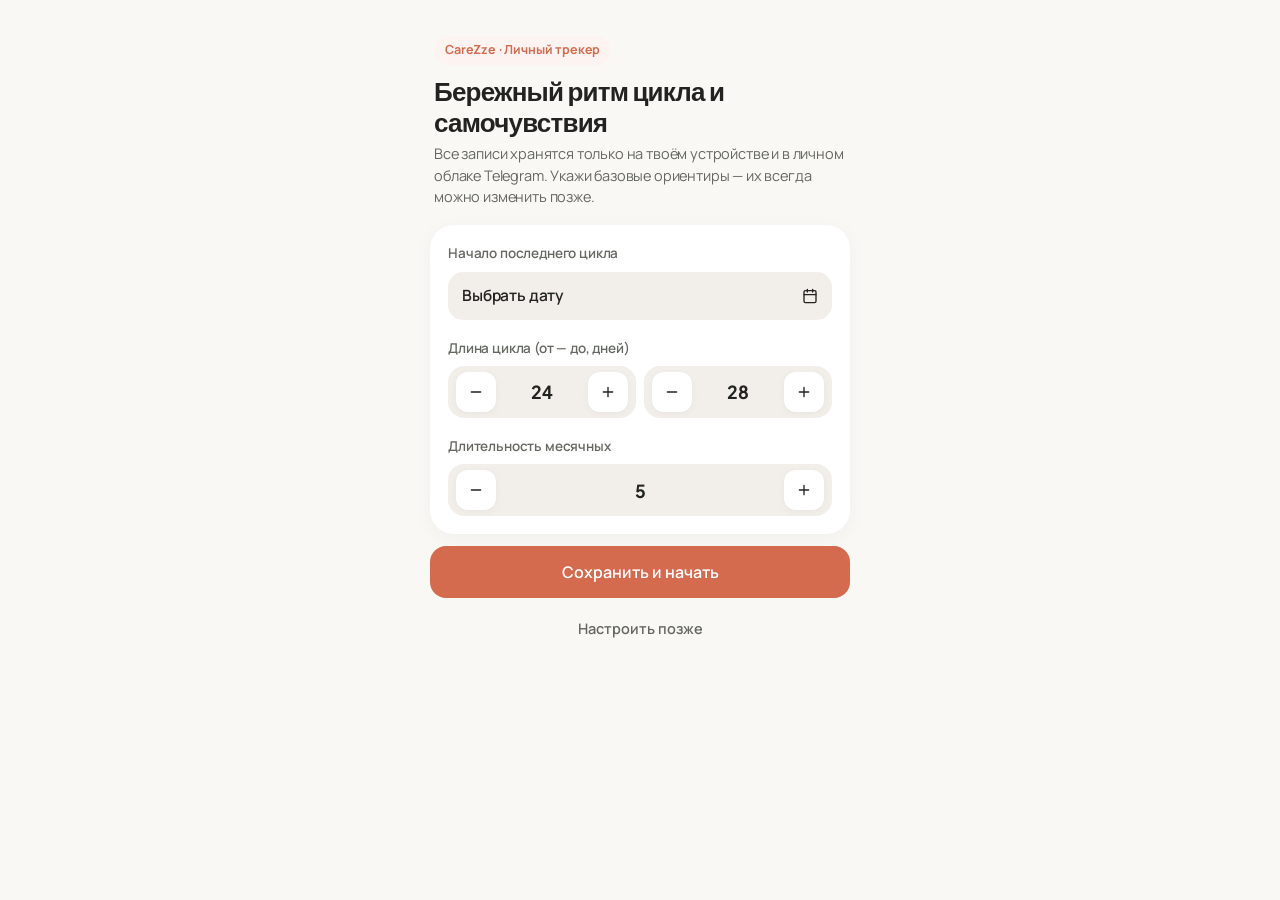
==== index.html @ 7e132bc5 "Add files via upload" ====
<!DOCTYPE html>
<html lang="ru">
<head>
  <meta charset="UTF-8" />
  <meta name="viewport" content="width=device-width, initial-scale=1.0, maximum-scale=1.0, user-scalable=no, viewport-fit=cover" />
  <title>CareZze</title>
  <link rel="preconnect" href="https://fonts.googleapis.com" />
  <link rel="preconnect" href="https://fonts.gstatic.com" crossorigin />
  <link href="https://fonts.googleapis.com/css2?family=Manrope:wght@400;500;600;700&family=Plus+Jakarta+Sans:wght@600;700&display=swap" rel="stylesheet" />
  <script src="https://telegram.org/js/telegram-web-app.js"></script>
  <script>
    (function bootstrapThemeEarly() {
      var BOOT_THEMES = {
        peach_sage: {
          light: {
            '--bg': '#FAF8F5', '--surface': '#FFFFFF', '--surface-2': '#F2EFEA',
            '--ink': '#222320', '--ink-2': '#646860', '--ink-3': '#9A9E96', '--border': '#E6E2DA',
            '--accent': '#D46A4E', '--accent-bg': '#F9E3DC', '--accent-tint': '#FDF4F1',
            '--ovul': '#5A7A68', '--ovul-bg': '#E2ECE6', '--ovul-tint': '#F3F8F5',
            '--rose': '#C8445E', '--rose-solid': '#D94865', '--rose-bg': '#FCE2E7', '--rose-tint': '#FFF3F5',
            '--indigo': '#5A7A68', '--indigo-bg': '#E2ECE6', '--indigo-tint': '#F3F8F5',
            '--amber': '#C98236', '--amber-bg': '#FBEBD8', '--amber-tint': '#FEF8F0',
            '--shadow': '0 4px 20px rgba(34, 35, 32, 0.04)'
          },
          dark: {
            '--bg': '#121316', '--surface': '#1A1C20', '--surface-2': '#24272D',
            '--ink': '#F5F6F8', '--ink-2': '#B2B6C0', '--ink-3': '#7A7F8C', '--border': '#2F333B',
            '--accent': '#F08C70', '--accent-bg': 'rgba(240, 140, 112, 0.18)', '--accent-tint': 'rgba(240, 140, 112, 0.11)',
            '--ovul': '#86B89C', '--ovul-bg': 'rgba(134, 184, 156, 0.18)', '--ovul-tint': 'rgba(134, 184, 156, 0.11)',
            '--rose': '#F4728C', '--rose-solid': '#D94865', '--rose-bg': 'rgba(244, 114, 140, 0.18)', '--rose-tint': 'rgba(244, 114, 140, 0.11)',
            '--indigo': '#86B89C', '--indigo-bg': 'rgba(134, 184, 156, 0.18)', '--indigo-tint': 'rgba(134, 184, 156, 0.11)',
            '--amber': '#ECA85E', '--amber-bg': 'rgba(236, 168, 94, 0.18)', '--amber-tint': 'rgba(236, 168, 94, 0.11)',
            '--shadow': '0 8px 28px rgba(0, 0, 0, 0.45)'
          }
        },
        dusty_rose: {
          light: {
            '--bg': '#FBF8F9', '--surface': '#FFFFFF', '--surface-2': '#F4EEF1',
            '--ink': '#221A1E', '--ink-2': '#6B5A62', '--ink-3': '#A3929A', '--border': '#ECE2E6',
            '--accent': '#BE4B66', '--accent-bg': '#F8DFE5', '--accent-tint': '#FDF3F5',
            '--ovul': '#C47D3B', '--ovul-bg': '#F9EAD8', '--ovul-tint': '#FEF8F0',
            '--rose': '#D13B5B', '--rose-solid': '#D94865', '--rose-bg': '#FCE0E6', '--rose-tint': '#FFF2F5',
            '--indigo': '#68598A', '--indigo-bg': '#E7E3F0', '--indigo-tint': '#F5F3FA',
            '--amber': '#C97742', '--amber-bg': '#FAE7DA', '--amber-tint': '#FEF7F2',
            '--shadow': '0 4px 20px rgba(34, 26, 30, 0.04)'
          },
          dark: {
            '--bg': '#141115', '--surface': '#1D191F', '--surface-2': '#27222A',
            '--ink': '#F8F4F7', '--ink-2': '#B8AEB8', '--ink-3': '#807580', '--border': '#332C36',
            '--accent': '#EC7A96', '--accent-bg': 'rgba(236, 122, 150, 0.18)', '--accent-tint': 'rgba(236, 122, 150, 0.11)',
            '--ovul': '#E8A864', '--ovul-bg': 'rgba(232, 168, 100, 0.18)', '--ovul-tint': 'rgba(232, 168, 100, 0.11)',
            '--rose': '#F66F8D', '--rose-solid': '#D94865', '--rose-bg': 'rgba(246, 111, 141, 0.18)', '--rose-tint': 'rgba(246, 111, 141, 0.11)',
            '--indigo': '#A596CC', '--indigo-bg': 'rgba(165, 150, 204, 0.18)', '--indigo-tint': 'rgba(165, 150, 204, 0.11)',
            '--amber': '#EA9D6C', '--amber-bg': 'rgba(234, 157, 108, 0.18)', '--amber-tint': 'rgba(234, 157, 108, 0.11)',
            '--shadow': '0 8px 28px rgba(0, 0, 0, 0.45)'
          }
        },
        blackberry_iris: {
          light: {
            '--bg': '#F8F7FA', '--surface': '#FFFFFF', '--surface-2': '#EFECEF',
            '--ink': '#1E1A24', '--ink-2': '#625A6E', '--ink-3': '#9A92A6', '--border': '#E5E0EC',
            '--accent': '#6D4C82', '--accent-bg': '#EAE1F0', '--accent-tint': '#F6F2F9',
            '--ovul': '#536895', '--ovul-bg': '#E2E7F2', '--ovul-tint': '#F3F5FA',
            '--rose': '#C94E72', '--rose-solid': '#D94865', '--rose-bg': '#FCE2EA', '--rose-tint': '#FFF3F7',
            '--indigo': '#536895', '--indigo-bg': '#E2E7F2', '--indigo-tint': '#F3F5FA',
            '--amber': '#B57B45', '--amber-bg': '#F5E7DA', '--amber-tint': '#FCF7F2',
            '--shadow': '0 4px 20px rgba(30, 26, 36, 0.04)'
          },
          dark: {
            '--bg': '#111117', '--surface': '#191922', '--surface-2': '#23232F',
            '--ink': '#F5F4FA', '--ink-2': '#B2B0C2', '--ink-3': '#7A788C', '--border': '#2E2E3D',
            '--accent': '#AD88C6', '--accent-bg': 'rgba(173, 136, 198, 0.18)', '--accent-tint': 'rgba(173, 136, 198, 0.11)',
            '--ovul': '#8BA2D4', '--ovul-bg': 'rgba(139, 162, 212, 0.18)', '--ovul-tint': 'rgba(139, 162, 212, 0.11)',
            '--rose': '#F2789C', '--rose-solid': '#D94865', '--rose-bg': 'rgba(242, 120, 156, 0.18)', '--rose-tint': 'rgba(242, 120, 156, 0.11)',
            '--indigo': '#8BA2D4', '--indigo-bg': 'rgba(139, 162, 212, 0.18)', '--indigo-tint': 'rgba(139, 162, 212, 0.11)',
            '--amber': '#E3A66E', '--amber-bg': 'rgba(227, 166, 110, 0.18)', '--amber-tint': 'rgba(227, 166, 110, 0.11)',
            '--shadow': '0 8px 28px rgba(0, 0, 0, 0.45)'
          }
        }
      };
      var savedSettings = null;
      try {
        var keys = ['carezze_v2', 'carezze_v1', 'ritm_clean_v9', 'ritm_clean_v8', 'ritm_clean_v7', 'ritm_clean_v6', 'ritm_clean_v5', 'ritm_clean_v4'];
        for (var i = 0; i < keys.length; i++) {
          var raw = localStorage.getItem(keys[i]);
          if (raw) {
            var parsed = JSON.parse(raw);
            if (parsed && parsed.settings) {
              savedSettings = parsed.settings;
              break;
            }
          }
        }
      } catch (e) {}

      var webApp = window.Telegram && window.Telegram.WebApp;
      var palKey = (savedSettings && BOOT_THEMES[savedSettings.palette]) ? savedSettings.palette : 'peach_sage';
      var isDark = (savedSettings && typeof savedSettings.darkMode === 'boolean')
        ? savedSettings.darkMode
        : Boolean(webApp && webApp.colorScheme === 'dark');

      window.__CAREZZE_BOOT_THEME__ = {
        hasSavedDarkMode: Boolean(savedSettings && typeof savedSettings.darkMode === 'boolean'),
        isDark: isDark,
        palKey: palKey
      };

      var colors = BOOT_THEMES[palKey][isDark ? 'dark' : 'light'];
      var root = document.documentElement;
      root.classList.toggle('dark-mode', isDark);
      root.style.colorScheme = isDark ? 'dark' : 'light';
      root.style.backgroundColor = colors['--bg'];
      Object.keys(colors).forEach(function (k) {
        root.style.setProperty(k, colors[k]);
      });

      if (webApp) {
        try {
          if (typeof webApp.setBackgroundColor === 'function') webApp.setBackgroundColor(colors['--bg']);
          if (typeof webApp.setHeaderColor === 'function') webApp.setHeaderColor(colors['--bg']);
        } catch (e) {}
      }
    })();
  </script>
  <style>
    :root {
      --bg: #FAF8F5;
      --surface: #FFFFFF;
      --surface-2: #F2EFEA;
      --ink: #222320;
      --ink-2: #646860;
      --ink-3: #9A9E96;
      --border: #E6E2DA;

      --accent: #D46A4E;
      --accent-bg: #F9E3DC;
      --accent-tint: #FDF4F1;

      --ovul: #5A7A68;
      --ovul-bg: #E2ECE6;
      --ovul-tint: #F3F8F5;

      --rose: #C8445E;
      --rose-solid: #D94865;
      --rose-bg: #FCE2E7;
      --rose-tint: #FFF3F5;

      --indigo: #5A7A68;
      --indigo-bg: #E2ECE6;
      --indigo-tint: #F3F8F5;

      --amber: #C98236;
      --amber-bg: #FBEBD8;
      --amber-tint: #FEF8F0;

      --ok: #2E8B57;

      --radius: 24px;
      --shadow: 0 6px 24px rgba(34, 35, 32, 0.045);
      --kb-offset: 0px;
    }

    * { box-sizing: border-box; -webkit-tap-highlight-color: transparent; margin: 0; padding: 0; }
    html, body {
      width: 100%;
      max-width: 100%;
      overflow-x: hidden;
      overscroll-behavior-y: none;
      touch-action: pan-y;
      background-color: var(--bg);
      color: var(--ink);
    }

    body.modal-open {
      position: fixed;
      left: 0;
      right: 0;
      width: 100%;
      overflow: hidden;
    }

    body {
      font-family: -apple-system, BlinkMacSystemFont, "SF Pro Text", "Manrope", sans-serif;
      background-color: var(--bg);
      color: var(--ink);
      font-size: 16.5px;
      line-height: 1.5;
      letter-spacing: -0.01em;
      word-wrap: break-word;
      overflow-wrap: break-word;
      -webkit-font-smoothing: antialiased;
    }
    body.theme-transitions-ready {
      transition: background-color 0.35s ease, color 0.25s ease;
      padding-top: max(10px, env(safe-area-inset-top));
      padding-bottom: calc(96px + env(safe-area-inset-bottom) + var(--kb-offset));
    }

    body.keyboard-open .tab-bar {
      transform: translateY(120%);
      opacity: 0;
      pointer-events: none;
    }

    /* Somatic Ambient Glow */
    .ambient-glow {
      position: fixed;
      top: -110px;
      left: 50%;
      transform: translateX(-50%);
      width: 130vw;
      max-width: 560px;
      height: 290px;
      border-radius: 50%;
      background: radial-gradient(circle at 50% 30%, var(--accent-bg) 0%, transparent 72%);
      opacity: 0.36;
      filter: blur(34px);
      pointer-events: none;
      z-index: 0;
      transition: background 0.6s ease, opacity 0.4s ease;
    }
    .ambient-glow.phase-menstrual {
      background: radial-gradient(circle at 50% 35%, var(--rose-bg) 0%, transparent 72%);
    }
    .ambient-glow.phase-ovulation {
      background: radial-gradient(circle at 50% 35%, var(--ovul-bg) 0%, transparent 72%);
    }
    .ambient-glow.phase-luteal,
    .ambient-glow.phase-delay {
      background: radial-gradient(circle at 50% 35%, var(--amber-bg) 0%, transparent 72%);
    }
    html.dark-mode .ambient-glow,
    body.dark-mode .ambient-glow {
      opacity: 0.14;
    }

    .ui-svg {
      width: 16px;
      height: 16px;
      stroke: currentColor;
      fill: none;
      stroke-width: 2;
      stroke-linecap: round;
      stroke-linejoin: round;
      flex-shrink: 0;
      vertical-align: middle;
    }
    .ui-svg-sm { width: 14px; height: 14px; }
    .ui-svg-fill { fill: currentColor; stroke: none; }

    .app {
      position: relative;
      z-index: 1;
      width: 100%;
      max-width: 440px;
      margin: 0 auto;
      padding: 6px 16px 28px;
    }

    .onboarding-overlay {
      position: fixed;
      inset: 0;
      background: var(--bg);
      z-index: 500;
      overflow-y: auto;
      padding: max(28px, env(safe-area-inset-top)) 20px max(28px, env(safe-area-inset-bottom));
      display: none;
    }
    .onboarding-overlay.active { display: block; }
    .onboarding-box { max-width: 420px; margin: 0 auto; }

    .stepper-row {
      display: flex;
      align-items: center;
      justify-content: space-between;
      width: 100%;
      min-width: 0;
      overflow: hidden;
      background: var(--surface-2);
      border-radius: 16px;
      padding: 6px 8px;
    }
    .stepper-btn {
      width: 40px;
      height: 40px;
      flex-shrink: 0;
      border-radius: 12px;
      border: none;
      background: var(--surface);
      color: var(--ink);
      font-size: 20px;
      font-weight: 600;
      cursor: pointer;
      box-shadow: 0 2px 8px rgba(0,0,0,0.04);
      display: inline-flex;
      align-items: center;
      justify-content: center;
      transition: transform 0.12s ease;
    }
    .stepper-btn:active { transform: scale(0.93); }
    .stepper-val {
      min-width: 0;
      text-align: center;
      font-family: -apple-system, BlinkMacSystemFont, "SF Pro Display", "Plus Jakarta Sans", sans-serif;
      font-size: 18px;
      font-weight: 700;
      font-variant-numeric: tabular-nums;
      color: var(--ink);
    }

    /* Native-feel Date Pill Wrapper */
    .date-pill-field {
      position: relative;
      width: 100%;
      min-width: 0;
      max-width: 100%;
      overflow: hidden;
      height: 48px;
      background: var(--surface-2);
      border-radius: 15px;
      padding: 0 14px;
      display: flex;
      align-items: center;
      justify-content: space-between;
      color: var(--ink);
      font-size: 15.5px;
      font-weight: 600;
    }
    .date-pill-field input[type="date"] {
      position: absolute;
      inset: 0;
      width: 100%;
      min-width: 0;
      max-width: 100%;
      height: 100%;
      opacity: 0;
      cursor: pointer;
    }

    /* Somatic Hero (No rigid box) */
    .hero-card {
      background: transparent;
      border: none;
      border-radius: 26px;
      padding: 4px 2px 16px;
      margin-bottom: 10px;
      box-shadow: none;
    }

    .date-bar {
      display: flex;
      justify-content: space-between;
      align-items: center;
      gap: 8px;
      margin-bottom: 16px;
    }
    .date-arrow {
      width: 38px;
      height: 38px;
      flex-shrink: 0;
      border-radius: 50%;
      border: none;
      background: rgba(255, 255, 255, 0.65);
      backdrop-filter: blur(12px);
      -webkit-backdrop-filter: blur(12px);
      color: var(--ink);
      cursor: pointer;
      display: flex;
      align-items: center;
      justify-content: center;
      box-shadow: 0 2px 10px rgba(0, 0, 0, 0.03);
    }
    html.dark-mode .date-arrow,
    html.dark-mode .date-center-btn,
    body.dark-mode .date-arrow,
    body.dark-mode .date-center-btn {
      background: rgba(255, 255, 255, 0.08);
    }
    .date-arrow:active { transform: scale(0.94); }

    .date-center-btn {
      flex: 1;
      height: 38px;
      background: rgba(255, 255, 255, 0.65);
      backdrop-filter: blur(12px);
      -webkit-backdrop-filter: blur(12px);
      border: none;
      border-radius: 999px;
      color: var(--ink);
      font-family: inherit;
      font-size: 14.5px;
      font-weight: 600;
      cursor: pointer;
      display: inline-flex;
      align-items: center;
      justify-content: center;
      gap: 6px;
      padding: 0 14px;
      white-space: nowrap;
      box-shadow: 0 2px 10px rgba(0, 0, 0, 0.03);
    }

    .hero-main {
      display: flex;
      justify-content: space-between;
      align-items: flex-end;
      gap: 12px;
      margin-bottom: 14px;
      min-height: 58px;
    }
    .hero-day {
      font-family: -apple-system, BlinkMacSystemFont, "SF Pro Display", "Plus Jakarta Sans", sans-serif;
      font-size: 36px;
      font-weight: 700;
      letter-spacing: -0.035em;
      line-height: 1.05;
      font-variant-numeric: tabular-nums;
      white-space: nowrap;
    }
    .hero-day span { font-size: 18px; font-weight: 600; color: var(--ink-2); }
    .hero-phase {
      display: inline-block;
      font-size: 14.5px;
      font-weight: 700;
      color: var(--accent);
      margin-top: 6px;
      line-height: 1.25;
    }
    .hero-phase.is-delay { color: var(--amber); }
    .hero-phase.is-period { color: var(--rose); }
    .hero-phase.is-ovul { color: var(--ovul); }
    .hero-meta {
      text-align: right;
      font-size: 13px;
      font-weight: 500;
      color: var(--ink-2);
      line-height: 1.35;
      flex-shrink: 0;
    }

    .cycle-track {
      height: 6px;
      background: rgba(128, 128, 128, 0.14);
      border-radius: 999px;
      overflow: hidden;
    }
    .cycle-fill {
      height: 100%;
      background: var(--accent);
      border-radius: 999px;
      transition: width 0.35s ease, background-color 0.35s ease;
    }

    .period-strip { display: flex; gap: 8px; margin-top: 14px; }
    .btn-period-apple {
      width: 100%;
      height: 46px;
      border-radius: 16px;
      border: none;
      background: var(--rose-tint);
      color: var(--rose);
      font-family: inherit;
      font-size: 15px;
      font-weight: 700;
      cursor: pointer;
      display: flex;
      align-items: center;
      justify-content: center;
      gap: 7px;
      white-space: nowrap;
      box-shadow: 0 2px 10px rgba(217, 72, 101, 0.08);
      transition: all 0.2s ease;
    }
    .btn-period-apple.active {
      background: var(--rose-solid);
      color: #FFFFFF;
      box-shadow: 0 6px 18px rgba(217, 72, 101, 0.30);
    }

    /* Soft Organic Surfaces (No harsh borders) */
    .card {
      background: var(--surface);
      border: none;
      border-radius: var(--radius);
      padding: 18px;
      margin-bottom: 12px;
      box-shadow: var(--shadow);
    }
    .card.ai-highlight {
      background: linear-gradient(180deg, var(--indigo-tint) 0%, var(--surface) 55%);
    }
    .card-top {
      display: flex;
      justify-content: space-between;
      align-items: center;
      gap: 8px;
      margin-bottom: 14px;
    }
    .card-title {
      font-family: -apple-system, BlinkMacSystemFont, "SF Pro Display", "Plus Jakarta Sans", sans-serif;
      font-size: 17.5px;
      font-weight: 700;
      letter-spacing: -0.02em;
      line-height: 1.25;
    }
    .card-sub { font-size: 13px; color: var(--ink-2); flex-shrink: 0; white-space: nowrap; }

    .autosave-pill {
      display: inline-flex;
      align-items: center;
      gap: 5px;
      font-size: 12px;
      font-weight: 600;
      color: var(--ink-3);
      background: var(--surface-2);
      padding: 4px 10px;
      border-radius: 999px;
    }
    .autosave-dot {
      width: 6px;
      height: 6px;
      border-radius: 50%;
      background: var(--ok);
    }

    .profile-summary-pills { display: flex; flex-wrap: wrap; gap: 6px; }
    .profile-pill {
      background: var(--surface-2);
      color: var(--ink);
      padding: 6px 12px;
      border-radius: 999px;
      font-size: 13.5px;
      font-weight: 600;
    }

    .theme-list { display: flex; flex-direction: column; gap: 8px; }
    .theme-option {
      width: 100%;
      background: var(--surface-2);
      border: 1.5px solid transparent;
      border-radius: 16px;
      padding: 13px 14px;
      display: flex;
      align-items: center;
      justify-content: space-between;
      gap: 12px;
      cursor: pointer;
      font-family: inherit;
      color: var(--ink);
      text-align: left;
      transition: border-color 0.18s ease, background-color 0.18s ease;
    }
    .theme-option.active { background: var(--accent-tint); border-color: var(--accent); }
    .theme-option-left { display: flex; align-items: center; gap: 12px; }
    .theme-dots { display: flex; gap: 4px; flex-shrink: 0; }
    .theme-dot { width: 14px; height: 14px; border-radius: 50%; border: 1px solid rgba(0, 0, 0, 0.08); }
    .theme-option-name { font-size: 15px; font-weight: 700; }
    .theme-option-check { color: var(--accent); display: inline-flex; align-items: center; }

    .saved-card {
      background: var(--surface);
      border: none;
      border-radius: var(--radius);
      padding: 18px;
      margin-bottom: 12px;
      box-shadow: var(--shadow);
    }
    .saved-header { display: flex; justify-content: space-between; align-items: center; gap: 10px; }
    .saved-badge { display: inline-flex; align-items: center; gap: 6px; font-size: 16px; font-weight: 700; color: var(--accent); white-space: nowrap; }
    .btn-edit-small {
      background: var(--surface-2);
      border: none;
      color: var(--ink);
      padding: 8px 14px;
      border-radius: 999px;
      font-family: inherit;
      font-size: 13.5px;
      font-weight: 600;
      cursor: pointer;
      white-space: nowrap;
    }
    .saved-metrics-row { display: grid; grid-template-columns: repeat(4, 1fr); gap: 6px; margin-top: 14px; }
    .saved-metric-pill { background: var(--surface-2); border-radius: 14px; padding: 9px 6px; text-align: center; }
    .saved-metric-pill span { display: block; font-size: 12px; color: var(--ink-2); white-space: nowrap; }
    .saved-metric-pill strong {
      font-family: -apple-system, BlinkMacSystemFont, "SF Pro Display", "Plus Jakarta Sans", sans-serif;
      font-size: 17px;
      font-weight: 700;
      color: var(--ink);
    }
    .saved-watch-row {
      display: flex;
      gap: 6px;
      flex-wrap: wrap;
      margin-top: 10px;
      font-size: 13px;
      font-weight: 600;
      color: var(--ink-2);
    }
    .saved-watch-pill {
      background: var(--surface-2);
      padding: 5px 11px;
      border-radius: 999px;
      display: inline-flex;
      align-items: center;
      gap: 5px;
    }
    .saved-cta-row {
      margin-top: 14px;
      padding-top: 12px;
      border-top: 1px solid var(--border);
      display: flex;
      justify-content: space-between;
      align-items: center;
    }
    .link-btn {
      background: none;
      border: none;
      color: var(--accent);
      font-family: inherit;
      font-size: 15px;
      font-weight: 600;
      cursor: pointer;
      display: inline-flex;
      align-items: center;
      gap: 4px;
      white-space: nowrap;
    }

    .cc-group { display: flex; flex-direction: column; gap: 9px; }
    .cc-slider {
      position: relative;
      height: 52px;
      background: var(--surface-2);
      border-radius: 16px;
      overflow: hidden;
      cursor: pointer;
      user-select: none;
      touch-action: pan-y;
      display: flex;
      align-items: center;
      justify-content: space-between;
      padding: 0 18px;
    }
    .cc-slider.compact { height: 46px; border-radius: 14px; padding: 0 14px; }
    .cc-fill {
      position: absolute;
      top: 0; left: 0; bottom: 0;
      pointer-events: none;
      will-change: width;
      transition: width 0.14s cubic-bezier(0.22, 1, 0.36, 1);
    }
    .cc-slider.is-dragging .cc-fill { transition: none; }
    .cc-steps-grid {
      position: absolute;
      inset: 0;
      display: grid;
      grid-template-columns: repeat(5, 1fr);
      pointer-events: none;
      z-index: 1;
    }
    .cc-steps-grid span { border-right: 1px solid rgba(128, 128, 128, 0.10); height: 100%; }
    .cc-steps-grid span:last-child { border-right: none; }
    .cc-label { position: relative; z-index: 2; font-size: 15.5px; font-weight: 600; color: var(--ink); white-space: nowrap; }
    .cc-value {
      position: relative;
      z-index: 2;
      font-family: -apple-system, BlinkMacSystemFont, "SF Pro Display", "Plus Jakarta Sans", sans-serif;
      font-size: 17px;
      font-weight: 700;
      font-variant-numeric: tabular-nums;
      color: var(--ink);
    }
    .cc-value.is-zero { color: var(--ink-3); font-weight: 600; }

    .emotion-sliders-stack { display: flex; flex-direction: column; gap: 8px; }

    .grid-2 { display: grid; grid-template-columns: repeat(2, minmax(0, 1fr)); gap: 8px; }
    .grid-3 { display: grid; grid-template-columns: repeat(3, minmax(0, 1fr)); gap: 6px; }
    .choice-btn {
      background: var(--surface-2);
      border: 1.5px solid transparent;
      color: var(--ink);
      padding: 11px 10px;
      border-radius: 14px;
      font-family: inherit;
      font-size: 13.5px;
      font-weight: 600;
      text-align: center;
      cursor: pointer;
      line-height: 1.2;
      min-height: 46px;
      display: inline-flex;
      align-items: center;
      justify-content: center;
      gap: 6px;
      min-width: 0;
      max-width: 100%;
      overflow: hidden;
      text-overflow: ellipsis;
      white-space: nowrap;
      letter-spacing: -0.02em;
    }
    .choice-btn.active { background: var(--accent-tint); border-color: var(--accent); color: var(--accent); }
    .choice-btn.active-rose { background: var(--rose-tint); border-color: var(--rose); color: var(--rose); }
    .choice-btn.active-ovul { background: var(--ovul-tint); border-color: var(--ovul); color: var(--ovul); }

    .solo-counter-wrap { display: inline-flex; align-items: center; gap: 6px; }
    .icon-stealth-btn {
      min-width: 52px;
      height: 46px;
      padding: 0 12px;
      border-radius: 14px;
      background: var(--surface-2);
      border: 1.5px solid transparent;
      color: var(--ink-2);
      font-family: inherit;
      font-size: 14px;
      font-weight: 700;
      cursor: pointer;
      display: inline-flex;
      align-items: center;
      justify-content: center;
      gap: 5px;
      font-variant-numeric: tabular-nums;
      transition: all 0.15s ease;
    }
    .icon-stealth-btn.active { background: var(--indigo-tint); border-color: var(--indigo); color: var(--indigo); }
    .icon-stealth-btn.active-rose { background: var(--rose-tint); border-color: var(--rose); color: var(--rose); }
    .solo-reset-mini {
      width: 34px;
      height: 46px;
      border-radius: 12px;
      background: var(--surface-2);
      border: 1.5px solid transparent;
      color: var(--ink-2);
      cursor: pointer;
      display: inline-flex;
      align-items: center;
      justify-content: center;
    }
    .solo-reset-mini:active { background: var(--rose-tint); color: var(--rose); }

    .drops-row { display: inline-flex; align-items: center; gap: 2px; }

    .sub-section-header { display: flex; justify-content: space-between; align-items: center; margin: 16px 0 8px; }
    .field-label { font-size: 13.5px; font-weight: 600; color: var(--ink-2); }

    .accordion {
      background: var(--surface);
      border: none;
      border-radius: var(--radius);
      margin-bottom: 12px;
      overflow: hidden;
      box-shadow: var(--shadow);
    }
    .accordion-header {
      width: 100%;
      background: none;
      border: none;
      padding: 16px 18px;
      display: flex;
      justify-content: space-between;
      align-items: center;
      gap: 12px;
      color: var(--ink);
      font-family: -apple-system, BlinkMacSystemFont, "SF Pro Display", "Plus Jakarta Sans", sans-serif;
      font-size: 17px;
      font-weight: 700;
      cursor: pointer;
      text-align: left;
    }
    .accordion-summary {
      font-family: inherit;
      font-size: 13.5px;
      font-weight: 500;
      color: var(--accent);
      margin-top: 3px;
      line-height: 1.35;
    }
    .accordion-chevron { color: var(--ink-3); flex-shrink: 0; transition: transform 0.2s ease; display: inline-flex; align-items: center; }
    .accordion.open .accordion-chevron { transform: rotate(180deg); }
    .accordion-body { display: none; padding: 6px 18px 18px; border-top: 1px solid var(--border); }
    .accordion.open .accordion-body { display: block; }

    .chip-grid { display: grid; grid-template-columns: repeat(2, minmax(0, 1fr)); gap: 8px; }
    .chip-grid-3 { display: grid; grid-template-columns: repeat(3, minmax(0, 1fr)); gap: 6px; }
    .chip {
      background: var(--surface-2);
      border: 1.5px solid transparent;
      color: var(--ink);
      padding: 10px 8px;
      border-radius: 14px;
      font-family: inherit;
      font-size: 13.5px;
      font-weight: 600;
      line-height: 1.22;
      min-height: 44px;
      display: flex;
      align-items: center;
      justify-content: center;
      text-align: center;
      cursor: pointer;
      letter-spacing: -0.015em;
    }
    .chip.active { background: var(--accent-tint); border-color: var(--accent); color: var(--accent); }
    .chip.active-rose { background: var(--rose-tint); border-color: var(--rose); color: var(--rose); }

    .btn-primary {
      width: 100%;
      height: 52px;
      background: var(--ink);
      color: var(--bg);
      border: none;
      border-radius: 16px;
      font-family: inherit;
      font-size: 16px;
      font-weight: 600;
      cursor: pointer;
      white-space: nowrap;
    }
    .btn-primary:active { opacity: 0.85; }

    .btn-accent {
      width: 100%;
      height: 52px;
      background: var(--accent);
      color: #FFFFFF;
      border: none;
      border-radius: 16px;
      font-family: inherit;
      font-size: 16px;
      font-weight: 600;
      cursor: pointer;
      white-space: nowrap;
    }

    .btn-indigo {
      width: 100%;
      height: 50px;
      background: var(--accent);
      color: #FFFFFF;
      border: none;
      border-radius: 15px;
      font-family: inherit;
      font-size: 15.5px;
      font-weight: 600;
      cursor: pointer;
      display: inline-flex;
      align-items: center;
      justify-content: center;
      gap: 6px;
      white-space: nowrap;
    }
    .btn-indigo:disabled { opacity: 0.72; cursor: wait; }

    .btn-soft {
      background: var(--surface-2);
      color: var(--ink);
      border: none;
      padding: 13px 14px;
      border-radius: 14px;
      font-family: inherit;
      font-size: 14.5px;
      font-weight: 600;
      cursor: pointer;
      white-space: nowrap;
    }
    .btn-danger-soft {
      background: var(--rose-tint);
      color: var(--rose);
      border: none;
      padding: 13px 14px;
      border-radius: 14px;
      font-family: inherit;
      font-size: 14.5px;
      font-weight: 600;
      cursor: pointer;
      white-space: nowrap;
    }

    input[type="date"],
    input[type="number"],
    input[type="text"],
    input[type="password"],
    textarea {
      width: 100%;
      background: var(--surface-2);
      border: 1.5px solid var(--border);
      color: var(--ink);
      -webkit-text-fill-color: var(--ink);
      caret-color: var(--ink);
      border-radius: 14px;
      padding: 12px 14px;
      font-size: 16.5px;
      font-family: inherit;
      line-height: 1.45;
      outline: none;
      transition: border-color 0.18s ease, background-color 0.18s ease;
    }
    input::placeholder,
    textarea::placeholder,
    input::-webkit-input-placeholder,
    textarea::-webkit-input-placeholder {
      color: var(--ink-3);
      -webkit-text-fill-color: var(--ink-3);
      opacity: 1;
    }
    #aiQuickChatCard textarea {
      background: var(--surface);
    }
    textarea { resize: none; min-height: 86px; }
    input:focus, textarea:focus { border-color: var(--accent); background: var(--surface); caret-color: var(--ink); }

    /* Segmented Control for Combined Analytics Tab */
    .ios-segmented {
      display: grid;
      grid-template-columns: 1fr 1fr;
      background: var(--surface-2);
      padding: 4px;
      border-radius: 14px;
      margin-bottom: 14px;
    }
    .ios-seg-btn {
      height: 36px;
      border: none;
      border-radius: 11px;
      background: transparent;
      color: var(--ink-2);
      font-family: inherit;
      font-size: 14px;
      font-weight: 600;
      cursor: pointer;
      transition: all 0.2s ease;
    }
    .ios-seg-btn.active {
      background: var(--surface);
      color: var(--ink);
      box-shadow: 0 2px 8px rgba(0, 0, 0, 0.06);
    }

    .ai-chat-thread {
      display: flex;
      flex-direction: column;
      gap: 10px;
      margin-bottom: 12px;
    }
    .ai-msg-bubble {
      padding: 12px 15px;
      border-radius: 16px;
      font-size: 15px;
      line-height: 1.55;
      white-space: pre-line;
      word-break: break-word;
    }
    .ai-msg-bubble.is-user {
      align-self: flex-end;
      max-width: 88%;
      background: var(--surface-2);
      border: 1px solid var(--border);
      color: var(--ink);
      border-bottom-right-radius: 6px;
    }
    .ai-msg-bubble.is-ai {
      align-self: stretch;
      background: var(--indigo-tint);
      color: var(--ink);
      border-bottom-left-radius: 6px;
    }
    .ai-chat-reply {
      margin-top: 12px;
      padding: 14px 16px;
      border-radius: 16px;
      background: var(--indigo-tint);
      color: var(--ink);
      font-size: 15.5px;
      line-height: 1.55;
      white-space: pre-line;
    }

    /* Profile additional notes rows */
    .profile-notes-list {
      display: flex;
      flex-direction: column;
      gap: 8px;
      margin-bottom: 8px;
    }
    .profile-note-row {
      display: flex;
      align-items: center;
      justify-content: space-between;
      gap: 8px;
      padding: 10px 12px;
      border-radius: 14px;
      background: var(--surface-2);
      border: 1px solid var(--border);
    }
    .profile-note-text {
      flex: 1;
      font-size: 14.5px;
      line-height: 1.4;
      color: var(--ink);
      word-break: break-word;
    }
    .profile-note-edit-input {
      flex: 1;
      height: 36px !important;
      padding: 0 10px !important;
      font-size: 14.5px !important;
      border-radius: 10px !important;
    }
    .profile-note-actions {
      display: inline-flex;
      align-items: center;
      gap: 4px;
      flex-shrink: 0;
    }
    .profile-note-icon-btn {
      width: 30px;
      height: 30px;
      border: none;
      border-radius: 10px;
      background: transparent;
      color: var(--ink-2);
      display: inline-flex;
      align-items: center;
      justify-content: center;
      cursor: pointer;
      padding: 0;
    }
    .profile-note-icon-btn:active {
      background: rgba(128, 128, 128, 0.14);
    }
    .profile-note-icon-btn.is-save {
      color: var(--ok);
    }
    .profile-note-icon-btn.is-del {
      color: var(--rose);
    }
    .profile-note-add-row {
      display: flex;
      gap: 8px;
      align-items: center;
    }

    .protocol-stack { display: flex; flex-direction: column; gap: 10px; }
    .protocol-item { background: var(--surface-2); border-radius: 18px; padding: 14px 16px; }
    .protocol-badge {
      display: inline-block;
      font-size: 11.5px;
      font-weight: 700;
      letter-spacing: 0.04em;
      text-transform: uppercase;
      padding: 3px 9px;
      border-radius: 999px;
      margin-bottom: 6px;
    }
    .badge-gyn { background: var(--accent-bg); color: var(--accent); }
    .badge-psy { background: var(--indigo-bg); color: var(--indigo); }
    .badge-hist { background: var(--rose-bg); color: var(--rose); }
    .badge-steps { background: var(--amber-bg); color: var(--amber); }

    .protocol-title { font-size: 16px; font-weight: 700; color: var(--ink); margin-bottom: 4px; line-height: 1.3; }
    .protocol-text { font-size: 15.5px; line-height: 1.55; color: var(--ink-2); }

    .step-list { display: flex; flex-direction: column; gap: 9px; margin-top: 6px; }
    .step-row { display: flex; gap: 10px; align-items: flex-start; font-size: 15px; line-height: 1.5; color: var(--ink-2); }
    .step-num {
      width: 24px;
      height: 24px;
      flex-shrink: 0;
      border-radius: 999px;
      background: var(--surface);
      color: var(--ink);
      font-size: 12.5px;
      font-weight: 700;
      display: inline-flex;
      align-items: center;
      justify-content: center;
      margin-top: 1px;
    }

    .tip-action-card {
      background: var(--surface-2);
      border-radius: 16px;
      padding: 14px;
      display: flex;
      justify-content: space-between;
      align-items: center;
      gap: 10px;
      margin-bottom: 8px;
    }
    .tip-action-title { font-size: 15.5px; font-weight: 600; color: var(--ink); line-height: 1.35; }
    .tip-action-sub { font-size: 13.5px; color: var(--ink-2); margin-top: 3px; line-height: 1.42; }
    .tip-action-btns { display: flex; align-items: center; gap: 6px; flex-shrink: 0; }
    .btn-helped-toggle {
      flex-shrink: 0;
      padding: 9px 12px;
      border-radius: 12px;
      border: none;
      background: var(--surface);
      color: var(--ink);
      font-family: inherit;
      font-size: 13.5px;
      font-weight: 600;
      cursor: pointer;
      white-space: nowrap;
      display: inline-flex;
      align-items: center;
      gap: 5px;
    }
    .btn-helped-toggle.checked { background: var(--accent); color: #FFFFFF; }
    .btn-tip-del {
      width: 34px;
      height: 36px;
      border-radius: 12px;
      border: none;
      background: var(--surface);
      color: var(--ink-2);
      cursor: pointer;
      display: inline-flex;
      align-items: center;
      justify-content: center;
      flex-shrink: 0;
    }
    .btn-tip-del:active { background: var(--rose-tint); color: var(--rose); }

    .med-list { display: flex; flex-direction: column; gap: 8px; margin-top: 12px; }
    .med-item {
      display: flex;
      align-items: center;
      justify-content: space-between;
      gap: 10px;
      background: var(--surface-2);
      border-radius: 14px;
      padding: 12px 14px;
    }
    .med-item-info { display: flex; flex-direction: column; gap: 2px; }
    .med-item-name { font-size: 15px; font-weight: 700; color: var(--ink); }
    .med-item-time { font-size: 13px; color: var(--ink-2); font-variant-numeric: tabular-nums; }
    .med-del-btn {
      width: 32px;
      height: 32px;
      border-radius: 10px;
      border: none;
      background: var(--surface);
      color: var(--ink-2);
      cursor: pointer;
      display: inline-flex;
      align-items: center;
      justify-content: center;
      flex-shrink: 0;
    }
    .med-del-btn:active { background: var(--rose-tint); color: var(--rose); }
    .med-item-card {
      flex-direction: column;
      align-items: stretch;
      gap: 8px;
    }
    .med-item-head {
      display: flex;
      align-items: center;
      justify-content: space-between;
      gap: 10px;
    }
    .med-effect-summary {
      font-size: 13px;
      font-weight: 600;
      color: var(--accent);
      margin-top: 2px;
    }
    .med-effect-summary.is-none {
      color: var(--rose);
    }
    .med-inline-row {
      display: flex;
      align-items: center;
      justify-content: space-between;
      flex-wrap: wrap;
      gap: 6px;
      padding-top: 6px;
      border-top: 1px solid var(--border);
    }
    .med-inline-label {
      font-size: 12.5px;
      font-weight: 600;
      color: var(--ink-2);
    }
    .med-score-pills {
      display: flex;
      align-items: center;
      gap: 4px;
      flex-wrap: wrap;
    }
    .med-mini-pill {
      min-width: 28px;
      height: 28px;
      padding: 0 8px;
      border-radius: 9px;
      border: 1px solid var(--border);
      background: var(--surface);
      color: var(--ink-2);
      font-family: inherit;
      font-size: 12.5px;
      font-weight: 700;
      cursor: pointer;
    }
    .med-mini-pill.is-active {
      background: var(--accent);
      border-color: var(--accent);
      color: #FFFFFF;
    }
    .med-mini-pill.is-rose.is-active {
      background: var(--rose);
      border-color: var(--rose);
      color: #FFFFFF;
    }
    .med-rate-btn {
      height: 30px;
      padding: 0 11px;
      border-radius: 10px;
      border: none;
      background: var(--accent-tint);
      color: var(--accent);
      font-family: inherit;
      font-size: 12.5px;
      font-weight: 700;
      cursor: pointer;
    }
    .med-rate-panel {
      display: flex;
      flex-direction: column;
      gap: 8px;
      background: var(--surface);
      border-radius: 12px;
      padding: 10px;
    }
    .med-preset-btn {
      position: relative;
      display: flex;
      flex-direction: column;
      align-items: flex-start;
      justify-content: center;
      min-height: 54px;
      padding: 10px 12px;
      border-radius: 14px;
      border: 1.5px solid transparent;
      background: var(--surface-2);
      color: var(--ink);
      font-family: inherit;
      text-align: left;
      cursor: pointer;
      transition: transform 0.12s ease, background-color 0.15s ease;
    }
    .med-preset-btn.has-del { padding-right: 32px; }
    .med-preset-btn:active { transform: scale(0.985); opacity: 0.88; }
    .med-preset-title {
      font-size: 13.5px;
      font-weight: 700;
      line-height: 1.24;
      color: var(--ink);
      letter-spacing: -0.015em;
      word-break: break-word;
    }
    .med-preset-sub {
      font-size: 11.5px;
      font-weight: 500;
      line-height: 1.22;
      color: var(--ink-3);
      margin-top: 3px;
      font-variant-numeric: tabular-nums;
    }
    .med-preset-del {
      position: absolute;
      top: 6px;
      right: 6px;
      width: 22px;
      height: 22px;
      border-radius: 7px;
      border: none;
      background: var(--surface);
      color: var(--ink-3);
      display: inline-flex;
      align-items: center;
      justify-content: center;
      cursor: pointer;
      padding: 0;
    }
    .med-preset-del svg { width: 12px; height: 12px; }
    .med-preset-del:active { background: var(--rose-tint); color: var(--rose); }
    .med-add-grid {
      display: grid;
      grid-template-columns: 1.35fr 1fr;
      gap: 8px;
      margin-top: 10px;
    }
    .med-add-actions {
      display: grid;
      grid-template-columns: 1.25fr 1fr;
      gap: 8px;
      margin-top: 8px;
    }
    .med-norm-card {
      background: var(--surface-2);
      border-radius: 14px;
      padding: 12px 14px;
      display: flex;
      flex-direction: column;
      gap: 10px;
    }
    .med-norm-card.is-warn {
      background: var(--amber-tint);
      border: 1px solid var(--amber);
    }
    .med-norm-card.is-over {
      background: var(--rose-tint);
      border: 1px solid var(--rose);
    }
    .med-norm-row {
      display: flex;
      flex-direction: column;
      gap: 4px;
    }
    .med-norm-row-top {
      display: flex;
      justify-content: space-between;
      align-items: baseline;
      gap: 8px;
      font-size: 13px;
      line-height: 1.3;
    }
    .med-norm-title {
      font-weight: 700;
      color: var(--ink);
    }
    .med-norm-val {
      font-weight: 600;
      color: var(--ink-2);
      font-variant-numeric: tabular-nums;
      text-align: right;
    }
    .med-norm-bar {
      width: 100%;
      height: 6px;
      border-radius: 999px;
      background: var(--surface);
      overflow: hidden;
    }
    .med-norm-fill {
      height: 100%;
      border-radius: 999px;
      background: var(--accent);
      transition: width 0.2s ease;
    }
    .med-norm-fill.is-warn { background: var(--amber); }
    .med-norm-fill.is-over { background: var(--rose); }
    @media (max-width: 340px) {
      .med-add-grid, .med-add-actions { grid-template-columns: 1fr; }
    }

    .modal-backdrop {
      position: fixed;
      top: 0;
      left: 0;
      right: 0;
      bottom: 0;
      width: 100%;
      height: 100vh;
      height: 100dvh;
      background: rgba(24, 18, 16, 0.45);
      backdrop-filter: blur(6px);
      -webkit-backdrop-filter: blur(6px);
      z-index: 200;
      display: none;
      align-items: flex-end;
      justify-content: center;
      padding: 12px;
      padding-bottom: max(16px, env(safe-area-inset-bottom));
      overflow: hidden;
      overscroll-behavior: none;
      touch-action: none;
    }
    .modal-backdrop.open { display: flex; }
    .modal-sheet {
      position: relative;
      width: 100%;
      max-width: 430px;
      background: var(--surface);
      border-radius: 28px;
      padding: 14px 20px 20px;
      box-shadow: 0 20px 50px rgba(0, 0, 0, 0.25);
      max-height: calc(100vh - 40px - var(--kb-offset));
      max-height: calc(100dvh - max(24px, env(safe-area-inset-top)) - 16px - var(--kb-offset));
      overflow-y: auto;
      overflow-x: hidden;
      overscroll-behavior: contain;
      -webkit-overflow-scrolling: touch;
      touch-action: pan-y;
    }
    .sheet-grabber {
      width: 38px;
      height: 4px;
      border-radius: 999px;
      background: var(--border);
      margin: 0 auto 14px;
    }

    .cal-header { display: flex; justify-content: space-between; align-items: center; margin-bottom: 16px; }
    .cal-month-title { font-size: 18px; font-weight: 700; text-transform: capitalize; }
    .cal-weekdays { display: grid; grid-template-columns: repeat(7, 1fr); text-align: center; font-size: 12.5px; font-weight: 600; color: var(--ink-3); margin-bottom: 8px; }
    .cal-grid { display: grid; grid-template-columns: repeat(7, 1fr); gap: 6px; }
    .cal-cell {
      aspect-ratio: 1;
      border-radius: 14px;
      border: 1.5px solid transparent;
      background: var(--surface-2);
      color: var(--ink);
      font-family: inherit;
      font-size: 14.5px;
      font-weight: 600;
      display: flex;
      flex-direction: column;
      align-items: center;
      justify-content: center;
      position: relative;
      cursor: pointer;
    }
    .cal-cell.empty { background: transparent; cursor: default; }
    .cal-cell.is-period { background: var(--rose-solid); color: #FFFFFF; }
    .cal-cell.is-cycle-start { box-shadow: inset 0 0 0 2px #FFFFFF; }
    .cal-cell.is-predicted-period { background: var(--rose-tint); color: var(--rose); border: 1.5px dashed var(--rose); }
    .cal-cell.is-ovulation { background: var(--ovul-tint); color: var(--ovul); }
    .cal-cell.is-predicted-ovulation { background: var(--ovul-tint); color: var(--ovul); border: 1.5px dashed var(--ovul); }
    .cal-cell.is-today { box-shadow: inset 0 0 0 2px var(--ink); }
    .cal-cell.is-selected { outline: 2.5px solid var(--accent); outline-offset: 1px; }
    .cal-dot { width: 4px; height: 4px; border-radius: 50%; background: currentColor; position: absolute; bottom: 4px; opacity: 0.85; }
    .cal-legend { display: flex; justify-content: center; flex-wrap: wrap; gap: 12px; font-size: 12.5px; color: var(--ink-2); margin-top: 14px; }
    .cal-legend-item { display: inline-flex; align-items: center; gap: 5px; }
    .cal-actions { display: grid; grid-template-columns: 1fr 1fr; gap: 8px; margin-top: 16px; }

    .filter-row {
      display: flex;
      gap: 6px;
      overflow-x: auto;
      padding-bottom: 4px;
      margin-bottom: 10px;
      scrollbar-width: none;
    }
    .filter-row::-webkit-scrollbar { display: none; }
    .filter-pill {
      background: var(--surface-2);
      border: none;
      color: var(--ink-2);
      padding: 8px 14px;
      border-radius: 999px;
      font-family: inherit;
      font-size: 13.5px;
      font-weight: 600;
      cursor: pointer;
      white-space: nowrap;
    }
    .filter-pill.active { background: var(--ink); color: var(--bg); }

    .sos-options-grid {
      display: grid;
      grid-template-columns: repeat(2, minmax(0, 1fr));
      gap: 6px;
      margin-bottom: 10px;
    }
    .sos-options-grid .filter-pill {
      white-space: normal;
      text-align: center;
      line-height: 1.25;
      padding: 9px 10px;
    }

    .chart-wrap {
      background: var(--bg);
      border-radius: 18px;
      padding: 10px 4px 6px;
      overflow: hidden;
    }
    .chart-scroll-viewport {
      width: 100%;
      overflow-x: auto;
      overflow-y: hidden;
      -webkit-overflow-scrolling: touch;
      scrollbar-width: none;
    }
    .chart-scroll-viewport::-webkit-scrollbar { display: none; }

    .legend-item { display: inline-flex; align-items: center; gap: 5px; font-weight: 600; }

    .inspector-box {
      margin-top: 12px;
      padding: 14px 16px;
      background: var(--surface-2);
      border-radius: 14px;
      font-size: 14.5px;
      line-height: 1.5;
      color: var(--ink-2);
    }

    .breath-desc {
      font-size: 14.5px;
      color: var(--ink-2);
      line-height: 1.48;
      margin-bottom: 6px;
    }

    /* Organic Breathing Sphere in SOS */
    .flower-stage { display: flex; flex-direction: column; align-items: center; padding: 18px 10px 12px; }
    .flower-viewport { position: relative; width: 224px; height: 224px; display: flex; align-items: center; justify-content: center; }
    .flower-motion {
      width: 164px;
      height: 164px;
      border-radius: 50%;
      position: relative;
      display: flex;
      align-items: center;
      justify-content: center;
      background: radial-gradient(circle at 35% 30%, var(--accent-bg) 0%, var(--indigo-bg) 72%, transparent 100%);
      box-shadow:
        0 0 0 18px var(--accent-tint),
        0 0 38px var(--accent-bg);
      will-change: transform, box-shadow;
      transform: translate3d(0, 0, 0) scale(0.84);
      transition-property: transform, box-shadow;
      transition-timing-function: cubic-bezier(0.37, 0, 0.63, 1);
      transition-duration: 3.6s;
    }
    .flower-motion::before {
      content: "";
      position: absolute;
      inset: 14px;
      border-radius: 50%;
      background: var(--surface);
      opacity: 0.78;
    }
    .flower-motion.phase-inhale {
      transform: translate3d(0, 0, 0) scale(1.16);
      box-shadow: 0 0 0 26px var(--accent-tint), 0 0 54px var(--accent-bg);
    }
    .flower-motion.phase-topup {
      transform: translate3d(0, 0, 0) scale(1.24);
      box-shadow: 0 0 0 32px var(--accent-tint), 0 0 64px var(--accent-bg);
    }
    .flower-motion.phase-hold-in {
      transform: translate3d(0, 0, 0) scale(1.18);
      box-shadow: 0 0 0 28px var(--indigo-tint), 0 0 52px var(--indigo-bg);
    }
    .flower-motion.phase-exhale {
      transform: translate3d(0, 0, 0) scale(0.84);
      box-shadow: 0 0 0 14px var(--accent-tint), 0 0 28px var(--accent-bg);
    }
    .flower-motion.phase-hold-out {
      transform: translate3d(0, 0, 0) scale(0.80);
      box-shadow: 0 0 0 10px var(--accent-tint), 0 0 22px var(--accent-bg);
    }

    .flower-prompt {
      position: absolute;
      inset: 0;
      display: flex;
      flex-direction: column;
      align-items: center;
      justify-content: center;
      text-align: center;
      font-size: 16px;
      font-weight: 700;
      color: var(--ink);
      padding: 28px;
      pointer-events: none;
    }
    .flower-subprompt {
      font-size: 14px;
      font-weight: 700;
      color: var(--accent);
      margin-top: 2px;
      font-variant-numeric: tabular-nums;
    }

    /* Docked iOS Frosted Tab Bar (4 Tabs) */
    .tab-bar {
      position: fixed;
      bottom: 0;
      left: 0;
      right: 0;
      background: rgba(250, 248, 245, 0.84);
      backdrop-filter: blur(24px);
      -webkit-backdrop-filter: blur(24px);
      border-top: 0.5px solid var(--border);
      display: grid;
      grid-template-columns: repeat(4, 1fr);
      padding: 8px 8px calc(8px + env(safe-area-inset-bottom));
      z-index: 100;
      transition: transform 0.2s ease, opacity 0.2s ease;
    }
    html.dark-mode .tab-bar,
    body.dark-mode .tab-bar {
      background: color-mix(in srgb, var(--bg) 84%, transparent);
    }
    .tab-item {
      background: none;
      border: none;
      color: var(--ink-3);
      font-family: inherit;
      font-size: 11px;
      font-weight: 600;
      display: flex;
      flex-direction: column;
      align-items: center;
      justify-content: center;
      gap: 3px;
      padding: 4px 2px;
      cursor: pointer;
      white-space: nowrap;
    }
    .tab-item.active { color: var(--accent); }
    .tab-item.sos-tab { color: var(--rose); opacity: 0.78; }
    .tab-item.sos-tab.active { color: var(--rose); opacity: 1; }
    .tab-item svg { width: 22px; height: 22px; stroke: currentColor; fill: none; stroke-width: 2; stroke-linecap: round; stroke-linejoin: round; }

    .view { display: none; }
    .view.active { display: block; }

    .toast {
      position: fixed;
      top: max(16px, env(safe-area-inset-top));
      left: 50%;
      transform: translateX(-50%);
      background: var(--ink);
      color: var(--bg);
      padding: 10px 20px;
      border-radius: 999px;
      font-size: 14px;
      font-weight: 600;
      z-index: 999;
      opacity: 0;
      pointer-events: none;
      transition: opacity 0.2s ease;
      white-space: nowrap;
    }
    .toast.show { opacity: 1; }

    /* Somatic Today Screen (Variant B) */
    .today-topbar {
      display: flex;
      align-items: center;
      justify-content: space-between;
      gap: 8px;
      margin-bottom: 14px;
    }
    .today-date-nav {
      display: inline-flex;
      align-items: center;
      gap: 5px;
      min-width: 0;
    }
    .today-date-nav .date-arrow {
      width: 32px;
      height: 32px;
    }
    .today-date-nav .date-center-btn {
      height: 32px;
      font-size: 13.5px;
      padding: 0 11px;
    }
    .today-save-status {
      font-size: 12px;
      font-weight: 600;
      color: var(--ink-3);
      white-space: nowrap;
      flex-shrink: 0;
      transition: color 0.2s ease, opacity 0.2s ease;
    }
    .today-save-status.is-saving {
      color: var(--accent);
    }

    /* Onboarding welcome header */
    .ob-header {
      padding: 8px 4px 18px;
    }
    .ob-badge {
      display: inline-flex;
      align-items: center;
      gap: 6px;
      padding: 5px 11px;
      border-radius: 999px;
      background: var(--accent-tint);
      color: var(--accent);
      font-size: 12.5px;
      font-weight: 700;
      margin-bottom: 10px;
    }
    .ob-title {
      font-family: -apple-system, BlinkMacSystemFont, "SF Pro Display", "Plus Jakarta Sans", sans-serif;
      font-size: 26px;
      font-weight: 700;
      letter-spacing: -0.03em;
      color: var(--ink);
      line-height: 1.2;
      margin-bottom: 6px;
    }
    .ob-sub {
      font-size: 14.5px;
      line-height: 1.48;
      color: var(--ink-2);
    }
    .btn-ghost-sub {
      width: 100%;
      height: 44px;
      margin-top: 8px;
      border: none;
      border-radius: 16px;
      background: transparent;
      color: var(--ink-2);
      font-family: inherit;
      font-size: 14.5px;
      font-weight: 600;
      cursor: pointer;
    }
    .btn-ghost-sub:active {
      background: var(--surface-2);
    }

    .somatic-hero {
      text-align: center;
      padding: 6px 4px 16px;
    }
    .hero-day-giant {
      display: flex;
      align-items: baseline;
      justify-content: center;
      gap: 7px;
      line-height: 1;
      margin-bottom: 6px;
    }
    .hero-day-num {
      font-family: -apple-system, BlinkMacSystemFont, "SF Pro Display", "Plus Jakarta Sans", sans-serif;
      font-size: 54px;
      font-weight: 700;
      letter-spacing: -0.04em;
      color: var(--ink);
      font-variant-numeric: tabular-nums;
    }
    .hero-day-unit {
      font-size: 19px;
      font-weight: 600;
      color: var(--ink-2);
    }
    .hero-phase-status {
      font-size: 13.5px;
      font-weight: 600;
      color: var(--ink-2);
      margin-bottom: 12px;
      line-height: 1.35;
    }
    .cycle-segments {
      display: flex;
      align-items: center;
      justify-content: center;
      gap: 3px;
      max-width: 310px;
      height: 10px;
      margin: 0 auto;
      padding: 0 2px;
    }
    .cycle-segments.is-dense {
      gap: 2px;
      max-width: 330px;
    }
    .cycle-seg {
      flex: 1 1 0;
      min-width: 3px;
      height: 5px;
      border-radius: 999px;
      background: var(--border);
      transition: background-color 0.25s ease, height 0.2s ease, opacity 0.2s ease;
    }
    .cycle-seg.is-current {
      height: 9px;
    }
    .cycle-seg.seg-period {
      background: var(--rose-solid);
    }
    .cycle-seg.seg-normal {
      background: var(--accent);
      opacity: 0.42;
    }
    .cycle-seg.seg-normal.is-current {
      opacity: 0.95;
    }
    .cycle-seg.seg-ovul {
      background: var(--ovul);
    }
    .cycle-seg.seg-delay {
      background: var(--amber);
    }

    /* 2x2 Metric Cards (Direct 1-tap scale 1..5, tap active to reset) */
    .metrics-grid-2x2 {
      display: grid;
      grid-template-columns: repeat(2, minmax(0, 1fr));
      gap: 10px;
      margin-bottom: 12px;
    }
    .metric-tile {
      position: relative;
      background: var(--surface);
      border: 1px solid var(--border);
      border-radius: 20px;
      padding: 13px 13px 12px;
      display: flex;
      flex-direction: column;
      justify-content: space-between;
      gap: 10px;
      box-shadow: 0 2px 10px rgba(34, 35, 32, 0.03);
      user-select: none;
      transition: border-color 0.2s ease, background-color 0.2s ease;
    }
    .metric-tile.has-val[data-key="energy"] { border-color: var(--indigo-bg); background: var(--indigo-tint); }
    .metric-tile.has-val[data-key="pain"] { border-color: var(--rose-bg); background: var(--rose-tint); }
    .metric-tile.has-val[data-key="libido"] { border-color: var(--amber-bg); background: var(--amber-tint); }
    .metric-tile.has-val[data-key="stress"] { border-color: var(--rose-bg); background: var(--rose-tint); }

    .metric-tile-header {
      display: flex;
      align-items: flex-start;
      justify-content: space-between;
      gap: 6px;
      cursor: pointer;
    }
    .metric-tile-id {
      display: flex;
      align-items: center;
      gap: 6px;
      min-width: 0;
    }
    .metric-tile-icon {
      width: 20px;
      height: 20px;
      display: inline-flex;
      align-items: center;
      justify-content: center;
      color: var(--ink-3);
      flex-shrink: 0;
      transition: color 0.2s ease;
    }
    .metric-tile.has-val[data-key="energy"] .metric-tile-icon { color: var(--indigo); }
    .metric-tile.has-val[data-key="pain"] .metric-tile-icon { color: var(--rose); }
    .metric-tile.has-val[data-key="libido"] .metric-tile-icon { color: var(--amber); }
    .metric-tile.has-val[data-key="stress"] .metric-tile-icon { color: var(--rose); }

    .metric-tile-title {
      font-size: 14.5px;
      font-weight: 700;
      color: var(--ink);
      line-height: 1.2;
      letter-spacing: -0.015em;
    }
    .metric-tile-score {
      font-family: -apple-system, BlinkMacSystemFont, "SF Pro Display", "Plus Jakarta Sans", sans-serif;
      font-size: 16px;
      font-weight: 700;
      font-variant-numeric: tabular-nums;
      color: var(--ink-3);
      line-height: 1.1;
      flex-shrink: 0;
    }
    .metric-tile.has-val .metric-tile-score {
      color: var(--ink);
    }
    .metric-tile-score small {
      font-size: 12px;
      font-weight: 600;
      color: var(--ink-3);
    }
    .metric-tile-hint {
      font-size: 12px;
      font-weight: 500;
      color: var(--ink-3);
      line-height: 1.25;
      margin-top: -4px;
    }
    .metric-tile.has-val .metric-tile-hint {
      color: var(--ink-2);
    }
    .metric-scale-bar {
      display: grid;
      grid-template-columns: repeat(5, 1fr);
      gap: 4px;
    }
    .metric-scale-seg {
      height: 26px;
      border: none;
      border-radius: 8px;
      background: var(--surface-2);
      color: var(--ink-3);
      font-family: inherit;
      font-size: 11.5px;
      font-weight: 700;
      font-variant-numeric: tabular-nums;
      cursor: pointer;
      display: inline-flex;
      align-items: center;
      justify-content: center;
      transition: background-color 0.16s ease, color 0.16s ease, transform 0.1s ease;
    }
    .metric-scale-seg:active {
      transform: scale(0.92);
    }
    .metric-tile[data-key="energy"] .metric-scale-seg.is-filled { background: var(--indigo); color: #FFFFFF; }
    .metric-tile[data-key="pain"] .metric-scale-seg.is-filled { background: var(--rose-solid); color: #FFFFFF; }
    .metric-tile[data-key="libido"] .metric-scale-seg.is-filled { background: var(--amber); color: #FFFFFF; }
    .metric-tile[data-key="stress"] .metric-scale-seg.is-filled { background: var(--rose-solid); color: #FFFFFF; }

    .today-period-btn {
      width: 100%;
      height: 48px;
      border-radius: 16px;
      border: 1px solid var(--border);
      background: var(--surface);
      color: var(--ink);
      font-family: inherit;
      font-size: 15px;
      font-weight: 700;
      cursor: pointer;
      display: flex;
      align-items: center;
      justify-content: center;
      gap: 7px;
      box-shadow: 0 2px 10px rgba(34, 35, 32, 0.03);
      margin-bottom: 12px;
      transition: all 0.2s ease;
    }
    .today-period-btn:active { transform: scale(0.985); }
    .today-period-btn.active {
      border-color: var(--rose-solid);
      background: var(--rose-solid);
      color: #FFFFFF;
      box-shadow: 0 6px 18px rgba(217, 72, 101, 0.24);
    }

    /* Единая плашка «Тело и эмоции» */
    .today-unified-card {
      width: 100%;
      max-width: 100%;
      overflow: hidden;
      background: var(--surface);
      border: 1px solid var(--border);
      border-radius: 20px;
      padding: 14px 16px;
      margin-bottom: 12px;
      box-shadow: 0 2px 10px rgba(34, 35, 32, 0.03);
      transition: padding 0.2s ease;
    }
    .today-unified-card.open {
      padding: 15px 16px 17px;
    }
    .today-unified-head {
      display: flex;
      align-items: center;
      justify-content: space-between;
      gap: 10px;
      margin-bottom: 0;
      cursor: pointer;
      user-select: none;
      -webkit-tap-highlight-color: transparent;
    }
    .today-unified-head-left {
      min-width: 0;
      flex: 1;
    }
    .today-unified-summary {
      font-size: 12.5px;
      font-weight: 500;
      color: var(--ink-3);
      margin-top: 2px;
      white-space: nowrap;
      overflow: hidden;
      text-overflow: ellipsis;
    }
    .today-unified-summary.has-data {
      color: var(--ink-2);
    }
    .today-unified-card.open .today-unified-summary {
      display: none;
    }
    .today-unified-card.open .today-unified-head {
      margin-bottom: 12px;
    }
    .today-unified-head-right {
      display: inline-flex;
      align-items: center;
      gap: 8px;
      flex-shrink: 0;
    }
    .today-unified-card .accordion-chevron {
      color: var(--ink-3);
      transition: transform 0.2s ease;
      display: inline-flex;
      align-items: center;
    }
    .today-unified-card.open .accordion-chevron {
      transform: rotate(180deg);
    }
    .today-unified-body {
      display: none;
      width: 100%;
      min-width: 0;
    }
    .today-unified-card.open .today-unified-body {
      display: block;
    }
    .today-temp-badge {
      display: inline-flex;
      align-items: center;
      gap: 4px;
      padding: 4px 10px;
      border-radius: 999px;
      background: var(--surface-2);
      color: var(--ink-2);
      font-size: 12.5px;
      font-weight: 700;
      font-variant-numeric: tabular-nums;
    }
    .today-temp-badge.has-temp {
      background: var(--accent-tint);
      color: var(--accent);
    }
    .today-unified-card .choice-btn,
    .today-unified-card .icon-stealth-btn,
    .today-unified-card .solo-reset-mini,
    .today-unified-card .chip {
      background: var(--surface-2);
    }
    .today-unified-card .choice-btn.active,
    .today-unified-card .chip.active {
      background: var(--accent-tint);
    }
    .today-unified-card .choice-btn.active-rose,
    .today-unified-card .icon-stealth-btn.active-rose,
    .today-unified-card .chip.active-rose {
      background: var(--rose-tint);
    }
    .today-unified-card .choice-btn.active-ovul {
      background: var(--ovul-tint);
    }
    .today-unified-card .icon-stealth-btn.active {
      background: var(--indigo-tint);
    }

    /* Direct 1..5 Emotion Scale Rows */
    .emotion-sliders-stack {
      display: flex;
      flex-direction: column;
      gap: 7px;
      width: 100%;
      min-width: 0;
    }
    .emo-tuner-row {
      display: flex;
      align-items: center;
      justify-content: space-between;
      gap: 8px;
      width: 100%;
      max-width: 100%;
      min-width: 0;
      background: var(--surface-2);
      padding: 7px 9px 7px 12px;
      border-radius: 13px;
    }
    .emo-tuner-name {
      font-size: 13.5px;
      font-weight: 700;
      color: var(--ink);
      flex: 1 1 auto;
      min-width: 0;
      overflow: hidden;
      text-overflow: ellipsis;
      white-space: nowrap;
    }
    .emo-tuner-steps {
      display: inline-flex;
      align-items: center;
      gap: 4px;
      flex-shrink: 0;
    }
    .emo-step-pill {
      width: 27px;
      height: 27px;
      border: none;
      border-radius: 8px;
      background: var(--surface);
      color: var(--ink-2);
      font-family: inherit;
      font-size: 12px;
      font-weight: 700;
      font-variant-numeric: tabular-nums;
      cursor: pointer;
      display: inline-flex;
      align-items: center;
      justify-content: center;
      transition: background-color 0.16s ease, color 0.16s ease, transform 0.1s ease;
    }
    .emo-step-pill:active {
      transform: scale(0.92);
    }
    .emo-step-pill.active {
      color: #FFFFFF;
    }

    /* Today Insight Card linking to Breakdown Sheet */
    .today-insight-card {
      background: var(--surface);
      border: 1px solid var(--border);
      border-radius: 20px;
      padding: 15px 16px;
      margin-bottom: 12px;
      box-shadow: 0 2px 10px rgba(34, 35, 32, 0.03);
    }
    .today-insight-top {
      display: flex;
      align-items: center;
      justify-content: space-between;
      gap: 8px;
      margin-bottom: 6px;
    }
    .today-insight-tag {
      font-size: 11.5px;
      font-weight: 700;
      letter-spacing: 0.04em;
      text-transform: uppercase;
      color: var(--accent);
    }
    .today-insight-title {
      font-size: 15.5px;
      font-weight: 700;
      color: var(--ink);
      line-height: 1.3;
      margin-bottom: 4px;
    }
    .today-insight-body {
      font-size: 14px;
      line-height: 1.48;
      color: var(--ink-2);
      display: -webkit-box;
      -webkit-line-clamp: 3;
      -webkit-box-orient: vertical;
      overflow: hidden;
    }
    .today-insight-btn {
      width: 100%;
      height: 42px;
      margin-top: 12px;
      border: none;
      border-radius: 13px;
      background: var(--accent-tint);
      color: var(--accent);
      font-family: inherit;
      font-size: 14px;
      font-weight: 700;
      cursor: pointer;
      display: flex;
      align-items: center;
      justify-content: center;
      gap: 6px;
    }
    .today-insight-btn:active {
      opacity: 0.85;
    }

    /* Guided SOS Grounding Flow */
    .sos-progress-bar {
      display: grid;
      grid-template-columns: repeat(3, 1fr);
      gap: 6px;
      margin-bottom: 12px;
    }
    .sos-progress-seg {
      height: 5px;
      border-radius: 999px;
      background: var(--surface-2);
      transition: background-color 0.25s ease;
    }
    .sos-progress-seg.is-done {
      background: var(--ok);
    }
    .sos-progress-seg.is-active {
      background: var(--accent);
    }
    .sos-focus-card {
      background: var(--surface-2);
      border-radius: 16px;
      padding: 14px;
      display: flex;
      flex-direction: column;
      gap: 12px;
    }
    .sos-focus-kicker {
      font-size: 12px;
      font-weight: 700;
      letter-spacing: 0.02em;
      color: var(--accent);
      text-transform: uppercase;
    }
    .sos-focus-text {
      font-size: 15.5px;
      line-height: 1.5;
      color: var(--ink);
    }
    .sos-anchor-pills {
      display: flex;
      flex-wrap: wrap;
      gap: 7px;
    }
    .sos-anchor-pill {
      border: 1px solid var(--border);
      background: var(--surface);
      color: var(--ink-2);
      border-radius: 999px;
      padding: 7px 12px;
      font-family: inherit;
      font-size: 13.5px;
      font-weight: 600;
      cursor: pointer;
      display: inline-flex;
      align-items: center;
      gap: 6px;
      transition: background-color 0.2s ease, border-color 0.2s ease, color 0.2s ease;
    }
    .sos-anchor-pill.is-checked {
      background: var(--accent-bg);
      border-color: var(--accent);
      color: var(--ink);
    }
    .sos-nav-row {
      display: flex;
      gap: 8px;
      margin-top: 2px;
    }
    .sos-done-box {
      background: var(--surface-2);
      border-radius: 16px;
      padding: 16px 14px;
      text-align: center;
      display: flex;
      flex-direction: column;
      align-items: center;
      gap: 8px;
    }
    .sos-done-title {
      font-size: 16px;
      font-weight: 700;
      color: var(--ink);
    }
    .sos-done-sub {
      font-size: 14px;
      line-height: 1.45;
      color: var(--ink-2);
    }

    /* Interactive Legend */
    .legend-toggle-btn {
      display: inline-flex;
      align-items: center;
      gap: 5px;
      padding: 5px 10px;
      border-radius: 999px;
      border: 1px solid var(--border);
      background: var(--surface-2);
      font-family: inherit;
      font-size: 12.5px;
      font-weight: 600;
      cursor: pointer;
      transition: opacity 0.16s ease, background-color 0.16s ease;
    }
    .legend-toggle-btn.is-muted {
      opacity: 0.42;
      background: transparent;
    }

    /* Scrollable Bottom Sheet */
    .modal-sheet {
      max-height: calc(100vh - 40px - var(--kb-offset));
      max-height: calc(100dvh - max(24px, env(safe-area-inset-top)) - 16px - var(--kb-offset));
      overflow-y: auto;
      overflow-x: hidden;
      overscroll-behavior: contain;
      -webkit-overflow-scrolling: touch;
      touch-action: pan-y;
    }
    .sheet-header {
      position: sticky;
      top: -14px;
      z-index: 5;
      background: var(--surface);
      display: flex;
      align-items: center;
      justify-content: space-between;
      gap: 10px;
      padding: 10px 0 12px;
      margin: -10px 0 12px;
    }
    .sheet-title {
      font-family: -apple-system, BlinkMacSystemFont, "SF Pro Display", "Plus Jakarta Sans", sans-serif;
      font-size: 18px;
      font-weight: 700;
      letter-spacing: -0.02em;
      color: var(--ink);
    }
    .sheet-done-btn {
      background: var(--surface-2);
      border: none;
      color: var(--ink);
      padding: 7px 14px;
      border-radius: 999px;
      font-family: inherit;
      font-size: 13.5px;
      font-weight: 600;
      cursor: pointer;
    }

    /* Compact Settings Cards & 1-Row Themes */
    .compact-card {
      padding: 14px 16px;
      margin-bottom: 10px;
    }
    .compact-settings-row {
      display: flex;
      align-items: center;
      justify-content: space-between;
      gap: 10px;
    }
    .compact-row-left {
      display: flex;
      align-items: center;
      gap: 8px;
      min-width: 0;
    }
    .compact-row-sub {
      font-size: 13px;
      font-weight: 500;
      color: var(--ink-2);
      margin-top: 2px;
    }
    .theme-grid-compact {
      display: grid;
      grid-template-columns: repeat(3, 1fr);
      gap: 7px;
    }
    .theme-chip-compact {
      background: var(--surface-2);
      border: 1.5px solid transparent;
      border-radius: 14px;
      padding: 9px 8px;
      display: flex;
      flex-direction: column;
      align-items: center;
      justify-content: center;
      gap: 5px;
      cursor: pointer;
      font-family: inherit;
      color: var(--ink);
      transition: border-color 0.16s ease, background-color 0.16s ease;
    }
    .theme-chip-compact.active {
      background: var(--accent-tint);
      border-color: var(--accent);
      color: var(--accent);
    }
    .theme-chip-compact .theme-option-name {
      font-size: 13px;
      font-weight: 700;
    }


    /* Плашки сводки в карточке «Ритм и закономерности» */
    .patterns-pills-wrap {
      display: flex;
      flex-direction: column;
      gap: 8px;
    }
    .patterns-metrics-grid {
      display: grid;
      grid-template-columns: repeat(2, minmax(0, 1fr));
      gap: 8px;
    }
    .pattern-stat-pill {
      background: var(--surface-2);
      border-radius: 16px;
      padding: 11px 13px;
      display: flex;
      flex-direction: column;
      gap: 3px;
    }
    .pattern-stat-label {
      font-size: 12px;
      font-weight: 600;
      color: var(--ink-2);
      line-height: 1.25;
    }
    .pattern-stat-value {
      font-family: -apple-system, BlinkMacSystemFont, "SF Pro Display", "Plus Jakarta Sans", sans-serif;
      font-size: 20px;
      font-weight: 700;
      letter-spacing: -0.02em;
      color: var(--ink);
      font-variant-numeric: tabular-nums;
      line-height: 1.2;
    }
    .pattern-insight-pill {
      background: var(--surface-2);
      border-radius: 15px;
      padding: 11px 13px;
      display: flex;
      flex-direction: column;
      gap: 3px;
    }
    .pattern-insight-pill.is-accent {
      background: var(--accent-tint);
      border: 1px solid var(--accent-bg);
    }
    .pattern-insight-pill.is-phase {
      background: var(--indigo-tint);
    }
    .pattern-insight-top {
      display: flex;
      align-items: center;
      justify-content: space-between;
      gap: 8px;
    }
    .pattern-insight-kicker {
      font-size: 11.5px;
      font-weight: 700;
      letter-spacing: 0.02em;
      text-transform: uppercase;
      color: var(--accent);
    }
    .pattern-insight-pill.is-phase .pattern-insight-kicker {
      color: var(--indigo);
    }
    .pattern-insight-count {
      font-size: 12px;
      font-weight: 700;
      color: var(--accent);
      background: var(--accent-bg);
      padding: 2px 8px;
      border-radius: 999px;
      white-space: nowrap;
      font-variant-numeric: tabular-nums;
    }
    .pattern-insight-main {
      font-size: 14.5px;
      font-weight: 700;
      color: var(--ink);
      line-height: 1.35;
    }
    .pattern-insight-muted {
      font-size: 13.5px;
      font-weight: 500;
      color: var(--ink-2);
      line-height: 1.4;
    }


    /* Сетка 3x1 для ежедневных метрик (Энергия, Либидо, Стресс) */
    .metrics-grid-3 {
      display: grid;
      grid-template-columns: repeat(3, minmax(0, 1fr));
      gap: 8px;
      margin-bottom: 12px;
    }
    .metrics-grid-3 .metric-tile {
      min-width: 0;
      padding: 10px 8px 9px;
      border-radius: 18px;
      gap: 6px;
      overflow: hidden;
    }
    .metrics-grid-3 .metric-tile-header {
      align-items: center;
      gap: 4px;
      min-width: 0;
    }
    .metrics-grid-3 .metric-tile-id {
      gap: 4px;
      min-width: 0;
      flex: 1 1 auto;
    }
    .metrics-grid-3 .metric-tile-icon {
      width: 15px;
      height: 15px;
    }
    .metrics-grid-3 .metric-tile-title {
      font-size: 12.5px;
      white-space: nowrap;
      overflow: hidden;
      text-overflow: ellipsis;
    }
    .metrics-grid-3 .metric-tile-score {
      font-size: 12.5px;
      white-space: nowrap;
      flex-shrink: 0;
    }
    .metrics-grid-3 .metric-tile-score small {
      font-size: 10.5px;
    }
    .metrics-grid-3 .metric-tile-hint {
      margin-top: 0;
      font-size: 10.5px;
      line-height: 1.2;
      white-space: nowrap;
      overflow: hidden;
      text-overflow: ellipsis;
    }
    .metrics-grid-3 .metric-scale-bar {
      gap: 2px;
      margin-top: 2px;
    }
    .metrics-grid-3 .metric-scale-seg {
      height: 26px;
      padding: 0;
      min-width: 0;
      font-size: 11px;
      line-height: 1;
      border-radius: 7px;
    }
    @media (max-width: 350px) {
      .metrics-grid-3 { grid-template-columns: 1fr; }
      .metrics-grid-3 .metric-tile:last-child { grid-column: auto; }
    }

    /* Адаптивная карточка «Боль и спазмы» */
    .pain-tracker-card {
      background: var(--surface);
      border: 1px solid var(--border);
      border-radius: 20px;
      padding: 14px 15px;
      margin-bottom: 12px;
      box-shadow: 0 2px 10px rgba(34, 35, 32, 0.03);
      transition: all 0.2s ease;
    }
    .pain-tracker-card.has-pain {
      border-color: var(--rose-bg);
      background: linear-gradient(180deg, var(--rose-tint) 0%, var(--surface) 78%);
    }
    .pain-tracker-card.is-locked {
      background: var(--surface-2);
      border: 1px dashed var(--border);
      box-shadow: none;
      padding: 11px 14px;
      border-radius: 18px;
      cursor: pointer;
      user-select: none;
      -webkit-tap-highlight-color: transparent;
    }
    .pain-tracker-card.is-locked:active { transform: scale(0.99); opacity: 0.85; }
    .pain-locked-row {
      display: flex;
      align-items: center;
      justify-content: space-between;
      gap: 10px;
    }
    .pain-locked-left {
      display: flex;
      align-items: center;
      gap: 9px;
      min-width: 0;
    }
    .pain-locked-icon {
      width: 30px;
      height: 30px;
      border-radius: 10px;
      background: var(--surface);
      color: var(--ink-3);
      display: inline-flex;
      align-items: center;
      justify-content: center;
      flex-shrink: 0;
    }
    .pain-locked-title { font-size: 14px; font-weight: 700; color: var(--ink-2); line-height: 1.2; }
    .pain-locked-sub { font-size: 11.5px; font-weight: 500; color: var(--ink-3); margin-top: 2px; line-height: 1.25; }
    .pain-unlock-pill {
      padding: 6px 11px;
      border-radius: 999px;
      background: var(--surface);
      color: var(--ink-2);
      font-size: 12px;
      font-weight: 700;
      white-space: nowrap;
      flex-shrink: 0;
      border: 1px solid var(--border);
    }
    .pain-card-head {
      display: flex;
      align-items: center;
      justify-content: space-between;
      gap: 8px;
      margin-bottom: 10px;
    }
    .pain-card-head-left {
      display: flex;
      align-items: center;
      gap: 7px;
      min-width: 0;
      flex-wrap: wrap;
    }
    .pain-card-icon {
      width: 22px;
      height: 22px;
      display: inline-flex;
      align-items: center;
      justify-content: center;
      color: var(--rose-solid);
      flex-shrink: 0;
    }
    .pain-card-title { font-size: 15.5px; font-weight: 700; color: var(--ink); letter-spacing: -0.015em; }
    .pain-peak-badge {
      display: inline-flex;
      align-items: center;
      padding: 3px 8px;
      border-radius: 999px;
      background: var(--surface-2);
      color: var(--ink-2);
      font-size: 11.5px;
      font-weight: 700;
      font-variant-numeric: tabular-nums;
    }
    .pain-tracker-card.has-pain .pain-peak-badge { background: var(--rose-bg); color: var(--rose); }
    .pain-card-actions { display: inline-flex; align-items: center; gap: 6px; flex-shrink: 0; }
    .pain-chart-jump-btn {
      display: inline-flex;
      align-items: center;
      gap: 4px;
      height: 30px;
      padding: 0 10px;
      border-radius: 999px;
      border: none;
      background: var(--rose-tint);
      color: var(--rose);
      font-family: inherit;
      font-size: 12px;
      font-weight: 700;
      cursor: pointer;
    }
    .pain-lock-back-btn {
      height: 28px;
      padding: 0 8px;
      border-radius: 999px;
      border: none;
      background: var(--surface-2);
      color: var(--ink-3);
      font-family: inherit;
      font-size: 11.5px;
      font-weight: 600;
      cursor: pointer;
    }
    .pain-entry-controls { display: flex; align-items: center; gap: 7px; }
    .pain-time-pill {
      position: relative;
      display: inline-flex;
      align-items: center;
      gap: 4px;
      height: 34px;
      padding: 0 9px;
      border-radius: 11px;
      background: var(--surface-2);
      color: var(--ink);
      font-size: 12.5px;
      font-weight: 700;
      font-variant-numeric: tabular-nums;
      flex-shrink: 0;
      cursor: pointer;
    }
    .pain-time-pill svg { width: 13px; height: 13px; color: var(--ink-3); }
    .pain-time-pill input[type="time"] {
      position: absolute;
      inset: 0;
      width: 100%;
      height: 100%;
      opacity: 0;
      cursor: pointer;
      border: none;
    }
    .pain-scale-row {
      flex: 1;
      display: grid;
      grid-template-columns: repeat(6, minmax(0, 1fr));
      gap: 4px;
    }
    .pain-step-btn {
      height: 34px;
      border: none;
      border-radius: 10px;
      background: var(--surface-2);
      color: var(--ink-2);
      font-family: inherit;
      font-size: 12.5px;
      font-weight: 700;
      font-variant-numeric: tabular-nums;
      cursor: pointer;
      display: inline-flex;
      align-items: center;
      justify-content: center;
    }
    .pain-step-btn:active { transform: scale(0.92); }
    .pain-step-btn.is-zero { font-size: 11.5px; color: var(--ink-3); }
    .pain-step-btn.is-current { background: var(--rose-solid); color: #FFFFFF; }
    .pain-step-btn.is-zero.is-current { background: var(--ovul); color: #FFFFFF; }
    .pain-logs-strip {
      display: flex;
      flex-wrap: wrap;
      gap: 6px;
      margin-top: 10px;
      padding-top: 10px;
      border-top: 1px solid var(--border);
    }
    .pain-log-chip {
      display: inline-flex;
      align-items: center;
      gap: 5px;
      padding: 4px 8px 4px 10px;
      border-radius: 999px;
      background: var(--surface-2);
      color: var(--ink);
      font-size: 12px;
      font-weight: 600;
      font-variant-numeric: tabular-nums;
    }
    .pain-log-chip.is-high { background: var(--rose-bg); color: var(--rose); }
    .pain-log-chip.is-zero { background: var(--ovul-tint); color: var(--ovul); }
    .pain-log-chip.is-med { background: var(--accent-tint); color: var(--accent); padding-right: 10px; }
    .pain-log-chip-del {
      width: 18px;
      height: 18px;
      border: none;
      border-radius: 50%;
      background: rgba(0, 0, 0, 0.06);
      color: inherit;
      display: inline-flex;
      align-items: center;
      justify-content: center;
      cursor: pointer;
      padding: 0;
    }
    .dark-mode .pain-log-chip-del { background: rgba(255, 255, 255, 0.12); }
    .pain-log-chip-del svg { width: 10px; height: 10px; }
    .pain-sos-shortcut {
      display: inline-flex;
      align-items: center;
      gap: 4px;
      margin-top: 8px;
      font-size: 12px;
      font-weight: 700;
      color: var(--accent);
      background: none;
      border: none;
      padding: 0;
      cursor: pointer;
    }

    /* Статистика и пустое состояние графика «Боль при кровотечении» */
    .bleeding-pain-stats {
      display: grid;
      grid-template-columns: repeat(3, minmax(0, 1fr));
      gap: 8px;
      margin-top: 10px;
    }
    .bp-stat-box {
      background: var(--surface-2);
      border-radius: 13px;
      padding: 9px 10px;
      display: flex;
      flex-direction: column;
      gap: 2px;
    }
    .bp-stat-label { font-size: 11px; font-weight: 600; color: var(--ink-3); }
    .bp-stat-val { font-size: 14px; font-weight: 700; color: var(--ink); font-variant-numeric: tabular-nums; }
    .bp-empty-state {
      padding: 22px 14px;
      text-align: center;
      font-size: 13px;
      line-height: 1.45;
      color: var(--ink-2);
      background: var(--bg);
      border-radius: 16px;
    }
  </style>
</head>
<body>
  <div id="ambientGlow" class="ambient-glow"></div>
  <div id="toast" class="toast">Сохранено</div>
  <input type="file" id="importBackupFileInput" accept=".json,application/json" style="display:none;" onchange="importDataFromFile(event)" />

  <!-- ONBOARDING -->
  <div id="onboardingScreen" class="onboarding-overlay">
    <div class="onboarding-box">
      <div class="ob-header">
        <span class="ob-badge">CareZze · Личный трекер</span>
        <div class="ob-title">Бережный ритм цикла и самочувствия</div>
        <div class="ob-sub">Все записи хранятся только на твоём устройстве и в личном облаке Telegram. Укажи базовые ориентиры — их всегда можно изменить позже.</div>
      </div>

      <div class="card">
        <div class="field-label" style="margin-bottom:8px;">Начало последнего цикла</div>
        <div class="date-pill-field">
          <span id="obLastPeriodDisplay">Выбрать дату</span>
          <svg class="ui-svg" viewBox="0 0 24 24"><rect x="3" y="4" width="18" height="18" rx="2"/><path d="M16 2v4M8 2v4M3 10h18"/></svg>
          <input type="date" id="obLastPeriod" onchange="syncFormattedDates()" />
        </div>

        <div class="field-label" style="margin-top:18px; margin-bottom:8px;">Длина цикла (от — до, дней)</div>
        <div style="display:grid; grid-template-columns:1fr 1fr; gap:8px;">
          <div class="stepper-row">
            <button class="stepper-btn" type="button" onclick="stepObValue('obCycleMin', -1, 21, 45)" aria-label="Меньше">
              <svg class="ui-svg" viewBox="0 0 24 24"><path d="M5 12h14"/></svg>
            </button>
            <span class="stepper-val" id="obCycleMinVal">24</span>
            <button class="stepper-btn" type="button" onclick="stepObValue('obCycleMin', 1, 21, 45)" aria-label="Больше">
              <svg class="ui-svg" viewBox="0 0 24 24"><path d="M12 5v14M5 12h14"/></svg>
            </button>
          </div>
          <div class="stepper-row">
            <button class="stepper-btn" type="button" onclick="stepObValue('obCycleMax', -1, 21, 45)" aria-label="Меньше">
              <svg class="ui-svg" viewBox="0 0 24 24"><path d="M5 12h14"/></svg>
            </button>
            <span class="stepper-val" id="obCycleMaxVal">28</span>
            <button class="stepper-btn" type="button" onclick="stepObValue('obCycleMax', 1, 21, 45)" aria-label="Больше">
              <svg class="ui-svg" viewBox="0 0 24 24"><path d="M12 5v14M5 12h14"/></svg>
            </button>
          </div>
        </div>

        <div class="field-label" style="margin-top:18px; margin-bottom:8px;">Длительность месячных</div>
        <div class="stepper-row">
          <button class="stepper-btn" type="button" onclick="stepObValue('obPeriodLen', -1, 2, 10)" aria-label="Меньше">
            <svg class="ui-svg" viewBox="0 0 24 24"><path d="M5 12h14"/></svg>
          </button>
          <span class="stepper-val" id="obPeriodLenVal">5</span>
          <button class="stepper-btn" type="button" onclick="stepObValue('obPeriodLen', 1, 2, 10)" aria-label="Больше">
            <svg class="ui-svg" viewBox="0 0 24 24"><path d="M12 5v14M5 12h14"/></svg>
          </button>
        </div>
      </div>

      <button class="btn-accent" onclick="completeOnboarding()">Сохранить и начать</button>
      <button type="button" class="btn-ghost-sub" onclick="skipOnboarding()">Настроить позже</button>
    </div>
  </div>

  <div class="app">
    <!-- VIEW 1: TODAY -->
    <div id="view-today" class="view active">
      <div class="today-topbar">
        <div class="today-date-nav">
          <button class="date-arrow" onclick="shiftDate(-1)" aria-label="Назад">
            <svg class="ui-svg ui-svg-sm" viewBox="0 0 24 24"><path d="M15 18l-6-6 6-6"/></svg>
          </button>
          <button class="date-center-btn" onclick="openCalendarModal()">
            <span id="selectedDateLabel"></span>
          </button>
          <button class="date-arrow" onclick="shiftDate(1)" aria-label="Вперёд">
            <svg class="ui-svg ui-svg-sm" viewBox="0 0 24 24"><path d="M9 18l6-6-6-6"/></svg>
          </button>
        </div>
        <div class="today-save-status" id="todaySaveStatus">Сохранено</div>
      </div>

      <div class="somatic-hero" id="heroCard">
        <div class="hero-day-giant" id="heroDay"></div>
        <div class="hero-phase-status" id="heroPhaseStatus"></div>
        <div class="cycle-segments" id="cycleSegmentsBar" aria-label="Дни цикла"></div>
      </div>

      <div id="editableDayForm">
        <!-- КНОПКА МЕСЯЧНЫХ -->
        <button class="today-period-btn" id="btnPeriodDay" onclick="togglePeriodDay()">
          <span id="periodBtnText">Отметить месячные</span>
          <svg class="ui-svg ui-svg-sm" id="periodBtnCheckIcon" style="display:none;" viewBox="0 0 24 24"><path d="M20 6L9 17l-5-5"/></svg>
        </button>

        <!-- АДАПТИВНАЯ КАРТОЧКА «БОЛЬ И СПАЗМЫ» -->
        <div id="painTrackerCard" class="pain-tracker-card is-locked"></div>

        <!-- СОСТОЯНИЯ КАРТОЧКАМИ 3x1 (прямой выбор 1..5 в одно касание) -->
        <div class="metrics-grid-3" id="metricTilesGrid">
          <div class="metric-tile" data-key="energy">
            <div class="metric-tile-header" onclick="toggleMetricQuick('energy')">
              <div class="metric-tile-id">
                <span class="metric-tile-icon">
                  <svg class="ui-svg" viewBox="0 0 24 24"><circle cx="12" cy="12" r="4"/><path d="M12 2v2M12 20v2M4.93 4.93l1.41 1.41M17.66 17.66l1.41 1.41M2 12h2M20 12h2M4.93 19.07l1.41-1.41M17.66 6.34l1.41-1.41"/></svg>
                </span>
                <span class="metric-tile-title">Энергия</span>
              </div>
              <span class="metric-tile-score" id="score-energy">—</span>
            </div>
            <div class="metric-tile-hint" id="hint-energy">Не отмечено</div>
            <div class="metric-scale-bar" id="scale-energy">
              <button type="button" class="metric-scale-seg" data-step="1" onclick="setMetricDirect('energy', 1)">1</button>
              <button type="button" class="metric-scale-seg" data-step="2" onclick="setMetricDirect('energy', 2)">2</button>
              <button type="button" class="metric-scale-seg" data-step="3" onclick="setMetricDirect('energy', 3)">3</button>
              <button type="button" class="metric-scale-seg" data-step="4" onclick="setMetricDirect('energy', 4)">4</button>
              <button type="button" class="metric-scale-seg" data-step="5" onclick="setMetricDirect('energy', 5)">5</button>
            </div>
          </div>

          <div class="metric-tile" data-key="libido">
            <div class="metric-tile-header" onclick="toggleMetricQuick('libido')">
              <div class="metric-tile-id">
                <span class="metric-tile-icon">
                  <svg class="ui-svg" viewBox="0 0 24 24"><path d="M12 3v18M4.2 7.5l15.6 9M19.8 7.5L4.2 16.5"/></svg>
                </span>
                <span class="metric-tile-title">Либидо</span>
              </div>
              <span class="metric-tile-score" id="score-libido">—</span>
            </div>
            <div class="metric-tile-hint" id="hint-libido">Не отмечено</div>
            <div class="metric-scale-bar" id="scale-libido">
              <button type="button" class="metric-scale-seg" data-step="1" onclick="setMetricDirect('libido', 1)">1</button>
              <button type="button" class="metric-scale-seg" data-step="2" onclick="setMetricDirect('libido', 2)">2</button>
              <button type="button" class="metric-scale-seg" data-step="3" onclick="setMetricDirect('libido', 3)">3</button>
              <button type="button" class="metric-scale-seg" data-step="4" onclick="setMetricDirect('libido', 4)">4</button>
              <button type="button" class="metric-scale-seg" data-step="5" onclick="setMetricDirect('libido', 5)">5</button>
            </div>
          </div>

          <div class="metric-tile" data-key="stress">
            <div class="metric-tile-header" onclick="toggleMetricQuick('stress')">
              <div class="metric-tile-id">
                <span class="metric-tile-icon">
                  <svg class="ui-svg" viewBox="0 0 24 24"><polyline points="22 12 18 12 15 21 9 3 6 12 2 12"/></svg>
                </span>
                <span class="metric-tile-title">Стресс</span>
              </div>
              <span class="metric-tile-score" id="score-stress">—</span>
            </div>
            <div class="metric-tile-hint" id="hint-stress">Не отмечено</div>
            <div class="metric-scale-bar" id="scale-stress">
              <button type="button" class="metric-scale-seg" data-step="1" onclick="setMetricDirect('stress', 1)">1</button>
              <button type="button" class="metric-scale-seg" data-step="2" onclick="setMetricDirect('stress', 2)">2</button>
              <button type="button" class="metric-scale-seg" data-step="3" onclick="setMetricDirect('stress', 3)">3</button>
              <button type="button" class="metric-scale-seg" data-step="4" onclick="setMetricDirect('stress', 4)">4</button>
              <button type="button" class="metric-scale-seg" data-step="5" onclick="setMetricDirect('stress', 5)">5</button>
            </div>
          </div>
        </div>

        <!-- ЕДИНАЯ ПЛАШКА: ТЕЛО И ЭМОЦИИ (с информативным резюме в закрытом виде) -->
        <div class="today-unified-card" id="todayBodyEmotionsCard">
          <div class="today-unified-head" onclick="toggleAccordion('todayBodyEmotionsCard')" role="button" tabindex="0" aria-expanded="false" onkeydown="if(event.key==='Enter'||event.key===' '){event.preventDefault();toggleAccordion('todayBodyEmotionsCard');}">
            <div class="today-unified-head-left">
              <span class="card-title">Тело и эмоции</span>
              <div class="today-unified-summary" id="todayUnifiedSummary">Ничего не отмечено</div>
            </div>
            <div class="today-unified-head-right">
              <span class="today-temp-badge" id="todayTempIndicator" style="display:none;">
                <svg class="ui-svg ui-svg-sm" viewBox="0 0 24 24"><path d="M14 14.76V3.5a2.5 2.5 0 0 0-5 0v11.26a4.5 4.5 0 1 0 5 0z"/></svg>
                <span id="todayTempValueText"></span>
              </span>
              <span class="accordion-chevron" aria-hidden="true">
                <svg class="ui-svg ui-svg-sm" viewBox="0 0 24 24"><path d="M6 9l6 6 6-6"/></svg>
              </span>
            </div>
          </div>

          <div class="today-unified-body">
            <!-- Близость, разрядка и овуляция -->
            <div style="display:flex; gap:8px; align-items:center; flex-wrap:wrap;" id="intimacyBlock">
              <button type="button" class="icon-stealth-btn" id="btnIntimacyToggle" onclick="toggleIntimacy()" aria-label="Близость">
                <svg class="ui-svg" viewBox="0 0 24 24"><path d="M12 21.35l-1.45-1.32C5.4 15.36 2 12.28 2 8.5 2 5.42 4.42 3 7.5 3c1.74 0 3.41.81 4.5 2.09C13.09 3.81 14.76 3 16.5 3 19.58 3 22 5.42 22 8.5c0 3.78-3.4 6.86-8.55 11.54L12 21.35z" fill="currentColor" stroke="none"/></svg>
              </button>

              <div class="solo-counter-wrap">
                <button type="button" class="icon-stealth-btn" id="btnSoloReset" onclick="incrementSoloReset()" aria-label="Разрядка">
                  <svg class="ui-svg" viewBox="0 0 24 24"><polygon points="13 2 3 14 12 14 11 22 21 10 12 10 13 2" fill="currentColor" stroke="none"/></svg>
                  <span id="soloCountLabel" style="display:none; font-weight:700;">1</span>
                </button>
                <button type="button" class="solo-reset-mini" id="btnSoloResetZero" style="display:none;" onclick="resetSoloReset()" aria-label="Сбросить счётчик">
                  <svg class="ui-svg ui-svg-sm" viewBox="0 0 24 24"><path d="M18 6L6 18M6 6l12 12"/></svg>
                </button>
              </div>

              <button type="button" class="choice-btn" style="padding:10px 13px; display:none;" id="btnOvulation" onclick="toggleOvulation()">
                <svg class="ui-svg ui-svg-sm" viewBox="0 0 24 24"><path d="M12 2l2.4 7.6L22 12l-7.6 2.4L12 22l-2.4-7.6L2 12l7.6-2.4L12 2z" fill="currentColor" stroke="none"/></svg>
                <span>Овуляция</span>
                <svg class="ui-svg ui-svg-sm" id="ovulationCheckIcon" style="display:none;" viewBox="0 0 24 24"><path d="M20 6L9 17l-5-5"/></svg>
              </button>
            </div>

            <!-- Выделения -->
            <div id="dischargeSectionInSheet" style="margin-top:14px;">
              <div class="field-label" style="margin-bottom:8px;">Выделения</div>
              <div id="menstrualDischargeBlock" style="display:none;">
                <div class="grid-3" id="menstrualFlowSelector">
                  <div class="choice-btn" data-val="Скудные" aria-label="Скудные" onclick="selectDischarge('Скудные')">
                    <span class="drops-row">
                      <svg class="ui-svg ui-svg-sm" viewBox="0 0 24 24"><path d="M12 2.69l5.66 5.66a8 8 0 1 1-11.31 0z" fill="currentColor" stroke="none"/></svg>
                    </span>
                  </div>
                  <div class="choice-btn active-rose" data-val="Умеренные" aria-label="Умеренные" onclick="selectDischarge('Умеренные')">
                    <span class="drops-row">
                      <svg class="ui-svg ui-svg-sm" viewBox="0 0 24 24"><path d="M12 2.69l5.66 5.66a8 8 0 1 1-11.31 0z" fill="currentColor" stroke="none"/></svg>
                      <svg class="ui-svg ui-svg-sm" viewBox="0 0 24 24"><path d="M12 2.69l5.66 5.66a8 8 0 1 1-11.31 0z" fill="currentColor" stroke="none"/></svg>
                    </span>
                  </div>
                  <div class="choice-btn" data-val="Обильные" aria-label="Обильные" onclick="selectDischarge('Обильные')">
                    <span class="drops-row">
                      <svg class="ui-svg ui-svg-sm" viewBox="0 0 24 24"><path d="M12 2.69l5.66 5.66a8 8 0 1 1-11.31 0z" fill="currentColor" stroke="none"/></svg>
                      <svg class="ui-svg ui-svg-sm" viewBox="0 0 24 24"><path d="M12 2.69l5.66 5.66a8 8 0 1 1-11.31 0z" fill="currentColor" stroke="none"/></svg>
                      <svg class="ui-svg ui-svg-sm" viewBox="0 0 24 24"><path d="M12 2.69l5.66 5.66a8 8 0 1 1-11.31 0z" fill="currentColor" stroke="none"/></svg>
                    </span>
                  </div>
                </div>
              </div>

              <div id="regularDischargeBlock" style="display:block;">
                <div style="display:grid; grid-template-columns:repeat(2, minmax(0, 1fr)); gap:8px;" id="ovulatoryFlowSelector">
                  <div class="choice-btn" data-val="Сухие / скудные" onclick="selectDischarge('Сухие / скудные')">Сухие / скудные</div>
                  <div class="choice-btn" data-val="Кремовые" onclick="selectDischarge('Кремовые')">Кремовые</div>
                  <div class="choice-btn" data-val="Прозрачные" onclick="selectDischarge('Прозрачные')">Прозрачные</div>
                  <div class="choice-btn" data-val="Мажущие" onclick="selectDischarge('Мажущие')">Мажущие</div>
                </div>
              </div>
            </div>

            <!-- Сон -->
            <div style="margin-top:14px;">
              <div class="field-label" style="margin-bottom:8px;">Сон</div>
              <div class="grid-3" id="sleepQualitySelector">
                <button type="button" class="choice-btn" data-sleep="Плохо" onclick="selectSleepQuality('Плохо')">Плохо</button>
                <button type="button" class="choice-btn" data-sleep="Средне" onclick="selectSleepQuality('Средне')">Средне</button>
                <button type="button" class="choice-btn" data-sleep="Хорошо" onclick="selectSleepQuality('Хорошо')">Хорошо</button>
              </div>
            </div>

            <!-- Физические ощущения -->
            <div style="margin-top:14px;">
              <div class="field-label" style="margin-bottom:8px;">Физические ощущения</div>
              <div class="chip-grid" id="physicalContextChips">
                <div class="chip" data-val="Чувствительность груди">Грудь</div>
                <div class="chip" data-val="Отёки">Отёки</div>
              </div>
            </div>

            <!-- Короткая мысль или триггер дня (до 140 символов) -->
            <div style="margin-top:14px;">
              <div class="field-label" style="margin-bottom:8px;">Что сейчас в голове</div>
              <input type="text" id="dayThoughtInput" maxlength="140" value="" readonly autocomplete="off" autocorrect="off" autocapitalize="off" spellcheck="false" data-lpignore="true" data-form-type="other" onpointerdown="this.removeAttribute('readonly')" onfocus="this.removeAttribute('readonly')" oninput="onDayThoughtInput()" placeholder="До 140 символов" />
            </div>

            <!-- Эмоции (шкала 1–5 для каждой эмоции) -->
            <div style="margin-top:14px; width:100%; min-width:0;">
              <div class="field-label" style="margin-bottom:8px;">Эмоции</div>
              <div class="emotion-sliders-stack" id="allEmotionSliders"></div>
            </div>
          </div>
        </div>

        <!-- КАРТОЧКА «ИТОГ ДНЯ» (связывает экран «Сегодня» с полным разбором дня) -->
        <div class="today-insight-card" id="todayInsightCard">
          <div class="today-insight-top">
            <span class="today-insight-tag">Итог дня</span>
            <span id="todayInsightAiBadge" style="display:none; font-size:11.5px; font-weight:700; color:var(--indigo);">CareZze AI</span>
          </div>
          <div class="today-insight-title" id="todayInsightHeadline"></div>
          <div class="today-insight-body" id="todayInsightText"></div>
          <button type="button" class="today-insight-btn" onclick="openDayBreakdownSheet()">
            <span>Открыть полный разбор</span>
            <svg class="ui-svg ui-svg-sm" viewBox="0 0 24 24"><path d="M9 18l6-6-6-6"/></svg>
          </button>
        </div>
      </div>
    </div>

    <!-- VIEW 2: ANALYTICS (Динамика, календарь цикла и закономерности) -->
    <div id="view-analytics" class="view">
      <!-- Сводка ритма и повторяющихся паттернов -->
      <div class="card" id="analyticsPatternsCard">
        <div class="card-top">
          <span class="card-title">Ритм и закономерности</span>
          <button type="button" class="btn-edit-small" onclick="openCalendarModal()">Календарь</button>
        </div>
        <div class="patterns-pills-wrap" id="analyticsPatternsSummary"></div>
      </div>

      <!-- График динамики -->
      <div class="card">
        <div class="card-top">
          <span class="card-title">Динамика</span>
          <span class="card-sub" id="chartEntriesCount"></span>
        </div>

        <div class="filter-row" id="chartPeriodFilters">
          <button class="filter-pill" data-period="cycle" onclick="setAnalyticsPeriod('cycle')">Текущий цикл</button>
          <button class="filter-pill active" data-period="3m" onclick="setAnalyticsPeriod('3m')">3 месяца</button>
          <button class="filter-pill" data-period="all" onclick="setAnalyticsPeriod('all')">Всё время</button>
        </div>
        <div id="tempPointInspector" style="display:none; margin-bottom:10px; padding:9px 12px; border-radius:12px; background:var(--surface-2); font-size:13.5px; font-weight:600; color:var(--ink);"></div>
        <div class="filter-row" id="chartFilters">
          <button class="filter-pill active" data-mode="core" onclick="setChartFilter('core')">Основные</button>
          <button class="filter-pill" data-mode="all" onclick="setChartFilter('all')">Все метрики</button>
          <button class="filter-pill" data-mode="emotions" onclick="setChartFilter('emotions')">Эмоции</button>
          <button class="filter-pill" data-mode="temp" onclick="setChartFilter('temp')">Температура</button>
        </div>

        <div class="filter-row" id="emotionSubFilters" style="display:none; margin-top:-2px;"></div>

        <div class="chart-wrap">
          <div class="chart-scroll-viewport" id="chartScrollViewport">
            <svg id="cycleChart" width="400" height="390" viewBox="0 0 400 390" style="display:block;"></svg>
          </div>
        </div>

        <div id="chartLegendRow" style="display:flex; flex-wrap:wrap; align-items:center; gap:8px; font-size:12.5px; color:var(--ink-2); margin-top:10px;"></div>
      </div>

      <!-- Отдельный график: Боль при кровотечении (по часам и дням + приём обезболивающих) -->
      <div class="card" id="bleedingPainChartCard">
        <div class="card-top">
          <span class="card-title">Боль при кровотечении</span>
          <span class="card-sub" id="bleedingPainChartMeta"></span>
        </div>

        <div class="filter-row" id="bleedingCyclePills"></div>
        <div class="filter-row" id="bleedingDayPills" style="display:none; margin-top:-2px;"></div>
        <div id="bleedingPainInspector" style="display:none; margin-bottom:10px; padding:9px 12px; border-radius:12px; background:var(--surface-2); font-size:13px; font-weight:600; color:var(--ink);"></div>

        <div id="bleedingPainChartContainer">
          <div class="chart-wrap">
            <div class="chart-scroll-viewport" id="bleedingPainScrollViewport">
              <svg id="bleedingPainChart" width="400" height="310" viewBox="0 0 400 310" style="display:block;"></svg>
            </div>
          </div>
        </div>

        <div id="bleedingPainLegendRow" style="display:flex; flex-wrap:wrap; align-items:center; gap:10px; font-size:12px; color:var(--ink-2); margin-top:10px;"></div>
        <div id="bleedingPainSummaryRow" class="bleeding-pain-stats" style="display:none;"></div>
      </div>
    </div>

    <!-- VIEW 3: SOS -->
    <div id="view-sos" class="view">
      <div class="card">
        <div class="card-top">
          <span class="card-title">Обезболивающее</span>
        </div>
        <div style="display:grid; grid-template-columns:1fr 1fr; gap:8px;" id="recentPainkillerBtns">
          <button type="button" class="med-preset-btn" onclick="logPainkiller('Нурофен 15 мл/300мг', 6)">
            <span class="med-preset-title">Нурофен 15 мл/300мг</span>
            <span class="med-preset-sub">до 1200 мг / 60 мл в сут</span>
          </button>
          <button type="button" class="med-preset-btn" onclick="logPainkiller('Ношпа 2 табл', 4)">
            <span class="med-preset-title">Ношпа 2 табл</span>
            <span class="med-preset-sub">до 6 табл / 240 мг в сут</span>
          </button>
        </div>
        <div class="med-add-grid">
          <input type="text" id="customMedInput" value="" readonly autocomplete="off" autocorrect="off" autocapitalize="off" spellcheck="false" data-lpignore="true" data-form-type="other" onpointerdown="this.removeAttribute('readonly')" onfocus="this.removeAttribute('readonly')" placeholder="Препарат и доза (Кетанов 1 табл)" onkeydown="if(event.key==='Enter'){event.preventDefault();logCustomPainkiller(true);}" />
          <input type="text" id="customMedDailyLimitInput" value="" readonly autocomplete="off" autocorrect="off" autocapitalize="off" spellcheck="false" data-lpignore="true" data-form-type="other" onpointerdown="this.removeAttribute('readonly')" onfocus="this.removeAttribute('readonly')" placeholder="Норма/сут (4 табл или 400 мг)" onkeydown="if(event.key==='Enter'){event.preventDefault();logCustomPainkiller(true);}" />
        </div>
        <div class="med-add-actions">
          <button type="button" class="btn-soft" style="width:100%;" onclick="logCustomPainkiller(true)">Добавить и отметить</button>
          <button type="button" class="btn-soft" style="width:100%; background:var(--surface-2); color:var(--ink-2);" onclick="logCustomPainkiller(false)">Сохранить окошко</button>
        </div>
        <div class="med-list" id="painkillerStatus"></div>
      </div>

      <div class="card">
        <div class="card-top">
          <span class="card-title">Дыхание</span>
        </div>

        <div class="sos-options-grid" id="breathPatternRow">
          <button class="filter-pill active" data-pattern="spasm" onclick="selectBreathPattern('spasm')">От спазмов</button>
          <button class="filter-pill" data-pattern="sigh" onclick="selectBreathPattern('sigh')">От тревоги</button>
          <button class="filter-pill" data-pattern="box" onclick="selectBreathPattern('box')">От перегруза</button>
          <button class="filter-pill" data-pattern="sleep" onclick="selectBreathPattern('sleep')">Перед сном</button>
          <button class="filter-pill" data-pattern="anger" onclick="selectBreathPattern('anger')">Сброс раздражения</button>
          <button class="filter-pill" data-pattern="balance" onclick="selectBreathPattern('balance')">Ровный баланс</button>
          <button class="filter-pill" data-pattern="energy" onclick="selectBreathPattern('energy')">Мягкая энергия</button>
          <button class="filter-pill" data-pattern="gentle" onclick="selectBreathPattern('gentle')">Щадящий ритм</button>
        </div>
        <div class="breath-desc" id="breathPatternDesc"></div>

        <div class="flower-stage">
          <div class="flower-viewport">
            <div id="flowerMotion" class="flower-motion"></div>
            <div class="flower-prompt">
              <span id="flowerPrompt"></span>
              <span class="flower-subprompt" id="flowerSubPrompt"></span>
            </div>
          </div>

          <button class="btn-soft" style="margin-top:16px; min-width:160px;" id="breathBtn" onclick="toggleBreathing()">Начать</button>
        </div>
      </div>

      <div class="card">
        <div class="card-top">
          <span class="card-title">Перезагрузка</span>
          <span id="sosStepCounter" style="font-size:12.5px; font-weight:600; color:var(--ink-3);">Шаг 1 из 3</span>
        </div>
        <div class="sos-progress-bar" id="sosProgressBar">
          <div class="sos-progress-seg is-active"></div>
          <div class="sos-progress-seg"></div>
          <div class="sos-progress-seg"></div>
        </div>
        <div id="quickResetStage"></div>
      </div>
    </div>

    <!-- VIEW 4: PROFILE & SETTINGS ("Профиль") -->
    <div id="view-settings" class="view">
      <!-- КОМПАКТНАЯ КАРТОЧКА «О СЕБЕ» -->
      <div class="card compact-card" id="profileCompactCard">
        <div class="compact-settings-row">
          <div class="compact-row-left">
            <span class="card-title">О себе</span>
            <span id="profileSavedBadge" style="display:none; color:var(--ok); align-items:center;">
              <svg class="ui-svg ui-svg-sm" viewBox="0 0 24 24"><path d="M20 6L9 17l-5-5"/></svg>
            </span>
          </div>
          <button type="button" class="btn-edit-small" id="btnOpenProfileSheet" onclick="openSheet('sheetProfile')">Изменить</button>
        </div>
      </div>

      <!-- ОФОРМЛЕНИЕ -->
      <div class="card compact-card">
        <div class="card-top" style="margin-bottom:10px;">
          <span class="card-title">Оформление</span>
          <button class="btn-edit-small" onclick="toggleTheme()" id="settingsModeToggle">Тёмная</button>
        </div>
        <div class="theme-grid-compact" id="themeSelectorList"></div>
      </div>

      <!-- ИИ-РАЗБОР (GEMINI) — КОМПАКТНАЯ СТРОКА СТАТУСА -->
      <div class="card compact-card">
        <div class="compact-settings-row">
          <div>
            <div style="display:flex; align-items:center; gap:6px;">
              <span class="card-title">ИИ-разбор (Gemini)</span>
              <span id="geminiKeyStatusBadge" style="display:none; color:var(--ok); align-items:center;">
                <svg class="ui-svg ui-svg-sm" viewBox="0 0 24 24"><path d="M20 6L9 17l-5-5"/></svg>
              </span>
            </div>
            <div class="compact-row-sub" id="geminiCompactStatusText">Не настроен · базовый разбор</div>
          </div>
          <button type="button" class="btn-edit-small" id="btnOpenGeminiSheet" onclick="openSheet('sheetGeminiSettings')">Настроить</button>
        </div>
      </div>

      <!-- ПАРАМЕТРЫ ЦИКЛА ПОД ШТОРКУ -->
      <div class="card compact-card">
        <div class="compact-settings-row">
          <div>
            <div class="card-title">Параметры цикла</div>
            <div class="compact-row-sub" id="cycleCompactSummary">28 дн. · мес. 5 дн.</div>
          </div>
          <button type="button" class="btn-edit-small" onclick="openSheet('sheetCycleSettings')">Изменить</button>
        </div>
      </div>

      <!-- ДАННЫЕ ПОД ШТОРКУ -->
      <div class="card compact-card">
        <div class="compact-settings-row">
          <div class="compact-row-left">
            <span class="card-title">Данные</span>
            <span class="card-sub" id="cloudSyncBadge"></span>
          </div>
          <button type="button" class="btn-edit-small" onclick="openSheet('sheetDataSettings')">Открыть</button>
        </div>
      </div>
    </div>
  </div>

  <!-- ШТОРКА ПОЛНОГО РАЗБОРА ДНЯ -->
  <div class="modal-backdrop" id="sheetDayBreakdown" onclick="closeSheetOnBackdrop(event, 'sheetDayBreakdown')">
    <div class="modal-sheet">
      <div class="sheet-grabber"></div>
      <div class="sheet-header">
        <div class="sheet-title" id="breakdownSheetTitle">Разбор дня</div>
        <button type="button" class="sheet-done-btn" onclick="closeSheet('sheetDayBreakdown')">Закрыть</button>
      </div>

      <div id="breakdownMainCard" style="margin-bottom:14px;">
        <div id="aiControlRow" style="margin-bottom:14px;">
          <button class="btn-indigo" id="btnRunAi" onclick="runGeminiAnalysis(true)">
            <span>Обновить разбор CareZze</span>
          </button>
          <div id="aiStatusNote" style="font-size:13.5px; font-weight:600; color:var(--accent); margin-top:8px; text-align:center; display:none;"></div>
        </div>

        <div class="protocol-stack">
          <div class="protocol-item">
            <span class="protocol-badge badge-gyn">Тело и физиология</span>
            <div class="protocol-title" id="gynHeadline"></div>
            <div class="protocol-text" id="gynBody"></div>
          </div>

          <div class="protocol-item" id="aiPatternsBox" style="display:none;">
            <span class="protocol-badge badge-hist">Паттерны и напоминания</span>
            <div class="protocol-title">Что повторяется в твоём ритме</div>
            <div class="protocol-text" id="patternsBody"></div>
          </div>

          <div class="protocol-item">
            <span class="protocol-badge badge-psy">Моральное состояние</span>
            <div class="protocol-title" id="psychHeadline"></div>
            <div class="protocol-text" id="psychBody"></div>
          </div>

          <div class="protocol-item">
            <span class="protocol-badge badge-steps">По шагам</span>
            <div class="step-list" id="stepByStepList"></div>
          </div>
        </div>
      </div>

      <!-- EPHEMERAL AI CHAT CARD -->
      <div id="aiQuickChatCard" style="display:none; background:var(--surface-2); border-radius:18px; padding:14px; margin-bottom:14px;">
        <div class="card-top" style="margin-bottom:8px;">
          <span class="card-title" style="font-size:15.5px;">Спросить CareZze</span>
        </div>
        <div id="aiQuickThread" class="ai-chat-thread" style="display:none;"></div>
        <textarea id="aiQuickInput" rows="2" readonly autocomplete="off" autocorrect="off" autocapitalize="off" spellcheck="false" data-lpignore="true" data-form-type="other" onpointerdown="this.removeAttribute('readonly')" onfocus="this.removeAttribute('readonly')" oninput="renderQuickAiThread()"></textarea>
        <div style="display:flex; gap:8px; margin-top:8px;">
          <button class="btn-indigo" style="height:44px; font-size:14.5px;" id="btnSendQuickAi" onclick="sendQuickAiQuestion()">
            Спросить
          </button>
          <button class="btn-soft" style="height:44px; display:none;" id="btnClearQuickAi" onclick="clearQuickAiChat()">
            Очистить
          </button>
        </div>
        <div id="aiQuickReplyBox" class="ai-chat-reply" style="display:none;"></div>
      </div>

      <!-- РЕКОМЕНДАЦИИ -->
      <div style="padding-top:4px;">
        <div class="card-top">
          <span class="card-title" style="font-size:16px;">Что может помочь</span>
        </div>

        <div id="actionableTipsList"></div>

        <div style="display:flex; gap:8px; margin-top:10px;">
          <input type="text" id="customHelpInput" value="" readonly autocomplete="off" autocorrect="off" autocapitalize="off" spellcheck="false" data-lpignore="true" data-form-type="other" onpointerdown="this.removeAttribute('readonly')" onfocus="this.removeAttribute('readonly')" placeholder="Добавить свой способ..." onkeydown="if(event.key==='Enter'){event.preventDefault();addCustomHelped();}" />
          <button class="btn-soft" onclick="addCustomHelped()">Добавить</button>
        </div>

      </div>
    </div>
  </div>

  <!-- ШТОРКА ПРОФИЛЯ: НАСТРОЙКА GEMINI -->
  <div class="modal-backdrop" id="sheetGeminiSettings" onclick="closeSheetOnBackdrop(event, 'sheetGeminiSettings')">
    <div class="modal-sheet">
      <div class="sheet-grabber"></div>
      <div class="sheet-header">
        <div class="sheet-title">ИИ-разбор (Gemini)</div>
        <button type="button" class="sheet-done-btn" onclick="closeSheet('sheetGeminiSettings')">Закрыть</button>
      </div>

      <div style="font-size:14px; line-height:1.48; color:var(--ink-2); margin-bottom:12px;">
        Для персонального разбора и диалога используется твой личный ключ Google AI Studio. Ключ хранится локально и в защищённом облаке Telegram.
      </div>

      <input type="password" id="setGeminiKey" value="" autocomplete="new-password" placeholder="Вставь API-ключ Gemini (AIza...)" />
      <div style="margin-top:10px;">
        <button class="btn-indigo" style="height:46px; font-size:15px;" onclick="saveAndTestGeminiKey()" id="btnTestGemini">
          Сохранить и проверить
        </button>
      </div>
      <div id="geminiTestFeedback" style="display:none; margin-top:10px; font-size:13.5px; line-height:1.42; padding:10px 12px; border-radius:12px; background:var(--surface-2);"></div>

      <button type="button" class="btn-danger-soft" id="btnRemoveGeminiTop" style="display:none; width:100%; margin-top:12px;" onclick="removeGeminiKey()">Удалить ключ</button>
    </div>
  </div>

  <!-- ШТОРКА ПРОФИЛЯ 1: О СЕБЕ -->
  <div class="modal-backdrop" id="sheetProfile" onclick="closeSheetOnBackdrop(event, 'sheetProfile')">
    <div class="modal-sheet">
      <div class="sheet-grabber"></div>
      <div class="sheet-header">
        <div class="sheet-title">О себе</div>
        <button type="button" class="sheet-done-btn" onclick="closeSheet('sheetProfile')">Закрыть</button>
      </div>

      <div class="field-label" style="margin-bottom:8px;">Дата рождения</div>
      <div class="date-pill-field">
        <span id="setProfileBirthDateDisplay">Выбрать дату</span>
        <svg class="ui-svg" viewBox="0 0 24 24"><rect x="3" y="4" width="18" height="18" rx="2"/><path d="M16 2v4M8 2v4M3 10h18"/></svg>
        <input type="date" id="setProfileBirthDate" onchange="syncFormattedDates();" />
      </div>

      <div class="field-label" style="margin-top:14px; margin-bottom:8px;">Гормональная контрацепция</div>
      <div class="grid-2" id="contraceptionSelector">
        <button type="button" class="choice-btn active" data-val="Нет" onclick="selectContraception('Нет')">Нет</button>
        <button type="button" class="choice-btn" data-val="КОК" onclick="selectContraception('КОК')">КОК (таблетки)</button>
        <button type="button" class="choice-btn" data-val="Кольцо / пластырь" onclick="selectContraception('Кольцо / пластырь')">Кольцо / пластырь</button>
        <button type="button" class="choice-btn" data-val="Гормональная ВМС" onclick="selectContraception('Гормональная ВМС')">Горм. ВМС</button>
      </div>

      <div class="field-label" style="margin-top:14px; margin-bottom:8px;">Особенности организма</div>
      <div class="chip-grid" id="profileConditionChips">
        <div class="chip" data-val="Низкий ферритин / анемия">Низкий ферритин</div>
        <div class="chip" data-val="Мигрени">Мигрени</div>
        <div class="chip" data-val="СПКЯ">СПКЯ</div>
        <div class="chip" data-val="Эндометриоз">Эндометриоз</div>
        <div class="chip" data-val="Выраженный ПМС">Выраженный ПМС</div>
        <div class="chip" data-val="Чувствительность к кофеину">Чувств. к кофеину</div>
      </div>

      <div class="field-label" style="margin-top:14px; margin-bottom:8px;">Дополнительно</div>
      <div id="profileNotesList" class="profile-notes-list"></div>
      <div class="profile-note-add-row">
        <input type="text" id="setProfileNotes" value="" readonly autocomplete="off" autocorrect="off" autocapitalize="off" spellcheck="false" data-lpignore="true" data-form-type="other" onpointerdown="this.removeAttribute('readonly')" onfocus="this.removeAttribute('readonly')" placeholder="Добавить строку..." onkeydown="if(event.key==='Enter'){event.preventDefault();addProfileNoteItem();}" />
        <button type="button" class="btn-soft" style="height:44px; padding:0 14px; flex-shrink:0;" onclick="addProfileNoteItem()">Добавить</button>
      </div>

      <button class="btn-accent" style="margin-top:16px;" onclick="saveProfileSettings()">Сохранить профиль</button>
    </div>
  </div>

  <!-- ШТОРКА ПРОФИЛЯ 2: ПАРАМЕТРЫ ЦИКЛА -->
  <div class="modal-backdrop" id="sheetCycleSettings" onclick="closeSheetOnBackdrop(event, 'sheetCycleSettings')">
    <div class="modal-sheet">
      <div class="sheet-grabber"></div>
      <div class="sheet-header">
        <div class="sheet-title">Параметры цикла</div>
        <button type="button" class="sheet-done-btn" onclick="closeSheet('sheetCycleSettings')">Закрыть</button>
      </div>

      <div class="field-label" style="margin-bottom:8px;">Начало последнего цикла</div>
      <div class="date-pill-field">
        <span id="setLastPeriodDisplay">Выбрать дату</span>
        <svg class="ui-svg" viewBox="0 0 24 24"><rect x="3" y="4" width="18" height="18" rx="2"/><path d="M16 2v4M8 2v4M3 10h18"/></svg>
        <input type="date" id="setLastPeriod" onchange="syncFormattedDates()" />
      </div>

      <div class="field-label" style="margin-top:16px; margin-bottom:8px;">Длина цикла (от — до, дней)</div>
      <div style="display:grid; grid-template-columns:repeat(2, minmax(0, 1fr)); gap:8px; width:100%; min-width:0;">
        <div class="stepper-row">
          <button class="stepper-btn" type="button" onclick="stepCycleRange('min', -1)" aria-label="Меньше">
            <svg class="ui-svg" viewBox="0 0 24 24"><path d="M5 12h14"/></svg>
          </button>
          <span class="stepper-val" id="setCycleMinVal">24</span>
          <button class="stepper-btn" type="button" onclick="stepCycleRange('min', 1)" aria-label="Больше">
            <svg class="ui-svg" viewBox="0 0 24 24"><path d="M12 5v14M5 12h14"/></svg>
          </button>
          <input type="hidden" id="setCycleMin" value="24" />
        </div>
        <div class="stepper-row">
          <button class="stepper-btn" type="button" onclick="stepCycleRange('max', -1)" aria-label="Меньше">
            <svg class="ui-svg" viewBox="0 0 24 24"><path d="M5 12h14"/></svg>
          </button>
          <span class="stepper-val" id="setCycleMaxVal">28</span>
          <button class="stepper-btn" type="button" onclick="stepCycleRange('max', 1)" aria-label="Больше">
            <svg class="ui-svg" viewBox="0 0 24 24"><path d="M12 5v14M5 12h14"/></svg>
          </button>
          <input type="hidden" id="setCycleMax" value="28" />
        </div>
      </div>

      <div class="field-label" style="margin-top:16px; margin-bottom:8px;">Длительность месячных</div>
      <div class="stepper-row">
        <button class="stepper-btn" type="button" onclick="stepSettingsValue('setPeriodLength', 'setPeriodLengthVal', -1, 2, 10)" aria-label="Меньше">
          <svg class="ui-svg" viewBox="0 0 24 24"><path d="M5 12h14"/></svg>
        </button>
        <span class="stepper-val" id="setPeriodLengthVal">5</span>
        <button class="stepper-btn" type="button" onclick="stepSettingsValue('setPeriodLength', 'setPeriodLengthVal', 1, 2, 10)" aria-label="Больше">
          <svg class="ui-svg" viewBox="0 0 24 24"><path d="M12 5v14M5 12h14"/></svg>
        </button>
        <input type="hidden" id="setPeriodLength" value="5" />
      </div>

      <button class="btn-accent" style="margin-top:18px;" onclick="saveSettings()">Сохранить</button>
    </div>
  </div>

  <!-- ШТОРКА ПРОФИЛЯ 3: ДАННЫЕ -->
  <div class="modal-backdrop" id="sheetDataSettings" onclick="closeSheetOnBackdrop(event, 'sheetDataSettings')">
    <div class="modal-sheet">
      <div class="sheet-grabber"></div>
      <div class="sheet-header">
        <div class="sheet-title">Данные и синхронизация</div>
        <button type="button" class="sheet-done-btn" onclick="closeSheet('sheetDataSettings')">Закрыть</button>
      </div>

      <div style="display:flex; flex-direction:column; gap:10px;">
        <button class="btn-soft" id="btnForceCloudSync" onclick="forceCloudSync()">Синхронизировать с облаком</button>
        <button class="btn-soft" onclick="exportData()">Скачать резервную копию (.json)</button>
        <button class="btn-soft" onclick="importDataPrompt()">Восстановить из файла (.json)</button>
        <button class="btn-danger-soft" onclick="clearAllData()">Сбросить все данные</button>
      </div>
    </div>
  </div>

  <!-- Calendar Modal -->
  <div class="modal-backdrop" id="calendarModal" onclick="closeCalendarOnBackdrop(event)">
    <div class="modal-sheet">
      <div class="sheet-grabber"></div>
      <div class="cal-header">
        <button class="date-arrow" onclick="shiftCalendarMonth(-1)" aria-label="Предыдущий месяц">
          <svg class="ui-svg" viewBox="0 0 24 24"><path d="M15 18l-6-6 6-6"/></svg>
        </button>
        <div class="cal-month-title" id="calMonthTitle"></div>
        <button class="date-arrow" onclick="shiftCalendarMonth(1)" aria-label="Следующий месяц">
          <svg class="ui-svg" viewBox="0 0 24 24"><path d="M9 18l6-6-6-6"/></svg>
        </button>
      </div>

      <div class="cal-weekdays">
        <div>Пн</div><div>Вт</div><div>Ср</div><div>Чт</div><div>Пт</div><div>Сб</div><div>Вс</div>
      </div>
      <div class="cal-grid" id="calGrid"></div>

      <div class="cal-legend">
        <span class="cal-legend-item" style="color:var(--rose-solid)">
          <svg class="ui-svg ui-svg-sm" viewBox="0 0 24 24"><circle cx="12" cy="12" r="6" fill="currentColor" stroke="none"/></svg>
          <span>Месячные / 1-й день</span>
        </span>
        <span class="cal-legend-item" style="color:var(--rose)">
          <svg class="ui-svg ui-svg-sm" viewBox="0 0 24 24"><circle cx="12" cy="12" r="6" stroke-dasharray="3 2"/></svg>
          <span>Примерно</span>
        </span>
        <span class="cal-legend-item" style="color:var(--ovul)">
          <svg class="ui-svg ui-svg-sm" viewBox="0 0 24 24"><path d="M12 2l2.4 7.6L22 12l-7.6 2.4L12 22l-2.4-7.6L2 12l7.6-2.4L12 2z" fill="currentColor" stroke="none"/></svg>
          <span>Овуляция</span>
        </span>
        <span class="cal-legend-item">
          <svg class="ui-svg ui-svg-sm" viewBox="0 0 24 24"><circle cx="12" cy="12" r="3" fill="currentColor" stroke="none"/></svg>
          <span>Запись</span>
        </span>
      </div>

      <div class="cal-actions">
        <button class="btn-soft" onclick="jumpToToday()">Сегодня</button>
        <button class="btn-soft" onclick="closeCalendarModal()">Закрыть</button>
      </div>
    </div>
  </div>

  <!-- Bottom Tab Bar (4 Tabs: Сегодня, Аналитика, SOS, Профиль) -->
  <nav class="tab-bar">
    <button class="tab-item active" data-tab="today" onclick="switchTab('today')">
      <svg viewBox="0 0 24 24"><circle cx="12" cy="12" r="9"/><path d="M12 7v5l3 2"/></svg>
      <span>Сегодня</span>
    </button>
    <button class="tab-item" data-tab="analytics" onclick="switchTab('analytics')">
      <svg viewBox="0 0 24 24"><path d="M3 17l6-6 4 4 8-8"/></svg>
      <span>Аналитика</span>
    </button>
    <button class="tab-item sos-tab" data-tab="sos" onclick="switchTab('sos')">
      <svg viewBox="0 0 24 24"><path d="M12 21.35l-1.45-1.32C5.4 15.36 2 12.28 2 8.5 2 5.42 4.42 3 7.5 3c1.74 0 3.41.81 4.5 2.09C13.09 3.81 14.76 3 16.5 3 19.58 3 22 5.42 22 8.5c0 3.78-3.4 6.86-8.55 11.54L12 21.35z"/></svg>
      <span>SOS</span>
    </button>
    <button class="tab-item" data-tab="settings" onclick="switchTab('settings')">
      <svg viewBox="0 0 24 24"><circle cx="12" cy="8" r="4"/><path d="M4 20c0-4 3.6-7 8-7s8 3 8 7"/></svg>
      <span>Профиль</span>
    </button>
  </nav>

<script>
    const tg = window.Telegram?.WebApp;
    if (tg) {
      tg.ready();
      tg.expand();
      if (typeof tg.disableVerticalSwipes === 'function') {
        tg.disableVerticalSwipes();
      }
    }

    let _touchStartY = 0;
    document.addEventListener('touchstart', (e) => {
      if (e.touches.length === 1) _touchStartY = e.touches[0].clientY;
    }, { passive: true });

    let _lockedScrollY = 0;

    function lockBodyScroll() {
      if (document.body.classList.contains('modal-open')) return;
      _lockedScrollY = window.scrollY || window.pageYOffset || 0;
      document.body.style.top = `-${_lockedScrollY}px`;
      document.body.classList.add('modal-open');
    }

    function unlockBodyScroll() {
      if (document.querySelector('.modal-backdrop.open')) return;
      document.body.classList.remove('modal-open');
      document.body.style.top = '';
      window.scrollTo(0, _lockedScrollY);
    }

    document.addEventListener('touchmove', (e) => {
      if (e.touches.length !== 1) return;
      const dy = e.touches[0].clientY - _touchStartY;
      const hasOpenModal = Boolean(document.querySelector('.modal-backdrop.open'));
      const sheet = e.target.closest('.modal-sheet');

      if (hasOpenModal) {
        if (!sheet) {
          if (e.cancelable) e.preventDefault();
          return;
        }
        const atTop = sheet.scrollTop <= 0;
        const atBottom = sheet.scrollTop + sheet.clientHeight >= sheet.scrollHeight - 1;
        if (((atTop && dy > 0) || (atBottom && dy < 0)) && e.cancelable) {
          e.preventDefault();
        }
        return;
      }

      const scrollableParent = e.target.closest('.onboarding-overlay, .chart-scroll-viewport, .filter-row');
      if (!scrollableParent && window.scrollY <= 0 && dy > 0 && e.cancelable) {
        e.preventDefault();
      }
    }, { passive: false });

    const SVG_ICONS = {
      check: '<svg class="ui-svg ui-svg-sm" viewBox="0 0 24 24"><path d="M20 6L9 17l-5-5"/></svg>',
      cross: '<svg class="ui-svg ui-svg-sm" viewBox="0 0 24 24"><path d="M18 6L6 18M6 6l12 12"/></svg>',
      dot: '<svg class="ui-svg ui-svg-sm" viewBox="0 0 24 24"><circle cx="12" cy="12" r="5" fill="currentColor" stroke="none"/></svg>',
      bar: '<svg class="ui-svg ui-svg-sm" viewBox="0 0 24 24"><rect x="9" y="4" width="6" height="16" rx="2" fill="currentColor" stroke="none"/></svg>',
      heart: '<svg class="ui-svg ui-svg-sm" viewBox="0 0 24 24"><path d="M12 21.35l-1.45-1.32C5.4 15.36 2 12.28 2 8.5 2 5.42 4.42 3 7.5 3c1.74 0 3.41.81 4.5 2.09C13.09 3.81 14.76 3 16.5 3 19.58 3 22 5.42 22 8.5c0 3.78-3.4 6.86-8.55 11.54L12 21.35z" fill="currentColor" stroke="none"/></svg>',
      bolt: '<svg class="ui-svg ui-svg-sm" viewBox="0 0 24 24"><polygon points="13 2 3 14 12 14 11 22 21 10 12 10 13 2" fill="currentColor" stroke="none"/></svg>',
      sparkle: '<svg class="ui-svg ui-svg-sm" viewBox="0 0 24 24"><path d="M12 2l2.4 7.6L22 12l-7.6 2.4L12 22l-2.4-7.6L2 12l7.6-2.4L12 2z" fill="currentColor" stroke="none"/></svg>'
    };

    const THEMES = {
      peach_sage: {
        name: 'Персик',
        dots: ['#D46A4E', '#5A7A68', '#C8445E'],
        light: {
          '--bg': '#FAF8F5',
          '--surface': '#FFFFFF',
          '--surface-2': '#F2EFEA',
          '--ink': '#222320',
          '--ink-2': '#646860',
          '--ink-3': '#9A9E96',
          '--border': '#E6E2DA',
          '--accent': '#D46A4E',
          '--accent-bg': '#F9E3DC',
          '--accent-tint': '#FDF4F1',
          '--ovul': '#5A7A68',
          '--ovul-bg': '#E2ECE6',
          '--ovul-tint': '#F3F8F5',
          '--rose': '#C8445E',
          '--rose-solid': '#D94865',
          '--rose-bg': '#FCE2E7',
          '--rose-tint': '#FFF3F5',
          '--indigo': '#5A7A68',
          '--indigo-bg': '#E2ECE6',
          '--indigo-tint': '#F3F8F5',
          '--amber': '#C98236',
          '--amber-bg': '#FBEBD8',
          '--amber-tint': '#FEF8F0',
          '--shadow': '0 4px 20px rgba(34, 35, 32, 0.04)'
        },
        dark: {
          '--bg': '#121316',
          '--surface': '#1A1C20',
          '--surface-2': '#24272D',
          '--ink': '#F5F6F8',
          '--ink-2': '#B2B6C0',
          '--ink-3': '#7A7F8C',
          '--border': '#2F333B',
          '--accent': '#F08C70',
          '--accent-bg': 'rgba(240, 140, 112, 0.18)',
          '--accent-tint': 'rgba(240, 140, 112, 0.11)',
          '--ovul': '#86B89C',
          '--ovul-bg': 'rgba(134, 184, 156, 0.18)',
          '--ovul-tint': 'rgba(134, 184, 156, 0.11)',
          '--rose': '#F4728C',
          '--rose-solid': '#D94865',
          '--rose-bg': 'rgba(244, 114, 140, 0.18)',
          '--rose-tint': 'rgba(244, 114, 140, 0.11)',
          '--indigo': '#86B89C',
          '--indigo-bg': 'rgba(134, 184, 156, 0.18)',
          '--indigo-tint': 'rgba(134, 184, 156, 0.11)',
          '--amber': '#ECA85E',
          '--amber-bg': 'rgba(236, 168, 94, 0.18)',
          '--amber-tint': 'rgba(236, 168, 94, 0.11)',
          '--shadow': '0 8px 28px rgba(0, 0, 0, 0.45)'
        }
      },
      dusty_rose: {
        name: 'Роза',
        dots: ['#BE4B66', '#C47D3B', '#68598A'],
        light: {
          '--bg': '#FBF8F9',
          '--surface': '#FFFFFF',
          '--surface-2': '#F4EEF1',
          '--ink': '#221A1E',
          '--ink-2': '#6B5A62',
          '--ink-3': '#A3929A',
          '--border': '#ECE2E6',
          '--accent': '#BE4B66',
          '--accent-bg': '#F8DFE5',
          '--accent-tint': '#FDF3F5',
          '--ovul': '#C47D3B',
          '--ovul-bg': '#F9EAD8',
          '--ovul-tint': '#FEF8F0',
          '--rose': '#D13B5B',
          '--rose-solid': '#D94865',
          '--rose-bg': '#FCE0E6',
          '--rose-tint': '#FFF2F5',
          '--indigo': '#68598A',
          '--indigo-bg': '#E7E3F0',
          '--indigo-tint': '#F5F3FA',
          '--amber': '#C97742',
          '--amber-bg': '#FAE7DA',
          '--amber-tint': '#FEF7F2',
          '--shadow': '0 4px 20px rgba(34, 26, 30, 0.04)'
        },
        dark: {
          '--bg': '#141115',
          '--surface': '#1D191F',
          '--surface-2': '#27222A',
          '--ink': '#F8F4F7',
          '--ink-2': '#B8AEB8',
          '--ink-3': '#807580',
          '--border': '#332C36',
          '--accent': '#EC7A96',
          '--accent-bg': 'rgba(236, 122, 150, 0.18)',
          '--accent-tint': 'rgba(236, 122, 150, 0.11)',
          '--ovul': '#E8A864',
          '--ovul-bg': 'rgba(232, 168, 100, 0.18)',
          '--ovul-tint': 'rgba(232, 168, 100, 0.11)',
          '--rose': '#F66F8D',
          '--rose-solid': '#D94865',
          '--rose-bg': 'rgba(246, 111, 141, 0.18)',
          '--rose-tint': 'rgba(246, 111, 141, 0.11)',
          '--indigo': '#A596CC',
          '--indigo-bg': 'rgba(165, 150, 204, 0.18)',
          '--indigo-tint': 'rgba(165, 150, 204, 0.11)',
          '--amber': '#EA9D6C',
          '--amber-bg': 'rgba(234, 157, 108, 0.18)',
          '--amber-tint': 'rgba(234, 157, 108, 0.11)',
          '--shadow': '0 8px 28px rgba(0, 0, 0, 0.45)'
        }
      },
      blackberry_iris: {
        name: 'Ирис',
        dots: ['#6D4C82', '#C94E72', '#B57B45'],
        light: {
          '--bg': '#F8F7FA',
          '--surface': '#FFFFFF',
          '--surface-2': '#EFECEF',
          '--ink': '#1E1A24',
          '--ink-2': '#625A6E',
          '--ink-3': '#9A92A6',
          '--border': '#E5E0EC',
          '--accent': '#6D4C82',
          '--accent-bg': '#EAE1F0',
          '--accent-tint': '#F6F2F9',
          '--ovul': '#536895',
          '--ovul-bg': '#E2E7F2',
          '--ovul-tint': '#F3F5FA',
          '--rose': '#C94E72',
          '--rose-solid': '#D94865',
          '--rose-bg': '#FCE2EA',
          '--rose-tint': '#FFF3F7',
          '--indigo': '#536895',
          '--indigo-bg': '#E2E7F2',
          '--indigo-tint': '#F3F5FA',
          '--amber': '#B57B45',
          '--amber-bg': '#F5E7DA',
          '--amber-tint': '#FCF7F2',
          '--shadow': '0 4px 20px rgba(30, 26, 36, 0.04)'
        },
        dark: {
          '--bg': '#111117',
          '--surface': '#191922',
          '--surface-2': '#23232F',
          '--ink': '#F5F4FA',
          '--ink-2': '#B2B0C2',
          '--ink-3': '#7A788C',
          '--border': '#2E2E3D',
          '--accent': '#AD88C6',
          '--accent-bg': 'rgba(173, 136, 198, 0.18)',
          '--accent-tint': 'rgba(173, 136, 198, 0.11)',
          '--ovul': '#8BA2D4',
          '--ovul-bg': 'rgba(139, 162, 212, 0.18)',
          '--ovul-tint': 'rgba(139, 162, 212, 0.11)',
          '--rose': '#F2789C',
          '--rose-solid': '#D94865',
          '--rose-bg': 'rgba(242, 120, 156, 0.18)',
          '--rose-tint': 'rgba(242, 120, 156, 0.11)',
          '--indigo': '#8BA2D4',
          '--indigo-bg': 'rgba(139, 162, 212, 0.18)',
          '--indigo-tint': 'rgba(139, 162, 212, 0.11)',
          '--amber': '#E3A66E',
          '--amber-bg': 'rgba(227, 166, 110, 0.18)',
          '--amber-tint': 'rgba(227, 166, 110, 0.11)',
          '--shadow': '0 8px 28px rgba(0, 0, 0, 0.45)'
        }
      }
    };

    const BREATH_PATTERNS = {
      spasm: {
        name: 'От спазмов',
        desc: 'Вдох 4с · Плавный выдох 7с — снимает мышечный спазм и мягко расслабляет низ живота.',
        steps: [
          { label: 'Вдох', cls: 'phase-inhale', ms: 4000, haptic: 'light' },
          { label: 'Выдох', cls: 'phase-exhale', ms: 7000, haptic: 'select' }
        ]
      },
      sigh: {
        name: 'От тревоги',
        desc: 'Вдох · Довдох · Долгий выдох 6с — быстро сбрасывает напряжение и замедляет пульс.',
        steps: [
          { label: 'Вдох', cls: 'phase-inhale', ms: 3500, haptic: 'light' },
          { label: 'Довдох', cls: 'phase-topup', ms: 1500, haptic: 'medium' },
          { label: 'Выдох', cls: 'phase-exhale', ms: 6000, haptic: 'select' }
        ]
      },
      box: {
        name: 'От перегруза',
        desc: 'Ритм 4–4–4–4 — возвращает ясность головы и внутреннюю опору при суете.',
        steps: [
          { label: 'Вдох', cls: 'phase-inhale', ms: 4000, haptic: 'light' },
          { label: 'Пауза', cls: 'phase-hold-in', ms: 4000, haptic: 'select' },
          { label: 'Выдох', cls: 'phase-exhale', ms: 4000, haptic: 'light' },
          { label: 'Пауза', cls: 'phase-hold-out', ms: 4000, haptic: 'select' }
        ]
      },
      sleep: {
        name: 'Перед сном',
        desc: 'Ритм 4–7–8 — успокаивает нервную систему и помогает быстрее уснуть.',
        steps: [
          { label: 'Вдох', cls: 'phase-inhale', ms: 4000, haptic: 'light' },
          { label: 'Пауза', cls: 'phase-hold-in', ms: 7000, haptic: 'select' },
          { label: 'Выдох', cls: 'phase-exhale', ms: 8000, haptic: 'light' }
        ]
      },
      anger: {
        name: 'Сброс раздражения',
        desc: 'Ритм 4–2–8 — вдох 4с, короткая фиксация 2с и долгий выдох 8с тормозят вспышку злости и внутреннего кипения.',
        steps: [
          { label: 'Вдох', cls: 'phase-inhale', ms: 4000, haptic: 'light' },
          { label: 'Пауза', cls: 'phase-hold-in', ms: 2000, haptic: 'select' },
          { label: 'Выдох', cls: 'phase-exhale', ms: 8000, haptic: 'light' }
        ]
      },
      balance: {
        name: 'Ровный баланс',
        desc: 'Ритм 5–5 — плавный вдох 5с и плавный выдох 5с без задержек выравнивают эмоциональные качели и слезливость.',
        steps: [
          { label: 'Вдох', cls: 'phase-inhale', ms: 5000, haptic: 'light' },
          { label: 'Выдох', cls: 'phase-exhale', ms: 5000, haptic: 'select' }
        ]
      },
      energy: {
        name: 'Мягкая энергия',
        desc: 'Ритм 5–2–4 — глубокий вдох 5с, пауза 2с и активный выдох 4с мягко тонизируют при вялости и после плохого сна.',
        steps: [
          { label: 'Вдох', cls: 'phase-inhale', ms: 5000, haptic: 'light' },
          { label: 'Пауза', cls: 'phase-hold-in', ms: 2000, haptic: 'select' },
          { label: 'Выдох', cls: 'phase-exhale', ms: 4000, haptic: 'light' }
        ]
      },
      gentle: {
        name: 'Щадящий ритм',
        desc: 'Ритм 3–3–3 — неглубокий вдох 3с, пауза 3с и мягкий выдох 3с при мигрени, тошноте или головокружении.',
        steps: [
          { label: 'Вдох', cls: 'phase-inhale', ms: 3000, haptic: 'light' },
          { label: 'Пауза', cls: 'phase-hold-in', ms: 3000, haptic: 'select' },
          { label: 'Выдох', cls: 'phase-exhale', ms: 3000, haptic: 'light' }
        ]
      }
    };

    function pluralDaysWord(n) {
      const abs = Math.abs(Math.trunc(Number(n) || 0));
      const mod100 = abs % 100;
      if (mod100 >= 11 && mod100 <= 19) return 'дней';
      const mod10 = abs % 10;
      if (mod10 === 1) return 'день';
      if (mod10 >= 2 && mod10 <= 4) return 'дня';
      return 'дней';
    }

    function pluralDays(n) {
      return `${n} ${pluralDaysWord(n)}`;
    }

    function setupKeyboardLift() {
      const updateViewportOffset = () => {
        if (!window.visualViewport) return;
        const vv = window.visualViewport;
        const offset = Math.max(0, window.innerHeight - vv.height - vv.offsetTop);
        document.documentElement.style.setProperty('--kb-offset', `${Math.round(offset)}px`);
      };

      if (window.visualViewport) {
        window.visualViewport.addEventListener('resize', updateViewportOffset);
        window.visualViewport.addEventListener('scroll', updateViewportOffset);
      }

      document.addEventListener('focusin', (e) => {
        const el = e.target;
        if (!el || !['INPUT', 'TEXTAREA'].includes(el.tagName)) return;
        if (el.type === 'date') return;

        document.body.classList.add('keyboard-open');
        setTimeout(() => {
          updateViewportOffset();
          const sheet = el.closest('.modal-sheet');
          if (sheet) {
            const elRect = el.getBoundingClientRect();
            const sheetRect = sheet.getBoundingClientRect();
            const offset = elRect.top - sheetRect.top - sheet.clientHeight * 0.35;
            sheet.scrollBy({ top: offset, behavior: 'smooth' });
            window.scrollTo(0, 0);
          } else {
            try { el.scrollIntoView({ behavior: 'smooth', block: 'center' }); } catch (err) {}
          }
        }, 280);
      });

      document.addEventListener('focusout', () => {
        setTimeout(() => {
          const active = document.activeElement;
          if (!active || !['INPUT', 'TEXTAREA'].includes(active.tagName)) {
            document.body.classList.remove('keyboard-open');
            document.documentElement.style.setProperty('--kb-offset', '0px');
          }
        }, 120);
      });
    }

    function hapticImpact(style = 'light') { try { tg?.HapticFeedback?.impactOccurred(style); } catch (e) {} }
    function hapticSelect() { try { tg?.HapticFeedback?.selectionChanged(); } catch (e) {} }
    function hapticSuccess() { try { tg?.HapticFeedback?.notificationOccurred('success'); } catch (e) {} }
    function hapticError() { try { tg?.HapticFeedback?.notificationOccurred('error'); } catch (e) {} }

    function utf8ByteLength(str) {
      try {
        return new TextEncoder().encode(str).length;
      } catch (e) {
        return unescape(encodeURIComponent(str)).length;
      }
    }

    function formatLocalISO(dateObj) {
      const y = dateObj.getFullYear();
      const m = String(dateObj.getMonth() + 1).padStart(2, '0');
      const d = String(dateObj.getDate()).padStart(2, '0');
      return `${y}-${m}-${d}`;
    }

    function parseLocalISO(isoStr) {
      const [y, m, d] = isoStr.split('-').map(Number);
      return new Date(y, m - 1, d, 12, 0, 0);
    }

    function getTodayISO(offsetDays = 0) {
      const d = new Date();
      d.setHours(12, 0, 0, 0);
      d.setDate(d.getDate() + offsetDays);
      return formatLocalISO(d);
    }

    function shiftISOByDays(isoStr, deltaDays) {
      const d = parseLocalISO(isoStr);
      d.setDate(d.getDate() + deltaDays);
      return formatLocalISO(d);
    }

    function formatHumanDate(isoStr) {
      const today = getTodayISO(0);
      const yest = getTodayISO(-1);
      const tom = getTodayISO(1);
      const d = parseLocalISO(isoStr);
      const longDay = d.toLocaleDateString('ru-RU', { day: 'numeric', month: 'long' });
      if (isoStr === today) return `${longDay} · Сегодня`;
      if (isoStr === yest) return `${longDay} · Вчера`;
      if (isoStr === tom) return `${longDay} · Завтра`;
      return longDay;
    }

    function calculateAgeFromBirthDate(birthDateStr) {
      if (!birthDateStr || !/^\d{4}-\d{2}-\d{2}$/.test(birthDateStr)) return '';
      const [by, bm, bd] = birthDateStr.split('-').map(Number);
      const now = new Date();
      let age = now.getFullYear() - by;
      const monthDiff = (now.getMonth() + 1) - bm;
      if (monthDiff < 0 || (monthDiff === 0 && now.getDate() < bd)) {
        age -= 1;
      }
      if (age < 10 || age > 100) return '';
      return age;
    }

    function formatBirthDateDisplay(isoStr) {
      if (!isoStr || !/^\d{4}-\d{2}-\d{2}$/.test(isoStr)) return 'Выбрать дату';
      const d = parseLocalISO(isoStr);
      return d.toLocaleDateString('ru-RU', { day: 'numeric', month: 'long', year: 'numeric' });
    }

    const STORAGE_KEY = 'carezze_v2';
    const LEGACY_KEYS = ['carezze_v1', 'ritm_clean_v9', 'ritm_clean_v8', 'ritm_clean_v7', 'ritm_clean_v6', 'ritm_clean_v5', 'ritm_clean_v4'];

    const ALL_EMOTIONS = [
      'Спокойствие',
      'Радость',
      'Тревога',
      'Грусть',
      'Раздражение',
      'Слезливость'
    ];

    const EMOTION_PALETTE = {
      'Спокойствие': { color: '#5FA882', bg: 'rgba(95, 168, 130, 0.20)' },
      'Радость': { color: '#E3AA46', bg: 'rgba(227, 170, 70, 0.20)' },
      'Тревога': { color: '#9D7CD8', bg: 'rgba(157, 124, 216, 0.20)' },
      'Грусть': { color: '#5B8FB9', bg: 'rgba(91, 143, 185, 0.20)' },
      'Раздражение': { color: '#E35D78', bg: 'rgba(227, 93, 120, 0.20)' },
      'Слезливость': { color: '#6BB8C9', bg: 'rgba(107, 184, 201, 0.20)' }
    };

    function createDefaultEmotionLevels() {
      const obj = {};
      ALL_EMOTIONS.forEach(em => { obj[em] = 0; });
      return obj;
    }

    function normalizeContextLabel(label) {
      if (label === 'Болезненность груди' || label === 'Боль в груди') return 'Чувствительность груди';
      if (label === 'Отёки / тяга к сладкому') return 'Отёки';
      return label;
    }

    function normalizeSleepQuality(val) {
      if (val === 'Норм' || val === 'Средне') return 'Средне';
      if (val === 'Плохо' || val === 'Хорошо') return val;
      return '';
    }

    function normalizeSoloCount(entry) {
      if (!entry) return 0;
      if (typeof entry.soloCount === 'number' && Number.isFinite(entry.soloCount)) {
        return Math.max(0, Math.min(20, Math.round(entry.soloCount)));
      }
      if (typeof entry.soloReset === 'number' && Number.isFinite(entry.soloReset)) {
        return Math.max(0, Math.min(20, Math.round(entry.soloReset)));
      }
      return entry.soloReset ? 1 : 0;
    }

    function computeDerivedMood(levelsObj, energyVal, painVal, stressVal = 0) {
      const posKeys = ['Спокойствие', 'Радость'];
      const posSum = posKeys.reduce((s, k) => s + (levelsObj[k] || 0), 0);
      const negKeys = ['Тревога', 'Грусть', 'Раздражение', 'Слезливость'];
      const negSum = negKeys.reduce((s, k) => s + (levelsObj[k] || 0), 0) + (Number(stressVal) || 0);
      const raw = 2.8 + (posSum * 0.26) - (negSum * 0.14) + ((energyVal - 2.5) * 0.25) - (painVal * 0.18);
      return Math.max(0, Math.min(5, Math.round(raw)));
    }

    let state = {
      onboarded: false,
      settings: {
        lastPeriodStart: getTodayISO(0),
        prevLastPeriodStart: null,
        cycleLength: 28,
        cycleLengthMin: 24,
        cycleLengthMax: 28,
        periodLength: 5,
        darkMode: false,
        palette: 'peach_sage',
        geminiApiKey: '',
        profile: {
          saved: false,
          birthDate: '',
          age: '',
          contraception: 'Нет',
          conditions: [],
          notes: ''
        }
      },
      entries: {},
      painkillers: [],
      customPainkillers: [],
      deletedCustomPainkillerIds: [],
      painkillerArchive: [],
      painCycleArchive: [],
      customHelpedPool: [],
      helpedEffectiveness: {}
    };

    let obCycleMin = 24;
    let obCycleMax = 28;
    let obPeriodLen = 5;
    let selectedDate = getTodayISO(0);
    let calendarViewDate = parseLocalISO(selectedDate);

    let isEditingDay = true;
    let metrics = { energy: 0, pain: 0, libido: 0, stress: 0 };
    let emotionLevels = createDefaultEmotionLevels();
    let tempIsPeriod = false;
    let tempIsOvulation = false;
    let tempIntimacy = false;
    let tempSoloCount = 0;
    let tempDischarge = '';
    let tempContraception = 'Нет';

    let isAiGenerating = false;
    let isQuickAiGenerating = false;
    let quickAiChatHistory = [];
    let editingProfileNoteIndex = -1;
    let renderedTipsBuffer = [];

    let chartFilter = 'core';
    let selectedEmotionChartFilter = 'all';
    let hiddenChartSeries = new Set();

    let currentBreathPattern = 'spasm';
    let breathTimer = null;
    let breathTickTimer = null;
    let isBreathing = false;

    let importedTempToday = null;
    let tempSleepQuality = '';
    let tempDayThought = '';
    let analyticsPeriodFilter = '3m'; // 'cycle' | '3m' | 'all'
    let selectedTempPointInfo = null;
    let lastAutoPeriodUndo = null;
    let autoPeriodUndoTimer = null;
    let sosResetStateMode = 'anxiety'; // 'anxiety' | 'pain' | 'self_criticism'
    let helpedEffectiveness = state.helpedEffectiveness; // tipId -> { used: number, helped: number }
    let isCloudSyncing = false;
    let queuedCloudPull = false;
    let queuedCloudPullForce = false;
    let pendingCloudWritePromise = Promise.resolve();
    let cloudWriteDebounceTimer = null;
    let pendingCloudTargetKeys = new Set();
    let pendingCloudFullSync = false;
    let pendingCloudMetaOnly = false;
    let lastLocalWriteTimestamp = 0;
    let lastCloudSyncOk = false;
    let lastKnownCloudRev = '';
    let lastFullRevFallbackAt = 0;
    let emotionAutosaveTimer = null;
    const DEVICE_SYNC_ID = (() => {
      try {
        const k = 'carezze_v2_device_id';
        let id = localStorage.getItem(k);
        if (!id) {
          id = `${Date.now().toString(36)}_${Math.random().toString(36).slice(2, 8)}`;
          localStorage.setItem(k, id);
        }
        return id;
      } catch (e) {
        return `${Date.now().toString(36)}_${Math.random().toString(36).slice(2, 8)}`;
      }
    })();

    function touchSettingsUpdatedAt() {
      if (!state.settings || typeof state.settings !== 'object') state.settings = {};
      state.settings.updatedAt = Date.now();
    }

    function touchMedsUpdatedAt() {
      state.medsUpdatedAt = Date.now();
    }

    function getCurrentPaletteColors() {
      const palKey = THEMES[state.settings.palette] ? state.settings.palette : 'peach_sage';
      const pal = THEMES[palKey];
      return state.settings.darkMode ? pal.dark : pal.light;
    }

    function applyThemeUI() {
      const colors = getCurrentPaletteColors();
      const rootEl = document.documentElement;
      const rootStyle = rootEl.style;
      Object.entries(colors).forEach(([varName, val]) => {
        rootStyle.setProperty(varName, val);
      });

      const isDark = Boolean(state.settings.darkMode);
      rootEl.classList.toggle('dark-mode', isDark);
      rootStyle.colorScheme = isDark ? 'dark' : 'light';
      rootStyle.backgroundColor = colors['--bg'];
      document.body.classList.toggle('dark-mode', isDark);

      if (tg) {
        try {
          if (typeof tg.setBackgroundColor === 'function') tg.setBackgroundColor(colors['--bg']);
          if (typeof tg.setHeaderColor === 'function') tg.setHeaderColor(colors['--bg']);
        } catch (e) {}
      }

      const settingsModeBtn = document.getElementById('settingsModeToggle');
      if (settingsModeBtn) {
        settingsModeBtn.textContent = isDark ? 'Светлая' : 'Тёмная';
      }
      renderThemeSelector();
    }

    function renderThemeSelector() {
      const container = document.getElementById('themeSelectorList');
      if (!container) return;
      const currentPal = THEMES[state.settings.palette] ? state.settings.palette : 'peach_sage';
      container.innerHTML = Object.entries(THEMES).map(([key, item]) => {
        const isActive = key === currentPal;
        return `
          <button type="button" class="theme-chip-compact ${isActive ? 'active' : ''}" onclick="selectPalette('${key}')">
            <div class="theme-dots">
              ${item.dots.map(c => `<span class="theme-dot" style="background:${c}"></span>`).join('')}
            </div>
            <span class="theme-option-name">${item.name}</span>
          </button>
        `;
      }).join('');
    }

    function selectPalette(palKey) {
      if (!THEMES[palKey]) return;
      hapticSelect();
      state.settings.palette = palKey;
      touchSettingsUpdatedAt();
      applyThemeUI();
      persistLocalAndCloud('__meta_only__');
      if (document.getElementById('view-analytics').classList.contains('active')) {
        renderAnalytics();
      }
      showToast('Тема применена');
    }

    function toggleTheme() {
      hapticImpact('light');
      state.settings.darkMode = !state.settings.darkMode;
      touchSettingsUpdatedAt();
      applyThemeUI();
      persistLocalAndCloud('__meta_only__');
      if (document.getElementById('view-analytics').classList.contains('active')) {
        renderAnalytics();
      }
    }

    function hasTelegramCloud() {
      try { return Boolean(tg && tg.CloudStorage && typeof tg.CloudStorage.getItem === 'function'); } catch (e) { return false; }
    }
    function cloudGet(key) {
      return new Promise(resolve => {
        if (!hasTelegramCloud()) return resolve(null);
        try { tg.CloudStorage.getItem(key, (err, val) => resolve(err ? null : (val || null))); } catch (e) { resolve(null); }
      });
    }
    const DIRTY_KEYS_STORAGE_KEY = 'carezze_v2_dirty_keys';

    function getDirtyCloudKeys() {
      try {
        const raw = localStorage.getItem(DIRTY_KEYS_STORAGE_KEY);
        const arr = raw ? JSON.parse(raw) : [];
        return new Set(Array.isArray(arr) ? arr.filter(Boolean) : []);
      } catch (e) {
        return new Set();
      }
    }

    function saveDirtyCloudKeys(keysSet) {
      try {
        if (!keysSet || keysSet.size === 0) {
          localStorage.removeItem(DIRTY_KEYS_STORAGE_KEY);
        } else {
          localStorage.setItem(DIRTY_KEYS_STORAGE_KEY, JSON.stringify(Array.from(keysSet)));
        }
      } catch (e) {}
    }

    function markCloudKeyDirty(key) {
      if (!key) return;
      const set = getDirtyCloudKeys();
      set.add(key);
      saveDirtyCloudKeys(set);
    }

    function clearCloudKeyDirty(key) {
      if (!key) return;
      const set = getDirtyCloudKeys();
      if (set.delete(key)) saveDirtyCloudKeys(set);
    }

    function cloudSet(key, val) {
      return new Promise(resolve => {
        if (!hasTelegramCloud()) return resolve(false);
        if (utf8ByteLength(String(val ?? '')) > 4096) {
          markCloudKeyDirty(key);
          return resolve(false);
        }
        try {
          tg.CloudStorage.setItem(key, val, (err) => {
            if (err) {
              markCloudKeyDirty(key);
              resolve(false);
            } else {
              clearCloudKeyDirty(key);
              resolve(true);
            }
          });
        } catch (e) {
          markCloudKeyDirty(key);
          resolve(false);
        }
      });
    }
    function cloudGetKeys() {
      return new Promise(resolve => {
        if (!hasTelegramCloud()) return resolve([]);
        try { tg.CloudStorage.getKeys((err, keys) => resolve(err ? [] : (keys || []))); } catch (e) { resolve([]); }
      });
    }
    function cloudRemove(keys) {
      return new Promise(resolve => {
        if (!hasTelegramCloud() || !keys.length) return resolve(false);
        try { tg.CloudStorage.removeItems(keys, () => resolve(true)); } catch (e) { resolve(false); }
      });
    }

    async function cloudSetMany(pairs, batchSize = 4, delayMs = 45) {
      const results = [];
      for (let i = 0; i < pairs.length; i += batchSize) {
        const chunk = pairs.slice(i, i + batchSize);
        const chunkRes = await Promise.all(chunk.map(([k, v]) => cloudSet(k, v)));
        results.push(...chunkRes);
        if (i + batchSize < pairs.length && delayMs > 0) {
          await new Promise(r => setTimeout(r, delayMs));
        }
      }
      return results;
    }

    async function pruneStaleCloudKeys(existingKeys) {
      if (!hasTelegramCloud() || !Array.isArray(existingKeys) || existingKeys.length < 120) return;
      const cutoffISO = getTodayISO(-45);
      const staleKeys = existingKeys.filter(k => {
        if (k.startsWith('carezze2_d_')) {
          const iso = k.slice('carezze2_d_'.length);
          return /^\d{4}-\d{2}-\d{2}$/.test(iso) && iso < cutoffISO;
        }
        return k.startsWith('carezze1_') || k.startsWith('ritm9_') || k.startsWith('ritm8_');
      });
      if (staleKeys.length > 0) {
        await cloudRemove(staleKeys.slice(0, 60));
      }
    }

    function smartTrimText(text, maxLen) {
      const str = String(text || '').trim();
      if (!str || str.length <= maxLen) return str;
      if (maxLen <= 1) return '';
      const cut = str.slice(0, maxLen - 1);
      const lastSentence = Math.max(cut.lastIndexOf('. '), cut.lastIndexOf('! '), cut.lastIndexOf('? '), cut.lastIndexOf('…'));
      if (lastSentence >= Math.floor(maxLen * 0.55)) {
        return cut.slice(0, lastSentence + 1).trim();
      }
      const lastSpace = cut.lastIndexOf(' ');
      if (lastSpace >= Math.floor(maxLen * 0.5)) {
        return cut.slice(0, lastSpace).trim() + '…';
      }
      return cut.trim() + '…';
    }

    function getAiAnalysisTextLength(ai) {
      if (!ai || typeof ai !== 'object') return 0;
      const tipsLen = Array.isArray(ai.tips)
        ? ai.tips.reduce((acc, t) => acc + String(t?.title || '').length + String(t?.sub || '').length, 0)
        : 0;
      const stepsLen = Array.isArray(ai.steps)
        ? ai.steps.reduce((acc, s) => acc + String(s || '').length, 0)
        : 0;
      return String(ai.physiology || '').length
        + String(ai.patterns || '').length
        + String(ai.focus || '').length
        + stepsLen
        + tipsLen;
    }

    function computeDayPeakPain(entry, extraPainValues = []) {
      const candidates = [
        Number(entry?.peakPain) || 0,
        Number(entry?.pain) || 0,
        ...extraPainValues.map(v => Number(v) || 0)
      ];
      if (Array.isArray(entry?.painLogs)) {
        entry.painLogs.forEach(l => {
          if (l?.level !== null && l?.level !== undefined) {
            candidates.push(Number(l.level) || 0);
          }
        });
      }
      if (Array.isArray(entry?.painkillers)) {
        entry.painkillers.forEach(p => {
          if (p?.painBefore !== null && p?.painBefore !== undefined) {
            candidates.push(Number(p.painBefore) || 0);
          }
          if (p?.painAfter !== null && p?.painAfter !== undefined) {
            candidates.push(Number(p.painAfter) || 0);
          }
        });
      }
      const maxVal = Math.max(0, ...candidates.map(v => (Number.isFinite(v) ? Math.round(v) : 0)));
      return Math.max(0, Math.min(5, maxVal));
    }

    function compactEntryForCloud(entry, aiMaxScale = 1) {
      const compactEmotions = {};
      if (entry.emotionLevels && typeof entry.emotionLevels === 'object') {
        Object.entries(entry.emotionLevels).forEach(([k, v]) => {
          const num = Number(v);
          if (Number.isFinite(num) && num > 0) {
            compactEmotions[k] = Math.max(0, Math.min(5, Math.round(num)));
          }
        });
      }
      const soloCnt = normalizeSoloCount(entry);
      const clone = {
        date: entry.date,
        scaleMax: 5,
        updatedAt: entry.updatedAt || Date.now(),
        isPeriod: Boolean(entry.isPeriod),
        isOvulation: Boolean(entry.isOvulation),
        intimacy: Boolean(entry.intimacy),
        soloCount: soloCnt,
        soloReset: soloCnt > 0,
        discharge: entry.discharge || '',
        mood: entry.mood,
        energy: entry.energy,
        pain: entry.pain,
        ...(computeDayPeakPain(entry) > (Number(entry.pain) || 0) ? { peakPain: computeDayPeakPain(entry) } : {}),
        libido: entry.libido,
        stress: Math.max(0, Math.min(5, Math.round(Number(entry.stress) || 0))),
        emotions: Object.keys(compactEmotions),
        emotionLevels: compactEmotions,
        contexts: entry.contexts || [],
        helped: Array.isArray(entry.helped) ? entry.helped.slice(0, 20) : [],
        sleepQuality: normalizeSleepQuality(entry.sleepQuality),
        dayThought: aiMaxScale > 0
          ? smartTrimText(entry.dayThought || '', aiMaxScale >= 1 ? 140 : Math.max(40, Math.round(140 * aiMaxScale)))
          : ''
      };
      if (typeof entry.wristTempDelta === 'number' && Number.isFinite(entry.wristTempDelta)) {
        clone.wristTempDelta = entry.wristTempDelta;
      }
      if (Array.isArray(entry.painLogs) && entry.painLogs.length) {
        clone.painLogs = entry.painLogs.slice(-24).map(l => ({
          id: String(l?.id || ''),
          timeISO: String(l?.timeISO || ''),
          level: Math.max(0, Math.min(5, Math.round(Number(l?.level) || 0)))
        })).filter(l => l.timeISO);
      }
      if (Array.isArray(entry.painkillers) && entry.painkillers.length) {
        clone.painkillers = entry.painkillers.slice(0, 8).map(p => ({
          name: smartTrimText(p?.name || '', 60),
          timeISO: String(p?.timeISO || ''),
          ...(p?.dailyLimitText ? { dailyLimitText: smartTrimText(p.dailyLimitText, 30) } : {}),
          ...(p?.painBefore !== null && p?.painBefore !== undefined ? { painBefore: Number(p.painBefore) } : {}),
          ...(p?.painAfter !== null && p?.painAfter !== undefined ? { painAfter: Number(p.painAfter) } : {}),
          ...(p?.effectMinutes !== null && p?.effectMinutes !== undefined ? { effectMinutes: Number(p.effectMinutes) } : {}),
          ...(p?.effectStatus ? { effectStatus: String(p.effectStatus) } : {})
        })).filter(p => p.name);
      }
      if (entry.aiAnalysis && aiMaxScale > 0) {
        if (aiMaxScale >= 1) {
          clone.aiAnalysis = {
            physiology: String(entry.aiAnalysis.physiology || ''),
            patterns: String(entry.aiAnalysis.patterns || ''),
            focus: String(entry.aiAnalysis.focus || ''),
            steps: Array.isArray(entry.aiAnalysis.steps) ? entry.aiAnalysis.steps.slice(0, 4).map(s => String(s || '')) : [],
            tips: Array.isArray(entry.aiAnalysis.tips) ? entry.aiAnalysis.tips.slice(0, 4).map(t => ({
              title: String(t?.title || ''),
              sub: String(t?.sub || '')
            })) : []
          };
        } else {
          const pLen = Math.round(620 * aiMaxScale);
          const fLen = Math.round(480 * aiMaxScale);
          const stepLen = Math.round(240 * aiMaxScale);
          const titleLen = Math.round(120 * aiMaxScale);
          const subLen = Math.round(220 * aiMaxScale);
          clone.aiAnalysis = {
            physiology: smartTrimText(entry.aiAnalysis.physiology || '', pLen),
            patterns: smartTrimText(entry.aiAnalysis.patterns || '', pLen),
            focus: smartTrimText(entry.aiAnalysis.focus || '', fLen),
            steps: (entry.aiAnalysis.steps || []).slice(0, 4).map(s => smartTrimText(s, stepLen)),
            tips: (entry.aiAnalysis.tips || []).slice(0, 4).map(t => ({
              title: smartTrimText(t?.title || '', titleLen),
              sub: smartTrimText(t?.sub || '', subLen)
            }))
          };
        }
      }
      return clone;
    }

    function serializeDaySafelyForCloud(entry) {
      const scales = [1, 0.85, 0.7, 0.55, 0.4, 0];
      let serialized = '';
      for (const scale of scales) {
        serialized = JSON.stringify(compactEntryForCloud(entry, scale));
        if (utf8ByteLength(serialized) <= 3950) {
          return serialized;
        }
      }
      return serialized;
    }

    function mergeEntryRecords(cloudEntry, localEntry) {
      if (!cloudEntry) return localEntry;
      if (!localEntry) return cloudEntry;
      const cTime = Number(cloudEntry.updatedAt) || 0;
      const lTime = Number(localEntry.updatedAt) || 0;
      const newer = lTime >= cTime ? localEntry : cloudEntry;
      const older = lTime >= cTime ? cloudEntry : localEntry;

      const merged = { ...older, ...newer };

      merged.emotionLevels = buildLoadedEmotionLevels(newer);
      merged.emotions = getActiveEmotionsFromLevels(merged.emotionLevels);

      const soloCnt = Math.max(normalizeSoloCount(newer), lTime >= cTime ? 0 : normalizeSoloCount(older));
      merged.soloCount = normalizeSoloCount(newer);
      merged.soloReset = merged.soloCount > 0;
      if (merged.soloCount === 0 && soloCnt > 0 && lTime === cTime) {
        merged.soloCount = soloCnt;
        merged.soloReset = true;
      }

      if ((merged.wristTempDelta === undefined || merged.wristTempDelta === null) && typeof older.wristTempDelta === 'number') {
        merged.wristTempDelta = older.wristTempDelta;
      }
      if (!merged.aiAnalysis && older.aiAnalysis) {
        merged.aiAnalysis = older.aiAnalysis;
      } else if (merged.aiAnalysis && older.aiAnalysis && Math.abs(lTime - cTime) < 2000) {
        if (getAiAnalysisTextLength(older.aiAnalysis) > getAiAnalysisTextLength(merged.aiAnalysis)) {
          merged.aiAnalysis = older.aiAnalysis;
        }
      }
      if (!Array.isArray(merged.helped)) {
        merged.helped = Array.isArray(older.helped) ? [...older.helped] : [];
      } else if (Math.abs(lTime - cTime) < 2000 && Array.isArray(older.helped) && older.helped.length) {
        merged.helped = Array.from(new Set([...merged.helped, ...older.helped]));
      }
      const isNearSimultaneous = Math.abs(lTime - cTime) < 2000;
      if (!merged.sleepQuality && older.sleepQuality && isNearSimultaneous) {
        merged.sleepQuality = older.sleepQuality;
      }
      if (!merged.dayThought && older.dayThought && isNearSimultaneous) {
        merged.dayThought = older.dayThought;
      }

      if (isNearSimultaneous) {
        const medMap = new Map();
        [
          ...(Array.isArray(older.painkillers) ? older.painkillers : []),
          ...(Array.isArray(newer.painkillers) ? newer.painkillers : [])
        ].forEach(x => {
          if (!x?.name) return;
          const k = `${x.timeISO || ''}|${String(x.name).trim().toLowerCase()}`;
          const prev = medMap.get(k);
          if (!prev) {
            medMap.set(k, { ...x });
          } else {
            medMap.set(k, {
              ...prev,
              ...x,
              painBefore: x.painBefore ?? prev.painBefore ?? null,
              painAfter: x.painAfter ?? prev.painAfter ?? null,
              effectMinutes: x.effectMinutes ?? prev.effectMinutes ?? null,
              effectStatus: x.effectStatus || prev.effectStatus || ''
            });
          }
        });
        if (medMap.size > 0 || Array.isArray(merged.painkillers)) {
          merged.painkillers = Array.from(medMap.values());
        }
        if ((Array.isArray(older.painLogs) && older.painLogs.length) || (Array.isArray(newer.painLogs) && newer.painLogs.length)) {
          const combinedLogs = [
            ...(Array.isArray(older.painLogs) ? older.painLogs : []),
            ...(Array.isArray(newer.painLogs) ? newer.painLogs : [])
          ];
          const seenLogKeys = new Set();
          const dedupedLogs = [];
          combinedLogs.forEach((l, idx) => {
            if (!l?.timeISO) return;
            const lvl = Math.max(0, Math.min(5, Math.round(Number(l.level) || 0)));
            const k = `${l.timeISO}|${lvl}`;
            if (seenLogKeys.has(k)) return;
            seenLogKeys.add(k);
            dedupedLogs.push({
              id: l.id || `pl_${idx}_${new Date(l.timeISO).getTime()}`,
              timeISO: l.timeISO,
              level: lvl
            });
          });
          dedupedLogs.sort((a, b) => new Date(a.timeISO).getTime() - new Date(b.timeISO).getTime());
          merged.painLogs = dedupedLogs.slice(-24);
        }
      } else {
        merged.painkillers = Array.isArray(newer.painkillers) ? [...newer.painkillers] : [];
        merged.painLogs = Array.isArray(newer.painLogs) ? [...newer.painLogs] : [];
      }
      merged.peakPain = computeDayPeakPain(merged, [cloudEntry.peakPain, localEntry.peakPain, cloudEntry.pain, localEntry.pain]);
      if (!merged.updatedAt) {
        merged.updatedAt = Math.max(cTime, lTime, Date.now());
      }
      return merged;
    }

    function serializeCustomPoolSafely(pool) {
      const clean = Array.isArray(pool) ? pool.map(x => String(x || '').trim()).filter(Boolean) : [];
      let slice = clean.slice(0, 30);
      let str = JSON.stringify(slice);
      while (slice.length > 0 && utf8ByteLength(str) > 3900) {
        slice.pop();
        str = JSON.stringify(slice);
      }
      return str;
    }

    async function syncToCloud(specificTargetKey = null) {
      const badge = document.getElementById('cloudSyncBadge');
      if (!hasTelegramCloud()) {
        if (badge) badge.textContent = '';
        lastCloudSyncOk = false;
        return false;
      }
      if (badge) badge.textContent = 'Cloud…';

      const writePairs = [];
      const entriesList = Object.entries(state.entries);
      const dirtyBefore = getDirtyCloudKeys();
      const targetSet = Array.isArray(specificTargetKey)
        ? new Set(specificTargetKey.filter(Boolean))
        : (typeof specificTargetKey === 'string' && specificTargetKey && specificTargetKey !== '__meta_only__' && specificTargetKey !== '__dirty_retry__'
            ? new Set([specificTargetKey])
            : null);
      const isFullSync = specificTargetKey === null;
      const isMetaOnly = specificTargetKey === '__meta_only__';

      if (!isMetaOnly) {
        const monthBuckets = {};
        const individualDayTargets = new Set();

        for (const [iso, entry] of entriesList) {
          const monthKey = iso.slice(0, 7);
          const isDirtyDay = dirtyBefore.has(`carezze2_d_${iso}`);
          const isDirtyMonth = dirtyBefore.has(`carezze2_m_${monthKey}`);
          const matchesTarget = isFullSync
            || isDirtyDay
            || isDirtyMonth
            || (targetSet && (targetSet.has(iso) || targetSet.has(monthKey) || Array.from(targetSet).some(t => iso.startsWith(t))));

          if (matchesTarget) {
            if (!monthBuckets[monthKey]) monthBuckets[monthKey] = {};
            monthBuckets[monthKey][iso] = compactEntryForCloud(entry, 0.85);
            if ((targetSet && (targetSet.has(iso) || Array.from(targetSet).some(t => iso.startsWith(t)))) || isDirtyDay) {
              individualDayTargets.add(iso);
            }
          }
        }

        // При полной синхронизации дополнительно сохраняем последние 45 дней в индивидуальные ключи
        if (isFullSync) {
          Object.keys(state.entries)
            .sort()
            .slice(-45)
            .forEach(iso => individualDayTargets.add(iso));
        }

        for (const iso of individualDayTargets) {
          const entry = state.entries[iso];
          if (entry) {
            writePairs.push([`carezze2_d_${iso}`, serializeDaySafelyForCloud(entry)]);
          }
        }

        for (const [monthKey, bucket] of Object.entries(monthBuckets)) {
          let payloadObj = { ...bucket };
          let serialized = JSON.stringify(payloadObj);
          const keysInBucket = Object.keys(payloadObj).sort();
          while (keysInBucket.length > 1 && utf8ByteLength(serialized) > 3950) {
            const oldestIso = keysInBucket.shift();
            delete payloadObj[oldestIso];
            serialized = JSON.stringify(payloadObj);
          }
          if (keysInBucket.length === 1 && utf8ByteLength(serialized) > 3950) {
            const singleIso = keysInBucket[0];
            payloadObj[singleIso] = JSON.parse(serializeDaySafelyForCloud(state.entries[singleIso]));
            serialized = JSON.stringify(payloadObj);
          }
          writePairs.push([`carezze2_m_${monthKey}`, serialized]);
        }
      }

      const customPool = Array.isArray(state.customHelpedPool) ? state.customHelpedPool.slice(0, 30) : [];
      writePairs.push(['carezze2_custom_tips', serializeCustomPoolSafely(customPool)]);

      const medsPayloadObj = {
        updatedAt: Number(state.medsUpdatedAt) || 0,
        activePainkillers: (Array.isArray(state.painkillers) ? state.painkillers : []).slice(0, 12),
        customPainkillers: normalizeCustomPainkillersList(state.customPainkillers).slice(0, 20),
        deletedCustomPainkillerIds: normalizeDeletedCustomPainkillerIds(state.deletedCustomPainkillerIds).slice(-40),
        painkillerArchive: normalizePainkillerArchiveList(state.painkillerArchive).slice(0, 45)
      };
      let medsStr = JSON.stringify(medsPayloadObj);
      while (medsPayloadObj.painkillerArchive.length > 0 && utf8ByteLength(medsStr) > 3900) {
        medsPayloadObj.painkillerArchive.pop();
        medsStr = JSON.stringify(medsPayloadObj);
      }
      writePairs.push(['carezze2_meds', medsStr]);

      const rawEff = (state.helpedEffectiveness && typeof state.helpedEffectiveness === 'object')
        ? state.helpedEffectiveness
        : {};
      const sortedEffEntries = Object.entries(rawEff)
        .filter(([k, v]) => k && v && typeof v === 'object')
        .sort((a, b) => (Number(b[1].helped) || 0) - (Number(a[1].helped) || 0) || (Number(b[1].used) || 0) - (Number(a[1].used) || 0));
      let effLimit = sortedEffEntries.length;
      const buildEffObj = (limit) => {
        const obj = {};
        sortedEffEntries.slice(0, limit).forEach(([k, v]) => {
          obj[k] = {
            used: Math.max(0, Math.round(Number(v.used) || 0)),
            helped: Math.max(0, Math.round(Number(v.helped) || 0))
          };
        });
        return obj;
      };

      const metaCustomMeds = normalizeCustomPainkillersList(state.customPainkillers).slice(0, 12);
      let metaPool = customPool.slice(0, 20);
      let metaPayload = JSON.stringify({
        onboarded: state.onboarded,
        settings: state.settings,
        painkillers: state.painkillers.slice(0, 12),
        customPainkillers: metaCustomMeds,
        customHelpedPool: metaPool,
        helpedEffectiveness: buildEffObj(effLimit)
      });
      while ((metaPool.length > 0 || effLimit > 30) && utf8ByteLength(metaPayload) > 3950) {
        if (effLimit > 30) {
          effLimit = 30;
        } else if (metaPool.length > 0) {
          metaPool.pop();
        }
        metaPayload = JSON.stringify({
          onboarded: state.onboarded,
          settings: state.settings,
          painkillers: state.painkillers.slice(0, 12),
          customPainkillers: metaCustomMeds,
          customHelpedPool: metaPool,
          helpedEffectiveness: buildEffObj(effLimit)
        });
      }
      while (effLimit > 0 && utf8ByteLength(metaPayload) > 3950) {
        effLimit -= 1;
        metaPayload = JSON.stringify({
          onboarded: state.onboarded,
          settings: state.settings,
          painkillers: state.painkillers.slice(0, 12),
          customPainkillers: metaCustomMeds,
          customHelpedPool: metaPool,
          helpedEffectiveness: buildEffObj(effLimit)
        });
      }
      writePairs.push(['carezze2_meta', metaPayload]);

      const cyclesArchive = buildAllPainCycles().slice(0, 12).map(c => ({
        cycleId: c.cycleId,
        label: c.label,
        startDate: c.startDate,
        endDate: c.endDate,
        isPeriodCycle: c.isPeriodCycle,
        peakPain: c.peakPain,
        medCount: c.medCount,
        events: c.events.slice(-40).map(ev => ({
          timeISO: ev.timeISO,
          dateISO: ev.dateISO,
          cycleDay: ev.cycleDay,
          level: ev.level,
          source: ev.source,
          ...(ev.medName ? { medName: smartTrimText(ev.medName, 36) } : {}),
          ...(ev.painBefore !== null && ev.painBefore !== undefined ? { painBefore: ev.painBefore } : {}),
          ...(ev.painAfter !== null && ev.painAfter !== undefined ? { painAfter: ev.painAfter } : {}),
          ...(ev.effectMinutes !== null && ev.effectMinutes !== undefined ? { effectMinutes: ev.effectMinutes } : {}),
          ...(ev.effectStatus ? { effectStatus: ev.effectStatus } : {})
        }))
      }));
      state.painCycleArchive = cyclesArchive;
      let cyclesStr = JSON.stringify(cyclesArchive);
      while (cyclesArchive.length > 1 && utf8ByteLength(cyclesStr) > 3900) {
        cyclesArchive.pop();
        cyclesStr = JSON.stringify(cyclesArchive);
      }
      writePairs.push(['carezze2_pain_cycles', cyclesStr]);

      const dataResults = await cloudSetMany(writePairs, 4, 45);
      const dataOk = dataResults.every(Boolean) && getDirtyCloudKeys().size === 0;

      // Записываем ревизию строго ПОСЛЕ успешной записи всех данных, чтобы другое устройство не прочитало недозаписанный снимок
      let revOk = false;
      if (dataOk) {
        const revPayload = JSON.stringify({ rev: Date.now(), src: DEVICE_SYNC_ID });
        revOk = await cloudSet('carezze2_rev', revPayload);
        if (revOk) {
          lastKnownCloudRev = revPayload;
        }
      }

      const allOk = dataOk && revOk && getDirtyCloudKeys().size === 0;
      lastCloudSyncOk = allOk;
      if (badge) {
        badge.textContent = allOk ? 'Cloud' : 'Cloud !';
      }
      updateTodaySaveStatus(false);
      return allOk;
    }

    function ensureOnboardedFlagIfDataExists() {
      const hasEntries = Object.keys(state.entries || {}).length > 0;
      const hasCustomCycle = Boolean(state.settings?.lastPeriodStart && state.settings.lastPeriodStart !== getTodayISO(0))
        || Boolean(state.settings?.geminiApiKey);
      if (hasEntries || hasCustomCycle) {
        state.onboarded = true;
      }
    }

    function getEffectiveProfileAge(prof) {
      if (!prof) return '';
      if (prof.birthDate) {
        const calc = calculateAgeFromBirthDate(prof.birthDate);
        if (calc !== '') return calc;
      }
      return prof.age || '';
    }

    function ensureProfileStructure() {
      if (!state.settings.profile) {
        state.settings.profile = { saved: false, birthDate: '', age: '', contraception: 'Нет', conditions: [], notes: '', noteItems: [] };
      }
      if (typeof state.settings.profile.birthDate !== 'string') {
        state.settings.profile.birthDate = '';
      }
      if (state.settings.profile.birthDate) {
        const computed = calculateAgeFromBirthDate(state.settings.profile.birthDate);
        state.settings.profile.age = computed !== '' ? computed : '';
      }
      if (!Array.isArray(state.settings.profile.conditions)) {
        state.settings.profile.conditions = [];
      }
      if (!Array.isArray(state.settings.profile.noteItems)) {
        const legacyNotes = typeof state.settings.profile.notes === 'string' ? state.settings.profile.notes : '';
        state.settings.profile.noteItems = legacyNotes
          .split(/\r?\n/)
          .map(s => s.trim())
          .filter(Boolean);
      } else {
        state.settings.profile.noteItems = state.settings.profile.noteItems
          .map(s => String(s || '').trim())
          .filter(Boolean);
      }
      state.settings.profile.notes = state.settings.profile.noteItems.join('\n');
      if (!Array.isArray(state.customHelpedPool)) {
        state.customHelpedPool = [];
      }
      if (typeof state.settings.profile.saved !== 'boolean') {
        state.settings.profile.saved = Boolean(
          state.settings.profile.birthDate ||
          state.settings.profile.age ||
          (state.settings.profile.contraception && state.settings.profile.contraception !== 'Нет') ||
          state.settings.profile.conditions.length ||
          state.settings.profile.noteItems.length
        );
      }
    }

    function parseIncomingTempValue(rawVal) {
      if (rawVal === undefined || rawVal === null) return null;
      const cleaned = String(rawVal).trim().replace(/_/g, '.').replace(/,/g, '.');
      if (!cleaned) return null;
      const parsed = Number(cleaned);
      return Number.isFinite(parsed) ? parsed : null;
    }

    function applyIncomingTempToToday(wristTemp, shouldPersist = true, switchToToday = true) {
      if (wristTemp === null || !Number.isFinite(wristTemp)) return false;
      const today = getTodayISO(0);
      if (switchToToday) {
        selectedDate = today;
      }
      const existing = state.entries[today] || {
        date: today,
        scaleMax: 5,
        isPeriod: isDateInActivePeriodWindow(today),
        isOvulation: false,
        intimacy: false,
        soloCount: 0,
        soloReset: false,
        discharge: '',
        mood: 3,
        energy: 0,
        pain: 0,
        libido: 0,
        stress: 0,
        emotions: [],
        emotionLevels: createDefaultEmotionLevels(),
        contexts: [],
        helped: []
      };

      existing.wristTempDelta = wristTemp;
      existing.updatedAt = Date.now();
      state.entries[today] = existing;
      if (shouldPersist) {
        persistLocalAndCloud(today);
      }
      return true;
    }

    function applyIncomingUrlParams() {
      try {
        const tgStartParam = tg?.initDataUnsafe?.start_param;
        const params = new URLSearchParams(window.location.search);
        const tempParam = tgStartParam || params.get('temp');
        const wristTemp = parseIncomingTempValue(tempParam);
        if (wristTemp === null) return false;

        importedTempToday = wristTemp;
        applyIncomingTempToToday(wristTemp, true);

        if (params.has('temp') || params.has('sleep')) {
          window.history.replaceState({}, document.title, window.location.pathname);
        }
        return true;
      } catch (e) {}
      return false;
    }

    function toFiveScale(val) {
      const n = Number(val);
      if (!Number.isFinite(n) || n <= 0) return 0;
      return Math.max(0, Math.min(5, Math.round(n / 2)));
    }

    function normalizeAllLoadedEntries() {
      Object.keys(state.entries || {}).forEach(iso => {
        const entry = state.entries[iso];
        if (!entry) return;
        entry.date = entry.date || iso;
        const legacyStressRaw = entry.emotionLevels?.['Стресс'];
        const legacyContextStress = Array.isArray(entry.contexts) && entry.contexts.includes('Стресс') ? 3 : 0;
        const isLegacy10 = entry.scaleMax !== 5 && (
          Number(entry.energy) > 5 ||
          Number(entry.pain) > 5 ||
          Number(entry.libido) > 5 ||
          Number(entry.stress) > 5 ||
          Object.values(entry.emotionLevels || {}).some(v => Number(v) > 5)
        );
        if (isLegacy10) {
          entry.energy = toFiveScale(entry.energy);
          entry.pain = toFiveScale(entry.pain);
          entry.libido = toFiveScale(entry.libido);
          const rawS = entry.stress !== undefined ? entry.stress : (legacyStressRaw !== undefined ? legacyStressRaw : 0);
          entry.stress = toFiveScale(rawS) || legacyContextStress;
          if (typeof entry.mood === 'number') entry.mood = toFiveScale(entry.mood);
          if (entry.emotionLevels && typeof entry.emotionLevels === 'object') {
            Object.keys(entry.emotionLevels).forEach(k => {
              entry.emotionLevels[k] = toFiveScale(entry.emotionLevels[k]);
            });
          }
        } else {
          entry.energy = Math.max(0, Math.min(5, Math.round(Number(entry.energy) || 0)));
          entry.pain = Math.max(0, Math.min(5, Math.round(Number(entry.pain) || 0)));
          entry.libido = Math.max(0, Math.min(5, Math.round(Number(entry.libido) || 0)));
          const rawS = entry.stress !== undefined ? entry.stress : (legacyStressRaw !== undefined ? legacyStressRaw : legacyContextStress);
          entry.stress = Math.max(0, Math.min(5, Math.round(Number(rawS) || 0)));
        }
        entry.scaleMax = 5;
        if (isLegacy10 && entry.peakPain !== undefined) {
          entry.peakPain = toFiveScale(entry.peakPain);
        }
        if (Array.isArray(entry.painLogs)) {
          const normLogs = normalizePainLogsList(entry.painLogs, entry.date);
          if (normLogs.length) entry.painLogs = normLogs;
          else delete entry.painLogs;
        }
        entry.peakPain = computeDayPeakPain(entry);
        entry.emotionLevels = buildLoadedEmotionLevels(entry);
        entry.emotions = getActiveEmotionsFromLevels(entry.emotionLevels);
        entry.soloCount = normalizeSoloCount(entry);
        entry.soloReset = entry.soloCount > 0;
        entry.sleepQuality = normalizeSleepQuality(entry.sleepQuality);
        entry.dayThought = typeof entry.dayThought === 'string' ? entry.dayThought.slice(0, 140) : '';
      });
    }

    let isInitialCloudHydrating = false;
    let initialHydrationTimer = null;

    function finishInitialCloudHydration(shouldRefreshUI = true) {
      if (initialHydrationTimer) {
        clearTimeout(initialHydrationTimer);
        initialHydrationTimer = null;
      }
      if (!isInitialCloudHydrating) return;
      isInitialCloudHydrating = false;
      if (shouldRefreshUI) {
        applyThemeUI();
        syncSettingsInputs();
        if (!state.onboarded) {
          document.getElementById('obLastPeriod').value = getTodayISO(0);
          document.getElementById('onboardingScreen').classList.add('active');
        } else {
          document.getElementById('onboardingScreen').classList.remove('active');
        }
        loadDayForm();
        updatePainkillerUI();
        renderAnalytics();
      }
    }

    function reconcileCycleStartWithEntries() {
      let currentStart = state.settings?.lastPeriodStart;
      if (!currentStart || !state.entries) return false;
      let changed = false;
      const sortedDates = Object.keys(state.entries).sort();
      for (const iso of sortedDates) {
        if (iso <= currentStart) continue;
        const entry = state.entries[iso];
        if (!entry || entry.isPeriod !== true) continue;
        const prevISO = shiftISOByDays(iso, -1);
        const prevWasPeriod = Boolean(state.entries[prevISO]?.isPeriod) || prevISO === currentStart;
        const diffDays = Math.round((parseLocalISO(iso) - parseLocalISO(currentStart)) / 86400000);
        if (!prevWasPeriod && diffDays >= 14) {
          state.settings.prevLastPeriodStart = currentStart;
          state.settings.lastPeriodStart = iso;
          currentStart = iso;
          changed = true;
        }
      }
      return changed;
    }

    async function cloudGetMany(keys, batchSize = 10) {
      const results = [];
      for (let i = 0; i < keys.length; i += batchSize) {
        const chunk = keys.slice(i, i + batchSize);
        const chunkVals = await Promise.all(chunk.map(k => cloudGet(k)));
        for (let j = 0; j < chunk.length; j++) {
          results.push([chunk[j], chunkVals[j]]);
        }
      }
      return results;
    }

    function loadLocalSync() {
      let hasLocalSnapshot = false;
      try {
        let raw = localStorage.getItem(STORAGE_KEY);
        if (!raw) {
          for (const lk of LEGACY_KEYS) {
            const legacyRaw = localStorage.getItem(lk);
            if (legacyRaw) { raw = legacyRaw; break; }
          }
        }
        if (raw) {
          hasLocalSnapshot = true;
          const parsed = JSON.parse(raw);
          state = {
            ...state,
            ...parsed,
            settings: { ...state.settings, ...(parsed.settings || {}) },
            entries: parsed.entries || {},
            painkillers: Array.isArray(parsed.painkillers) ? parsed.painkillers : [],
            deletedCustomPainkillerIds: normalizeDeletedCustomPainkillerIds(parsed.deletedCustomPainkillerIds),
            customPainkillers: normalizeCustomPainkillersList(parsed.customPainkillers, parsed.deletedCustomPainkillerIds),
            painkillerArchive: normalizePainkillerArchiveList(parsed.painkillerArchive),
            painCycleArchive: Array.isArray(parsed.painCycleArchive) ? parsed.painCycleArchive : [],
            customHelpedPool: Array.isArray(parsed.customHelpedPool) ? parsed.customHelpedPool : [],
            helpedEffectiveness: (parsed.helpedEffectiveness && typeof parsed.helpedEffectiveness === 'object')
              ? parsed.helpedEffectiveness
              : {}
          };
          helpedEffectiveness = state.helpedEffectiveness;
          if (!THEMES[state.settings.palette]) {
            state.settings.palette = 'peach_sage';
          }
          if (state.settings.cycleLengthMin === undefined || state.settings.cycleLengthMax === undefined) {
            const legacyLen = Number(state.settings.cycleLength) || 28;
            state.settings.cycleLengthMin = legacyLen;
            state.settings.cycleLengthMax = legacyLen;
          }
          normalizeAllLoadedEntries();
          reconcileCycleStartWithEntries();
          ensureProfileStructure();
          ensureOnboardedFlagIfDataExists();
        } else if (window.__CAREZZE_BOOT_THEME__ && !window.__CAREZZE_BOOT_THEME__.hasSavedDarkMode) {
          state.settings.darkMode = Boolean(window.__CAREZZE_BOOT_THEME__.isDark);
        }
      } catch (e) {}

      const hadUrlImport = applyIncomingUrlParams();

      if (hasTelegramCloud()) {
        isInitialCloudHydrating = true;
        initialHydrationTimer = setTimeout(() => {
          finishInitialCloudHydration(true);
        }, 1500);
      }

      applyThemeUI();
      requestAnimationFrame(() => {
        document.body.classList.add('theme-transitions-ready');
      });
      syncSettingsInputs();
      renderBreathPatternUI();

      if (!state.onboarded) {
        if (!isInitialCloudHydrating || hasLocalSnapshot) {
          document.getElementById('obLastPeriod').value = getTodayISO(0);
          document.getElementById('onboardingScreen').classList.add('active');
        }
      } else {
        document.getElementById('onboardingScreen').classList.remove('active');
      }

      loadDayForm();
      renderAnalytics();
      renderSosResetStage();
      clearAllTextInputs();
      if (hadUrlImport) {
        setTimeout(() => showToast('Температура сохранена'), 350);
      }
    }

    function buildSyncStateFingerprint() {
      try {
        const entrySummary = Object.keys(state.entries || {}).sort().map(iso => {
          const e = state.entries[iso] || {};
          return `${iso}:${Number(e.updatedAt) || 0}:${e.isPeriod ? 1 : 0}:${e.isOvulation ? 1 : 0}:${e.energy || 0}:${e.pain || 0}:${e.libido || 0}:${e.stress || 0}:${e.dayThought || ''}:${(e.painkillers || []).length}`;
        }).join('|');
        const settingsSummary = JSON.stringify({
          onboarded: state.onboarded,
          lastPeriodStart: state.settings?.lastPeriodStart,
          cycleLengthMin: state.settings?.cycleLengthMin,
          cycleLengthMax: state.settings?.cycleLengthMax,
          periodLength: state.settings?.periodLength,
          darkMode: state.settings?.darkMode,
          palette: state.settings?.palette,
          profile: state.settings?.profile,
          painkillersLen: (state.painkillers || []).length,
          archiveLen: (state.painkillerArchive || []).length,
          customTipsLen: (state.customHelpedPool || []).length
        });
        return `${settingsSummary}#${entrySummary}`;
      } catch (e) {
        return String(Date.now());
      }
    }

    async function syncFromCloudBackground(options = {}) {
      const force = Boolean(options && options.force);
      if (!hasTelegramCloud()) {
        finishInitialCloudHydration(false);
        return false;
      }
      if (isCloudSyncing) {
        queuedCloudPull = true;
        if (force) queuedCloudPullForce = true;
        return false;
      }
      isCloudSyncing = true;
      let stateChanged = false;
      try {
        await flushPendingCloudWrite();
        await pendingCloudWritePromise;

        if (getDirtyCloudKeys().size > 0) {
          await syncToCloud('__dirty_retry__');
        }
        if (!force && Date.now() - lastLocalWriteTimestamp < 3000) {
          finishInitialCloudHydration(true);
          return false;
        }

        const badge = document.getElementById('cloudSyncBadge');
        const revRaw = await cloudGet('carezze2_rev');
        const now = Date.now();
        const needsFullFallback = (now - lastFullRevFallbackAt) > 25000;
        if (!force && !isInitialCloudHydrating && revRaw && revRaw === lastKnownCloudRev && !needsFullFallback) {
          if (badge) {
            badge.textContent = getDirtyCloudKeys().size === 0 ? 'Cloud' : 'Cloud !';
          }
          return false;
        }
        if (needsFullFallback || force || isInitialCloudHydrating) {
          lastFullRevFallbackAt = now;
        }

        const beforeFingerprint = buildSyncStateFingerprint();

        const metaRaw = (await cloudGet('carezze2_meta'))
          || (await cloudGet('carezze1_meta'))
          || (await cloudGet('ritm9_meta'))
          || (await cloudGet('ritm8_meta'));

        if (metaRaw) {
          const meta = JSON.parse(metaRaw);
          state.onboarded = Boolean(meta.onboarded) || state.onboarded;
          if (meta.settings && typeof meta.settings === 'object') {
            const cloudSettingsTs = Number(meta.settings.updatedAt) || 0;
            const localSettingsTs = Number(state.settings?.updatedAt) || 0;
            if (cloudSettingsTs >= localSettingsTs || localSettingsTs === 0) {
              state.settings = { ...state.settings, ...meta.settings };
            } else {
              state.settings = { ...meta.settings, ...state.settings };
            }
          }
          if (!THEMES[state.settings.palette]) {
            state.settings.palette = 'peach_sage';
          }
          if (meta.settings && (meta.settings.cycleLengthMin === undefined || meta.settings.cycleLengthMax === undefined)) {
            const legacyLen = Number(meta.settings.cycleLength) || 28;
            state.settings.cycleLengthMin = legacyLen;
            state.settings.cycleLengthMax = legacyLen;
          }
          reconcileCycleStartWithEntries();
          ensureProfileStructure();
          if (Array.isArray(meta.painkillers)) {
            if (meta.painkillers.length || Date.now() - lastLocalWriteTimestamp >= 3000) {
              state.painkillers = meta.painkillers;
            }
          }
          if (Array.isArray(meta.customPainkillers)) {
            state.customPainkillers = mergeCustomPainkillers(state.customPainkillers, meta.customPainkillers);
          }
          if (Array.isArray(meta.customHelpedPool)) {
            state.customHelpedPool = Array.from(new Set([...state.customHelpedPool, ...meta.customHelpedPool]));
          }
          if (!state.helpedEffectiveness || typeof state.helpedEffectiveness !== 'object') {
            state.helpedEffectiveness = {};
          }
          if (meta.helpedEffectiveness && typeof meta.helpedEffectiveness === 'object') {
            Object.entries(meta.helpedEffectiveness).forEach(([tipKey, cloudStats]) => {
              if (!tipKey || !cloudStats || typeof cloudStats !== 'object') return;
              const localStats = state.helpedEffectiveness[tipKey] || { used: 0, helped: 0 };
              state.helpedEffectiveness[tipKey] = {
                used: Math.max(Number(localStats.used) || 0, Number(cloudStats.used) || 0),
                helped: Math.max(Number(localStats.helped) || 0, Number(cloudStats.helped) || 0)
              };
            });
          }
          helpedEffectiveness = state.helpedEffectiveness;
        }

        // Immediately reveal exact theme and cycle day once meta is loaded (without waiting for full entry history)
        finishInitialCloudHydration(true);

        const [customTipsRaw, medsCloudRaw, painCyclesRaw, keys] = await Promise.all([
          cloudGet('carezze2_custom_tips'),
          cloudGet('carezze2_meds'),
          cloudGet('carezze2_pain_cycles'),
          cloudGetKeys()
        ]);

        if (customTipsRaw) {
          try {
            const parsedTips = JSON.parse(customTipsRaw);
            if (Array.isArray(parsedTips)) {
              state.customHelpedPool = Array.from(new Set([...state.customHelpedPool, ...parsedTips]));
            }
          } catch (e) {}
        }
        if (medsCloudRaw) {
          try {
            const medsObj = JSON.parse(medsCloudRaw);
            if (medsObj && typeof medsObj === 'object') {
              const cloudMedsTs = Number(medsObj.updatedAt) || 0;
              const localMedsTs = Number(state.medsUpdatedAt) || 0;
              if (Array.isArray(medsObj.deletedCustomPainkillerIds)) {
                state.deletedCustomPainkillerIds = normalizeDeletedCustomPainkillerIds([...(state.deletedCustomPainkillerIds || []), ...medsObj.deletedCustomPainkillerIds]);
              }
              if (Array.isArray(medsObj.customPainkillers)) {
                state.customPainkillers = mergeCustomPainkillers(state.customPainkillers, medsObj.customPainkillers);
              }
              if (Array.isArray(medsObj.painkillerArchive)) {
                if (cloudMedsTs > localMedsTs + 2000 && Date.now() - lastLocalWriteTimestamp >= 3000) {
                  state.painkillerArchive = normalizePainkillerArchiveList(medsObj.painkillerArchive);
                } else {
                  state.painkillerArchive = mergePainkillerArchive(state.painkillerArchive, medsObj.painkillerArchive);
                }
              }
              if (Array.isArray(medsObj.activePainkillers) && Date.now() - lastLocalWriteTimestamp >= 3000) {
                if (cloudMedsTs > localMedsTs + 2000) {
                  state.painkillers = [...medsObj.activePainkillers];
                } else if (medsObj.activePainkillers.length || cloudMedsTs >= localMedsTs) {
                  const activeMap = new Map();
                  [...medsObj.activePainkillers, ...(state.painkillers || [])].forEach(x => {
                    if (!x?.name) return;
                    const k = `${x.timeISO || ''}|${String(x.name).trim().toLowerCase()}`;
                    const prev = activeMap.get(k);
                    activeMap.set(k, prev ? {
                      ...prev,
                      ...x,
                      painBefore: x.painBefore ?? prev.painBefore ?? null,
                      painAfter: x.painAfter ?? prev.painAfter ?? null,
                      effectMinutes: x.effectMinutes ?? prev.effectMinutes ?? null,
                      effectStatus: x.effectStatus || prev.effectStatus || ''
                    } : { ...x });
                  });
                  state.painkillers = Array.from(activeMap.values());
                }
              }
              if (cloudMedsTs > localMedsTs) {
                state.medsUpdatedAt = cloudMedsTs;
              }
            }
          } catch (e) {}
        }

        const cloudEntriesMap = {};

        const monthKeys = keys.filter(k =>
          k.startsWith('carezze2_m_') || k.startsWith('carezze1_m_') || k.startsWith('ritm9_m_') || k.startsWith('ritm8_m_')
        );
        const dayKeys = keys.filter(k => k.startsWith('carezze2_d_'));

        const [monthPairs, dayPairs] = await Promise.all([
          cloudGetMany(monthKeys, 10),
          cloudGetMany(dayKeys, 12)
        ]);

        for (const [, mRaw] of monthPairs) {
          if (mRaw) {
            const mEntries = JSON.parse(mRaw);
            Object.entries(mEntries).forEach(([iso, entry]) => {
              cloudEntriesMap[iso] = mergeEntryRecords(cloudEntriesMap[iso], entry);
            });
          }
        }

        for (const [dk, dRaw] of dayPairs) {
          if (dRaw) {
            const dEntry = JSON.parse(dRaw);
            const iso = dEntry.date || dk.replace('carezze2_d_', '');
            cloudEntriesMap[iso] = mergeEntryRecords(cloudEntriesMap[iso], dEntry);
          }
        }

        const allDates = new Set([...Object.keys(cloudEntriesMap), ...Object.keys(state.entries)]);
        allDates.forEach(iso => {
          state.entries[iso] = mergeEntryRecords(cloudEntriesMap[iso], state.entries[iso]);
        });

        normalizeAllLoadedEntries();
        (state.painkillers || []).forEach(pk => {
          const k = `${pk.timeISO || ''}|${String(pk.name || '').trim().toLowerCase()}`;
          const fromArchive = (state.painkillerArchive || []).find(a => `${a.timeISO || ''}|${String(a.name || '').trim().toLowerCase()}` === k);
          const dISO = pk.dateISO || getLocalISODateFromTimestamp(pk.timeISO);
          const fromDay = (state.entries[dISO]?.painkillers || []).find(d => `${d.timeISO || ''}|${String(d.name || '').trim().toLowerCase()}` === k);
          const src = fromDay || fromArchive;
          if (src) {
            pk.painBefore = src.painBefore ?? pk.painBefore ?? null;
            pk.painAfter = src.painAfter ?? pk.painAfter ?? null;
            pk.effectMinutes = src.effectMinutes ?? pk.effectMinutes ?? null;
            pk.effectStatus = src.effectStatus || pk.effectStatus || '';
          }
        });
        if (painCyclesRaw) {
          try {
            const parsedCycles = JSON.parse(painCyclesRaw);
            if (Array.isArray(parsedCycles)) {
              const byId = new Map((state.painCycleArchive || []).map(c => [c.cycleId, c]));
              parsedCycles.forEach(c => {
                if (c?.cycleId && (!byId.has(c.cycleId) || (c.events?.length || 0) >= (byId.get(c.cycleId)?.events?.length || 0))) {
                  byId.set(c.cycleId, c);
                }
              });
              state.painCycleArchive = Array.from(byId.values())
                .sort((a, b) => String(b.startDate || '').localeCompare(String(a.startDate || '')))
                .slice(0, 24);
            }
          } catch (e) {}
        }
        buildAllPainCycles();
        reconcileCycleStartWithEntries();

        if (importedTempToday !== null) {
          applyIncomingTempToToday(importedTempToday, false, false);
        }

        ensureOnboardedFlagIfDataExists();
        localStorage.setItem(STORAGE_KEY, JSON.stringify(state));

        if (revRaw) {
          lastKnownCloudRev = revRaw;
        }
        if (badge) {
          badge.textContent = getDirtyCloudKeys().size === 0 ? 'Cloud' : 'Cloud !';
        }
        lastCloudSyncOk = getDirtyCloudKeys().size === 0;
        updateTodaySaveStatus(false);

        if (importedTempToday !== null) {
          await syncToCloud(getTodayISO(0));
        }

        const afterFingerprint = buildSyncStateFingerprint();
        stateChanged = beforeFingerprint !== afterFingerprint;

        if (stateChanged || force) {
          applyThemeUI();
          syncSettingsInputs();
          if (state.onboarded) {
            document.getElementById('onboardingScreen').classList.remove('active');
          }
          loadDayForm();
          renderAnalytics();
          updatePainkillerUI();
          renderPainTrackerCard();
        }

        pruneStaleCloudKeys(keys).catch(() => {});
      } catch (e) {
      } finally {
        finishInitialCloudHydration(true);
        isCloudSyncing = false;
        if (queuedCloudPull) {
          const nextForce = queuedCloudPullForce;
          queuedCloudPull = false;
          queuedCloudPullForce = false;
          setTimeout(() => {
            syncFromCloudBackground({ force: nextForce });
          }, 120);
        }
      }
      return stateChanged;
    }

    function executeCoalescedCloudWrite() {
      if (cloudWriteDebounceTimer) {
        clearTimeout(cloudWriteDebounceTimer);
        cloudWriteDebounceTimer = null;
      }
      const isFull = pendingCloudFullSync;
      const isMetaOnly = pendingCloudMetaOnly && !isFull && pendingCloudTargetKeys.size === 0;
      const targets = Array.from(pendingCloudTargetKeys);
      pendingCloudFullSync = false;
      pendingCloudMetaOnly = false;
      pendingCloudTargetKeys.clear();

      const arg = isFull ? null : (isMetaOnly ? '__meta_only__' : targets);
      pendingCloudWritePromise = pendingCloudWritePromise
        .then(() => syncToCloud(arg))
        .catch(() => false);
      return pendingCloudWritePromise;
    }

    function flushPendingCloudWrite() {
      if (cloudWriteDebounceTimer) {
        return executeCoalescedCloudWrite();
      }
      return pendingCloudWritePromise;
    }

    function persistLocalAndCloud(targetKey = null) {
      state.onboarded = true;
      lastLocalWriteTimestamp = Date.now();
      try {
        localStorage.setItem(STORAGE_KEY, JSON.stringify(state));
      } catch (e) {}

      if (!hasTelegramCloud()) {
        lastCloudSyncOk = false;
        return Promise.resolve(false);
      }

      if (targetKey === null) {
        pendingCloudFullSync = true;
      } else if (targetKey === '__meta_only__') {
        pendingCloudMetaOnly = true;
      } else if (Array.isArray(targetKey)) {
        targetKey.forEach(k => { if (k) pendingCloudTargetKeys.add(k); });
      } else if (targetKey) {
        pendingCloudTargetKeys.add(targetKey);
      }

      if (cloudWriteDebounceTimer) {
        clearTimeout(cloudWriteDebounceTimer);
      }
      cloudWriteDebounceTimer = setTimeout(() => {
        executeCoalescedCloudWrite();
      }, 320);

      return pendingCloudWritePromise;
    }

    async function forceCloudSync() {
      hapticImpact('medium');
      const btn = document.getElementById('btnForceCloudSync');
      if (btn) {
        btn.disabled = true;
        btn.textContent = 'Синхронизация…';
      }
      try {
        flushPendingDayAutosave();
        await flushPendingCloudWrite();
        lastLocalWriteTimestamp = 0;
        await syncFromCloudBackground({ force: true });
        const pushedOk = await syncToCloud(null);
        showToast(pushedOk ? 'Синхронизировано с облаком' : 'Часть данных не ушла в облако');
      } finally {
        if (btn) {
          btn.disabled = false;
          btn.textContent = 'Синхронизировать с облаком';
        }
      }
    }

    function stepObValue(type, delta, min, max) {
      hapticSelect();
      if (type === 'obCycleMin') {
        obCycleMin = Math.max(min, Math.min(max, obCycleMin + delta));
        if (obCycleMin > obCycleMax) obCycleMax = obCycleMin;
        document.getElementById('obCycleMinVal').textContent = obCycleMin;
        document.getElementById('obCycleMaxVal').textContent = obCycleMax;
      } else if (type === 'obCycleMax') {
        obCycleMax = Math.max(min, Math.min(max, obCycleMax + delta));
        if (obCycleMax < obCycleMin) obCycleMin = obCycleMax;
        document.getElementById('obCycleMinVal').textContent = obCycleMin;
        document.getElementById('obCycleMaxVal').textContent = obCycleMax;
      } else {
        obPeriodLen = Math.max(min, Math.min(max, obPeriodLen + delta));
        document.getElementById('obPeriodLenVal').textContent = obPeriodLen;
      }
    }

    function confirmAction(message, onConfirm) {
      if (tg && typeof tg.showConfirm === 'function') {
        try {
          tg.showConfirm(message, (ok) => {
            if (ok) onConfirm();
          });
          return;
        } catch (e) {}
      }
      if (window.confirm(message)) {
        onConfirm();
      }
    }

    function skipOnboarding() {
      hapticImpact('light');
      state.onboarded = true;
      syncSettingsInputs();
      persistLocalAndCloud('__meta_only__');
      document.getElementById('onboardingScreen').classList.remove('active');
      loadDayForm();
      renderAnalytics();
      showToast('Параметры можно изменить в Профиле');
    }

    function completeOnboarding() {
      const pickedDate = document.getElementById('obLastPeriod').value || getTodayISO(0);
      const minLen = Math.min(obCycleMin, obCycleMax);
      const maxLen = Math.max(obCycleMin, obCycleMax);
      state.onboarded = true;
      state.settings.lastPeriodStart = pickedDate;
      state.settings.prevLastPeriodStart = null;
      state.settings.cycleLengthMin = minLen;
      state.settings.cycleLengthMax = maxLen;
      state.settings.cycleLength = Math.round((minLen + maxLen) / 2);
      state.settings.periodLength = obPeriodLen;
      touchSettingsUpdatedAt();

      syncSettingsInputs();
      persistLocalAndCloud(null);
      document.getElementById('onboardingScreen').classList.remove('active');
      loadDayForm();
      renderAnalytics();
      showToast('Сохранено');
    }

    function selectContraception(val) {
      hapticSelect();
      tempContraception = val;
      document.querySelectorAll('#contraceptionSelector .choice-btn').forEach(btn => {
        btn.classList.toggle('active', btn.dataset.val === val);
      });
    }

    function setupProfileChips() {
      document.querySelectorAll('#profileConditionChips .chip').forEach(chip => {
        chip.onclick = () => {
          hapticSelect();
          chip.classList.toggle('active');
        };
      });
    }

    function renderProfileNotesList() {
      ensureProfileStructure();
      const container = document.getElementById('profileNotesList');
      if (!container) return;
      const items = state.settings.profile.noteItems || [];
      if (!items.length) {
        container.innerHTML = '';
        container.style.display = 'none';
        return;
      }
      container.style.display = 'flex';
      container.innerHTML = items.map((item, idx) => {
        if (editingProfileNoteIndex === idx) {
          return `
            <div class="profile-note-row">
              <input
                type="text"
                class="profile-note-edit-input"
                id="profileNoteEditInput_${idx}"
                value="${escapeHtml(item)}"
                onkeydown="if(event.key==='Enter'){event.preventDefault();commitEditProfileNoteItem(${idx});}else if(event.key==='Escape'){event.preventDefault();cancelEditProfileNoteItem();}"
              />
              <div class="profile-note-actions">
                <button type="button" class="profile-note-icon-btn is-save" onclick="commitEditProfileNoteItem(${idx})" aria-label="Сохранить строку">
                  <svg class="ui-svg ui-svg-sm" viewBox="0 0 24 24"><path d="M20 6L9 17l-5-5"/></svg>
                </button>
                <button type="button" class="profile-note-icon-btn" onclick="cancelEditProfileNoteItem()" aria-label="Отменить">
                  <svg class="ui-svg ui-svg-sm" viewBox="0 0 24 24"><path d="M18 6L6 18M6 6l12 12"/></svg>
                </button>
              </div>
            </div>
          `;
        }
        return `
          <div class="profile-note-row">
            <div class="profile-note-text" onclick="startEditProfileNoteItem(${idx})">${escapeHtml(item)}</div>
            <div class="profile-note-actions">
              <button type="button" class="profile-note-icon-btn" onclick="startEditProfileNoteItem(${idx})" aria-label="Редактировать строку">
                <svg class="ui-svg ui-svg-sm" viewBox="0 0 24 24"><path d="M12 20h9"/><path d="M16.5 3.5a2.12 2.12 0 0 1 3 3L7 19l-4 1 1-4Z"/></svg>
              </button>
              <button type="button" class="profile-note-icon-btn is-del" onclick="deleteProfileNoteItem(${idx})" aria-label="Удалить строку">
                <svg class="ui-svg ui-svg-sm" viewBox="0 0 24 24"><path d="M18 6L6 18M6 6l12 12"/></svg>
              </button>
            </div>
          </div>
        `;
      }).join('');
    }

    function addProfileNoteItem() {
      ensureProfileStructure();
      const inp = document.getElementById('setProfileNotes');
      if (!inp) return;
      const val = inp.value.trim();
      if (!val) return;
      state.settings.profile.noteItems.push(val);
      state.settings.profile.notes = state.settings.profile.noteItems.join('\n');
      state.settings.profile.saved = true;
      touchSettingsUpdatedAt();
      inp.value = '';
      editingProfileNoteIndex = -1;
      persistLocalAndCloud(null);
      renderProfileNotesList();
      renderProfileViewMode();
      renderAdviceAndSelfCareTab();
      showToast('Добавлено');
    }

    function startEditProfileNoteItem(idx) {
      ensureProfileStructure();
      editingProfileNoteIndex = idx;
      renderProfileNotesList();
      const editInp = document.getElementById(`profileNoteEditInput_${idx}`);
      if (editInp) {
        editInp.focus();
        const len = editInp.value.length;
        editInp.setSelectionRange(len, len);
      }
    }

    function commitEditProfileNoteItem(idx) {
      ensureProfileStructure();
      const editInp = document.getElementById(`profileNoteEditInput_${idx}`);
      if (!editInp) {
        editingProfileNoteIndex = -1;
        renderProfileNotesList();
        return;
      }
      const nextVal = editInp.value.trim();
      if (!nextVal) {
        state.settings.profile.noteItems.splice(idx, 1);
      } else {
        state.settings.profile.noteItems[idx] = nextVal;
      }
      state.settings.profile.notes = state.settings.profile.noteItems.join('\n');
      touchSettingsUpdatedAt();
      editingProfileNoteIndex = -1;
      persistLocalAndCloud(null);
      renderProfileNotesList();
      renderProfileViewMode();
      renderAdviceAndSelfCareTab();
      showToast('Сохранено');
    }

    function cancelEditProfileNoteItem() {
      editingProfileNoteIndex = -1;
      renderProfileNotesList();
    }

    function deleteProfileNoteItem(idx) {
      ensureProfileStructure();
      state.settings.profile.noteItems.splice(idx, 1);
      state.settings.profile.notes = state.settings.profile.noteItems.join('\n');
      touchSettingsUpdatedAt();
      if (editingProfileNoteIndex === idx) editingProfileNoteIndex = -1;
      else if (editingProfileNoteIndex > idx) editingProfileNoteIndex -= 1;
      persistLocalAndCloud(null);
      renderProfileNotesList();
      renderProfileViewMode();
      renderAdviceAndSelfCareTab();
      showToast('Удалено');
    }

    function renderProfileViewMode() {
      ensureProfileStructure();
      const prof = state.settings.profile;
      const badge = document.getElementById('profileSavedBadge');
      const btn = document.getElementById('btnOpenProfileSheet');
      const hasAnyData = Boolean(
        prof.saved ||
        prof.birthDate ||
        prof.age ||
        (prof.contraception && prof.contraception !== 'Нет') ||
        (prof.conditions && prof.conditions.length) ||
        (prof.noteItems && prof.noteItems.length) ||
        prof.notes
      );
      if (badge) badge.style.display = hasAnyData ? 'inline-flex' : 'none';
      if (btn) btn.textContent = hasAnyData ? 'Изменить' : 'Заполнить';
    }

    function unlockProfileEditing() {
      openSheet('sheetProfile');
    }

    function saveProfileSettings() {
      ensureProfileStructure();
      if (editingProfileNoteIndex >= 0) {
        const editInp = document.getElementById(`profileNoteEditInput_${editingProfileNoteIndex}`);
        if (editInp) {
          const editedVal = editInp.value.trim();
          if (editedVal) state.settings.profile.noteItems[editingProfileNoteIndex] = editedVal;
          else state.settings.profile.noteItems.splice(editingProfileNoteIndex, 1);
        }
        editingProfileNoteIndex = -1;
      }
      const notesInp = document.getElementById('setProfileNotes');
      const pendingNote = notesInp ? notesInp.value.trim() : '';
      if (pendingNote) {
        state.settings.profile.noteItems.push(pendingNote);
        notesInp.value = '';
      }

      const bdRaw = document.getElementById('setProfileBirthDate').value.trim();
      const computedAgeFromBd = calculateAgeFromBirthDate(bdRaw);
      const finalBirthDate = bdRaw;
      const finalAge = computedAgeFromBd !== '' ? computedAgeFromBd : '';

      const conditions = Array.from(document.querySelectorAll('#profileConditionChips .chip.active')).map(c => c.dataset.val);
      const noteItems = [...state.settings.profile.noteItems];

      state.settings.profile = {
        saved: true,
        birthDate: finalBirthDate,
        age: finalAge,
        contraception: tempContraception || 'Нет',
        conditions,
        noteItems,
        notes: noteItems.join('\n')
      };
      touchSettingsUpdatedAt();

      persistLocalAndCloud(null);
      syncSettingsInputs();
      renderProfileViewMode();
      renderAdviceAndSelfCareTab();
      closeSheet('sheetProfile');
      showToast('Сохранено');
    }

    function syncSettingsInputs() {
      ensureProfileStructure();
      const prof = state.settings.profile;
      document.getElementById('setProfileBirthDate').value = prof.birthDate || '';
      tempContraception = prof.contraception || 'Нет';
      document.querySelectorAll('#contraceptionSelector .choice-btn').forEach(btn => {
        btn.classList.toggle('active', btn.dataset.val === tempContraception);
      });
      document.querySelectorAll('#profileConditionChips .chip').forEach(c => {
        c.classList.toggle('active', (prof.conditions || []).includes(c.dataset.val));
      });
      editingProfileNoteIndex = -1;
      const notesInp = document.getElementById('setProfileNotes');
      if (notesInp) notesInp.value = '';
      renderProfileNotesList();
      renderProfileViewMode();

      const bounds = getCycleBounds();
      document.getElementById('setLastPeriod').value = state.settings.lastPeriodStart;
      document.getElementById('setCycleMin').value = bounds.minLen;
      document.getElementById('setCycleMax').value = bounds.maxLen;
      document.getElementById('setPeriodLength').value = state.settings.periodLength || 5;
      document.getElementById('setGeminiKey').value = state.settings.geminiApiKey || '';

      const hasKey = Boolean(state.settings.geminiApiKey);
      const badgeEl = document.getElementById('geminiKeyStatusBadge');
      if (badgeEl) badgeEl.style.display = hasKey ? 'inline-flex' : 'none';
      const remBtn = document.getElementById('btnRemoveGeminiTop');
      if (remBtn) remBtn.style.display = hasKey ? 'block' : 'none';
      const statusTxt = document.getElementById('geminiCompactStatusText');
      if (statusTxt) {
        statusTxt.textContent = hasKey
          ? 'Подключён · персональный ИИ-разбор'
          : 'Не настроен · работает базовый разбор';
      }
      const openBtn = document.getElementById('btnOpenGeminiSheet');
      if (openBtn) openBtn.textContent = hasKey ? 'Изменить' : 'Настроить';
    }


    function showUndoAutoPeriodToast() {
      const t = document.getElementById('toast');
      if (!t || !lastAutoPeriodUndo) return;
      if (autoPeriodUndoTimer) clearTimeout(autoPeriodUndoTimer);
      t.innerHTML = `<span>Проставлены дни цикла</span> <button type="button" onclick="undoAutoPeriodFill()" style="margin-left:10px; padding:3px 9px; border-radius:999px; border:none; background:var(--accent); color:#fff; font-weight:700; font-size:12.5px; cursor:pointer;">Отменить</button>`;
      t.style.pointerEvents = 'auto';
      t.classList.add('show');
      autoPeriodUndoTimer = setTimeout(() => {
        lastAutoPeriodUndo = null;
        t.style.pointerEvents = 'none';
        t.classList.remove('show');
        t.textContent = 'Сохранено';
      }, 4000);
    }

    function undoAutoPeriodFill() {
      if (!lastAutoPeriodUndo) return;
      if (autoPeriodUndoTimer) { clearTimeout(autoPeriodUndoTimer); autoPeriodUndoTimer = null; }
      const { createdDates, endedDate, archivedPainkillers } = lastAutoPeriodUndo;
      createdDates.forEach(iso => {
        delete state.entries[iso];
      });
      if (Array.isArray(archivedPainkillers) && archivedPainkillers.length && (!state.painkillers || !state.painkillers.length)) {
        state.painkillers = archivedPainkillers;
        updatePainkillerUI();
      }
      if (endedDate) {
        tempIsPeriod = true;
        tempDischarge = 'Умеренные';
        state.entries[endedDate] = buildLiveDaySnapshot();
      }
      lastAutoPeriodUndo = null;
      const t = document.getElementById('toast');
      if (t) {
        t.style.pointerEvents = 'none';
        t.classList.remove('show');
        t.textContent = 'Сохранено';
      }
      persistLocalAndCloud(null);
      updateHeaderAndContextControls();
      renderAnalytics();
      showToast('Автоотметки отменены');
    }

    function showToast(msg) {
      const t = document.getElementById('toast');
      t.textContent = msg;
      t.classList.add('show');
      setTimeout(() => t.classList.remove('show'), 2100);
      hapticSuccess();
    }

    function sleepMs(ms) {
      return new Promise(resolve => setTimeout(resolve, ms));
    }

    function isTransientGeminiError(status, message) {
      if (status === 503 || status === 429 || status === 500 || status === 502 || status === 504) {
        return true;
      }
      const msg = String(message || '').toLowerCase();
      return (
        msg.includes('503') ||
        msg.includes('high demand') ||
        msg.includes('unavailable') ||
        msg.includes('overloaded') ||
        msg.includes('resource exhausted') ||
        msg.includes('rate limit') ||
        msg.includes('failed to fetch') ||
        msg.includes('networkerror')
      );
    }

    async function callGeminiAPI(apiKey, promptText, expectJson = true, options = {}) {
      const cleanKey = String(apiKey || '').trim();
      const isExpressKey = cleanKey.startsWith('AQ.');
      // Актуальные модели Gemini 3.x: первой идёт gemini-3.5-flash-lite (поддерживает бесплатный тариф и быстрый отклик),
      // далее gemini-3.8-flash и gemini-3.6-flash в резерве на случай высокой нагрузки.
      const models = ['gemini-3.5-flash-lite', 'gemini-3.8-flash', 'gemini-3.6-flash'];
      const retryDelaysMs = [1500, 3500, 7000];
      const maxRetries = retryDelaysMs.length;
      let lastError = 'Ошибка запроса';
      let lastWasOverload = false;
      let preferredSurface = null; // 'aiplatform' | 'generativelanguage'

      const customContents = Array.isArray(options.contents) && options.contents.length
        ? options.contents
        : [{ role: 'user', parts: [{ text: promptText }] }];
      const sysInstText = typeof options.systemInstruction === 'string' ? options.systemInstruction.trim() : '';
      const tempVal = typeof options.temperature === 'number' ? options.temperature : 0.55;

      const buildPayload = (useThinkingBudget) => ({
        ...(sysInstText ? { systemInstruction: { parts: [{ text: sysInstText }] } } : {}),
        contents: customContents,
        generationConfig: {
          temperature: tempVal,
          maxOutputTokens: 4096,
          ...(useThinkingBudget ? { thinkingConfig: { thinkingBudget: 0 } } : {}),
          ...(expectJson ? { responseMimeType: 'application/json' } : {})
        }
      });

      let useThinkingBudget = true;

      for (let attempt = 0; attempt <= maxRetries; attempt++) {
        let attemptHadTransient = false;
        let attemptHadOverload = false;

        for (const model of models) {
          let endpoints;
          if (isExpressKey) {
            if (preferredSurface === 'generativelanguage') {
              endpoints = [
                `https://generativelanguage.googleapis.com/v1beta/models/${model}:generateContent?key=${encodeURIComponent(cleanKey)}`
              ];
            } else if (preferredSurface === 'aiplatform') {
              endpoints = [
                `https://aiplatform.googleapis.com/v1/publishers/google/models/${model}:generateContent?key=${encodeURIComponent(cleanKey)}`,
                `https://aiplatform.googleapis.com/v1beta1/publishers/google/models/${model}:generateContent?key=${encodeURIComponent(cleanKey)}`
              ];
            } else {
              endpoints = [
                `https://aiplatform.googleapis.com/v1/publishers/google/models/${model}:generateContent?key=${encodeURIComponent(cleanKey)}`,
                `https://aiplatform.googleapis.com/v1beta1/publishers/google/models/${model}:generateContent?key=${encodeURIComponent(cleanKey)}`,
                `https://generativelanguage.googleapis.com/v1beta/models/${model}:generateContent?key=${encodeURIComponent(cleanKey)}`
              ];
            }
          } else {
            endpoints = [
              `https://generativelanguage.googleapis.com/v1beta/models/${model}:generateContent?key=${encodeURIComponent(cleanKey)}`
            ];
          }

          for (const url of endpoints) {
            const isAiPlatform = url.includes('aiplatform.googleapis.com');
            try {
              const res = await fetch(url, {
                method: 'POST',
                headers: { 'Content-Type': 'application/json' },
                body: JSON.stringify(buildPayload(useThinkingBudget))
              });

              const data = await res.json().catch(() => ({}));
              if (!res.ok) {
                const errMsg = data?.error?.message || `HTTP ${res.status}`;
                lastError = errMsg;
                console.warn('[Gemini]', model, isAiPlatform ? 'aiplatform' : 'generativelanguage', res.status, errMsg);

                // Если эндпоинт отклонил thinkingConfig с 400 — отключаем параметр и повторяем запрос
                if (res.status === 400 && useThinkingBudget && /thinking/i.test(errMsg)) {
                  useThinkingBudget = false;
                  const retryRes = await fetch(url, {
                    method: 'POST',
                    headers: { 'Content-Type': 'application/json' },
                    body: JSON.stringify(buildPayload(false))
                  });
                  const retryData = await retryRes.json().catch(() => ({}));
                  if (retryRes.ok) {
                    preferredSurface = isAiPlatform ? 'aiplatform' : 'generativelanguage';
                    const candidate = retryData?.candidates?.[0];
                    const parts = Array.isArray(candidate?.content?.parts) ? candidate.content.parts : [];
                    const rawText = parts
                      .filter(p => !p.thought && typeof p.text === 'string')
                      .map(p => p.text)
                      .join('') || parts[0]?.text || '';
                    if (!expectJson) return rawText.trim();
                    const cleaned = rawText.replace(/^```json\s*/i, '').replace(/```\s*$/i, '').trim();
                    return JSON.parse(cleaned);
                  }
                }

                // 404/400/403 могут означать несовместимость поверхности (aiplatform vs generativelanguage) — пробуем следующий эндпоинт
                if (res.status === 404 || res.status === 400 || res.status === 403) {
                  continue;
                }

                if (isTransientGeminiError(res.status, errMsg)) {
                  attemptHadTransient = true;
                  if (res.status === 503 || res.status === 429 || /503|high demand|overloaded|unavailable/i.test(errMsg)) {
                    attemptHadOverload = true;
                  }
                  if (isAiPlatform) {
                    preferredSurface = 'aiplatform';
                  }
                  // При 503/429 не тратим время на v1beta1 этой же перегруженной модели — сразу переходим к следующей модели
                  break;
                }

                throw new Error(errMsg);
              }

              preferredSurface = isAiPlatform ? 'aiplatform' : 'generativelanguage';
              const candidate = data?.candidates?.[0];
              const parts = Array.isArray(candidate?.content?.parts) ? candidate.content.parts : [];
              const rawText = parts
                .filter(p => !p.thought && typeof p.text === 'string')
                .map(p => p.text)
                .join('') || parts[0]?.text || '';
              if (!expectJson) return rawText.trim();
              const cleaned = rawText.replace(/^```json\s*/i, '').replace(/```\s*$/i, '').trim();
              return JSON.parse(cleaned);
            } catch (e) {
              const msg = e.message || String(e);
              lastError = msg;
              if (isTransientGeminiError(0, msg)) {
                attemptHadTransient = true;
                if (/503|high demand|overloaded|unavailable/i.test(msg)) {
                  attemptHadOverload = true;
                }
              }
            }
          }
        }

        lastWasOverload = attemptHadOverload;

        if (!attemptHadTransient || attempt === maxRetries) {
          break;
        }

        const jitterMs = Math.floor(Math.random() * 1000);
        const delayMs = retryDelaysMs[attempt] + jitterMs;
        await sleepMs(delayMs);
      }

      if (lastWasOverload) {
        throw new Error('Серверы Gemini сейчас временно перегружены (503). Попробуй повторить запрос через 10–15 секунд.');
      }
      throw new Error(lastError);
    }

    async function saveAndTestGeminiKey() {
      const key = document.getElementById('setGeminiKey').value.trim();
      const fb = document.getElementById('geminiTestFeedback');
      const btn = document.getElementById('btnTestGemini');
      if (!key) return;

      btn.disabled = true;
      fb.style.display = 'block';
      fb.style.color = 'var(--ink-2)';
      fb.textContent = '...';

      try {
        await callGeminiAPI(key, 'Верни строго JSON: {"ok": true}', true);
        state.settings.geminiApiKey = key;
        touchSettingsUpdatedAt();
        state.onboarded = true;
        persistLocalAndCloud(null);
        syncSettingsInputs();
        renderAdviceAndSelfCareTab();
        fb.style.display = 'none';
        closeSheet('sheetGeminiSettings');
        hapticSuccess();
        showToast('Ключ сохранён');
      } catch (e) {
        fb.style.color = 'var(--rose)';
        fb.textContent = String(e.message || e);
        hapticError();
      } finally {
        btn.disabled = false;
      }
    }

    function removeGeminiKey() {
      confirmAction('Удалить сохранённый API-ключ Gemini?', () => {
        state.settings.geminiApiKey = '';
        touchSettingsUpdatedAt();
        persistLocalAndCloud(null);
        syncSettingsInputs();
        renderAdviceAndSelfCareTab();
        const fb = document.getElementById('geminiTestFeedback');
        if (fb) fb.style.display = 'none';
        closeSheet('sheetGeminiSettings');
        showToast('Ключ удалён');
      });
    }

    function buildLiveDaySnapshot() {
      const normalizedLevels = {};
      ALL_EMOTIONS.forEach(em => {
        const val = Number(emotionLevels[em]);
        normalizedLevels[em] = Number.isFinite(val) ? Math.max(0, Math.min(5, Math.round(val))) : 0;
      });
      const activeEmos = getActiveEmotionsFromLevels(normalizedLevels);
      const contexts = getSelectedPhysicalContexts();
      const prevEntry = state.entries[selectedDate] || {};
      const prevHelped = Array.isArray(prevEntry.helped) ? [...prevEntry.helped] : [];
      const prevPainkillers = Array.isArray(prevEntry.painkillers) ? [...prevEntry.painkillers] : [];
      const prevPainLogs = Array.isArray(prevEntry.painLogs) ? normalizePainLogsList(prevEntry.painLogs, selectedDate) : [];
      const prevAi = prevEntry.aiAnalysis;
      const existingTemp = prevEntry.wristTempDelta;
      const wristTempDelta = (typeof existingTemp === 'number' && !isNaN(existingTemp)) ? existingTemp : null;
      const soloCnt = Math.max(0, Math.min(20, Number(tempSoloCount) || 0));
      const cleanDischarge = tempIsPeriod
        ? (['Скудные', 'Умеренные', 'Обильные'].includes(tempDischarge) ? tempDischarge : 'Умеренные')
        : (['Сухие / скудные', 'Кремовые', 'Прозрачные', 'Мажущие'].includes(tempDischarge) ? tempDischarge : '');
      const peakPainVal = computeDayPeakPain({ ...prevEntry, pain: metrics.pain, painLogs: prevPainLogs }, [metrics.pain]);

      return {
        date: selectedDate,
        scaleMax: 5,
        updatedAt: Date.now(),
        isPeriod: Boolean(tempIsPeriod),
        isOvulation: Boolean(tempIsOvulation),
        intimacy: Boolean(tempIntimacy),
        soloCount: soloCnt,
        soloReset: soloCnt > 0,
        discharge: cleanDischarge,
        mood: computeDerivedMood(normalizedLevels, metrics.energy, metrics.pain, metrics.stress),
        energy: metrics.energy,
        pain: metrics.pain,
        peakPain: peakPainVal,
        libido: metrics.libido,
        stress: metrics.stress,
        emotions: activeEmos,
        emotionLevels: normalizedLevels,
        sleepQuality: normalizeSleepQuality(tempSleepQuality),
        dayThought: String(tempDayThought || '').slice(0, 140),
        contexts,
        ...(wristTempDelta !== null ? { wristTempDelta } : {}),
        helped: prevHelped,
        ...(prevPainLogs.length ? { painLogs: prevPainLogs } : {}),
        ...(prevPainkillers.length ? { painkillers: prevPainkillers } : {}),
        ...(prevAi ? { aiAnalysis: prevAi } : {})
      };
    }

    function updateTodaySaveStatus(saving = false) {
      const el = document.getElementById('todaySaveStatus');
      if (!el) return;
      if (saving) {
        el.classList.add('is-saving');
        el.textContent = 'Сохраняю…';
        return;
      }
      el.classList.remove('is-saving');
      if (!hasTelegramCloud()) {
        el.textContent = 'Сохранено';
      } else if (lastCloudSyncOk && getDirtyCloudKeys().size === 0) {
        el.textContent = 'Сохранено · облако';
      } else {
        el.textContent = 'Сохранено локально';
      }
    }

    function autosaveCurrentDayDraft() {
      if (emotionAutosaveTimer) {
        clearTimeout(emotionAutosaveTimer);
        emotionAutosaveTimer = null;
      }
      updateTodaySaveStatus(true);
      state.entries[selectedDate] = buildLiveDaySnapshot();
      persistLocalAndCloud(selectedDate);
      setTimeout(() => {
        flushPendingCloudWrite().finally(() => {
          updateTodaySaveStatus(false);
        });
      }, 340);
      updateQuickPillsUI();
      renderAdviceAndSelfCareTab();
      renderAnalytics();
    }

    function scheduleEmotionAutosave() {
      if (emotionAutosaveTimer) clearTimeout(emotionAutosaveTimer);
      emotionAutosaveTimer = setTimeout(() => {
        autosaveCurrentDayDraft();
      }, 220);
    }

    const METRIC_LEVEL_HINTS = {
      energy: ['Не отмечено', 'Очень мало сил', 'Низкая энергия', 'Ровный тонус', 'Хороший ресурс', 'Максимум сил'],
      pain: ['Не отмечено', 'Лёгкий дискомфорт', 'Умеренно тянет', 'Заметная боль', 'Сильные спазмы', 'Очень сильная боль'],
      libido: ['Не отмечено', 'Едва заметно', 'Спокойное', 'Умеренное', 'Высокое', 'Очень яркое'],
      stress: ['Не отмечено', 'Лёгкий фон', 'Небольшое волнение', 'Заметное напряжение', 'Высокий стресс', 'Сильный перегруз']
    };

    function setMetricDirect(key, stepVal) {
      if (!(key in metrics)) return;
      hapticSelect();
      const cur = Number(metrics[key]) || 0;
      const target = Math.max(1, Math.min(5, Number(stepVal) || 1));
      metrics[key] = (cur === target) ? 0 : target;
      renderCCSlider(key);
      autosaveCurrentDayDraft();
    }

    function toggleMetricQuick(key) {
      if (!(key in metrics)) return;
      hapticSelect();
      const cur = Number(metrics[key]) || 0;
      metrics[key] = cur > 0 ? 0 : 3;
      renderCCSlider(key);
      autosaveCurrentDayDraft();
    }

    function cycleMetricTile(key) {
      toggleMetricQuick(key);
    }

    function initCCSliders() {
      renderAllCCSliders();
    }

    function renderCCSlider(key) {
      const tile = document.querySelector(`.metric-tile[data-key="${key}"]`);
      if (!tile) return;
      const val = Math.max(0, Math.min(5, Number(metrics[key]) || 0));
      tile.classList.toggle('has-val', val > 0);

      const scoreEl = document.getElementById(`score-${key}`);
      if (scoreEl) {
        scoreEl.innerHTML = val > 0 ? `${val}<small>/5</small>` : '—';
      }

      const hintEl = document.getElementById(`hint-${key}`);
      if (hintEl && METRIC_LEVEL_HINTS[key]) {
        hintEl.textContent = METRIC_LEVEL_HINTS[key][val] || 'Не отмечено';
      }

      const scaleEl = document.getElementById(`scale-${key}`);
      if (scaleEl) {
        scaleEl.querySelectorAll('.metric-scale-seg').forEach(btn => {
          const s = Number(btn.dataset.step) || 0;
          btn.classList.toggle('is-filled', val > 0 && s <= val);
        });
      }
    }

    function renderAllCCSliders() {
      ['energy', 'pain', 'libido', 'stress'].forEach(k => renderCCSlider(k));
    }

    function setEmotionDirect(emo, val) {
      hapticSelect();
      const cur = Number(emotionLevels[emo]) || 0;
      const target = Math.max(1, Math.min(5, Number(val) || 1));
      emotionLevels[emo] = (cur === target) ? 0 : target;
      renderAllEmotionSliders();
      autosaveCurrentDayDraft();
    }

    function renderAllEmotionSliders() {
      const list = document.getElementById('allEmotionSliders');
      if (!list) return;

      list.innerHTML = ALL_EMOTIONS.map(emo => {
        const val = typeof emotionLevels[emo] === 'number' ? emotionLevels[emo] : 0;
        const pal = EMOTION_PALETTE[emo] || { color: 'var(--accent)', bg: 'var(--accent-bg)' };
        const safeEmo = emo.replace(/\\/g, '\\\\').replace(/'/g, "\\'");
        const pillsHtml = [1, 2, 3, 4, 5].map(s => {
          const isAct = s === val;
          const style = isAct ? `style="background:${pal.color}; color:#FFFFFF;"` : '';
          return `<button type="button" class="emo-step-pill ${isAct ? 'active' : ''}" ${style} onclick="setEmotionDirect('${safeEmo}', ${s})">${s}</button>`;
        }).join('');

        return `
          <div class="emo-tuner-row">
            <span class="emo-tuner-name">${escapeHtml(emo)}</span>
            <div class="emo-tuner-steps">
              ${pillsHtml}
            </div>
          </div>
        `;
      }).join('');

      updateSummaries();
    }

    function getCycleBounds() {
      const base = Number(state.settings.cycleLength) || 28;
      const rawMin = state.settings.cycleLengthMin !== undefined ? Number(state.settings.cycleLengthMin) : base;
      const rawMax = state.settings.cycleLengthMax !== undefined ? Number(state.settings.cycleLengthMax) : base;
      const minLen = Math.max(21, Math.min(45, Math.min(rawMin || base, rawMax || base)));
      const maxLen = Math.max(21, Math.min(45, Math.max(rawMin || base, rawMax || base)));
      const midLen = Math.round((minLen + maxLen) / 2);
      return { minLen, maxLen, midLen, isVariable: maxLen > minLen };
    }

    function getObservedCycleStats() {
      const periodDays = Object.values(state.entries)
        .filter(e => e.isPeriod)
        .map(e => e.date)
        .sort();
      if (state.settings.lastPeriodStart && !periodDays.includes(state.settings.lastPeriodStart)) {
        periodDays.push(state.settings.lastPeriodStart);
        periodDays.sort();
      }
      const starts = [];
      for (const d of periodDays) {
        if (!starts.length) {
          starts.push(d);
        } else {
          const prev = parseLocalISO(starts[starts.length - 1]);
          const curr = parseLocalISO(d);
          const gap = Math.round((curr - prev) / 86400000);
          if (gap >= 15) starts.push(d);
        }
      }
      const lengths = [];
      for (let i = 1; i < starts.length; i++) {
        const len = Math.round((parseLocalISO(starts[i]) - parseLocalISO(starts[i - 1])) / 86400000);
        if (len >= 18 && len <= 60) lengths.push(len);
      }
      const avg = lengths.length ? +(lengths.reduce((a, b) => a + b, 0) / lengths.length).toFixed(1) : null;
      return { starts, lengths, avg };
    }

    function isDateInActivePeriodWindow(dateISO) {
      const startISO = state.settings.lastPeriodStart;
      if (!startISO || dateISO < startISO) return false;
      const todayISO = getTodayISO(0);
      if (dateISO > todayISO) return false;

      const pLen = Number(state.settings.periodLength) || 5;
      const diffDays = Math.round((parseLocalISO(dateISO) - parseLocalISO(startISO)) / 86400000);
      if (diffDays < 0 || diffDays >= pLen) return false;

      for (let d = 0; d <= diffDays; d++) {
        const checkISO = shiftISOByDays(startISO, d);
        const entry = state.entries[checkISO];
        if (entry && entry.isPeriod === false) {
          return false;
        }
      }
      return true;
    }

    function getCycleInfo(dateISO) {
      const start = parseLocalISO(state.settings.lastPeriodStart);
      const target = parseLocalISO(dateISO);
      const today = parseLocalISO(getTodayISO(0));
      const diffDays = Math.round((target - start) / (1000 * 60 * 60 * 24));
      const { minLen, maxLen, midLen, isVariable } = getCycleBounds();
      const len = midLen;
      const pLen = Number(state.settings.periodLength) || 5;

      const savedEntry = state.entries[dateISO];
      const isCycleStartDay = dateISO === state.settings.lastPeriodStart;
      const isMarkedPeriod = (dateISO === selectedDate)
        ? tempIsPeriod
        : (savedEntry && typeof savedEntry.isPeriod === 'boolean'
            ? savedEntry.isPeriod
            : isDateInActivePeriodWindow(dateISO));
      const isMarkedOvulation = (dateISO === selectedDate)
        ? tempIsOvulation
        : Boolean(savedEntry?.isOvulation);

      const contraception = state.settings?.profile?.contraception || 'Нет';
      const isSuppressedOvulation = contraception === 'КОК' || contraception === 'Кольцо / пластырь';
      const isHormonalIUD = contraception === 'Гормональная ВМС';

      const ovulStart = Math.max(pLen + 2, minLen - 15);
      const ovulEnd = Math.max(ovulStart + 1, maxLen - 13);
      const ovulationDay = Math.round((ovulStart + ovulEnd) / 2);
      const isMidCycleWindow = (cycleD) => !isSuppressedOvulation && cycleD >= Math.max(8, ovulStart - 2) && cycleD <= ovulEnd + 2;

      let isDelay = false;
      let isExpectedWindow = false;
      let delayDays = 0;
      let cycleDay = 1;

      const hasExplicitPeriodOnDate = Boolean(savedEntry && savedEntry.isPeriod) || (dateISO === selectedDate && tempIsPeriod);
      const hasExplicitPeriodAfterStart = Object.values(state.entries).some(
        e => e.isPeriod && e.date > state.settings.lastPeriodStart && e.date <= dateISO
      ) || (selectedDate > state.settings.lastPeriodStart && selectedDate <= dateISO && tempIsPeriod);

      if (diffDays >= 0 && !hasExplicitPeriodOnDate && !hasExplicitPeriodAfterStart) {
        cycleDay = diffDays + 1;
        if (cycleDay > maxLen) {
          const extraDays = cycleDay - maxLen;
          if (extraDays >= 6) {
            isDelay = true;
            delayDays = extraDays;
          } else {
            isExpectedWindow = true;
            delayDays = extraDays;
          }
        } else if (isVariable && cycleDay >= minLen) {
          isExpectedWindow = true;
        }
      } else if (diffDays >= 0) {
        cycleDay = diffDays + 1;
      } else {
        cycleDay = ((diffDays % midLen) + midLen) % midLen + 1;
      }

      let isPredictedPeriod = false;
      let isPredictedOvulation = false;

      const todayDiffDays = Math.round((today - start) / (1000 * 60 * 60 * 24));
      const hasOngoingDelay = (todayDiffDays + 1) > maxLen && !Object.values(state.entries).some(
        e => e.isPeriod && e.date > state.settings.lastPeriodStart && e.date <= getTodayISO(0)
      );

      let hasStoppedPeriodByDate = false;
      if (diffDays >= 0) {
        const maxCheck = Math.min(diffDays, 14);
        for (let d = 0; d <= maxCheck; d++) {
          const checkISO = shiftISOByDays(state.settings.lastPeriodStart, d);
          if (checkISO === selectedDate && !tempIsPeriod) {
            hasStoppedPeriodByDate = true;
            break;
          }
          const ent = state.entries[checkISO];
          if (ent && ent.isPeriod === false) {
            hasStoppedPeriodByDate = true;
            break;
          }
        }
      }

      const markedOvulDates = Object.keys(state.entries)
        .filter(d => d >= state.settings.lastPeriodStart && state.entries[d]?.isOvulation)
        .sort();
      if (tempIsOvulation && selectedDate >= state.settings.lastPeriodStart && !markedOvulDates.includes(selectedDate)) {
        markedOvulDates.push(selectedDate);
        markedOvulDates.sort();
      }
      const anchorOvulISO = markedOvulDates.length ? markedOvulDates[markedOvulDates.length - 1] : null;
      const ovulAnchoredStart = anchorOvulISO ? shiftISOByDays(anchorOvulISO, 13) : null;
      const ovulAnchoredEnd = anchorOvulISO ? shiftISOByDays(anchorOvulISO, 15) : null;

      if (target > today && !isMarkedPeriod && !hasOngoingDelay) {
        if (ovulAnchoredStart && ovulAnchoredEnd && dateISO >= ovulAnchoredStart && dateISO <= ovulAnchoredEnd) {
          isPredictedPeriod = true;
        } else if (!ovulAnchoredStart) {
          const projectedDay = ((diffDays % midLen) + midLen) % midLen + 1;
          const currentCyclePeriodAlreadyEnded = diffDays >= 0 && diffDays < minLen && hasStoppedPeriodByDate;
          if ((!currentCyclePeriodAlreadyEnded && projectedDay <= pLen) || (isVariable && cycleDay >= minLen && cycleDay <= maxLen)) {
            isPredictedPeriod = true;
          } else if (!isSuppressedOvulation && !isHormonalIUD && projectedDay >= ovulStart && projectedDay <= ovulEnd) {
            isPredictedOvulation = true;
          }
        }
      }

      let phase = '';
      let phaseCode = '';

      if (isMarkedPeriod) {
        phase = isSuppressedOvulation ? 'Кровотечение отмены' : 'Менструация';
        phaseCode = 'menstrual';
      } else if (isDelay) {
        phase = `Задержка · ${pluralDays(delayDays)}`;
        phaseCode = 'delay';
      } else if (isMarkedOvulation) {
        phase = 'Овуляция';
        phaseCode = 'ovulation';
      } else if (isSuppressedOvulation) {
        if (cycleDay <= midLen - 7) {
          phase = 'Активные дни приёма';
          phaseCode = 'follicular';
        } else {
          phase = 'Окно отмены / пауза';
          phaseCode = 'late_luteal';
        }
      } else if (isExpectedWindow) {
        phase = delayDays > 0 ? `Ожидание цикла (+${delayDays} дн.)` : 'Окно нового цикла';
        phaseCode = 'late_luteal';
      } else if (cycleDay < ovulStart) {
        phase = !hasStoppedPeriodByDate && cycleDay <= pLen && diffDays >= 0 && diffDays < pLen
          ? 'Менструальная фаза'
          : 'Фолликулярная фаза';
        phaseCode = 'follicular';
      } else if (cycleDay <= ovulEnd) {
        phase = 'Овуляторное окно';
        phaseCode = 'ovulation';
      } else if (cycleDay < minLen - 4) {
        phase = 'Лютеиновая фаза';
        phaseCode = 'early_luteal';
      } else {
        phase = 'Предменструальное окно';
        phaseCode = 'late_luteal';
      }

      return {
        cycleDay,
        phase,
        phaseCode,
        len,
        minLen,
        maxLen,
        isVariable,
        pLen,
        isDelay,
        isExpectedWindow,
        delayDays,
        isCycleStartDay,
        isMarkedPeriod,
        isPredictedPeriod,
        isPredictedOvulation,
        isSuppressedOvulation,
        isHormonalIUD,
        contraception,
        ovulationDay,
        ovulStart,
        ovulEnd,
        showOvulationOption: isMidCycleWindow(cycleDay) || isMarkedOvulation
      };
    }

    function getPhaseShortHint(info) {
      if (info.isDelay) return `Задержка · ${pluralDays(info.delayDays)}`;
      if (info.isExpectedWindow) return `Окно нового цикла (${info.minLen}–${info.maxLen} дн.)`;
      if (tempIsPeriod || info.phaseCode === 'menstrual') {
        const toOvul = info.ovulStart - info.cycleDay;
        return (!info.isSuppressedOvulation && !info.isHormonalIUD && toOvul > 0)
          ? `${info.phase} · до овуляции ~${pluralDays(toOvul)}`
          : `${info.phase} · бережный режим`;
      }
      if (tempIsOvulation || info.phaseCode === 'ovulation') {
        const toPeriod = Math.max(1, info.minLen - info.cycleDay);
        return `${info.phase} · до месячных ~${pluralDays(toPeriod)}`;
      }
      if (info.cycleDay < info.ovulStart) {
        if (!info.isSuppressedOvulation && !info.isHormonalIUD) {
          return `${info.phase} · до овуляции ~${pluralDays(info.ovulStart - info.cycleDay)}`;
        }
        const toPause = Math.max(1, info.midLen - 7 - info.cycleDay);
        return `${info.phase} · до паузы ~${pluralDays(toPause)}`;
      }
      const dMin = Math.max(1, info.minLen - info.cycleDay);
      const dMax = Math.max(dMin, info.maxLen - info.cycleDay);
      const leftStr = dMin === dMax ? `~${pluralDays(dMin)}` : `${dMin}–${dMax} дн.`;
      return `${info.phase} · до месячных ${leftStr}`;
    }

    function renderCycleSegmentsBar(info) {
      const container = document.getElementById('cycleSegmentsBar');
      if (!container) return;

      const normalCycleLen = Math.max(1, Number(info.maxLen) || Number(info.len) || 28);
      const currentDay = Math.max(1, Number(info.cycleDay) || 1);
      const isDelay = currentDay > normalCycleLen;
      const totalSegments = isDelay ? currentDay : normalCycleLen;
      const startISO = state.settings.lastPeriodStart;
      const isCurrentCycle = selectedDate >= startISO;

      container.classList.toggle('is-dense', totalSegments > 32);

      let stoppedBefore = false;
      const segHtml = [];

      for (let d = 1; d <= totalSegments; d++) {
        const isFilled = d <= currentDay;
        const isCurrent = d === currentDay;
        let segClass = 'cycle-seg';
        if (isCurrent) segClass += ' is-current';

        let isPeriodDay = false;
        let isOvulDay = false;

        if (d <= normalCycleLen) {
          if (isCurrentCycle) {
            const dayISO = shiftISOByDays(startISO, d - 1);
            if (dayISO === selectedDate) {
              isPeriodDay = Boolean(tempIsPeriod);
              if (!isPeriodDay) stoppedBefore = true;
            } else {
              const ent = state.entries[dayISO];
              if (ent && typeof ent.isPeriod === 'boolean') {
                isPeriodDay = ent.isPeriod;
                if (!isPeriodDay) stoppedBefore = true;
              } else {
                isPeriodDay = !stoppedBefore && d <= info.pLen;
              }
            }

            if (!info.isSuppressedOvulation && !isPeriodDay) {
              const explicitOvul = dayISO === selectedDate
                ? Boolean(tempIsOvulation)
                : Boolean(state.entries[dayISO]?.isOvulation);
              isOvulDay = explicitOvul || (d >= info.ovulStart && d <= info.ovulEnd);
            }
          } else {
            isPeriodDay = d <= info.pLen;
            if (!info.isSuppressedOvulation && !isPeriodDay) {
              isOvulDay = d >= info.ovulStart && d <= info.ovulEnd;
            }
          }
        }

        if (isFilled) {
          if (d > normalCycleLen) {
            segClass += ' seg-delay';
          } else if (isPeriodDay) {
            segClass += ' seg-period';
          } else if (isOvulDay) {
            segClass += ' seg-ovul';
          } else {
            segClass += ' seg-normal';
          }
        }

        segHtml.push(`<span class="${segClass}"></span>`);
      }

      container.innerHTML = segHtml.join('');
    }

    function updateHeaderAndContextControls() {
      const info = getCycleInfo(selectedDate);
      const heroDayEl = document.getElementById('heroDay');
      const phaseStatusEl = document.getElementById('heroPhaseStatus');
      if (isInitialCloudHydrating && selectedDate === getTodayISO(0)) {
        if (heroDayEl) heroDayEl.innerHTML = `<span class="hero-day-num" style="opacity:0.4;">—</span><span class="hero-day-unit">день</span>`;
        if (phaseStatusEl) phaseStatusEl.textContent = 'Синхронизация цикла…';
        const segBar = document.getElementById('cycleSegmentsBar');
        if (segBar && !segBar.children.length) {
          const total = Math.max(1, Number(info.maxLen) || Number(info.len) || 28);
          segBar.innerHTML = Array.from({ length: total }, () => '<span class="cycle-seg"></span>').join('');
        }
      } else {
        if (heroDayEl) heroDayEl.innerHTML = `<span class="hero-day-num">${info.cycleDay}</span><span class="hero-day-unit">${pluralDaysWord(info.cycleDay)}</span>`;
        if (phaseStatusEl) phaseStatusEl.textContent = getPhaseShortHint(info);
        renderCycleSegmentsBar(info);
      }

      document.getElementById('selectedDateLabel').textContent = formatHumanDate(selectedDate);

      const pBtn = document.getElementById('btnPeriodDay');
      const pTxt = document.getElementById('periodBtnText');
      const pCheck = document.getElementById('periodBtnCheckIcon');
      pBtn.classList.toggle('active', tempIsPeriod);
      if (!tempIsPeriod) {
        pTxt.textContent = 'Отметить месячные';
      } else if (selectedDate > state.settings.lastPeriodStart) {
        pTxt.textContent = 'Месячные идут · Закончились?';
      } else {
        pTxt.textContent = 'Месячные отмечены';
      }
      pCheck.style.display = tempIsPeriod ? 'inline-block' : 'none';

      const ovBtn = document.getElementById('btnOvulation');
      const ovCheck = document.getElementById('ovulationCheckIcon');
      ovBtn.style.display = info.showOvulationOption ? 'inline-flex' : 'none';
      ovBtn.classList.toggle('active-ovul', tempIsOvulation);
      ovCheck.style.display = tempIsOvulation ? 'inline-block' : 'none';

      const mensBlock = document.getElementById('menstrualDischargeBlock');
      const regBlock = document.getElementById('regularDischargeBlock');

      if (tempIsPeriod) {
        mensBlock.style.display = 'block';
        regBlock.style.display = 'none';
        if (!['Скудные', 'Умеренные', 'Обильные'].includes(tempDischarge)) tempDischarge = 'Умеренные';
        renderDischargeButtons();
      } else {
        mensBlock.style.display = 'none';
        regBlock.style.display = 'block';
        if (!['Сухие / скудные', 'Кремовые', 'Прозрачные', 'Мажущие'].includes(tempDischarge)) tempDischarge = '';
        renderDischargeButtons();
      }

      updateSummaries();
      updateQuickPillsUI();
    }

    function renderDischargeButtons() {
      document.querySelectorAll('#menstrualFlowSelector .choice-btn').forEach(btn => {
        btn.classList.toggle('active-rose', btn.dataset.val === tempDischarge);
      });
      document.querySelectorAll('#ovulatoryFlowSelector .choice-btn').forEach(btn => {
        btn.classList.toggle('active-ovul', btn.dataset.val === tempDischarge);
      });
    }

    function findPreviousCycleStartBefore(excludeDateISO) {
      const periodDates = Object.values(state.entries)
        .filter(e => e.isPeriod && e.date < excludeDateISO)
        .map(e => e.date)
        .sort();
      if (!periodDates.length) return null;

      let blockStart = periodDates[periodDates.length - 1];
      for (let i = periodDates.length - 2; i >= 0; i--) {
        const prev = parseLocalISO(periodDates[i]);
        const curr = parseLocalISO(blockStart);
        const gap = Math.round((curr - prev) / (1000 * 60 * 60 * 24));
        if (gap <= 2) {
          blockStart = periodDates[i];
        } else {
          break;
        }
      }
      return blockStart;
    }

    function togglePeriodDay() {
      hapticImpact('medium');
      const infoBefore = getCycleInfo(selectedDate);
      const turningOn = !tempIsPeriod;
      const currentStartISO = state.settings.lastPeriodStart;
      const diffFromCurrentStart = currentStartISO
        ? Math.round((parseLocalISO(selectedDate) - parseLocalISO(currentStartISO)) / 86400000)
        : 999;

      if (turningOn) {
        tempIsPeriod = true;
        tempIsOvulation = false;
        if (!['Скудные', 'Умеренные', 'Обильные'].includes(tempDischarge)) tempDischarge = 'Умеренные';

        const prevISO = shiftISOByDays(selectedDate, -1);
        const prevWasPeriod = Boolean(state.entries[prevISO]?.isPeriod)
          || prevISO === currentStartISO
          || isDateInActivePeriodWindow(prevISO);

        if (diffFromCurrentStart === -1) {
          state.settings.lastPeriodStart = selectedDate;
          syncSettingsInputs();
          showToast('Начало цикла сдвинуто на 1 день');
        } else {
          const shouldStartNewCycle = (diffFromCurrentStart >= 14 || infoBefore.isDelay)
            && !prevWasPeriod
            && selectedDate !== currentStartISO;

          if (shouldStartNewCycle) {
            state.settings.prevLastPeriodStart = currentStartISO;
            state.settings.lastPeriodStart = selectedDate;
            touchSettingsUpdatedAt();
            archiveAndClearActivePainkillers(currentStartISO);
            syncSettingsInputs();
            showToast('Новый цикл · День 1');
          } else {
            showToast('Месячные отмечены');
          }
        }
      } else {
        tempIsPeriod = false;
        tempDischarge = '';

        if (selectedDate === currentStartISO) {
          const fallbackStart = state.settings.prevLastPeriodStart || findPreviousCycleStartBefore(selectedDate);
          if (fallbackStart && fallbackStart !== selectedDate) {
            state.settings.lastPeriodStart = fallbackStart;
            state.settings.prevLastPeriodStart = null;
            touchSettingsUpdatedAt();
            syncSettingsInputs();
          }
          showToast('Отметка снята');
        } else if (currentStartISO && selectedDate > currentStartISO) {
          const createdDates = [];
          if (diffFromCurrentStart > 0 && diffFromCurrentStart <= 14) {
            for (let d = 0; d < diffFromCurrentStart; d++) {
              const prevDayISO = shiftISOByDays(currentStartISO, d);
              if (!state.entries[prevDayISO]) {
                state.entries[prevDayISO] = {
                  date: prevDayISO,
                  scaleMax: 5,
                  updatedAt: Date.now(),
                  isPeriod: true,
                  isOvulation: false,
                  intimacy: false,
                  soloCount: 0,
                  soloReset: false,
                  discharge: 'Умеренные',
                  mood: 3,
                  energy: 0,
                  pain: 0,
                  libido: 0,
                  stress: 0,
                  emotions: [],
                  emotionLevels: createDefaultEmotionLevels(),
                  contexts: [],
                  helped: []
                };
                createdDates.push(prevDayISO);
                persistLocalAndCloud(prevDayISO);
              }
            }
          }
          const clearedPainkillersSnapshot = archiveAndClearActivePainkillers(currentStartISO);
          persistLocalAndCloud('__meta_only__');
          if (createdDates.length > 0) {
            lastAutoPeriodUndo = {
              createdDates,
              endedDate: selectedDate,
              archivedPainkillers: clearedPainkillersSnapshot
            };
            showUndoAutoPeriodToast();
          } else {
            showToast('Кровотечение завершено');
          }
        } else {
          showToast('Отметка снята');
        }
      }

      autosaveCurrentDayDraft();
      updateHeaderAndContextControls();
      renderPainTrackerCard();
      renderAdviceAndSelfCareTab();
      renderAnalytics();
    }

    function toggleIntimacy() {
      hapticSelect();
      tempIntimacy = !tempIntimacy;
      renderIntimacyButton();
      autosaveCurrentDayDraft();
    }

    function renderIntimacyButton() {
      const btn = document.getElementById('btnIntimacyToggle');
      const chk = document.getElementById('intimacyCheckIcon');
      if (btn) btn.classList.toggle('active-rose', tempIntimacy);
      if (chk) chk.style.display = tempIntimacy ? 'inline-block' : 'none';
      updateQuickPillsUI();
    }

    function incrementSoloReset() {
      hapticImpact('light');
      tempSoloCount = Math.min(20, (Number(tempSoloCount) || 0) + 1);
      renderSoloResetButton();
      autosaveCurrentDayDraft();
    }

    function resetSoloReset() {
      hapticSelect();
      tempSoloCount = 0;
      renderSoloResetButton();
      autosaveCurrentDayDraft();
    }

    function renderSoloResetButton() {
      const btn = document.getElementById('btnSoloReset');
      const lbl = document.getElementById('soloCountLabel');
      const resetMini = document.getElementById('btnSoloResetZero');
      const count = Number(tempSoloCount) || 0;
      if (btn) btn.classList.toggle('active', count > 0);
      if (lbl && resetMini) {
        if (count > 0) {
          lbl.style.display = 'inline';
          lbl.textContent = count;
          resetMini.style.display = 'inline-flex';
        } else {
          lbl.style.display = 'none';
          lbl.textContent = '1';
          resetMini.style.display = 'none';
        }
      }
      updateQuickPillsUI();
    }

    function toggleOvulation() {
      hapticImpact('medium');
      tempIsOvulation = !tempIsOvulation;
      if (tempIsOvulation) {
        tempIsPeriod = false;
        tempDischarge = 'Прозрачные';
      }
      autosaveCurrentDayDraft();
      updateHeaderAndContextControls();
      renderAdviceAndSelfCareTab();
      renderAnalytics();
    }


    function selectSleepQuality(val) {
      hapticSelect();
      const norm = normalizeSleepQuality(val);
      tempSleepQuality = (normalizeSleepQuality(tempSleepQuality) === norm) ? '' : norm;
      renderSleepQualityButtons();
      autosaveCurrentDayDraft();
    }

    function renderSleepQualityButtons() {
      const currentNorm = normalizeSleepQuality(tempSleepQuality);
      document.querySelectorAll('#sleepQualitySelector .choice-btn').forEach(btn => {
        btn.classList.toggle('active', btn.dataset.sleep === currentNorm);
      });
    }

    function onDayThoughtInput() {
      const inp = document.getElementById('dayThoughtInput');
      if (!inp) return;
      tempDayThought = String(inp.value || '').slice(0, 140);
      scheduleEmotionAutosave();
    }

    function selectDischarge(val) {
      hapticSelect();
      if (!tempIsPeriod && tempDischarge === val) {
        tempDischarge = '';
      } else {
        tempDischarge = val;
      }
      renderDischargeButtons();
      autosaveCurrentDayDraft();
    }

    function toggleAccordion(id) {
      hapticImpact('light');
      const el = document.getElementById(id);
      if (!el) return;
      const isOpen = el.classList.toggle('open');
      const head = el.querySelector('[aria-expanded]');
      if (head) head.setAttribute('aria-expanded', isOpen ? 'true' : 'false');
    }

    function getActiveEmotionsFromLevels(levelsObj) {
      return ALL_EMOTIONS
        .filter(em => (levelsObj[em] ?? 0) > 0)
        .sort((a, b) => (levelsObj[b] ?? 0) - (levelsObj[a] ?? 0));
    }

    function getSelectedPhysicalContexts() {
      return Array.from(document.querySelectorAll('#physicalContextChips .chip.active, #physicalContextChips .chip.active-rose')).map(c => c.dataset.val);
    }

    function updateQuickPillsUI(explicitTemp = undefined) {
      const tempBadge = document.getElementById('todayTempIndicator');
      const tempText = document.getElementById('todayTempValueText');
      const rawTemp = explicitTemp !== undefined ? explicitTemp : state.entries[selectedDate]?.wristTempDelta;
      if (tempBadge && tempText) {
        if (typeof rawTemp === 'number' && !isNaN(rawTemp)) {
          tempBadge.style.display = 'inline-flex';
          tempBadge.classList.add('has-temp');
          tempText.textContent = `${rawTemp}°`;
        } else {
          tempBadge.style.display = 'none';
          tempBadge.classList.remove('has-temp');
          tempText.textContent = '';
        }
      }
    }

    function updateSummaries() {
      updateQuickPillsUI();
      const sumEl = document.getElementById('todayUnifiedSummary');
      if (!sumEl) return;
      const parts = [];
      if (tempDischarge) parts.push(tempDischarge);
      const contexts = getSelectedPhysicalContexts();
      contexts.forEach(c => {
        if (c === 'Чувствительность груди') parts.push('Грудь');
        else parts.push(c);
      });
      const activeEmos = getActiveEmotionsFromLevels(emotionLevels);
      activeEmos.slice(0, 2).forEach(em => {
        parts.push(`${em} ${emotionLevels[em]}`);
      });
      if (activeEmos.length > 2) parts.push(`+${activeEmos.length - 2}`);
      if (tempIsOvulation) parts.push('Овуляция');
      if (tempIntimacy) parts.push('Близость');
      if (Number(tempSoloCount) > 0) parts.push(`Разрядка ×${tempSoloCount}`);

      if (parts.length) {
        sumEl.textContent = parts.join(' · ');
        sumEl.classList.add('has-data');
      } else {
        sumEl.textContent = 'Ничего не отмечено';
        sumEl.classList.remove('has-data');
      }
    }

    function updateWatchSummary(shouldAutosave = true, explicitTemp = undefined) {
      updateQuickPillsUI(explicitTemp);
      if (shouldAutosave) {
        autosaveCurrentDayDraft();
      }
    }

    function openSheet(id) {
      hapticImpact('light');
      clearAllTextInputs();
      const el = document.getElementById(id);
      if (el) {
        lockBodyScroll();
        el.classList.add('open');
        const sheet = el.querySelector('.modal-sheet');
        if (sheet) sheet.scrollTop = 0;
      }
    }

    function closeSheet(id) {
      hapticImpact('light');
      if (id === 'sheetDayBreakdown') {
        const qInp = document.getElementById('aiQuickInput');
        if (qInp) qInp.value = '';
      }
      clearAllTextInputs();
      const el = document.getElementById(id);
      if (el) el.classList.remove('open');
      unlockBodyScroll();
    }

    function closeSheetOnBackdrop(e, id) {
      if (e.target && e.target.id === id) closeSheet(id);
    }

    function setupChips() {
      document.querySelectorAll('#physicalContextChips .chip').forEach(chip => {
        chip.onclick = () => {
          hapticSelect();
          const isRose = chip.dataset.val === 'Чувствительность груди';
          chip.classList.toggle(isRose ? 'active-rose' : 'active');
          autosaveCurrentDayDraft();
        };
      });
    }

    function flushPendingDayAutosave() {
      if (emotionAutosaveTimer) {
        clearTimeout(emotionAutosaveTimer);
        emotionAutosaveTimer = null;
        state.entries[selectedDate] = buildLiveDaySnapshot();
        persistLocalAndCloud(selectedDate);
      }
      flushPendingCloudWrite();
    }

    function shiftDate(delta) {
      flushPendingDayAutosave();
      hapticImpact('light');
      const d = parseLocalISO(selectedDate);
      d.setDate(d.getDate() + delta);
      selectedDate = formatLocalISO(d);
      clearQuickAiChat();
      loadDayForm();
    }

    function normalizeLegacyEmotionKey(k) {
      if (k === 'Интерес') return 'Радость';
      if (k === 'Напряжение') return 'Тревога';
      return k;
    }

    function buildLoadedEmotionLevels(entry) {
      const levels = createDefaultEmotionLevels();
      if (entry?.emotionLevels && typeof entry.emotionLevels === 'object') {
        Object.entries(entry.emotionLevels).forEach(([k, v]) => {
          const normKey = normalizeLegacyEmotionKey(k);
          const num = Number(v);
          if (normKey in levels && Number.isFinite(num)) {
            const scaled = (entry.scaleMax !== 5 && num > 5) ? Math.round(num / 2) : Math.round(num);
            levels[normKey] = Math.max(levels[normKey], Math.max(0, Math.min(5, scaled)));
          }
        });
      }
      if (Array.isArray(entry?.emotions)) {
        const hasAnySavedVal = Object.values(levels).some(v => v > 0);
        entry.emotions.forEach(em => {
          const normKey = normalizeLegacyEmotionKey(em);
          if (normKey in levels && levels[normKey] === 0 && !hasAnySavedVal) {
            levels[normKey] = 3;
          }
        });
      }

      return levels;
    }

    function loadDayForm() {
      const existing = state.entries[selectedDate];
      const isCycleStart = selectedDate === state.settings.lastPeriodStart;
      isEditingDay = true;

      if (existing) {
        const legacyStress = Number(existing.emotionLevels?.['Стресс']) || (Array.isArray(existing.contexts) && existing.contexts.includes('Стресс') ? 3 : 0);
        metrics = {
          energy: Math.max(0, Math.min(5, Math.round(Number(existing.energy) || 0))),
          pain: Math.max(0, Math.min(5, Math.round(Number(existing.pain) || 0))),
          libido: Math.max(0, Math.min(5, Math.round(Number(existing.libido) || 0))),
          stress: existing.stress !== undefined ? Math.max(0, Math.min(5, Math.round(Number(existing.stress) || 0))) : Math.max(0, Math.min(5, Math.round(legacyStress)))
        };
        emotionLevels = buildLoadedEmotionLevels(existing);
        tempIsPeriod = typeof existing.isPeriod === 'boolean'
          ? existing.isPeriod
          : isDateInActivePeriodWindow(selectedDate);
        tempIsOvulation = Boolean(existing.isOvulation);
        tempIntimacy = Boolean(existing.intimacy);
        tempSoloCount = normalizeSoloCount(existing);
        tempDischarge = tempIsPeriod
          ? (['Скудные', 'Умеренные', 'Обильные'].includes(existing.discharge) ? existing.discharge : 'Умеренные')
          : (['Сухие / скудные', 'Кремовые', 'Прозрачные', 'Мажущие'].includes(existing.discharge) ? existing.discharge : '');

        populateEditableInputs(existing);
      } else {
        metrics = { energy: 0, pain: 0, libido: 0, stress: 0 };
        emotionLevels = createDefaultEmotionLevels();
        tempIsPeriod = isDateInActivePeriodWindow(selectedDate);
        tempIsOvulation = false;
        tempIntimacy = false;
        tempSoloCount = 0;
        tempDischarge = tempIsPeriod ? 'Умеренные' : '';

        populateEditableInputs({
          energy: 0, pain: 0, libido: 0, stress: 0,
          intimacy: false, soloCount: 0, soloReset: false, emotionLevels, contexts: [],
          wristTempDelta: ''
        });
      }

      updateTodaySaveStatus(false);
      updateHeaderAndContextControls();
      renderPainTrackerCard();
      renderAdviceAndSelfCareTab();
    }

    function populateEditableInputs(data) {
      renderAllCCSliders();
      tempIntimacy = Boolean(data.intimacy);
      tempSoloCount = normalizeSoloCount(data);
      renderIntimacyButton();
      renderSoloResetButton();

      const normContexts = (data.contexts || []).map(normalizeContextLabel);
      document.querySelectorAll('#physicalContextChips .chip').forEach(c => {
        c.classList.remove('active', 'active-rose');
        if (normContexts.includes(c.dataset.val)) {
          const isRose = c.dataset.val === 'Чувствительность груди';
          c.classList.add(isRose ? 'active-rose' : 'active');
        }
      });

      tempSleepQuality = normalizeSleepQuality(data.sleepQuality);
      renderSleepQualityButtons();
      tempDayThought = String(data.dayThought || '').slice(0, 140);
      const thoughtInp = document.getElementById('dayThoughtInput');
      if (thoughtInp && document.activeElement !== thoughtInp) {
        thoughtInp.value = tempDayThought;
      }
      const loadedTemp = (typeof data.wristTempDelta === 'number' && !isNaN(data.wristTempDelta)) ? data.wristTempDelta : null;
      updateWatchSummary(false, loadedTemp);

      renderAllEmotionSliders();
    }

    function unlockDayEditing() {
      isEditingDay = true;
      updateHeaderAndContextControls();
      renderAllEmotionSliders();
    }

    function saveCurrentDay() {
      autosaveCurrentDayDraft();
      showToast('Сохранено');
    }

    function openCalendarModal() {
      hapticImpact('light');
      calendarViewDate = parseLocalISO(selectedDate);
      renderCalendarGrid();
      lockBodyScroll();
      document.getElementById('calendarModal').classList.add('open');
    }

    function closeCalendarModal() {
      hapticImpact('light');
      document.getElementById('calendarModal').classList.remove('open');
      unlockBodyScroll();
    }

    function closeCalendarOnBackdrop(e) {
      if (e.target.id === 'calendarModal') closeCalendarModal();
    }

    function shiftCalendarMonth(delta) {
      hapticImpact('light');
      calendarViewDate.setMonth(calendarViewDate.getMonth() + delta);
      renderCalendarGrid();
    }

    function jumpToToday() {
      flushPendingDayAutosave();
      hapticImpact('medium');
      selectedDate = getTodayISO(0);
      calendarViewDate = parseLocalISO(selectedDate);
      clearQuickAiChat();
      loadDayForm();
      closeCalendarModal();
    }

    function selectCalendarDate(iso) {
      flushPendingDayAutosave();
      hapticImpact('medium');
      selectedDate = iso;
      clearQuickAiChat();
      loadDayForm();
      closeCalendarModal();
    }

    function renderCalendarGrid() {
      const year = calendarViewDate.getFullYear();
      const month = calendarViewDate.getMonth();
      const title = new Date(year, month, 1).toLocaleDateString('ru-RU', { month: 'long', year: 'numeric' });
      document.getElementById('calMonthTitle').textContent = title;

      const firstDay = new Date(year, month, 1);
      let startWeekday = firstDay.getDay();
      startWeekday = startWeekday === 0 ? 6 : startWeekday - 1;
      const daysInMonth = new Date(year, month + 1, 0).getDate();
      const todayISO = getTodayISO(0);

      let html = '';
      for (let i = 0; i < startWeekday; i++) html += `<div class="cal-cell empty"></div>`;

      for (let day = 1; day <= daysInMonth; day++) {
        const cellDate = new Date(year, month, day, 12, 0, 0);
        const iso = formatLocalISO(cellDate);
        const info = getCycleInfo(iso);
        const entry = state.entries[iso];
        const isCycleStart = iso === state.settings.lastPeriodStart;

        const classes = ['cal-cell'];
        if (info.isMarkedPeriod) classes.push('is-period');
        else if (info.isPredictedPeriod) classes.push('is-predicted-period');
        else if (entry?.isOvulation) classes.push('is-ovulation');
        else if (info.isPredictedOvulation) classes.push('is-predicted-ovulation');
        if (isCycleStart) classes.push('is-cycle-start');
        if (iso === todayISO) classes.push('is-today');
        if (iso === selectedDate) classes.push('is-selected');

        html += `
          <button class="${classes.join(' ')}" onclick="selectCalendarDate('${iso}')">
            <span>${day}</span>
            ${(entry || isCycleStart) ? '<span class="cal-dot"></span>' : ''}
          </button>
        `;
      }
      document.getElementById('calGrid').innerHTML = html;
    }

    function getCurrentWorkingEntry() {
      if (state.entries[selectedDate]) return state.entries[selectedDate];
      return buildLiveDaySnapshot();
    }

    function detectLocalPatterns(info) {
      const allEntries = Object.values(state.entries);
      if (allEntries.length < 4) return '';

      const samePhaseEntries = allEntries.filter(e =>
        getCycleInfo(e.date).phaseCode === info.phaseCode &&
        (Number(e.energy) > 0 || Number(e.pain) > 0 || Number(e.peakPain) > 0 || Number(e.libido) > 0 || (e.emotions && e.emotions.length > 0))
      );
      const notes = [];

      if (samePhaseEntries.length >= 3) {
        const avgPain = (samePhaseEntries.reduce((s, e) => s + computeDayPeakPain(e), 0) / samePhaseEntries.length).toFixed(1);
        const avgEnergy = (samePhaseEntries.reduce((s, e) => s + (Number(e.energy) || 0), 0) / samePhaseEntries.length).toFixed(1);
        const breastRate = samePhaseEntries.filter(e => (e.contexts || []).map(normalizeContextLabel).includes('Чувствительность груди')).length;
        notes.push(`Среднее по ${samePhaseEntries.length} дням этой фазы: энергия ~${avgEnergy}/5, боль ~${avgPain}/5.`);
        if (breastRate >= 2) {
          notes.push(`Чувствительность груди повторялась в ${breastRate} из ${samePhaseEntries.length} дней этой фазы.`);
        }
      }

      const helpCounts = {};
      allEntries.forEach(e => (e.helped || []).forEach(h => { helpCounts[h] = (helpCounts[h] || 0) + 1; }));
      const topHelp = Object.entries(helpCounts).sort((a, b) => b[1] - a[1])[0];
      if (topHelp) {
        notes.push(`Чаще всего тебя выручало: «${topHelp[0]}» (${topHelp[1]} раз).`);
      }

      return notes.join(' ');
    }

    function buildDefaultSteps(entry, info) {
      const normContexts = (entry.contexts || []).map(normalizeContextLabel);
      const hasBreast = normContexts.includes('Чувствительность груди');
      const conditions = state.settings?.profile?.conditions || [];
      if (entry.isPeriod || info.phaseCode === 'menstrual') {
        return [
          'Создай тепло для живота или поясницы и сними лишнюю нагрузку на первые часы.',
          conditions.includes('Низкий ферритин / анемия') || entry.discharge === 'Обильные'
            ? 'Пей достаточно воды и добавь в рацион белок с гемовым железом (мясо, печень, гречка + витамин C).'
            : 'Выпей тёплую воду и добавь еду с железом и белком.',
          'Оставь только 1–2 обязательных дела и заложи более ранний отдых.'
        ];
      }
      if (hasBreast) {
        return [
          'Надень мягкий топ или бюстгальтер без жёстких косточек на остаток дня.',
          'Убери кофеин и слишком солёную пищу до вечера, чтобы уменьшить задержку жидкости.',
          'Дай груди покой от давления и проверь динамику завтра.'
        ];
      }
      if (info.isDelay) {
        return [
          'Отдели факты от катастрофизации: выпиши на лист известные факты и только один ближайший шаг.',
          info.isSuppressedOvulation
            ? 'Если не было пропусков препарата — проверь схему приёма; при сомнениях сделай тест.'
            : 'При задержке после близости сделай тест утром и понаблюдай за самочувствием 2–3 дня.',
          'Если цикл не начнётся больше недели или появятся резкие боли — запишись на УЗИ и осмотр.'
        ];
      }
      if (info.phaseCode === 'late_luteal') {
        return [
          'Поймай «эмоциональное обоснование»: мысль «мне тяжело, значит, всё плохо» — это реакция фазы, а не факт.',
          'Соблюдай ровные интервалы между приёмами пищи с белком и сложными углеводами без скачков сахара.',
          'Отложи острые разговоры и крупные решения на пару дней, а вечером сделай удлинённый выдох.'
        ];
      }
      if (info.phaseCode === 'ovulation') {
        return [
          'Используй пик ясности и энергии для задач, требующих контакта или движения.',
          'Разогрей суставы и связки перед активностью — на пике эстрогенов выше риск резких растяжений.',
          'Отметь самочувствие и выделения, чтобы видеть свой индивидуальный ритм.'
        ];
      }
      const emosMap = buildLoadedEmotionLevels(entry);
      const highDistress = (emosMap['Тревога'] ?? 0) >= 3 || (emosMap['Грусть'] ?? 0) >= 3 || (Number(entry.stress) || 0) >= 3;
      const energyVal = Number(entry.energy) || 0;
      const painVal = Number(entry.pain) || 0;

      if (painVal >= 3 || (energyVal > 0 && energyVal <= 2)) {
        return [
          'Сейчас приоритет — покой и восстановление: сними лишнюю нагрузку и дай телу отдых.',
          'Выпей тёплую воду и выбери щадящий формат дня без чувства вины.',
          'Оставь только самое необходимое и ложись отдохнуть пораньше.'
        ];
      }
      if (highDistress && energyVal >= 3) {
        return [
          'При нормальной энергии и напряжении/грусти помогает мягкая активация на 10 минут вместо избегания.',
          'Сделай короткую прогулку, тёплый душ или одно простое завершённое дело.',
          'После 10 минут оцени состояние без жёстких требований к себе.'
        ];
      }
      return [
        'Выбери одно понятное микро-дело на 10 минут — действие запускает интерес и энергию быстрее ожидания.',
        'Сделай короткую паузу на дневной свет и движение в середине дня.',
        'Сохрани вечер без лишнего информационного шума для спокойного восстановления.'
      ];
    }

    function renderAdviceAndSelfCareTab() {
      const info = getCycleInfo(selectedDate);
      const entry = getCurrentWorkingEntry();
      const hasApiKey = Boolean(state.settings.geminiApiKey);
      const conditions = state.settings?.profile?.conditions || [];

      document.getElementById('aiControlRow').style.display = hasApiKey ? 'block' : 'none';
      document.getElementById('aiQuickChatCard').style.display = hasApiKey ? 'block' : 'none';
      document.getElementById('breakdownMainCard').classList.toggle('ai-highlight', hasApiKey && Boolean(entry.aiAnalysis));

      const gynH = document.getElementById('gynHeadline');
      const gynB = document.getElementById('gynBody');
      const psyH = document.getElementById('psychHeadline');
      const psyB = document.getElementById('psychBody');
      const patBox = document.getElementById('aiPatternsBox');
      const patBody = document.getElementById('patternsBody');
      const stepsEl = document.getElementById('stepByStepList');
      const btnRunAi = document.getElementById('btnRunAi');
      const aiNote = document.getElementById('aiStatusNote');

      const levels = buildLoadedEmotionLevels(entry);
      const activeEmos = getActiveEmotionsFromLevels(levels);
      const emosLabeled = activeEmos.length
        ? activeEmos.map(e => `${e} (${levels[e]}/5)`)
        : ['Ровный фон'];

      const normContexts = (entry.contexts || []).map(normalizeContextLabel);
      const hasBreast = normContexts.includes('Чувствительность груди');
      const hasEdema = normContexts.includes('Отёки');
      const hasSleepDebt = normalizeSleepQuality(entry.sleepQuality) === 'Плохо' || normContexts.includes('Недосып');
      const stressVal = entry.stress !== undefined ? Number(entry.stress) : (Number(entry.emotionLevels?.['Стресс']) || 0);
      const hasAnxiety = (levels['Тревога'] ?? 0) >= 3 || stressVal >= 3;
      const hasIrritability = (levels['Раздражение'] ?? 0) >= 3;
      const hasTearfulness = (levels['Слезливость'] ?? 0) >= 3;
      const hasLowMood = (levels['Грусть'] ?? 0) >= 3;

      if (!isAiGenerating) {
        btnRunAi.disabled = false;
        btnRunAi.innerHTML = `<span>${entry.aiAnalysis ? 'Обновить разбор CareZze' : 'Разбор CareZze'}</span>`;
        aiNote.style.display = 'none';
        aiNote.textContent = '';
      }

      if (hasApiKey && entry.aiAnalysis) {
        gynH.textContent = info.phase;
        gynB.textContent = entry.aiAnalysis.physiology || '';

        if (entry.aiAnalysis.patterns) {
          patBox.style.display = 'block';
          patBody.textContent = entry.aiAnalysis.patterns;
        } else {
          patBox.style.display = 'none';
        }

        psyH.textContent = emosLabeled.slice(0, 3).join(' · ');
        psyB.textContent = entry.aiAnalysis.focus || '';

        const aiSteps = Array.isArray(entry.aiAnalysis.steps) && entry.aiAnalysis.steps.length
          ? entry.aiAnalysis.steps
          : buildDefaultSteps(entry, info);
        stepsEl.innerHTML = aiSteps.map((s, idx) => `
          <div class="step-row"><span class="step-num">${idx + 1}</span><span>${escapeHtml(s)}</span></div>
        `).join('');
      } else {
        const localPatterns = detectLocalPatterns(info);
        if (localPatterns) {
          patBox.style.display = 'block';
          patBody.textContent = localPatterns;
        } else {
          patBox.style.display = 'none';
        }

        const extraBodyNotes = [];
        if (hasBreast) {
          extraBodyNotes.push('Чувствительность груди связана с реакцией железистой ткани на гормональные колебания и задержку жидкости — помогает мягкое бельё без косточек и отказ от кофеина.');
        }
        if (hasEdema) {
          extraBodyNotes.push('Отёки чаще возникают из-за задержки натрия и воды во вторую фазу; помогает чистая вода и меньше солёного вечером.');
        }
        if (!entry.isPeriod && entry.discharge === 'Мажущие') {
          extraBodyNotes.push('Мажущие выделения вне менструации могут быть связаны с овуляцией, адаптацией к гормональной контрацепции или колебанием эндометрия — если они повторяются регулярно, стоит обсудить это с врачом.');
        }
        if (conditions.includes('Мигрени') && (info.phaseCode === 'late_luteal' || info.phaseCode === 'menstrual' || hasSleepDebt)) {
          extraBodyNotes.push('С учётом склонности к мигреням падение эстрогена и недосып сейчас являются частыми триггерами — держи под рукой свой проверенный препарат раннего купирования.');
        }
        if (conditions.includes('Эндометриоз') && (entry.pain >= 2 || entry.isPeriod)) {
          extraBodyNotes.push('При эндометриозе воспалительный отклик тканей выше — не терпи нарастающую боль, лучше снимать спазм на старте.');
        }
        if (conditions.includes('СПКЯ') && info.isDelay) {
          extraBodyNotes.push('При СПКЯ удлинение фолликулярной фазы и сдвиг овуляции встречаются чаще, но при задержке после близости тест всё равно необходим.');
        }
        if (conditions.includes('Чувствительность к кофеину') && (hasAnxiety || hasBreast || info.phaseCode === 'late_luteal')) {
          extraBodyNotes.push('При чувствительности к кофеину он сейчас может усиливать сердцебиение, тревожность и напряжение в груди.');
        }
        const extraBodySuffix = extraBodyNotes.length ? ' ' + extraBodyNotes.join(' ') : '';

        if (info.isDelay) {
          gynH.textContent = `${info.phase} — тело и цикл`;
          gynB.textContent = (info.delayDays <= 7
            ? 'Цикл сместился: такое бывает при стрессе, недосыпе, болезни или сдвиге овуляции. Если была близость, сделай утренний тест и понаблюдай за самочувствием.'
            : 'Задержка превысила неделю. Лучше не гадать и спокойно сходить к гинекологу на осмотр и УЗИ (а при резкой односторонней боли или головокружении — обратиться срочно).') + extraBodySuffix;
        } else if (entry.pain >= 3) {
          gynH.textContent = 'Выраженные спазмы и боль';
          gynB.textContent = ('Простагландины усиливают сокращения матки, из-за чего тянет низ живота, поясницу или отдаёт в бедро. Тепло и вовремя принятое обезболивающее помогают прервать болевой каскад.') + extraBodySuffix;
        } else if (entry.isOvulation || info.phaseCode === 'ovulation') {
          gynH.textContent = 'Овуляторное окно';
          gynB.textContent = ('Эстрогены на пике, возможны короткие тянущие ощущения с одного бока, чувствительность груди и прозрачные тянущиеся выделения. Тело часто легче откликается на движение и близость.') + extraBodySuffix;
        } else if (entry.isPeriod || info.phaseCode === 'menstrual') {
          gynH.textContent = `${info.phase} · День ${info.cycleDay}`;
          if (info.isSuppressedOvulation) {
            gynB.textContent = 'Идёт реакция отмены на паузе/плацебо контрацепции: эндометрий тоньше, чем в естественном цикле, но телу всё равно нужны тепло, вода и щадящий режим.' + extraBodySuffix;
          } else {
            gynB.textContent = (entry.discharge === 'Обильные'
              ? 'Уровень эстрогена и прогестерона на минимуме. При обильных выделениях важно пить больше воды и восполнять железо (если прокладка/тампон максимальной впитываемости заполняются быстрее чем за 2 часа — это повод показаться врачу).'
              : 'Гормональный фон на минимуме, организм обновляет эндометрий. Телу нужно больше тепла и восстановления; мягкая прогулка или растяжка без спешки обычно облегчают тянущие ощущения.') + extraBodySuffix;
          }
        } else if (info.phaseCode === 'late_luteal') {
          gynH.textContent = info.isSuppressedOvulation ? 'Окно отмены / пауза' : 'Предменструальное окно';
          gynB.textContent = (info.isSuppressedOvulation
            ? 'Во время безгормонального интервала уровень синтетических гормонов падает — возможны тянущие ощущения, головная боль или колебания энергии.'
            : 'Прогестерон начинает снижаться, могут появляться отёчность, тяжесть, тяга к сладкому и скачки энергии. Организму легче при ровном питании без резких скачков глюкозы.') + extraBodySuffix;
        } else if (info.phaseCode === 'early_luteal') {
          gynH.textContent = 'Лютеиновая фаза';
          gynB.textContent = ('Преобладает прогестерон: температура тела чуть выше, обмен веществ немного замедляется, а потребность в спокойном ритме и регулярном питании растёт.') + extraBodySuffix;
        } else {
          gynH.textContent = info.isSuppressedOvulation ? 'Активные дни приёма' : 'Фолликулярная фаза';
          gynB.textContent = (info.isSuppressedOvulation
            ? 'Ровный гормональный фон за счёт препарата подавляет овуляцию и сглаживает резкие перепады цикла. Хорошее время для стабильного рабочего и тренировочного ритма.'
            : 'Эстроген постепенно растёт, ясность ума и выносливость обычно прибавляются. Телу легче даётся физическая активность, новые задачи и смена обстановки.') + extraBodySuffix;
        }

        psyH.textContent = emosLabeled.slice(0, 3).join(' · ');
        if (info.isDelay) {
          psyB.textContent = 'Неопределённость запускает тревожные руминации. В КПТ здесь помогает разделение фактов и домыслов: выпиши, что известно точно, и ограничься одним конкретным шагом вместо прокручивания сценариев.';
        } else if (info.phaseCode === 'late_luteal' && (hasLowMood || hasIrritability || hasAnxiety || hasTearfulness)) {
          psyB.textContent = 'На фоне спада прогестерона и эстрогенов включается ловушка «эмоционального обоснования» — мозг трактует уязвимость как катастрофу. Назови состояние вслух («сейчас говорит фон фазы, а не объективная реальность») и отложи резкие выводы на 2–3 дня.';
        } else if (hasAnxiety) {
          psyB.textContent = 'Тревога — это режим мобилизации нервной системы, а не сигнал реальной угрозы. Сделай удлинённый выдох, верни внимание в тело через 5 опор вокруг и выгрузи мысли на бумагу, отделив факты от гипотез.';
        } else if (hasTearfulness) {
          psyB.textContent = 'Слезливость и обострённая чувствительность говорят о высокой эмоциональной проницаемости и усталости нервной системы. Не ругай себя за слёзы: легализуй эмоцию, снизь требования к себе на сегодня и дай телу безопасную разрядку.';
        } else if (entry.pain >= 3 || entry.energy <= 1) {
          psyB.textContent = 'Когда тело болит или истощено, внутренний критик часто требует прежней скорости. Сними требование «сделать всё идеально» и перейди в режим бережного минимума без самокритики.';
        } else if (hasIrritability) {
          psyB.textContent = 'Раздражительность — маркер перегрузки границ или сенсорного шума. Возьми паузу на 10 минут до ответа в сложных диалогах и убери лишние раздражители.';
        } else if (hasLowMood) {
          psyB.textContent = 'При грусти и спаде фона ожидание «сначала появится настроение, потом начну делать» не работает. В КПТ помогает поведенческая активация: одно крошечное действие на 5–10 минут без оценки результата.';
        } else {
          psyB.textContent = 'Эмоциональный фон устойчивый. Отличный момент, чтобы зафиксировать, какие действия и привычки сегодня дают тебе опору и радость.';
        }

        if (normalizeSoloCount(entry) > 0) {
          psyB.textContent += ' Мягкая телесная разрядка помогает сбросить мышечный зажим, снизить кортизол и быстрее переключить нервную систему в спокойный режим.';
        }

        const defSteps = buildDefaultSteps(entry, info);
        stepsEl.innerHTML = defSteps.map((s, idx) => `
          <div class="step-row"><span class="step-num">${idx + 1}</span><span>${escapeHtml(s)}</span></div>
        `).join('');
      }

      renderActionableTipsList(entry, info);

      // Sync compact "Итог дня" preview card on Today screen
      const insightHeadEl = document.getElementById('todayInsightHeadline');
      const insightTextEl = document.getElementById('todayInsightText');
      const insightAiBadge = document.getElementById('todayInsightAiBadge');
      const sheetTitleEl = document.getElementById('breakdownSheetTitle');
      if (insightHeadEl) insightHeadEl.textContent = gynH.textContent || info.phase;
      if (insightTextEl) insightTextEl.textContent = gynB.textContent || '';
      if (insightAiBadge) insightAiBadge.style.display = (hasApiKey && entry.aiAnalysis) ? 'inline-block' : 'none';
      if (sheetTitleEl) sheetTitleEl.textContent = `Разбор · ${formatHumanDate(selectedDate)}`;
    }

    function openDayBreakdownSheet() {
      clearAllTextInputs();
      renderAdviceAndSelfCareTab();
      openSheet('sheetDayBreakdown');
    }

    function renderActionableTipsList(entry, info) {
      const levels = buildLoadedEmotionLevels(entry);
      const normContexts = (entry.contexts || []).map(normalizeContextLabel);
      const hasBreast = normContexts.includes('Чувствительность груди');
      const hasEdema = normContexts.includes('Отёки');
      const stressVal = entry.stress !== undefined ? Number(entry.stress) : (Number(entry.emotionLevels?.['Стресс']) || 0);
      const hasAnxiety = (levels['Тревога'] ?? 0) >= 3 || stressVal >= 3;
      const hasIrritability = (levels['Раздражение'] ?? 0) >= 3;
      const hasTearfulness = (levels['Слезливость'] ?? 0) >= 3;
      const hasLowMood = (levels['Грусть'] ?? 0) >= 3;

      let tips = [];

      if (entry.aiAnalysis?.tips?.length) {
        tips = entry.aiAnalysis.tips.map(t => ({
          id: String(t.title || '').trim(),
          title: String(t.title || '').trim(),
          sub: String(t.sub || '').trim(),
          isCustom: false
        })).filter(t => t.id);
      } else {
        if (hasBreast) {
          tips.push({
            id: 'Мягкий топ без косточек и меньше кофеина',
            title: 'Мягкий топ без косточек и меньше кофеина',
            sub: 'Снижает давление и чувствительность груди при гормональных колебаниях.',
            isCustom: false
          });
        }
        if (hasEdema) {
          tips.push({
            id: 'Чистая вода и меньше солёного вечером',
            title: 'Чистая вода и меньше солёного вечером',
            sub: 'Помогает быстрее вывести лишнюю жидкость и уменьшить тяжесть.',
            isCustom: false
          });
        }
        if (entry.pain >= 2 || entry.isPeriod) {
          tips.push({
            id: 'Тепло на низ живота или поясницу',
            title: 'Тепло на низ живота или поясницу',
            sub: 'Грелка или тёплый душ помогают расслабить спазмированные мышцы.',
            isCustom: false
          });
        }
        if (entry.pain >= 2) {
          tips.push({
            id: 'Нурофен 15 мл / 300 мг',
            title: 'Нурофен 15 мл / 300 мг',
            sub: 'Отметить приём в SOS при выраженных спазмах.',
            isCustom: false
          });
          tips.push({
            id: 'Но-шпа 2 табл',
            title: 'Но-шпа 2 табл',
            sub: 'Отметить приём в SOS при мышечном спазме.',
            isCustom: false
          });
        }
        if (hasAnxiety || entry.pain >= 3 || normalizeSoloCount(entry) > 0) {
          tips.push({
            id: 'Медленное дыхание',
            title: 'Медленное дыхание',
            sub: 'Удлинённый выдох успокаивает нервную систему и снижает телесный зажим.',
            isCustom: false
          });
        }
        if (hasAnxiety || info.isDelay) {
          tips.push({
            id: 'Выгрузка мыслей: факты против домыслов',
            title: 'Выгрузка мыслей: факты против домыслов',
            sub: 'КПТ-разделение: разделить подтверждённые факты и тревожные прогнозы.',
            isCustom: false
          });
        }
        if (hasIrritability || info.phaseCode === 'late_luteal') {
          tips.push({
            id: 'Пауза 10 минут перед резким решением',
            title: 'Пауза 10 минут перед резким решением',
            sub: 'Помогает не действовать на пике гормональной и эмоциональной реакции.',
            isCustom: false
          });
        }
        if (hasLowMood || entry.energy <= 1) {
          tips.push({
            id: 'Одно микро-дело на 10 минут',
            title: 'Одно микро-дело на 10 минут',
            sub: 'Поведенческая активация малым шагом без давления и перфекционизма.',
            isCustom: false
          });
        }
        if (info.phaseCode === 'late_luteal' || hasIrritability || hasLowMood || hasTearfulness) {
          tips.push({
            id: 'Регулярный приём пищи с белком',
            title: 'Регулярный приём пищи с белком',
            sub: 'Ровный уровень сахара в крови помогает меньше срываться и не проваливаться в усталость.',
            isCustom: false
          });
          tips.push({
            id: 'Меньше экранов и новостей вечером',
            title: 'Меньше экранов и новостей вечером',
            sub: 'Снижает перевозбуждение и помогает спокойнее уснуть.',
            isCustom: false
          });
        }
        if (info.isDelay) {
          tips.push({
            id: 'Тест и запись к врачу',
            title: 'Тест и запись к врачу',
            sub: 'Даёт ясность и убирает лишнюю тревогу из-за неизвестности.',
            isCustom: false
          });
        }
        if (tips.length < 3) {
          tips.push({
            id: 'Короткая прогулка на свежем воздухе',
            title: 'Короткая прогулка на свежем воздухе',
            sub: 'Помогает проветрить голову и слегка поднять тонус без перегрузки.',
            isCustom: false
          });
          tips.push({
            id: 'Ранний отход ко сну',
            title: 'Ранний отход ко сну',
            sub: 'Сон остаётся самой надёжной опорой для гормонального и эмоционального баланса.',
            isCustom: false
          });
        }
      }

      const currentHelped = Array.isArray(state.entries[selectedDate]?.helped) ? state.entries[selectedDate].helped : [];
      const customPool = Array.isArray(state.customHelpedPool) ? state.customHelpedPool : [];
      const allDisplayed = [...tips];

      customPool.forEach(cId => {
        const cleanId = String(cId || '').trim();
        if (cleanId && !allDisplayed.some(t => t.id === cleanId)) {
          allDisplayed.push({ id: cleanId, title: cleanId, sub: 'Твой способ', isCustom: true });
        }
      });

      currentHelped.forEach(hId => {
        const cleanId = String(hId || '').trim();
        if (cleanId && !allDisplayed.some(t => t.id === cleanId)) {
          allDisplayed.push({ id: cleanId, title: cleanId, sub: '', isCustom: true });
        }
      });

      renderedTipsBuffer = allDisplayed;
      const container = document.getElementById('actionableTipsList');
      container.innerHTML = allDisplayed.map((t, idx) => {
        const isChecked = currentHelped.includes(t.id);
        return `
          <div class="tip-action-card">
            <div>
              <div class="tip-action-title">${escapeHtml(t.title)}</div>
              ${t.sub ? `<div class="tip-action-sub">${escapeHtml(t.sub)}</div>` : ''}
            </div>
            <div class="tip-action-btns">
              <button type="button" class="btn-helped-toggle ${isChecked ? 'checked' : ''}" data-tip-idx="${idx}">
                <span>Помогло</span>
                ${isChecked ? SVG_ICONS.check : ''}
              </button>
              ${t.isCustom ? `<button type="button" class="btn-tip-del" data-del-tip-idx="${idx}" aria-label="Удалить">${SVG_ICONS.cross}</button>` : ''}
            </div>
          </div>
        `;
      }).join('');

      container.querySelectorAll('.btn-helped-toggle').forEach(btn => {
        btn.onclick = () => {
          const idx = Number(btn.dataset.tipIdx);
          const item = renderedTipsBuffer[idx];
          if (item) toggleHelpedTip(item.id, Boolean(item.isCustom));
        };
      });

      container.querySelectorAll('.btn-tip-del').forEach(btn => {
        btn.onclick = () => {
          const idx = Number(btn.dataset.delTipIdx);
          const item = renderedTipsBuffer[idx];
          if (item) removeCustomHelpedItem(item.id);
        };
      });

      renderLearnedHelpStats();
    }

    function removeCustomHelpedItem(tipId) {
      hapticImpact('light');
      if (Array.isArray(state.customHelpedPool)) {
        state.customHelpedPool = state.customHelpedPool.filter(x => x !== tipId);
      }
      if (state.entries[selectedDate] && Array.isArray(state.entries[selectedDate].helped)) {
        state.entries[selectedDate].helped = state.entries[selectedDate].helped.filter(x => x !== tipId);
        state.entries[selectedDate].updatedAt = Date.now();
        persistLocalAndCloud(selectedDate);
      } else {
        persistLocalAndCloud('__meta_only__');
      }
      renderAdviceAndSelfCareTab();
      showToast('Удалено');
    }

    function formatProfileContextForPrompt() {
      ensureProfileStructure();
      const prof = state.settings.profile;
      const parts = [];
      const effAge = getEffectiveProfileAge(prof);
      if (effAge) {
        parts.push(prof.birthDate ? `Возраст: ${effAge} лет (дата рождения: ${prof.birthDate})` : `Возраст: ${effAge} лет`);
      } else if (prof.birthDate) {
        parts.push(`Дата рождения: ${prof.birthDate}`);
      }
      if (prof.contraception && prof.contraception !== 'Нет') {
        parts.push(`Гормональная контрацепция: ${prof.contraception} (учитывай, что собственный овуляторный цикл подавлен или изменён препаратом, а кровотечение является реакцией отмены / действием гормонов)`);
      } else {
        parts.push('Гормональная контрацепция: не используется (естественный цикл)');
      }
      if (prof.conditions && prof.conditions.length) {
        parts.push(`Известные особенности: ${prof.conditions.join(', ')}`);
      }
      if (prof.noteItems && prof.noteItems.length) {
        parts.push(`Заметки о себе: ${prof.noteItems.join('; ')}`);
      } else if (prof.notes) {
        parts.push(`Заметка о себе: ${prof.notes}`);
      }
      return parts.join('\n- ');
    }

    async function runGeminiAnalysis(isManualClick = false) {
      const apiKey = state.settings.geminiApiKey;
      if (!apiKey || isAiGenerating) return;

      isAiGenerating = true;
      const btn = document.getElementById('btnRunAi');
      const note = document.getElementById('aiStatusNote');
      btn.disabled = true;
      btn.innerHTML = '<span>Разбор CareZze</span>';
      note.style.display = 'block';
      note.style.color = 'var(--accent)';
      note.textContent = 'Составляю разбор...';

      const info = getCycleInfo(selectedDate);
      const current = getCurrentWorkingEntry();
      const curLevels = buildLoadedEmotionLevels(current);
      const formattedEmos = ALL_EMOTIONS
        .filter(em => (curLevels[em] ?? 0) > 0)
        .map(em => `${em}: ${curLevels[em]}/5`)
        .join(', ') || 'все эмоции около 0';

      const allSorted = Object.values(state.entries)
        .filter(e => e.date !== selectedDate)
        .sort((a, b) => b.date.localeCompare(a.date));

      const HISTORY_WINDOW_DAYS = 18;
      const recentHistory = allSorted
        .slice(0, HISTORY_WINDOW_DAYS)
        .map(e => {
          const ci = getCycleInfo(e.date);
          const lv = buildLoadedEmotionLevels(e);
          const activeLv = {};
          ALL_EMOTIONS.forEach(em => { if ((lv[em] ?? 0) > 0) activeLv[em] = lv[em]; });
          const sCount = normalizeSoloCount(e);
          const stressVal = e.stress !== undefined ? Number(e.stress) : (Number(e.emotionLevels?.['Стресс']) || 0);
          const contextsList = (e.contexts || []).map(normalizeContextLabel);
          const helpedList = e.helped || [];
          const sleepVal = normalizeSleepQuality(e.sleepQuality)
            || (contextsList.includes('Недосып') ? 'Плохо' : '');
          return {
            date: e.date,
            cycleDay: ci.cycleDay,
            phase: ci.phase,
            energy: e.energy,
            pain: e.pain,
            ...(computeDayPeakPain(e) > (Number(e.pain) || 0) ? { peakPain: computeDayPeakPain(e) } : {}),
            libido: e.libido,
            ...(stressVal > 0 ? { stress: stressVal } : {}),
            ...(sleepVal ? { sleepQuality: sleepVal } : {}),
            ...(e.isPeriod ? { isPeriod: true } : {}),
            ...(e.isOvulation ? { isOvulation: true } : {}),
            ...(e.intimacy ? { intimacy: true } : {}),
            ...(sCount > 0 ? { soloDischargeCount: sCount } : {}),
            ...(e.discharge ? { discharge: e.discharge } : {}),
            ...(typeof e.wristTempDelta === 'number' ? { wristTempC: e.wristTempDelta } : {}),
            ...(Object.keys(activeLv).length ? { emotionLevels: activeLv } : {}),
            ...(contextsList.length ? { contexts: contextsList } : {}),
            ...(helpedList.length ? { helped: helpedList } : {}),
            ...(Array.isArray(e.painkillers) && e.painkillers.length
              ? {
                  painkillers: e.painkillers.map(p => {
                    if (p.painAfter !== null && p.painAfter !== undefined) {
                      const effStr = (p.effectStatus === 'not_helped' || p.effectMinutes === -1)
                        ? 'не помогло'
                        : (p.effectMinutes ? `за ~${p.effectMinutes} мин` : '');
                      return `${p.name} (боль ${p.painBefore ?? '?'}→${p.painAfter}/5${effStr ? ', ' + effStr : ''})`;
                    }
                    return p.name;
                  })
                }
              : {})
          };
        });

      const helpedByPhase = {};
      Object.values(state.entries).forEach(e => {
        const ph = getCycleInfo(e.date).phase;
        (e.helped || []).forEach(h => {
          if (!helpedByPhase[ph]) helpedByPhase[ph] = {};
          helpedByPhase[ph][h] = (helpedByPhase[ph][h] || 0) + 1;
        });
      });

      const cycleStats = getObservedCycleStats();
      const cycleStarts = cycleStats.starts;
      const cyclesWithLogs = cycleStarts.filter((startISO, idx) => {
        const nextStartISO = cycleStarts[idx + 1] || '9999-12-31';
        const daysLogged = Object.values(state.entries).filter(
          e => e.date >= startISO && e.date < nextStartISO && (
            Number(e.energy) > 0 ||
            Number(e.pain) > 0 ||
            Number(e.peakPain) > 0 ||
            Number(e.libido) > 0 ||
            Number(e.stress) > 0 ||
            (e.emotions && e.emotions.length > 0)
          )
        ).length;
        return daysLogged >= 5;
      });
      const completedCyclesCount = cycleStats.lengths.length;
      const isFirstTrackedCycle = cyclesWithLogs.length < 2;
      const hasEnoughDaysInCurrentCycle = recentHistory.length >= 3;
      const watchToday = [];
      if (typeof current.wristTempDelta === 'number') watchToday.push(`Температура: ${current.wristTempDelta > 0 ? '+' : ''}${current.wristTempDelta} °C`);
      const todaySoloCount = normalizeSoloCount(current);
      const todaySleepLabel = normalizeSleepQuality(current.sleepQuality)
        || ((current.contexts || []).map(normalizeContextLabel).includes('Недосып') ? 'Плохо' : 'не указан');

      const prompt = `Ты пишешь как живой, внимательный человек — доказательный врач-гинеколог и КПТ-психолог в одном лице, который общается просто и по делу, на «ты».
Строго запрещены ИИ-штампы, канцелярит и пустые фразы: не пиши «важно помнить», «в заключение», «комплексный подход», «не стоит забывать», «прислушайся к своему телу», «начни с малого» как общую заглушку. Говори конкретно про факты этого дня и цикла, живым разговорным языком.

СЛОВАРЬ ОБОЗНАЧЕНИЙ ПРИЛОЖЕНИЯ (обязательно учитывай при анализе и рекомендациях):
- Сердце (intimacy): партнёрская близость.
- Молния (soloDischargeCount — число раз за день): соло-разрядка (мастурбация / оргазм наедине с собой, может отмечаться несколько раз в день). Физиологически это выброс окситоцина и эндорфинов, усиление кровотока в малом тазу, снижение кортизола и расслабление гладкой мускулатуры. Учитывай этот маркер и количество раз в анализе (как он связан с уровнем либидо, снятием стресса, облегчением спазмов/боли или улучшением настроения и сна), но в тексте для пользователя называй его деликатно: «телесная разрядка», «снятие напряжения наедине с собой» или «мягкая разрядка».
- Звезда (isOvulation): отмеченная овуляция.
- Данные температуры: учитывай возраст и фазу цикла при оценке значений температуры (например, значения около 36.2–37.4 °C или отклонения от базовой линии в зависимости от фазы цикла и возраста).

ПРОФИЛЬ ПОЛЬЗОВАТЕЛЯ:
- ${formatProfileContextForPrompt()}

ПАРАМЕТРЫ ЦИКЛА:
- Длина цикла: ${info.isVariable ? `плавающий цикл ${info.minLen}–${info.maxLen} дней (медиана ${info.len} дн., колебания в пределах ±${Math.ceil((info.maxLen - info.minLen) / 2)} дн. являются физиологической нормой за счёт вариабельности фолликулярной фазы; дни ${info.minLen}–${info.maxLen} — это нормальное окно ожидания нового цикла, а не задержка; овуляцию оценивай по совокупности симптомов, температуры и выделений)` : pluralDays(info.len)}, длительность месячных: ${pluralDays(info.pLen)}
- История длительности циклов по отметкам: ${!isFirstTrackedCycle ? `${cycleStats.lengths.join(', ')} дн. (среднее ${cycleStats.avg} дн., полноценно записанных циклов с дневником: ${cyclesWithLogs.length})` : 'ПЕРВЫЙ отслеживаемый цикл с дневником — двух полноценно записанных циклов в базе ещё нет'}
- Дата: ${selectedDate}
- День цикла: ${info.cycleDay} (${info.phase}${info.isDelay ? `, задержка ${pluralDays(info.delayDays)}` : ''})
- Всего записей в базе: ${allSorted.length + 1}

СЕГОДНЯ (оценка по 5-балльной шкале 0–5):
- Энергия: ${current.energy}/5
- Боль: ${current.pain}/5${computeDayPeakPain(current) > (Number(current.pain) || 0) ? ` (пик за день: ${computeDayPeakPain(current)}/5)` : ''}
- Либидо: ${current.libido}/5
- Стресс: ${current.stress !== undefined ? Number(current.stress) : (Number(current.emotionLevels?.['Стресс']) || 0)}/5
- Месячные: ${current.isPeriod ? `да (${current.discharge || 'умеренные'})` : 'нет'}
- Овуляция: ${current.isOvulation ? 'да' : 'нет'}
- Выделения: ${current.discharge || ''}
- Близость: ${current.intimacy ? 'да' : 'нет'}
- Соло-разрядка (количество раз за день): ${todaySoloCount}
${watchToday.length ? `- Температура: ${watchToday.join(', ')}` : ''}
- Эмоции (интенсивность): ${formattedEmos}
- Сон: ${todaySleepLabel}
- Мысль / триггер дня: ${current.dayThought || 'не указано'}
- Физические ощущения: ${(current.contexts || []).map(normalizeContextLabel).join(', ')}
- Правило покой vs активация: при выраженной боли или энергии <= 2/5 предлагай покой и восстановление; при тревоге или грусти с энергией >= 3/5 предлагай мягкую поведенческую активацию на 10 минут (прогулка, душ, одно простое завершённое дело) вместо избегания.

СПОСОБЫ ПОМОЩИ ПО ФАЗАМ (строго привязаны к фазе, в которой применялись):
${JSON.stringify(helpedByPhase)}

ПРИЁМ ОБЕЗБОЛИВАЮЩИХ (архив текущего и прошлых циклов с днём цикла и динамикой боли):
${buildPainkillerHistorySummaryForAI()}

ИСТОРИЯ БОЛЕВЫХ ЦИКЛОВ ПО ЧАСАМ (все сохранённые циклы для анализа динамики и эффективности препаратов):
${buildPainCyclesSummaryForAI(false)}

ИСТОРИЯ (до ${HISTORY_WINDOW_DAYS} дней для сравнения под капотом):
${JSON.stringify(recentHistory)}

ЗАДАЧА:
${isFirstTrackedCycle
  ? (hasEnoughDaysInCurrentCycle
    ? 'Сейчас в базе НЕТ двух полноценно записанных циклов (идёт первый отслеживаемый цикл с дневником). КАТЕГОРИЧЕСКИ ЗАПРЕЩЕНО писать «уже не первый цикл», «в прошлых циклах», «из цикла в цикл» или ссылаться на статистику прошлых циклов. Также ЗАПРЕЩЕНО выдавать советы, которые помогали в лютеиновой/предменструальной фазе (ПМС), за опыт начала цикла — опирайся только на записи текущей фазы и факты сегодняшнего дня. Сравнивай показатели ТОЛЬКО между уже записанными днями текущего цикла: как менялись энергия, боль (включая пик боли peakPain и динамику после обезболивающих), эмоции, стресс и качество сна (sleepQuality).'
    : 'База только начинает собираться (идёт первый цикл с дневником, записей пока 1–3 дня). КАТЕГОРИЧЕСКИ ЗАПРЕЩЕНО писать «уже не первый цикл», «в прошлых циклах», «из цикла в цикл» или ссылаться на статистику прошлых циклов. Также ЗАПРЕЩЕНО выдавать советы из ПМС за опыт начала цикла. В поле "patterns" честно отметь, что база ещё собирается, и при наличии 1–2 прошлых записей коротко сравни сегодняшний день только с ними, либо оставь пустую строку, если это первый день.')
  : `В базе есть данные по ${cyclesWithLogs.length} записанным циклам. Сравнивай между собой ТОЛЬКО дни одной и той же фазы цикла (не путай позднюю лютеиновую/ПМС с менструальной или фолликулярной фазой). Найди повторяющиеся паттерны эмоций, скачков боли (учитывая peakPain и эффективность обезболивающих), качества сна (sleepQuality), чувствительности груди, стресса, отёков, температуры, а также близости и соло-разрядки. В поле "patterns" указывай только те способы из helpedByPhase, которые реально срабатывали именно в текущей фазе (${info.phase}), + упреждающее напоминание на ближайшие 2–3 дня этой же фазы.`}

Верни строго JSON:
{
  "physiology": "3-4 живых предложения про тело, гормоны, возраст и профиль пользователя, грудь/отёки/боль/температуру/цикл без шаблонных фраз.",
  "patterns": "2-4 конкретных предложения о паттернах эмоций, боли, факторов, температуры, проверенных способов помощи и напоминаний на ближайшие дни.",
  "focus": "2-3 живых предложения про эмоциональное состояние сегодня с опорой на КПТ (разделение фактов и мыслей, отлов эмоционального обоснования или поведенческая активация малым шагом без канцелярита).",
  "steps": [
    "Конкретное действие 1",
    "Конкретное действие 2",
    "Конкретное действие 3"
  ],
  "tips": [
    { "title": "Короткая рекомендация", "sub": "Зачем это именно сейчас (с опорой на то, что помогало)" }
  ]
}`;

      try {
        const result = await callGeminiAPI(apiKey, prompt, true);
        if (!state.entries[selectedDate]) {
          state.entries[selectedDate] = { ...current };
        }
        state.entries[selectedDate].updatedAt = Date.now();
        state.entries[selectedDate].aiAnalysis = {
          physiology: result.physiology || '',
          patterns: result.patterns || '',
          focus: result.focus || '',
          steps: Array.isArray(result.steps) ? result.steps.slice(0, 4) : [],
          tips: Array.isArray(result.tips) ? result.tips.slice(0, 4) : []
        };
        persistLocalAndCloud(selectedDate);
        isAiGenerating = false;
        btn.disabled = false;
        renderAdviceAndSelfCareTab();
        if (isManualClick) showToast('Готово');
      } catch (e) {
        isAiGenerating = false;
        btn.disabled = false;
        note.style.display = 'block';
        note.style.color = 'var(--rose)';
        note.textContent = String(e.message || e);
        if (isManualClick) hapticError();
      }
    }

    function clearAllTextInputs(force = false) {
      const nonce = `${Date.now()}_${Math.random().toString(36).slice(2, 7)}`;
      ['aiQuickInput', 'customMedInput', 'customMedDailyLimitInput', 'customHelpInput', 'setProfileNotes'].forEach(id => {
        const el = document.getElementById(id);
        if (!el) return;
        if (!force && document.activeElement === el) return;
        el.value = '';
        el.defaultValue = '';
        if (el.tagName === 'TEXTAREA') {
          el.textContent = '';
        }
        el.setAttribute('name', `nofill_${id}_${nonce}`);
        el.setAttribute('readonly', 'readonly');
      });
      const keyInp = document.getElementById('setGeminiKey');
      if (keyInp && !state.settings.geminiApiKey) {
        keyInp.value = '';
        keyInp.defaultValue = '';
      }
      renderQuickAiThread();
    }

    function renderQuickAiThread() {
      const threadEl = document.getElementById('aiQuickThread');
      const btnClear = document.getElementById('btnClearQuickAi');
      const inp = document.getElementById('aiQuickInput');
      const hasInputText = Boolean(inp && inp.value.trim().length > 0);
      if (!threadEl) return;
      if (!quickAiChatHistory.length) {
        threadEl.innerHTML = '';
        threadEl.style.display = 'none';
        if (btnClear) btnClear.style.display = hasInputText ? 'inline-flex' : 'none';
        return;
      }
      threadEl.style.display = 'flex';
      threadEl.innerHTML = quickAiChatHistory.map(msg => `
        <div class="ai-msg-bubble ${msg.role === 'user' ? 'is-user' : 'is-ai'}">${escapeHtml(msg.text)}</div>
      `).join('');
      if (btnClear) btnClear.style.display = 'inline-flex';
    }

    function buildQuickAiSystemInstruction() {
      const info = getCycleInfo(selectedDate);
      const current = getCurrentWorkingEntry();
      const curLevels = buildLoadedEmotionLevels(current);
      const formattedEmos = ALL_EMOTIONS
        .filter(em => (curLevels[em] ?? 0) > 0)
        .map(em => `${em} (${curLevels[em]}/5)`)
        .join(', ');
      const soloCnt = normalizeSoloCount(current);
      const stressVal = current.stress !== undefined
        ? Number(current.stress)
        : (Number(current.emotionLevels?.['Стресс']) || 0);
      const todaySleep = normalizeSleepQuality(current.sleepQuality)
        || ((current.contexts || []).map(normalizeContextLabel).includes('Недосып') ? 'Плохо' : 'не указан');

      const cycleStats = getObservedCycleStats();
      const cycleStarts = cycleStats.starts;
      const cyclesWithLogs = cycleStarts.filter((startISO, idx) => {
        const nextStartISO = cycleStarts[idx + 1] || '9999-12-31';
        const daysLogged = Object.values(state.entries).filter(
          e => e.date >= startISO && e.date < nextStartISO && (
            Number(e.energy) > 0 || Number(e.pain) > 0 || Number(e.peakPain) > 0 || (e.emotions && e.emotions.length > 0)
          )
        ).length;
        return daysLogged >= 5;
      });
      const isFirstTrackedCycle = cyclesWithLogs.length < 2;

      const recent7Days = Object.values(state.entries || {})
        .filter(e => e.date && e.date !== selectedDate)
        .sort((a, b) => b.date.localeCompare(a.date))
        .slice(0, 7)
        .map(e => {
          const ci = getCycleInfo(e.date);
          const sq = normalizeSleepQuality(e.sleepQuality)
            || ((e.contexts || []).map(normalizeContextLabel).includes('Недосып') ? 'Плохо' : '');
          return `${e.date} (${ci.cycleDay} д.ц., ${ci.phase}): энергия ${e.energy}/5, боль ${e.pain}/5, стресс ${Number(e.stress) || 0}/5${sq ? `, сон: ${sq}` : ''}`;
        })
        .join('; ');

      return `Ты — опытный, тёплый КПТ-психолог с глубоким пониманием женской физиологии и менструального цикла. Ты общаешься на «ты» — живо, спокойно и по-человечески, как в личной доверительной переписке.

Как ты ведёшь диалог:
- Сначала по-настоящему откликаешься на то, что девушка написала: называешь её переживание своими словами, опираясь на детали её сообщения и реальное состояние организма сегодня, чтобы она чувствовала живое понимание, а не дежурное утешение.
- Не обесцениваешь чувства фразой «это просто гормоны», а мягко связываешь контекст: показываешь, как телесный фон (фаза цикла, боль, усталость, качество сна) усиливает тревожные или самокритичные мысли.
- Работаешь в духе живой когнитивно-поведенческой терапии без учебника и ярлыков: помогаешь аккуратно отделить реальные факты от пугающих прогнозов и автоматических мыслей, не споришь и не читаешь нотаций, а предлагаешь более трезвый угол зрения или задаёшь один точный, бережный вопрос, который помогает ей самой нащупать опору.
- Если уместно, предлагаешь одно маленькое, реалистичное действие на ближайшие 10–15 минут, строго соразмерное её текущим силам (при низкой энергии или боли — ничего энергозатратного).
- Если в диалоге уже были реплики, опираешься на нить разговора и не повторяешь уже сказанное.

Строгие запреты:
- Никаких шаблонных нейросетевых оборотов и канцелярита: не используй фразы «важно помнить», «не стоит забывать», «ты не одна», «я слышу тебя», «это абсолютно нормально», «комплексный подход», «в заключение», «прислушайся к своему телу», «начни с малого».
- ${isFirstTrackedCycle ? 'Сейчас идёт ПЕРВЫЙ отслеживаемый цикл в базе: строго запрещено писать «уже не первый цикл» или ссылаться на прошлые циклы.' : 'Опирайся только на реальные записи пользователя без выдумывания симптомов.'}
- Не ставь академических диагнозов мыслям вроде «у тебя когнитивное искажение — катастрофизация» или «это эмоциональное обоснование» — говори обычным человеческим языком.
- Не пиши списки с буллитами, нумерацией, заголовками и markdown-звёздочками. Только 2–3 коротких, дышащих абзаца обычного текста.
- По маркерам: близость — партнёрская близость; соло-разрядка — называй её тактично («телесная разрядка» или «снятие напряжения наедине с собой»).

Профиль пользователя:
- ${formatProfileContextForPrompt()}

Состояние и фон сегодняшнего дня (${selectedDate}, шкала 0–5):
- День цикла: ${info.cycleDay} из ${info.isVariable ? `${info.minLen}–${info.maxLen} (норма плавающего цикла)` : info.len} (${info.phase})
- Энергия: ${current.energy}/5, Боль: ${current.pain}/5, Либидо: ${current.libido}/5, Стресс: ${stressVal}/5
- Сон сегодня: ${todaySleep}
- Маркеры: близость=${Boolean(current.intimacy)}, соло-разрядка=${soloCnt} раз, овуляция=${Boolean(current.isOvulation)}
${typeof current.wristTempDelta === 'number' ? `- Температура: ${current.wristTempDelta > 0 ? '+' : ''}${current.wristTempDelta} °C` : ''}
- Эмоции: ${formattedEmos || 'не указаны'}
- Физические ощущения: ${(current.contexts || []).map(normalizeContextLabel).join(', ') || 'нет'}
- Недавние дни (для оценки сна и динамики): ${recent7Days || 'пока нет предыдущих дней'}
- Обезболивающие (за 24 ч и из архива циклов): ${buildPainkillerHistorySummaryForAI(true)}
- История болевых циклов по часам (все сохранённые циклы):
${buildPainCyclesSummaryForAI(true)}`;
    }

    async function sendQuickAiQuestion() {
      const apiKey = state.settings.geminiApiKey;
      const inp = document.getElementById('aiQuickInput');
      const replyBox = document.getElementById('aiQuickReplyBox');
      const btnSend = document.getElementById('btnSendQuickAi');
      const text = inp.value.trim();

      if (!apiKey || !text || isQuickAiGenerating) return;

      inp.value = '';
      isQuickAiGenerating = true;
      btnSend.disabled = true;
      btnSend.textContent = 'Думаю...';

      quickAiChatHistory.push({ role: 'user', text });
      renderQuickAiThread();

      replyBox.style.display = 'block';
      replyBox.style.color = 'var(--ink-2)';
      replyBox.textContent = 'Пишу ответ...';

      const systemInstruction = buildQuickAiSystemInstruction();
      const contents = quickAiChatHistory.slice(-10).map(m => ({
        role: m.role === 'model' ? 'model' : 'user',
        parts: [{ text: m.text }]
      }));

      try {
        const answer = await callGeminiAPI(apiKey, text, false, {
          systemInstruction,
          contents,
          temperature: 0.74
        });
        const cleanAnswer = String(answer || '').replace(/\*\*/g, '').trim();
        quickAiChatHistory.push({ role: 'model', text: cleanAnswer });
        replyBox.style.display = 'none';
        replyBox.textContent = '';
        renderQuickAiThread();
        hapticSuccess();
      } catch (e) {
        quickAiChatHistory.pop();
        renderQuickAiThread();
        inp.value = text;
        replyBox.style.display = 'block';
        replyBox.style.color = 'var(--rose)';
        replyBox.textContent = String(e.message || e);
        hapticError();
      } finally {
        isQuickAiGenerating = false;
        btnSend.disabled = false;
        btnSend.textContent = 'Спросить';
      }
    }

    function clearQuickAiChat() {
      const inp = document.getElementById('aiQuickInput');
      const replyBox = document.getElementById('aiQuickReplyBox');
      quickAiChatHistory = [];
      if (inp) inp.value = '';
      if (replyBox) {
        replyBox.textContent = '';
        replyBox.style.display = 'none';
      }
      renderQuickAiThread();
    }

    function toggleHelpedTip(tipId, isCustom = false) {
      hapticImpact('medium');
      const cleanId = String(tipId || '').trim();
      if (!cleanId) return;
      if (!state.entries[selectedDate]) {
        state.entries[selectedDate] = buildLiveDaySnapshot();
      }
      const list = Array.isArray(state.entries[selectedDate].helped) ? [...state.entries[selectedDate].helped] : [];
      const idx = list.indexOf(cleanId);
      if (!state.helpedEffectiveness) state.helpedEffectiveness = {};
      helpedEffectiveness = state.helpedEffectiveness;
      if (!helpedEffectiveness[cleanId]) helpedEffectiveness[cleanId] = { used: 0, helped: 0 };
      if (idx >= 0) {
        list.splice(idx, 1);
        helpedEffectiveness[cleanId].helped = Math.max(0, (helpedEffectiveness[cleanId].helped || 0) - 1);
        showToast('Отметка снята');
      } else {
        list.push(cleanId);
        helpedEffectiveness[cleanId].used = (helpedEffectiveness[cleanId].used || 0) + 1;
        helpedEffectiveness[cleanId].helped = (helpedEffectiveness[cleanId].helped || 0) + 1;
        if (isCustom) {
          if (!Array.isArray(state.customHelpedPool)) state.customHelpedPool = [];
          if (!state.customHelpedPool.includes(cleanId)) {
            state.customHelpedPool.unshift(cleanId);
            state.customHelpedPool = state.customHelpedPool.slice(0, 30);
          }
        }
        showToast('Реально помогло');
      }
      state.entries[selectedDate].helped = list;
      state.entries[selectedDate].updatedAt = Date.now();
      persistLocalAndCloud(selectedDate);
      renderAdviceAndSelfCareTab();
    }

    function addCustomHelped() {
      const inp = document.getElementById('customHelpInput');
      const val = inp.value.trim();
      if (!val) return;
      inp.value = '';
      if (!Array.isArray(state.customHelpedPool)) state.customHelpedPool = [];
      if (!state.customHelpedPool.includes(val)) {
        state.customHelpedPool.unshift(val);
        state.customHelpedPool = state.customHelpedPool.slice(0, 30);
      }
      if (!state.entries[selectedDate]) {
        state.entries[selectedDate] = buildLiveDaySnapshot();
      }
      const list = Array.isArray(state.entries[selectedDate].helped) ? [...state.entries[selectedDate].helped] : [];
      if (!list.includes(val)) {
        list.push(val);
        if (!state.helpedEffectiveness) state.helpedEffectiveness = {};
        helpedEffectiveness = state.helpedEffectiveness;
        if (!helpedEffectiveness[val]) helpedEffectiveness[val] = { used: 0, helped: 0 };
        helpedEffectiveness[val].used += 1;
        helpedEffectiveness[val].helped += 1;
      }
      state.entries[selectedDate].helped = list;
      state.entries[selectedDate].updatedAt = Date.now();
      persistLocalAndCloud(selectedDate);
      renderAdviceAndSelfCareTab();
      showToast('Сохранено');
    }

    function renderLearnedHelpStats() {
      // Статистика эффективности способов ведётся под капотом для ИИ-анализа и персональных рекомендаций
      const box = document.getElementById('learnedHelpStats');
      if (box) box.style.display = 'none';
    }

    function escapeHtml(str) {
      return String(str).replace(/&/g, '&amp;').replace(/</g, '&lt;').replace(/>/g, '&gt;');
    }

    function setChartFilter(mode) {
      hapticSelect();
      chartFilter = mode;
      hiddenChartSeries.clear();
      document.querySelectorAll('#chartFilters .filter-pill').forEach(p => {
        p.classList.toggle('active', p.dataset.mode === mode);
      });
      renderAnalytics();
    }

    function setEmotionChartFilter(emoName) {
      hapticSelect();
      selectedEmotionChartFilter = emoName;
      hiddenChartSeries.clear();
      renderAnalytics();
    }

    function toggleChartSeriesVisibility(seriesKey) {
      hapticSelect();
      if (hiddenChartSeries.has(seriesKey)) {
        hiddenChartSeries.delete(seriesKey);
      } else {
        hiddenChartSeries.add(seriesKey);
      }
      renderAnalytics();
    }

    function setAnalyticsPeriod(periodKey) {
      if (!['cycle', '3m', 'all'].includes(periodKey)) return;
      hapticSelect();
      analyticsPeriodFilter = periodKey;
      selectedTempPointInfo = null;
      const insp = document.getElementById('tempPointInspector');
      if (insp) insp.style.display = 'none';
      document.querySelectorAll('#chartPeriodFilters .filter-pill').forEach(p => {
        p.classList.toggle('active', p.dataset.period === periodKey);
      });
      renderAnalytics();
    }

    function showTempPointBanner(dateISO, val) {
      hapticSelect();
      selectedTempPointInfo = { dateISO, val };
      const insp = document.getElementById('tempPointInspector');
      if (!insp) return;
      const isAbsolute = Math.abs(Number(val)) >= 20;
      const sign = (!isAbsolute && val > 0) ? '+' : '';
      insp.style.display = 'block';
      insp.textContent = `${formatHumanDate(dateISO)} · Температура: ${sign}${Number(val).toFixed(1)} °C`;
    }

    function renderAnalyticsPatternsCard(allSortedEntries) {
      const sumEl = document.getElementById('analyticsPatternsSummary');
      if (!sumEl) return;

      const escHtml = (str) => String(str || '')
        .replace(/&/g, '&amp;')
        .replace(/</g, '&lt;')
        .replace(/>/g, '&gt;')
        .replace(/"/g, '&quot;');

      const pluralTimes = (n) => {
        const abs = Math.abs(Math.trunc(Number(n) || 0));
        const mod100 = abs % 100;
        if (mod100 >= 11 && mod100 <= 19) return `${abs} раз`;
        const mod10 = abs % 10;
        if (mod10 >= 2 && mod10 <= 4) return `${abs} раза`;
        return `${abs} раз`;
      };

      const loggedDaysCount = allSortedEntries.length;

      const helpCounts = {};
      allSortedEntries.forEach(e => (e.helped || []).forEach(h => {
        helpCounts[h] = (helpCounts[h] || 0) + 1;
      }));
      const topHelp = Object.entries(helpCounts).sort((a, b) => b[1] - a[1])[0];

      const blocks = [];

      // 2. Плашка повторяющихся наблюдений по текущей фазе (без дублирования блока «выручало»)
      const curInfo = getCycleInfo(selectedDate);
      const rawLocalPat = detectLocalPatterns(curInfo) || '';
      const phaseOnlyPat = rawLocalPat.replace(/Чаще всего тебя выручало:.*$/, '').trim();

      if (phaseOnlyPat) {
        blocks.push(`
          <div class="pattern-insight-pill is-phase">
            <div class="pattern-insight-top">
              <span class="pattern-insight-kicker">В этой фазе</span>
            </div>
            <div class="pattern-insight-main">${escHtml(phaseOnlyPat)}</div>
          </div>
        `);
      }

      // 3. Акцентная плашка: что выручало чаще всего
      if (topHelp) {
        blocks.push(`
          <div class="pattern-insight-pill is-accent">
            <div class="pattern-insight-top">
              <span class="pattern-insight-kicker">Чаще всего выручало</span>
              <span class="pattern-insight-count">${escHtml(pluralTimes(topHelp[1]))}</span>
            </div>
            <div class="pattern-insight-main">«${escHtml(topHelp[0])}»</div>
          </div>
        `);
      }

      // 4. Подсказка, если данных пока мало и плашек ещё нет
      if (!blocks.length) {
        const hintText = loggedDaysCount < 4
          ? 'Отмечай самочувствие хотя бы 4–5 дней, чтобы здесь появились персональные плашки закономерностей по фазам цикла.'
          : 'Продолжай вести отметки по фазам — здесь появятся повторяющиеся симптомы и дни спада энергии.';
        blocks.push(`
          <div class="pattern-insight-pill">
            <div class="pattern-insight-muted">${escHtml(hintText)}</div>
          </div>
        `);
      }

      sumEl.innerHTML = blocks.join('');
    }

    function catmullRomPath(pts) {
      const n = pts.length;
      if (n === 0) return '';
      if (n === 1) return `M ${pts[0].x.toFixed(1)} ${pts[0].y.toFixed(1)}`;
      if (n === 2) {
        return `M ${pts[0].x.toFixed(1)} ${pts[0].y.toFixed(1)} L ${pts[1].x.toFixed(1)} ${pts[1].y.toFixed(1)}`;
      }

      // Monotone cubic Hermite spline (Fritsch-Carlson) — smooth curves without overshoot beyond data bounds
      const dx = new Array(n - 1);
      const m = new Array(n - 1);
      for (let i = 0; i < n - 1; i++) {
        dx[i] = Math.max(1e-6, pts[i + 1].x - pts[i].x);
        m[i] = (pts[i + 1].y - pts[i].y) / dx[i];
      }

      const t = new Array(n);
      t[0] = m[0];
      t[n - 1] = m[n - 2];
      for (let i = 1; i < n - 1; i++) {
        if (m[i - 1] * m[i] <= 0) {
          t[i] = 0;
        } else {
          const w1 = 2 * dx[i] + dx[i - 1];
          const w2 = dx[i] + 2 * dx[i - 1];
          t[i] = (w1 + w2) / (w1 / m[i - 1] + w2 / m[i]);
        }
      }

      for (let i = 0; i < n - 1; i++) {
        if (Math.abs(m[i]) < 1e-9) {
          t[i] = 0;
          t[i + 1] = 0;
        } else {
          const a = t[i] / m[i];
          const b = t[i + 1] / m[i];
          const h = Math.hypot(a, b);
          if (h > 3) {
            const s = 3 / h;
            t[i] = s * a * m[i];
            t[i + 1] = s * b * m[i];
          }
        }
      }

      let d = `M ${pts[0].x.toFixed(1)} ${pts[0].y.toFixed(1)}`;
      for (let i = 0; i < n - 1; i++) {
        const p1 = pts[i];
        const p2 = pts[i + 1];
        const cp1x = p1.x + dx[i] / 3;
        const cp1y = p1.y + (t[i] * dx[i]) / 3;
        const cp2x = p2.x - dx[i] / 3;
        const cp2y = p2.y - (t[i + 1] * dx[i]) / 3;
        d += ` C ${cp1x.toFixed(1)} ${cp1y.toFixed(1)}, ${cp2x.toFixed(1)} ${cp2y.toFixed(1)}, ${p2.x.toFixed(1)} ${p2.y.toFixed(1)}`;
      }
      return d;
    }

    function renderAnalytics() {
      const svg = document.getElementById('cycleChart');
      const scrollViewport = document.getElementById('chartScrollViewport');
      const isDark = Boolean(state.settings.darkMode);
      const colors = getCurrentPaletteColors();

      const cAccent = colors['--accent'];
      const cIndigo = colors['--indigo'];
      const cAmber = colors['--amber'];
      const cRose = colors['--rose-solid'];
      const cOvul = colors['--ovul'] || cAccent;

      const allSortedEntries = Object.values(state.entries)
        .filter(e => e && typeof e.date === 'string' && /^\d{4}-\d{2}-\d{2}$/.test(e.date))
        .sort((a, b) => a.date.localeCompare(b.date));

      renderAnalyticsPatternsCard(allSortedEntries);
      document.getElementById('chartEntriesCount').textContent = allSortedEntries.length
        ? pluralDays(allSortedEntries.length)
        : '';

      const byDate = {};
      allSortedEntries.forEach(e => {
        byDate[e.date] = e;
      });

      const todayISO = getTodayISO(0);
      const minDayStep = 44;
      const viewportW = scrollViewport?.clientWidth || Math.min(window.innerWidth || 390, 480);
      const futurePadDays = Math.max(7, Math.ceil((viewportW * 0.5) / minDayStep) + 1);
      let startISO = todayISO;
      let endISO = shiftISOByDays(todayISO, futurePadDays);

      if (analyticsPeriodFilter === 'cycle') {
        startISO = state.settings.lastPeriodStart || shiftISOByDays(todayISO, -27);
        endISO = todayISO;
      } else if (analyticsPeriodFilter === '3m') {
        startISO = shiftISOByDays(todayISO, -89);
        endISO = shiftISOByDays(todayISO, futurePadDays);
      } else if (allSortedEntries.length === 1) {
        const onlyISO = allSortedEntries[0].date;
        startISO = shiftISOByDays(onlyISO < todayISO ? onlyISO : todayISO, -7);
        endISO = shiftISOByDays(todayISO, futurePadDays);
      } else if (allSortedEntries.length > 1) {
        const firstISO = allSortedEntries[0].date;
        const lastEntryISO = allSortedEntries[allSortedEntries.length - 1].date;
        startISO = firstISO < todayISO ? firstISO : shiftISOByDays(todayISO, -7);
        const minEnd = shiftISOByDays(todayISO, futurePadDays);
        endISO = lastEntryISO > minEnd ? lastEntryISO : minEnd;
      } else {
        startISO = shiftISOByDays(todayISO, -14);
        endISO = shiftISOByDays(todayISO, futurePadDays);
      }

      const calendarDates = [];
      let cursorISO = startISO;
      let guard = 0;
      while (cursorISO <= endISO && guard < 730) {
        calendarDates.push(cursorISO);
        cursorISO = shiftISOByDays(cursorISO, 1);
        guard++;
      }
      if (calendarDates.length < 2) {
        calendarDates.push(shiftISOByDays(startISO, 1));
      }

      const len = calendarDates.length;
      const latestLoggedISO = allSortedEntries.length
        ? allSortedEntries[allSortedEntries.length - 1].date
        : todayISO;
      const latestLoggedIdx = Math.max(0, calendarDates.indexOf(latestLoggedISO));

      const effectivePadL = 24;
      const padR = 24;
      const padT = 44;
      const padB = 32;
      const h = 390;
      const plotH = h - padT - padB;
      const w = Math.max(400, effectivePadL + padR + (len - 1) * minDayStep);
      const effectivePlotW = w - effectivePadL - padR;

      svg.setAttribute('width', w);
      svg.setAttribute('height', h);
      svg.setAttribute('viewBox', `0 0 ${w} ${h}`);
      svg.style.width = `${w}px`;
      svg.style.height = `${h}px`;

      const emotionScore = {};
      allSortedEntries.forEach(e => {
        const lv = buildLoadedEmotionLevels(e);
        ALL_EMOTIONS.forEach(em => {
          if ((lv[em] ?? 0) > 0) {
            emotionScore[em] = (emotionScore[em] || 0) + lv[em];
          }
        });
      });
      const trackedEmotions = Object.entries(emotionScore)
        .sort((a, b) => b[1] - a[1])
        .map(([em]) => em);

      const subRow = document.getElementById('emotionSubFilters');
      if (chartFilter === 'emotions') {
        subRow.style.display = 'flex';
        const filterList = trackedEmotions.length ? trackedEmotions : ALL_EMOTIONS.slice(0, 6);
        if (selectedEmotionChartFilter !== 'all' && !filterList.includes(selectedEmotionChartFilter)) {
          selectedEmotionChartFilter = 'all';
        }
        const pills = ['all', ...filterList];
        subRow.innerHTML = pills.map(em => {
          const active = selectedEmotionChartFilter === em;
          const label = em === 'all' ? 'Все эмоции' : em;
          return `<button class="filter-pill ${active ? 'active' : ''}" onclick="setEmotionChartFilter('${em.replace(/'/g, "\\'")}')">${escapeHtml(label)}</button>`;
        }).join('');
      } else {
        subRow.style.display = 'none';
      }

      const idxToX = (idx) => effectivePadL + (idx / (len - 1)) * effectivePlotW;
      const stepPx = effectivePlotW / (len - 1);

      let html = `<defs>
        <linearGradient id="gradAccent" x1="0" y1="0" x2="0" y2="1">
          <stop offset="0%" stop-color="${cAccent}" stop-opacity="0.22"/>
          <stop offset="100%" stop-color="${cAccent}" stop-opacity="0"/>
        </linearGradient>
        <linearGradient id="gradIndigo" x1="0" y1="0" x2="0" y2="1">
          <stop offset="0%" stop-color="${cIndigo}" stop-opacity="0.20"/>
          <stop offset="100%" stop-color="${cIndigo}" stop-opacity="0"/>
        </linearGradient>
        <linearGradient id="gradAmber" x1="0" y1="0" x2="0" y2="1">
          <stop offset="0%" stop-color="${cAmber}" stop-opacity="0.20"/>
          <stop offset="100%" stop-color="${cAmber}" stop-opacity="0"/>
        </linearGradient>
        <clipPath id="plotAreaClip">
          <rect x="${effectivePadL - 8}" y="${padT - 8}" width="${effectivePlotW + 16}" height="${plotH + 16}" rx="4" />
        </clipPath>
      </defs>`;

      // Sleek 4px top phase ribbon instead of noisy full-height background bands
      for (let i = 0; i < len; i++) {
        const iso = calendarDates[i];
        const e = byDate[iso];
        const cInfo = getCycleInfo(iso);
        const xCenter = idxToX(i);
        const bandLeft = Math.max(effectivePadL, xCenter - stepPx / 2);
        const bandRight = Math.min(w - padR, xCenter + stepPx / 2);
        const bandW = Math.max(0, bandRight - bandLeft - 1);
        if (bandW <= 0) continue;

        let ribbonFill = isDark ? 'rgba(255,255,255,0.06)' : 'rgba(34,35,32,0.06)';
        if (e?.isPeriod || cInfo.isMarkedPeriod || cInfo.phaseCode === 'menstrual') {
          ribbonFill = cRose;
        } else if (e?.isOvulation || cInfo.phaseCode === 'ovulation') {
          ribbonFill = cOvul;
        } else if (cInfo.phaseCode === 'late_luteal' || cInfo.isExpectedWindow) {
          ribbonFill = cAmber;
        }
        html += `<rect x="${bandLeft.toFixed(1)}" y="${padT - 10}" width="${bandW.toFixed(1)}" height="4" rx="2" fill="${ribbonFill}" opacity="0.82" />`;
      }

      // Horizontal reference levels (0..5)
      [0, 1, 2, 3, 4, 5].forEach(v => {
        const y = padT + plotH - (v / 5) * plotH;
        const isMajor = v === 0 || v === 5;
        html += `<line x1="${effectivePadL}" y1="${y}" x2="${w - padR}" y2="${y}" stroke="var(--border)" stroke-opacity="${isMajor ? '0.95' : '0.55'}" stroke-dasharray="${isMajor ? 'none' : '3 3'}" />`;
      });

      // Calendar date ticks along bottom axis (ДД.ММ)
      for (let i = 0; i < len; i++) {
        const iso = calendarDates[i];
        const x = idxToX(i);
        if (byDate[iso]) {
          html += `<line x1="${x.toFixed(1)}" y1="${padT}" x2="${x.toFixed(1)}" y2="${padT + plotH}" stroke="var(--border)" stroke-opacity="0.32" />`;
        }
        const parts = iso.split('-');
        const dateLabel = `${parts[2]}.${parts[1]}`;
        const isTodayTick = iso === todayISO;
        html += `<text x="${x.toFixed(1)}" y="${h - 9}" text-anchor="middle" font-size="10.5" font-weight="${isTodayTick ? '700' : '600'}" fill="${isTodayTick ? cAccent : 'var(--ink-3)'}">${dateLabel}</text>`;
      }

      // Smart separation & layered stroke weights so coinciding curves remain clearly visible
      function renderSeriesCollection(seriesList) {
        const bucketMap = {};
        seriesList.forEach((s, sIdx) => {
          s.pts.forEach((p, pIdx) => {
            const valKey = typeof p.normKey === 'number' ? p.normKey : Math.round(p.val * 10);
            const key = `${p.day}_${valKey}`;
            if (!bucketMap[key]) bucketMap[key] = [];
            bucketMap[key].push({ sIdx, pIdx, p });
          });
        });

        Object.values(bucketMap).forEach(group => {
          const count = group.length;
          group.forEach((item, idx) => {
            item.p.overlapCount = count;
            item.p.overlapRank = idx;
            if (count > 1) {
              const step = count === 2 ? 10.5 : (count === 3 ? 9.5 : 8.0);
              const offset = (idx - (count - 1) / 2) * step;
              item.p.y = Math.max(padT + 8, Math.min(padT + plotH - 8, item.p.baseY + offset));
            } else {
              item.p.y = item.p.baseY;
            }
          });
        });

        html += `<g clip-path="url(#plotAreaClip)">`;
        // 1. Draw area gradients first (if any)
        seriesList.forEach(s => {
          if (s.pts.length > 1 && s.gradId) {
            const pathD = catmullRomPath(s.pts);
            const first = s.pts[0];
            const last = s.pts[s.pts.length - 1];
            const baseY = padT + plotH;
            html += `<path d="${pathD} L ${last.x.toFixed(1)} ${baseY} L ${first.x.toFixed(1)} ${baseY} Z" fill="url(#${s.gradId})" />`;
          }
        });

        // 2. Draw curves with distinct widths & opacity
        seriesList.forEach(s => {
          if (!s.pts.length) return;
          const sw = s.strokeWidth || 2.8;
          const op = s.opacity !== undefined ? s.opacity : 0.95;
          const dash = s.dashArray ? ` stroke-dasharray="${s.dashArray}"` : '';
          if (s.pts.length > 1) {
            const pathD = catmullRomPath(s.pts);
            html += `<path d="${pathD}" fill="none" stroke="${s.color}" stroke-width="${sw}" stroke-opacity="${op}"${dash} stroke-linecap="round" stroke-linejoin="round" />`;
          } else {
            const p = s.pts[0];
            html += `<line x1="${p.x}" y1="${padT}" x2="${p.x}" y2="${padT + plotH}" stroke="${s.color}" stroke-opacity="0.25" stroke-dasharray="2 2" />`;
            html += `<circle cx="${p.x}" cy="${p.y}" r="9" fill="${s.color}" opacity="0.20" />`;
          }
        });

        // 3. Draw clean points without outer concentric rings
        seriesList.forEach(s => {
          s.pts.forEach(p => {
            const dotR = s.dotRadius || 4.4;
            html += `<circle cx="${p.x.toFixed(1)}" cy="${p.y.toFixed(1)}" r="${dotR}" fill="${s.color}" stroke="var(--surface)" stroke-width="1.6" />`;
          });
        });
        html += `</g>`;
      }

      const tempPtsRaw = [];
      for (let i = 0; i < len; i++) {
        const e = byDate[calendarDates[i]];
        if (e && typeof e.wristTempDelta === 'number' && !isNaN(e.wristTempDelta)) {
          tempPtsRaw.push({ idx: i, val: e.wristTempDelta });
        }
      }

      const legendEl = document.getElementById('chartLegendRow');

      if (chartFilter === 'temp') {
        if (tempPtsRaw.length) {
          const vals = tempPtsRaw.map(p => p.val);
          const rawMin = Math.min(...vals);
          const rawMax = Math.max(...vals);
          const isAbsoluteTemp = Math.max(Math.abs(rawMin), Math.abs(rawMax)) >= 20;
          const minT = isAbsoluteTemp ? (rawMin - 0.15) : (Math.min(rawMin, 0) - 0.15);
          const maxT = isAbsoluteTemp ? (rawMax + 0.15) : (Math.max(rawMax, 0) + 0.15);
          const spanT = Math.max(0.1, maxT - minT);
          const refTemp = isAbsoluteTemp ? 36.6 : 0;
          const refRatio = (refTemp - minT) / spanT;
          if (refRatio >= 0 && refRatio <= 1) {
            const refY = padT + plotH - refRatio * plotH;
            const refLabel = isAbsoluteTemp ? '36.6 °C' : '0.0 °C';
            html += `<line x1="${effectivePadL}" y1="${refY.toFixed(1)}" x2="${w - padR}" y2="${refY.toFixed(1)}" stroke="${cAccent}" stroke-width="1.4" stroke-dasharray="5 4" opacity="0.85" />`;
            html += `<text x="${effectivePadL + 4}" y="${(refY - 4).toFixed(1)}" font-size="10.5" font-weight="700" fill="${cAccent}">${refLabel}</text>`;
          }
          html += `<text x="${effectivePadL + 4}" y="${(padT + 11).toFixed(1)}" font-size="10.5" font-weight="600" fill="var(--ink-2)">max ${rawMax.toFixed(1)}°</text>`;
          html += `<text x="${effectivePadL + 4}" y="${(padT + plotH - 4).toFixed(1)}" font-size="10.5" font-weight="600" fill="var(--ink-2)">min ${rawMin.toFixed(1)}°</text>`;

          const pts = tempPtsRaw.map(p => {
            const ratio = (p.val - minT) / spanT;
            const yPos = padT + plotH - Math.max(0, Math.min(1, ratio)) * plotH;
            return {
              day: p.idx,
              x: idxToX(p.idx),
              baseY: yPos,
              y: yPos,
              val: p.val,
              dateISO: calendarDates[p.idx]
            };
          });
          renderSeriesCollection([{
            pts,
            color: cAccent,
            gradId: 'gradAccent',
            strokeWidth: 3.1,
            dotRadius: 5.2
          }]);
          pts.forEach(p => {
            html += `<circle cx="${p.x.toFixed(1)}" cy="${p.y.toFixed(1)}" r="13" fill="transparent" style="cursor:pointer;" onclick="showTempPointBanner('${p.dateISO}', ${p.val})" />`;
          });
        }
        legendEl.innerHTML = `<span class="legend-item" style="color:${cAccent};">${SVG_ICONS.dot}<span>Температура (°C) · нажми на точку</span></span>`;
      } else if (chartFilter === 'emotions') {
        const emosToDraw = selectedEmotionChartFilter === 'all'
          ? (trackedEmotions.length ? trackedEmotions.slice(0, 5) : [])
          : [selectedEmotionChartFilter];

        const emoWidths = [3.8, 3.2, 2.7, 2.3, 2.0, 1.8];
        const seriesList = emosToDraw
          .filter(emo => !hiddenChartSeries.has(`emo:${emo}`))
          .map((emo, idx) => {
            const pal = EMOTION_PALETTE[emo] || { color: cAccent };
            const pts = [];
            for (let i = 0; i < len; i++) {
              const e = byDate[calendarDates[i]];
              if (e) {
                const lv = buildLoadedEmotionLevels(e);
                const val = Math.min(5, lv[emo] ?? 0);
                if (val > 0 || selectedEmotionChartFilter !== 'all') {
                  const yPos = padT + plotH - (val / 5) * plotH;
                  pts.push({
                    day: i,
                    x: idxToX(i),
                    baseY: yPos,
                    y: yPos,
                    val,
                    normKey: val
                  });
                }
              }
            }
            return {
              pts,
              color: pal.color,
              gradId: null,
              strokeWidth: emoWidths[idx] || 2.4,
              opacity: 0.92,
              dotRadius: Math.max(3.8, 4.8 - idx * 0.25)
            };
          });

        renderSeriesCollection(seriesList);

        legendEl.innerHTML = emosToDraw.length
          ? emosToDraw.map(em => {
              const c = (EMOTION_PALETTE[em] || { color: cAccent }).color;
              const sKey = `emo:${em}`;
              const isMuted = hiddenChartSeries.has(sKey);
              return `<button type="button" class="legend-toggle-btn ${isMuted ? 'is-muted' : ''}" style="color:${c};" onclick="toggleChartSeriesVisibility('${sKey.replace(/\\/g, '\\\\').replace(/'/g, "\\'")}')">${SVG_ICONS.dot}<span>${escapeHtml(em)}</span></button>`;
            }).join('')
          : '';
      } else {
        const buildMetricPts = (key) => {
          const pts = [];
          for (let i = 0; i < len; i++) {
            const e = byDate[calendarDates[i]];
            if (e && typeof e[key] === 'number') {
              const val = Math.max(0, Math.min(5, e[key]));
              const yPos = padT + plotH - (val / 5) * plotH;
              pts.push({
                day: i,
                x: idxToX(i),
                baseY: yPos,
                y: yPos,
                val,
                normKey: val
              });
            }
          }
          return pts;
        };

        const availableMetrics = chartFilter === 'core'
          ? [
              { key: 'energy', label: 'Энергия', color: cIndigo, gradId: 'gradIndigo', width: 3.4, dot: 4.6 },
              { key: 'stress', label: 'Стресс', color: cAccent, gradId: null, width: 2.2, dot: 4.0 }
            ]
          : [
              { key: 'energy', label: 'Энергия', color: cIndigo, gradId: null, width: 3.4, dot: 4.6 },
              { key: 'libido', label: 'Либидо', color: cAmber, gradId: null, width: 2.4, dot: 4.2 },
              { key: 'stress', label: 'Стресс', color: cAccent, gradId: null, width: 2.0, dot: 3.8 }
            ];

        const metricSeries = availableMetrics
          .filter(m => !hiddenChartSeries.has(m.key))
          .map(m => ({
            pts: buildMetricPts(m.key),
            color: m.color,
            gradId: m.gradId,
            strokeWidth: m.width,
            opacity: 0.92,
            dotRadius: m.dot
          }));

        renderSeriesCollection(metricSeries);

        legendEl.innerHTML = availableMetrics.map(m => {
          const isMuted = hiddenChartSeries.has(m.key);
          return `<button type="button" class="legend-toggle-btn ${isMuted ? 'is-muted' : ''}" style="color:${m.color};" onclick="toggleChartSeriesVisibility('${m.key}')">${SVG_ICONS.dot}<span>${m.label}</span></button>`;
        }).join('');
      }

      for (let i = 0; i < len; i++) {
        const e = byDate[calendarDates[i]];
        if (!e) continue;
        const x = idxToX(i);
        const soloCnt = normalizeSoloCount(e);
        const topMarkers = [];
        if (e.intimacy) topMarkers.push({ type: 'heart', color: 'var(--rose)' });
        if (soloCnt > 0) topMarkers.push({ type: 'bolt', color: cAmber });
        if (e.isOvulation) topMarkers.push({ type: 'sparkle', color: cOvul });

        if (topMarkers.length) {
          const spacing = 16;
          const startX = x - ((topMarkers.length - 1) * spacing) / 2;
          topMarkers.forEach((m, idx) => {
            const mx = startX + idx * spacing;
            const my = padT - 24;
            if (m.type === 'heart') {
              html += `<g transform="translate(${(mx - 6.5).toFixed(1)}, ${my})" fill="${m.color}"><path d="M6.5 11.6L5.7 10.9C2.9 8.3 1.1 6.7 1.1 4.6 1.1 2.9 2.4 1.6 4.1 1.6c1 0 1.9.4 2.4 1.1.5-.7 1.4-1.1 2.4-1.1 1.7 0 3 1.3 3 3 0 2.1-1.8 3.7-4.6 6.3l-.8.7z"/></g>`;
            } else if (m.type === 'bolt') {
              html += `<g transform="translate(${(mx - 6.5).toFixed(1)}, ${my})" fill="${m.color}"><polygon points="7.2 1 1.6 7.6 6.6 7.6 6.1 12 11.6 5.4 6.6 5.4 7.2 1"/></g>`;
            } else if (m.type === 'sparkle') {
              html += `<g transform="translate(${(mx - 6.5).toFixed(1)}, ${my})" fill="${m.color}"><path d="M6.5 1l1.3 4.2L12 6.5 7.8 7.8 6.5 12 5.2 7.8 1 6.5l4.2-1.3L6.5 1z"/></g>`;
            }
          });
        }
      }

      svg.innerHTML = html;

      const todayIdx = calendarDates.indexOf(todayISO);
      const centerCycleViewport = () => {
        if (!scrollViewport || w <= scrollViewport.clientWidth || scrollViewport.clientWidth <= 0) return;
        const anchorIdx = (analyticsPeriodFilter === '3m' || analyticsPeriodFilter === 'all') && todayIdx >= 0
          ? todayIdx
          : latestLoggedIdx;
        const targetX = idxToX(anchorIdx);
        scrollViewport.scrollLeft = Math.max(0, targetX - scrollViewport.clientWidth * 0.5);
      };
      centerCycleViewport();
      requestAnimationFrame(centerCycleViewport);
      setTimeout(centerCycleViewport, 60);
      renderBleedingPainChart();
    }

    let unlockedPainDates = new Set();
    let customPainTimeByDate = {};
    let selectedBleedingCycleId = '';
    let selectedBleedingDayFilter = 'all';

    function getDefaultTimeHHMM() {
      const now = new Date();
      return `${String(now.getHours()).padStart(2, '0')}:${String(now.getMinutes()).padStart(2, '0')}`;
    }

    function buildTimestampForDateAndHHMM(dateISO, hhmm) {
      const [y, m, d] = dateISO.split('-').map(Number);
      const parts = String(hhmm || getDefaultTimeHHMM()).split(':').map(Number);
      const hh = Number.isFinite(parts[0]) ? Math.max(0, Math.min(23, parts[0])) : 12;
      const mm = Number.isFinite(parts[1]) ? Math.max(0, Math.min(59, parts[1])) : 0;
      const dt = new Date(y, (m || 1) - 1, d || 1, hh, mm, 0, 0);
      return dt.toISOString();
    }

    function formatTimeHHMM(timeISO) {
      const d = new Date(timeISO);
      if (!Number.isFinite(d.getTime())) return '12:00';
      return d.toLocaleTimeString('ru-RU', { hour: '2-digit', minute: '2-digit' });
    }

    function normalizePainLogsList(rawLogs, dateISO) {
      if (!Array.isArray(rawLogs)) return [];
      const seen = new Set();
      const out = [];
      rawLogs.forEach((item, idx) => {
        if (!item) return;
        const timeISO = item.timeISO || buildTimestampForDateAndHHMM(dateISO, item.time || '12:00');
        const level = Math.max(0, Math.min(5, Math.round(Number(item.level) || 0)));
        const key = `${timeISO}|${level}`;
        if (seen.has(key)) return;
        seen.add(key);
        out.push({
          id: item.id || `pl_${idx}_${new Date(timeISO).getTime()}`,
          timeISO,
          level
        });
      });
      out.sort((a, b) => new Date(a.timeISO).getTime() - new Date(b.timeISO).getTime());
      return out.slice(-24);
    }

    function isPainCardUnlockedForSelectedDate() {
      const info = getCycleInfo(selectedDate);
      const entry = state.entries[selectedDate];
      const hasLogs = Array.isArray(entry?.painLogs) && entry.painLogs.length > 0;
      const hasMeds = Array.isArray(entry?.painkillers) && entry.painkillers.length > 0;
      const hasPain = (Number(metrics.pain) || Number(entry?.pain) || Number(entry?.peakPain) || 0) > 0;
      return Boolean(tempIsPeriod || info.phaseCode === 'menstrual' || hasLogs || hasMeds || hasPain || unlockedPainDates.has(selectedDate));
    }

    function unlockPainTrackerCard() {
      hapticImpact('light');
      unlockedPainDates.add(selectedDate);
      renderPainTrackerCard();
    }

    function lockPainTrackerCard() {
      hapticSelect();
      unlockedPainDates.delete(selectedDate);
      renderPainTrackerCard();
    }

    function onPainTimeInputChange(val) {
      if (val && /^\d{2}:\d{2}$/.test(val)) {
        customPainTimeByDate[selectedDate] = val;
        const labelEl = document.getElementById('painTimeDisplayLabel');
        if (labelEl) labelEl.textContent = val;
      }
    }

    function addPainLogEntry(levelVal) {
      hapticSelect();
      const level = Math.max(0, Math.min(5, Math.round(Number(levelVal) || 0)));
      const chosenHHMM = customPainTimeByDate[selectedDate] || getDefaultTimeHHMM();
      const timeISO = buildTimestampForDateAndHHMM(selectedDate, chosenHHMM);

      if (!state.entries[selectedDate]) {
        state.entries[selectedDate] = buildLiveDaySnapshot();
      }
      const entry = state.entries[selectedDate];
      const existingLogs = normalizePainLogsList(entry.painLogs, selectedDate);
      existingLogs.push({
        id: `pl_${Date.now()}_${Math.random().toString(36).slice(2, 6)}`,
        timeISO,
        level
      });
      const sortedLogs = normalizePainLogsList(existingLogs, selectedDate);

      entry.painLogs = sortedLogs;
      metrics.pain = sortedLogs[sortedLogs.length - 1].level;
      entry.pain = metrics.pain;
      entry.peakPain = computeDayPeakPain(entry);
      entry.updatedAt = Date.now();

      delete customPainTimeByDate[selectedDate];
      unlockedPainDates.add(selectedDate);

      autosaveCurrentDayDraft();
      renderPainTrackerCard();
      showToast(level === 0 ? `Боль прошла (0/5) · ${chosenHHMM}` : `Замер ${level}/5 в ${chosenHHMM}`);
    }

    function deletePainLogEntry(logId) {
      hapticImpact('light');
      const entry = state.entries[selectedDate];
      if (!entry || !Array.isArray(entry.painLogs)) return;
      entry.painLogs = entry.painLogs.filter(l => l.id !== logId);
      if (entry.painLogs.length > 0) {
        metrics.pain = entry.painLogs[entry.painLogs.length - 1].level;
      } else {
        metrics.pain = 0;
      }
      entry.pain = metrics.pain;
      entry.peakPain = computeDayPeakPain(entry);
      entry.updatedAt = Date.now();

      autosaveCurrentDayDraft();
      renderPainTrackerCard();
      showToast('Замер удалён');
    }

    function openBleedingPainChart() {
      const cycles = buildAllPainCycles();
      if (cycles.length) {
        selectedBleedingCycleId = cycles[0].cycleId;
        selectedBleedingDayFilter = 'all';
      }
      switchTab('analytics');
      setTimeout(() => {
        const card = document.getElementById('bleedingPainChartCard');
        if (card) card.scrollIntoView({ behavior: 'smooth', block: 'start' });
      }, 80);
    }

    function renderPainTrackerCard() {
      const container = document.getElementById('painTrackerCard');
      if (!container) return;

      const info = getCycleInfo(selectedDate);
      const entry = state.entries[selectedDate] || {};
      const painLogs = normalizePainLogsList(entry.painLogs, selectedDate);
      const dayMeds = Array.isArray(entry.painkillers) ? entry.painkillers : [];
      const peakVal = computeDayPeakPain({ ...entry, pain: metrics.pain, painLogs, painkillers: dayMeds });
      const isPeriodContext = Boolean(tempIsPeriod || info.phaseCode === 'menstrual');
      const isUnlocked = isPainCardUnlockedForSelectedDate();

      if (!isUnlocked) {
        container.className = 'pain-tracker-card is-locked';
        container.onclick = unlockPainTrackerCard;
        container.innerHTML = `
          <div class="pain-locked-row">
            <div class="pain-locked-left">
              <span class="pain-locked-icon">
                <svg class="ui-svg ui-svg-sm" viewBox="0 0 24 24"><rect x="4" y="11" width="16" height="10" rx="2"/><path d="M8 11V7a4 4 0 0 1 8 0v4"/></svg>
              </span>
              <div>
                <div class="pain-locked-title">Боль и спазмы</div>
                <div class="pain-locked-sub">Активно при месячных · нажми при ПМС или овуляции</div>
              </div>
            </div>
            <span class="pain-unlock-pill">Разблокировать</span>
          </div>
        `;
        return;
      }

      container.onclick = null;
      container.className = `pain-tracker-card is-unlocked ${peakVal > 0 ? 'has-pain' : ''}`;

      const timeVal = customPainTimeByDate[selectedDate] || getDefaultTimeHHMM();
      const lastManualLog = painLogs.length ? painLogs[painLogs.length - 1] : null;
      const lastManualTs = lastManualLog ? new Date(lastManualLog.timeISO).getTime() : 0;
      let latestEffectivePain = lastManualLog ? lastManualLog.level : (Number(metrics.pain) || -1);
      let hasExplicitPainState = painLogs.length > 0 || (Number(metrics.pain) || 0) > 0;

      dayMeds.forEach(m => {
        if (m.painAfter !== null && m.painAfter !== undefined && Number(m.effectMinutes) > 0) {
          const medAfterTs = new Date(m.timeISO).getTime() + Number(m.effectMinutes) * 60000;
          if (medAfterTs >= lastManualTs) {
            latestEffectivePain = Math.max(0, Math.min(5, Math.round(Number(m.painAfter))));
            hasExplicitPainState = true;
          }
        }
      });

      const currentVal = latestEffectivePain;
      const badgeText = peakVal > 0
        ? (painLogs.length > 1 ? `Пик ${peakVal}/5 · ${painLogs.length} зам.` : `${peakVal}/5`)
        : (painLogs.length ? '0/5 · прошла' : 'Нет замеров');

      const canLockBack = !isPeriodContext && painLogs.length === 0 && dayMeds.length === 0 && (Number(metrics.pain) || 0) === 0;

      const btnsHtml = [0, 1, 2, 3, 4, 5].map(step => {
        const isCur = currentVal === step && (hasExplicitPainState || step > 0);
        const label = step === 0 ? 'Нет' : String(step);
        return `<button type="button" class="pain-step-btn ${step === 0 ? 'is-zero' : ''} ${isCur ? 'is-current' : ''}" onclick="addPainLogEntry(${step})">${label}</button>`;
      }).join('');

      const timelineItems = [];
      painLogs.forEach(l => {
        timelineItems.push({
          ts: new Date(l.timeISO).getTime(),
          html: `
            <span class="pain-log-chip ${l.level >= 3 ? 'is-high' : (l.level === 0 ? 'is-zero' : '')}">
              <span>${formatTimeHHMM(l.timeISO)} · <b>${l.level}/5</b></span>
              <button type="button" class="pain-log-chip-del" onclick="deletePainLogEntry('${l.id}')" aria-label="Удалить">${SVG_ICONS.cross}</button>
            </span>
          `
        });
      });
      dayMeds.forEach(m => {
        const eff = (m.painAfter !== null && m.painAfter !== undefined)
          ? ` (${m.painBefore ?? '?'}→${m.painAfter}/5)`
          : (m.painBefore ? ` (до ${m.painBefore}/5)` : '');
        timelineItems.push({
          ts: new Date(m.timeISO).getTime(),
          html: `<span class="pain-log-chip is-med">💊 ${formatTimeHHMM(m.timeISO)} · ${escapeHtml(m.name)}${eff}</span>`
        });
      });
      timelineItems.sort((a, b) => a.ts - b.ts);

      container.innerHTML = `
        <div class="pain-card-head">
          <div class="pain-card-head-left">
            <span class="pain-card-icon">
              <svg class="ui-svg" viewBox="0 0 24 24"><path d="M3 12c2.5-3 5-3 7.5 0s5 3 7.5 0 3-1.5 3-1.5"/></svg>
            </span>
            <span class="pain-card-title">Боль и спазмы</span>
            <span class="pain-peak-badge">${badgeText}</span>
          </div>
          <div class="pain-card-actions">
            ${canLockBack ? `<button type="button" class="pain-lock-back-btn" onclick="lockPainTrackerCard()">Свернуть</button>` : ''}
            <button type="button" class="pain-chart-jump-btn" onclick="openBleedingPainChart()">
              <span>График</span>
              <svg class="ui-svg ui-svg-sm" viewBox="0 0 24 24"><path d="M3 17l6-6 4 4 8-8"/></svg>
            </button>
          </div>
        </div>

        <div class="pain-entry-controls">
          <label class="pain-time-pill" title="Время замера">
            <svg viewBox="0 0 24 24" fill="none" stroke="currentColor" stroke-width="2.2"><circle cx="12" cy="12" r="9"/><path d="M12 7v5l3 2"/></svg>
            <span id="painTimeDisplayLabel">${timeVal}</span>
            <input type="time" value="${timeVal}" onchange="onPainTimeInputChange(this.value)" />
          </label>
          <div class="pain-scale-row">${btnsHtml}</div>
        </div>

        ${timelineItems.length ? `<div class="pain-logs-strip">${timelineItems.map(i => i.html).join('')}</div>` : ''}
        ${peakVal >= 2 ? `<button type="button" class="pain-sos-shortcut" onclick="switchTab('sos')">Отметить обезболивающее в SOS →</button>` : ''}
      `;
    }

    function buildAllPainCycles() {
      const allEntries = Object.values(state.entries || {})
        .filter(e => e && /^\d{4}-\d{2}-\d{2}$/.test(e.date))
        .sort((a, b) => a.date.localeCompare(b.date));

      const periodDatesSet = new Set();
      allEntries.forEach(e => {
        if (e.isPeriod || isDateInActivePeriodWindow(e.date)) periodDatesSet.add(e.date);
      });
      if (state.settings?.lastPeriodStart) {
        periodDatesSet.add(state.settings.lastPeriodStart);
      }

      const sortedPeriodDates = Array.from(periodDatesSet).sort();
      const blocks = [];
      for (const iso of sortedPeriodDates) {
        if (!blocks.length) {
          blocks.push({ startDate: iso, endDate: iso, isPeriodCycle: true, dates: [iso] });
        } else {
          const prevBlock = blocks[blocks.length - 1];
          const gap = Math.round((parseLocalISO(iso) - parseLocalISO(prevBlock.endDate)) / 86400000);
          if (gap <= 4) {
            prevBlock.endDate = iso;
            if (!prevBlock.dates.includes(iso)) prevBlock.dates.push(iso);
          } else {
            blocks.push({ startDate: iso, endDate: iso, isPeriodCycle: true, dates: [iso] });
          }
        }
      }

      // Добавляем также одиночные эпизоды боли вне кровотечений (ПМС / овуляция)
      const inPeriodWindow = (iso) => blocks.some(b => iso >= b.startDate && iso <= shiftISOByDays(b.endDate, 1));
      const nonPeriodPainDates = allEntries
        .filter(e => !inPeriodWindow(e.date) && (
          (Array.isArray(e.painLogs) && e.painLogs.length > 0) ||
          (Number(e.pain) || 0) > 0 ||
          (Array.isArray(e.painkillers) && e.painkillers.length > 0)
        ))
        .map(e => e.date);

      for (const iso of nonPeriodPainDates) {
        const lastNonPeriod = blocks.find(b => !b.isPeriodCycle && Math.abs(Math.round((parseLocalISO(iso) - parseLocalISO(b.endDate)) / 86400000)) <= 3);
        if (lastNonPeriod) {
          if (iso < lastNonPeriod.startDate) lastNonPeriod.startDate = iso;
          if (iso > lastNonPeriod.endDate) lastNonPeriod.endDate = iso;
          if (!lastNonPeriod.dates.includes(iso)) lastNonPeriod.dates.push(iso);
        } else {
          blocks.push({ startDate: iso, endDate: iso, isPeriodCycle: false, dates: [iso] });
        }
      }

      const allMeds = mergePainkillerArchive(state.painkillers || [], state.painkillerArchive || []);

      const built = blocks.map(b => {
        const cycleId = `${b.isPeriodCycle ? 'p' : 'np'}_${b.startDate}`;
        const events = [];
        const medsInBlock = [];
        const seenMedKeys = new Set();

        const dayDates = [];
        let cur = b.startDate;
        let guard = 0;
        while (cur <= b.endDate && guard < 16) {
          dayDates.push(cur);
          cur = shiftISOByDays(cur, 1);
          guard++;
        }

        dayDates.forEach((dISO, dIdx) => {
          const ent = state.entries[dISO];
          const logs = normalizePainLogsList(ent?.painLogs, dISO);
          const rawDayMeds = [
            ...(Array.isArray(ent?.painkillers) ? ent.painkillers : []),
            ...allMeds.filter(m => (m.dateISO || getLocalISODateFromTimestamp(m.timeISO)) === dISO)
          ];

          const uniqueDayMeds = [];
          rawDayMeds.forEach(m => {
            if (!m?.name || !m?.timeISO) return;
            const mKey = `${m.timeISO}|${m.name.toLowerCase()}`;
            if (seenMedKeys.has(mKey)) return;
            seenMedKeys.add(mKey);
            uniqueDayMeds.push(m);
            medsInBlock.push({ ...m, dateISO: dISO, cycleDay: dIdx + 1 });

            const takenTs = new Date(m.timeISO).getTime();
            if (m.painBefore !== null && m.painBefore !== undefined) {
              events.push({
                timeISO: m.timeISO,
                ts: takenTs,
                dateISO: dISO,
                cycleDay: dIdx + 1,
                level: Number(m.painBefore),
                source: 'med_before',
                medName: m.name,
                painBefore: Number(m.painBefore),
                painAfter: m.painAfter ?? null,
                effectMinutes: m.effectMinutes ?? null,
                effectStatus: m.effectStatus || ''
              });
            }
            if (m.painAfter !== null && m.painAfter !== undefined && Number(m.effectMinutes) > 0) {
              const afterTs = takenTs + Number(m.effectMinutes) * 60000;
              events.push({
                timeISO: new Date(afterTs).toISOString(),
                ts: afterTs,
                dateISO: getLocalISODateFromTimestamp(new Date(afterTs).toISOString()),
                cycleDay: dIdx + 1,
                level: Number(m.painAfter),
                source: 'med_after',
                medName: m.name,
                painBefore: m.painBefore ?? null,
                painAfter: Number(m.painAfter),
                effectMinutes: Number(m.effectMinutes),
                effectStatus: m.effectStatus || 'helped'
              });
            }
          });

          if (logs.length) {
            logs.forEach(l => {
              const lTs = new Date(l.timeISO).getTime();
              const isDuplicateOrStalePostMed = uniqueDayMeds.some(m => {
                const takenTs = new Date(m.timeISO).getTime();
                const hasBefore = m.painBefore !== null && m.painBefore !== undefined;
                const hasAfter = m.painAfter !== null && m.painAfter !== undefined && Number(m.effectMinutes) > 0;
                const sameAsBefore = hasBefore && l.level === Number(m.painBefore);
                // Совпадение по минуте с приёмом таблетки при том же уровне боли
                if (sameAsBefore && Math.abs(lTs - takenTs) < 60000) return true;
                // Старое значение боли до таблетки, оставшееся после приёма при зафиксированном эффекте
                if (hasAfter && sameAsBefore && lTs >= takenTs) return true;
                return false;
              });
              if (isDuplicateOrStalePostMed) return;
              events.push({
                timeISO: l.timeISO,
                ts: lTs,
                dateISO: dISO,
                cycleDay: dIdx + 1,
                level: l.level,
                source: 'manual'
              });
            });
          } else if (ent && Number(ent.pain) > 0 && uniqueDayMeds.length === 0) {
            const fallbackISO = buildTimestampForDateAndHHMM(dISO, '12:00');
            events.push({
              timeISO: fallbackISO,
              ts: new Date(fallbackISO).getTime(),
              dateISO: dISO,
              cycleDay: dIdx + 1,
              level: Number(ent.pain),
              source: 'legacy'
            });
          }
        });

        const sourcePriority = { legacy: 0, med_before: 1, manual: 2, med_after: 3 };
        events.sort((a, b) => {
          const minA = Math.floor(a.ts / 60000);
          const minB = Math.floor(b.ts / 60000);
          if (minA !== minB) return a.ts - b.ts;
          const pA = sourcePriority[a.source] ?? 1;
          const pB = sourcePriority[b.source] ?? 1;
          if (pA !== pB) return pA - pB;
          return a.ts - b.ts;
        });
        const peakPain = events.length ? Math.max(...events.map(e => Number(e.level) || 0)) : 0;
        const startFmt = parseLocalISO(b.startDate).toLocaleDateString('ru-RU', { day: 'numeric', month: 'short' }).replace('.', '');
        const endFmt = parseLocalISO(b.endDate).toLocaleDateString('ru-RU', { day: 'numeric', month: 'short' }).replace('.', '');
        const baseRange = b.startDate === b.endDate ? startFmt : `${startFmt} – ${endFmt}`;
        const label = b.isPeriodCycle ? baseRange : `Вне цикла · ${baseRange}`;

        return {
          cycleId,
          label,
          startDate: b.startDate,
          endDate: b.endDate,
          dayDates,
          isPeriodCycle: b.isPeriodCycle,
          peakPain,
          medCount: medsInBlock.length,
          meds: medsInBlock,
          events
        };
      });

      // Подмешиваем сохранённые в архиве прошлые циклы, если их дни были сжаты
      const existingIds = new Set(built.map(c => c.cycleId));
      (state.painCycleArchive || []).forEach(arch => {
        if (arch?.cycleId && !existingIds.has(arch.cycleId) && Array.isArray(arch.events) && arch.events.length) {
          built.push({
            ...arch,
            dayDates: arch.dayDates || Array.from(new Set(arch.events.map(e => e.dateISO))).sort(),
            meds: arch.meds || [],
            events: arch.events.map(e => ({ ...e, ts: new Date(e.timeISO).getTime() })).sort((a, b) => a.ts - b.ts)
          });
        }
      });

      built.sort((a, b) => b.startDate.localeCompare(a.startDate));
      state.painCycleArchive = built.slice(0, 24);
      return built;
    }

    function buildPainCyclesSummaryForAI(compact = false) {
      const cycles = buildAllPainCycles().filter(c => c.events.length > 0 || c.medCount > 0);
      if (!cycles.length) return 'Почасовых замеров боли в сохранённых циклах пока нет.';
      const limit = compact ? 4 : 8;
      return cycles.slice(0, limit).map(c => {
        const ptsStr = c.events.slice(0, compact ? 10 : 22).map(ev => {
          const t = formatTimeHHMM(ev.timeISO);
          if (ev.source === 'med_before') return `Д${ev.cycleDay} ${t} [приём ${ev.medName}, боль ${ev.level}/5]`;
          if (ev.source === 'med_after') return `Д${ev.cycleDay} ${t} [эффект ${ev.medName}: ${ev.level}/5 за ${ev.effectMinutes}м]`;
          return `Д${ev.cycleDay} ${t}: ${ev.level}/5`;
        }).join(' → ');
        return `Цикл ${c.label} (пик ${c.peakPain}/5, обезбол.: ${c.medCount}): ${ptsStr}`;
      }).join('\n');
    }

    function selectBleedingCycle(cycleId) {
      hapticSelect();
      selectedBleedingCycleId = cycleId;
      selectedBleedingDayFilter = 'all';
      const insp = document.getElementById('bleedingPainInspector');
      if (insp) insp.style.display = 'none';
      renderBleedingPainChart();
    }

    function selectBleedingDayFilter(dayISO) {
      hapticSelect();
      selectedBleedingDayFilter = dayISO;
      const insp = document.getElementById('bleedingPainInspector');
      if (insp) insp.style.display = 'none';
      renderBleedingPainChart();
    }

    function showBleedingPainPointBanner(text) {
      hapticSelect();
      const insp = document.getElementById('bleedingPainInspector');
      if (!insp) return;
      insp.style.display = 'block';
      insp.textContent = text;
    }

    function renderBleedingPainChart() {
      const svg = document.getElementById('bleedingPainChart');
      const cyclePillsEl = document.getElementById('bleedingCyclePills');
      const dayPillsEl = document.getElementById('bleedingDayPills');
      const metaEl = document.getElementById('bleedingPainChartMeta');
      const legendEl = document.getElementById('bleedingPainLegendRow');
      const summaryEl = document.getElementById('bleedingPainSummaryRow');
      const containerEl = document.getElementById('bleedingPainChartContainer');
      if (!svg || !cyclePillsEl) return;

      const cycles = buildAllPainCycles();
      const cyclesWithData = cycles.filter(c => c.events.length > 0 || c.medCount > 0);
      const displayCycles = cyclesWithData.length ? cyclesWithData : cycles.slice(0, 1);

      if (!displayCycles.length || (!cyclesWithData.length && displayCycles[0].events.length === 0)) {
        cyclePillsEl.innerHTML = '';
        if (dayPillsEl) dayPillsEl.style.display = 'none';
        if (metaEl) metaEl.textContent = '';
        if (legendEl) legendEl.innerHTML = '';
        if (summaryEl) summaryEl.style.display = 'none';
        if (containerEl) {
          containerEl.innerHTML = `<div class="bp-empty-state">Отмечай боль по часам на экране «Сегодня» во время месячных или приём обезболивающих в SOS — здесь появится почасовой график спазмов и действия препаратов.</div>`;
        }
        return;
      }

      if (!containerEl.querySelector('#bleedingPainChart')) {
        containerEl.innerHTML = `
          <div class="chart-wrap">
            <div class="chart-scroll-viewport" id="bleedingPainScrollViewport">
              <svg id="bleedingPainChart" width="400" height="310" viewBox="0 0 400 310" style="display:block;"></svg>
            </div>
          </div>
        `;
      }

      const activeCycle = displayCycles.find(c => c.cycleId === selectedBleedingCycleId) || displayCycles[0];
      selectedBleedingCycleId = activeCycle.cycleId;

      cyclePillsEl.innerHTML = displayCycles.map(c => `
        <button type="button" class="filter-pill ${c.cycleId === activeCycle.cycleId ? 'active' : ''}" onclick="selectBleedingCycle('${c.cycleId}')">${escapeHtml(c.label)}</button>
      `).join('');

      if (dayPillsEl && activeCycle.dayDates.length > 1) {
        dayPillsEl.style.display = 'flex';
        dayPillsEl.innerHTML = [
          `<button type="button" class="filter-pill ${selectedBleedingDayFilter === 'all' ? 'active' : ''}" onclick="selectBleedingDayFilter('all')">Все дни (по часам)</button>`,
          ...activeCycle.dayDates.map((dISO, idx) => {
            const p = dISO.split('-');
            return `<button type="button" class="filter-pill ${selectedBleedingDayFilter === dISO ? 'active' : ''}" onclick="selectBleedingDayFilter('${dISO}')">День ${idx + 1} · ${p[2]}.${p[1]}</button>`;
          })
        ].join('');
      } else if (dayPillsEl) {
        dayPillsEl.style.display = 'none';
      }

      const filteredEvents = selectedBleedingDayFilter === 'all'
        ? activeCycle.events
        : activeCycle.events.filter(ev => ev.dateISO === selectedBleedingDayFilter);

      const colors = getCurrentPaletteColors();
      const cRose = colors['--rose-solid'];
      const cOvul = colors['--ovul'];
      const cAccent = colors['--accent'];

      const targetSvg = document.getElementById('bleedingPainChart');
      const padL = 26, padR = 26, padT = 38, padB = 34, h = 310;
      const plotH = h - padT - padB;

      if (!filteredEvents.length) {
        targetSvg.setAttribute('width', 400);
        targetSvg.setAttribute('viewBox', '0 0 400 310');
        targetSvg.innerHTML = `<text x="200" y="155" text-anchor="middle" font-size="13" fill="var(--ink-2)">За выбранный день замеров пока нет</text>`;
        if (metaEl) metaEl.textContent = `Пик ${activeCycle.peakPain}/5`;
        return;
      }

      const minTs = filteredEvents[0].ts;
      const maxTs = filteredEvents[filteredEvents.length - 1].ts;
      const spanHours = Math.max(2, (maxTs - minTs) / 3600000);
      const w = Math.max(400, Math.min(2200, Math.round(padL + padR + Math.max(filteredEvents.length * 56, spanHours * 16))));
      const plotW = w - padL - padR;

      targetSvg.setAttribute('width', w);
      targetSvg.setAttribute('height', h);
      targetSvg.setAttribute('viewBox', `0 0 ${w} ${h}`);
      targetSvg.style.width = `${w}px`;

      const tsToX = (ts) => {
        if (maxTs === minTs) return padL + plotW / 2;
        return padL + ((ts - minTs) / (maxTs - minTs)) * plotW;
      };
      const valToY = (v) => padT + plotH - (Math.max(0, Math.min(5, v)) / 5) * plotH;

      let svgHtml = `<defs>
        <linearGradient id="gradBleedingPain" x1="0" y1="0" x2="0" y2="1">
          <stop offset="0%" stop-color="${cRose}" stop-opacity="0.24"/>
          <stop offset="100%" stop-color="${cRose}" stop-opacity="0"/>
        </linearGradient>
      </defs>`;

      // Сетка уровней боли 0..5
      [0, 1, 2, 3, 4, 5].forEach(v => {
        const y = valToY(v);
        svgHtml += `<line x1="${padL}" y1="${y.toFixed(1)}" x2="${w - padR}" y2="${y.toFixed(1)}" stroke="var(--border)" stroke-opacity="${v === 0 || v === 5 ? '0.9' : '0.5'}" stroke-dasharray="${v === 0 || v === 5 ? 'none' : '3 3'}" />`;
        svgHtml += `<text x="10" y="${(y + 4).toFixed(1)}" font-size="10.5" font-weight="600" fill="var(--ink-3)">${v}</text>`;
      });

      // Разделители дней при просмотре всего периода
      if (selectedBleedingDayFilter === 'all' && activeCycle.dayDates.length > 1) {
        activeCycle.dayDates.forEach((dISO, idx) => {
          const dayStartTs = parseLocalISO(dISO).setHours(0, 0, 0, 0);
          if (dayStartTs > minTs && dayStartTs < maxTs) {
            const dx = tsToX(dayStartTs);
            svgHtml += `<line x1="${dx.toFixed(1)}" y1="${padT - 12}" x2="${dx.toFixed(1)}" y2="${padT + plotH}" stroke="var(--border)" stroke-width="1.2" stroke-dasharray="4 3" />`;
            svgHtml += `<text x="${(dx + 5).toFixed(1)}" y="${padT - 16}" font-size="10.5" font-weight="700" fill="var(--ink-2)">День ${idx + 1}</text>`;
          }
        });
      }

      const pts = filteredEvents.map(ev => ({
        x: tsToX(ev.ts),
        y: valToY(ev.level),
        ev
      }));

      // Заливка и плавная кривая
      if (pts.length > 1) {
        const pathD = catmullRomPath(pts);
        const baseY = padT + plotH;
        svgHtml += `<path d="${pathD} L ${pts[pts.length - 1].x.toFixed(1)} ${baseY} L ${pts[0].x.toFixed(1)} ${baseY} Z" fill="url(#gradBleedingPain)" />`;
        svgHtml += `<path d="${pathD}" fill="none" stroke="${cRose}" stroke-width="3" stroke-linecap="round" stroke-linejoin="round" />`;
      }

      // Линии действия обезболивающих (до -> после)
      for (let i = 0; i < pts.length; i++) {
        const p = pts[i];
        if (p.ev.source === 'med_after') {
          const prevBefore = [...pts.slice(0, i)].reverse().find(x => x.ev.source === 'med_before' && x.ev.medName === p.ev.medName);
          if (prevBefore) {
            svgHtml += `<line x1="${prevBefore.x.toFixed(1)}" y1="${prevBefore.y.toFixed(1)}" x2="${p.x.toFixed(1)}" y2="${p.y.toFixed(1)}" stroke="${cOvul}" stroke-width="2.4" stroke-dasharray="4 3" />`;
          }
        }
      }

      // Точки, время по оси X и интерактивные зоны нажатия
      let lastTickX = -999;
      pts.forEach(p => {
        const ev = p.ev;
        const tStr = formatTimeHHMM(ev.timeISO);
        const dParts = ev.dateISO.split('-');
        const bannerText = ev.source === 'med_before'
          ? `${dParts[2]}.${dParts[1]}, ${tStr} (День ${ev.cycleDay}) · 💊 ${ev.medName} · Боль до: ${ev.level}/5`
          : (ev.source === 'med_after'
              ? `${dParts[2]}.${dParts[1]}, ${tStr} (День ${ev.cycleDay}) · 💊 ${ev.medName}: боль ${ev.painBefore ?? '?'}→${ev.level}/5 за ${ev.effectMinutes} мин`
              : `${dParts[2]}.${dParts[1]}, ${tStr} (День ${ev.cycleDay}) · Боль: ${ev.level}/5`);

        if (p.x - lastTickX >= 42) {
          svgHtml += `<text x="${p.x.toFixed(1)}" y="${h - 10}" text-anchor="middle" font-size="10.5" font-weight="600" fill="var(--ink-3)">${tStr}</text>`;
          lastTickX = p.x;
        }

        if (ev.source === 'med_before') {
          svgHtml += `<rect x="${(p.x - 6).toFixed(1)}" y="${(p.y - 6).toFixed(1)}" width="12" height="12" rx="3.5" fill="${cAccent}" stroke="var(--surface)" stroke-width="1.8" />`;
          svgHtml += `<text x="${p.x.toFixed(1)}" y="${(p.y - 10).toFixed(1)}" text-anchor="middle" font-size="10" font-weight="700" fill="${cAccent}">💊</text>`;
        } else if (ev.source === 'med_after') {
          svgHtml += `<circle cx="${p.x.toFixed(1)}" cy="${p.y.toFixed(1)}" r="5.2" fill="${cOvul}" stroke="var(--surface)" stroke-width="1.8" />`;
        } else {
          svgHtml += `<circle cx="${p.x.toFixed(1)}" cy="${p.y.toFixed(1)}" r="4.8" fill="${cRose}" stroke="var(--surface)" stroke-width="1.8" />`;
        }

        svgHtml += `<circle cx="${p.x.toFixed(1)}" cy="${p.y.toFixed(1)}" r="14" fill="transparent" style="cursor:pointer;" onclick="showBleedingPainPointBanner('${bannerText.replace(/'/g, "\\'")}')" />`;
      });

      targetSvg.innerHTML = svgHtml;

      const manualCount = activeCycle.events.filter(e => e.source === 'manual' || e.source === 'legacy').length;
      if (metaEl) metaEl.textContent = `Пик ${activeCycle.peakPain}/5 · ${manualCount} зам.`;
      if (legendEl) {
        legendEl.innerHTML = `
          <span class="legend-item" style="color:${cRose};">${SVG_ICONS.dot}<span>Замер боли</span></span>
          <span class="legend-item" style="color:${cAccent};">${SVG_ICONS.dot}<span>Обезболивающее (SOS)</span></span>
          <span class="legend-item" style="color:${cOvul};">${SVG_ICONS.dot}<span>После приёма</span></span>
        `;
      }
      if (summaryEl) {
        summaryEl.style.display = 'grid';
        const helpedMeds = activeCycle.meds.filter(m => m.painBefore !== null && m.painAfter !== null);
        const avgDrop = helpedMeds.length
          ? `ср. -${(helpedMeds.reduce((s, m) => s + Math.max(0, Number(m.painBefore) - Number(m.painAfter)), 0) / helpedMeds.length).toFixed(1)} б.`
          : 'нет оценки';
        summaryEl.innerHTML = `
          <div class="bp-stat-box"><span class="bp-stat-label">Пик цикла</span><span class="bp-stat-val">${activeCycle.peakPain}/5</span></div>
          <div class="bp-stat-box"><span class="bp-stat-label">Замеров</span><span class="bp-stat-val">${manualCount}</span></div>
          <div class="bp-stat-box"><span class="bp-stat-label">Обезбол.</span><span class="bp-stat-val">${activeCycle.medCount} (${avgDrop})</span></div>
        `;
      }
    }

    const DEFAULT_PAINKILLER_PRESETS = [
      {
        id: 'default_nurofen',
        name: 'Нурофен 15 мл/300мг',
        sub: 'до 1200 мг / 60 мл в сут',
        hours: 6,
        dailyLimitText: '1200 мг / 60 мл'
      },
      {
        id: 'default_noshpa',
        name: 'Ношпа 2 табл',
        sub: 'до 6 табл / 240 мг в сут',
        hours: 4,
        dailyLimitText: '6 табл / 240 мг'
      }
    ];

    const KNOWN_PAINKILLER_NORMS = [
      { pattern: /нурофен|ибупрофен|миг/i, maxMg: 1200, maxMl: 60, hours: 6, isNsaid: true, isSpasm: false, displayLimit: '1200 мг / 60 мл' },
      { pattern: /но-?шпа|дротаверин/i, maxMg: 240, maxTabs: 6, hours: 4, isNsaid: false, isSpasm: true, displayLimit: '6 табл / 240 мг' },
      { pattern: /парацетамол|панадол|эффералган/i, maxMg: 4000, maxTabs: 8, hours: 4, isNsaid: false, isSpasm: false, displayLimit: '4000 мг / 8 табл' },
      { pattern: /нимесил|нимесулид|найз/i, maxMg: 200, maxPacks: 2, maxTabs: 2, hours: 8, isNsaid: true, isSpasm: false, displayLimit: '200 мг / 2 пак' },
      { pattern: /кетанов|кеторол|кеторолак/i, maxMg: 40, maxTabs: 4, hours: 6, isNsaid: true, isSpasm: false, displayLimit: '40 мг / 4 табл' },
      { pattern: /дексалгин|декскетопрофен/i, maxMg: 75, maxTabs: 3, hours: 8, isNsaid: true, isSpasm: false, displayLimit: '75 мг / 3 табл' },
      { pattern: /спазмалгон|спазган|брал/i, maxTabs: 6, hours: 6, isNsaid: false, isSpasm: true, displayLimit: '6 табл' },
      { pattern: /анальгин|метамизол/i, maxMg: 3000, maxTabs: 6, hours: 6, isNsaid: false, isSpasm: false, displayLimit: '3000 мг / 6 табл' },
      { pattern: /пенталгин/i, maxTabs: 4, hours: 6, isNsaid: true, isSpasm: false, displayLimit: '4 табл' },
      { pattern: /темпалгин/i, maxTabs: 4, hours: 6, isNsaid: false, isSpasm: false, displayLimit: '4 табл' },
      { pattern: /цитрамон/i, maxTabs: 6, hours: 4, isNsaid: true, isSpasm: false, displayLimit: '6 табл' },
      { pattern: /аспирин|ацетилсалицил/i, maxMg: 3000, maxTabs: 6, hours: 4, isNsaid: true, isSpasm: false, displayLimit: '3000 мг / 6 табл' }
    ];

    function normalizeDoseUnit(rawUnit) {
      const u = String(rawUnit || '').trim().toLowerCase();
      if (!u) return '';
      if (u === 'мг' || u === 'mg') return 'мг';
      if (u === 'мл' || u === 'ml') return 'мл';
      if (u === 'шт') return 'шт';
      if (/^(табл|таб)/.test(u)) return 'табл';
      if (/^пак/.test(u)) return 'пак';
      if (/^капс/.test(u)) return 'капс';
      if (/^амп/.test(u)) return 'амп';
      if (/^кап/.test(u)) return 'кап';
      return u;
    }

    function unitsAreCompatible(u1, u2) {
      if (!u1 || !u2) return false;
      if (u1 === u2) return true;
      const pieceUnits = new Set(['табл', 'шт']);
      return pieceUnits.has(u1) && pieceUnits.has(u2);
    }

    function parseAllAmountUnits(text) {
      const str = String(text || '').trim();
      if (!str) return [];
      const results = [];
      const rx = /(\d+(?:[.,]\d+)?)\s*(мг|mg|мл|ml|табл(?:еток|етки|етка)?|таб|шт|пак(?:етиков|етика|етик|ет)?|капс(?:ул|улы|ула)?|амп(?:ул|улы|ула)?|кап(?:ель|ли|ля)?)/gi;
      let m;
      while ((m = rx.exec(str)) !== null) {
        const val = parseFloat(m[1].replace(',', '.'));
        if (Number.isFinite(val) && val > 0) {
          results.push({ val, unit: normalizeDoseUnit(m[2]) });
        }
      }
      if (!results.length) {
        const bare = str.match(/^(\d+(?:[.,]\d+)?)$/);
        if (bare) {
          const val = parseFloat(bare[1].replace(',', '.'));
          if (Number.isFinite(val) && val > 0) results.push({ val, unit: '' });
        }
      }
      return results;
    }

    function parseAmountAndUnit(text) {
      const all = parseAllAmountUnits(text);
      return all.length ? all[0] : null;
    }

    function formatDoseNum(n) {
      if (!Number.isFinite(n)) return '0';
      return Number.isInteger(n) ? String(n) : String(Math.round(n * 10) / 10);
    }

    function findKnownPainkillerNorm(name) {
      const n = String(name || '');
      return KNOWN_PAINKILLER_NORMS.find(item => item.pattern.test(n)) || null;
    }

    function normalizeDeletedCustomPainkillerIds(rawIds) {
      if (!Array.isArray(rawIds)) return [];
      const seen = new Set();
      const out = [];
      rawIds.forEach(x => {
        const v = String(x || '').trim();
        if (!v || seen.has(v)) return;
        seen.add(v);
        out.push(v.slice(0, 64));
      });
      return out.slice(-60);
    }

    function normalizeCustomPainkillersList(rawList, deletedIds = null) {
      if (!Array.isArray(rawList)) return [];
      const deletedSet = new Set(normalizeDeletedCustomPainkillerIds(deletedIds || state.deletedCustomPainkillerIds || []));
      const defaultNames = new Set([
        ...DEFAULT_PAINKILLER_PRESETS.map(d => d.name.toLowerCase()),
        'нурофен 15 мл / 300 мг',
        'но-шпа 2 табл'
      ]);
      const seen = new Set();
      const out = [];
      rawList.forEach((item, i) => {
        if (!item) return;
        const name = typeof item === 'string' ? item.trim() : String(item.name || '').trim();
        if (!name) return;
        const key = name.toLowerCase();
        const id = (typeof item === 'object' && item.id) ? String(item.id) : `cmp_${i}_${key.slice(0, 12)}`;
        if (deletedSet.has(id) || deletedSet.has(`name:${key}`)) return;
        if (defaultNames.has(key) || seen.has(key)) return;
        seen.add(key);
        const known = findKnownPainkillerNorm(name);
        const dailyLimitText = typeof item === 'object' && item.dailyLimitText
          ? String(item.dailyLimitText).trim().slice(0, 32)
          : (known ? known.displayLimit : '');
        const hours = (typeof item === 'object' && Number(item.hours) > 0)
          ? Number(item.hours)
          : (known ? known.hours : 4);
        out.push({
          id,
          name: name.slice(0, 60),
          dailyLimitText,
          hours
        });
      });
      return out.slice(0, 24);
    }

    function mergeCustomPainkillers(localList, cloudList) {
      return normalizeCustomPainkillersList([...(localList || []), ...(cloudList || [])], state.deletedCustomPainkillerIds);
    }

    function getLocalISODateFromTimestamp(timeISO) {
      const d = new Date(timeISO);
      if (!Number.isFinite(d.getTime())) return getTodayISO(0);
      const y = d.getFullYear();
      const m = String(d.getMonth() + 1).padStart(2, '0');
      const day = String(d.getDate()).padStart(2, '0');
      return `${y}-${m}-${day}`;
    }

    let expandedPainkillerEffectId = null;
    let draftEffectMinutesById = {};

    function parseNullablePainScore(val) {
      if (val === null || val === undefined || val === '') return null;
      const n = Number(val);
      if (!Number.isFinite(n)) return null;
      return Math.max(0, Math.min(5, Math.round(n)));
    }

    function normalizePainkillerArchiveList(rawList) {
      if (!Array.isArray(rawList)) return [];
      const seen = new Map();
      const out = [];
      rawList.forEach((item, idx) => {
        if (!item || !item.name || !item.timeISO) return;
        const name = String(item.name).trim();
        const timeISO = String(item.timeISO).trim();
        if (!name || !timeISO) return;
        const key = `${timeISO}|${name.toLowerCase()}`;
        const painBefore = parseNullablePainScore(item.painBefore);
        const painAfter = parseNullablePainScore(item.painAfter);
        const effectMinutes = (item.effectMinutes !== null && item.effectMinutes !== undefined && item.effectMinutes !== '')
          ? Math.round(Number(item.effectMinutes))
          : null;
        const effectStatus = (item.effectStatus === 'not_helped' || effectMinutes === -1)
          ? 'not_helped'
          : ((item.effectStatus === 'helped' || painAfter !== null) ? 'helped' : '');

        const prev = seen.get(key);
        if (prev) {
          prev.painBefore = painBefore ?? prev.painBefore;
          prev.painAfter = painAfter ?? prev.painAfter;
          prev.effectMinutes = Number.isFinite(effectMinutes) ? effectMinutes : prev.effectMinutes;
          prev.effectStatus = effectStatus || prev.effectStatus;
          if (item.dailyLimitText) prev.dailyLimitText = String(item.dailyLimitText).trim().slice(0, 32);
          return;
        }

        const dateISO = item.dateISO || getLocalISODateFromTimestamp(timeISO);
        const normObj = {
          id: item.id || `pka_${idx}_${timeISO}`,
          name: name.slice(0, 60),
          timeISO,
          dateISO,
          cycleStartISO: item.cycleStartISO || '',
          cycleDay: Number(item.cycleDay) || 0,
          hours: Number(item.hours) || 4,
          dailyLimitText: String(item.dailyLimitText || '').trim().slice(0, 32),
          painBefore,
          painAfter,
          effectMinutes: Number.isFinite(effectMinutes) ? effectMinutes : null,
          effectStatus
        };
        seen.set(key, normObj);
        out.push(normObj);
      });
      out.sort((a, b) => new Date(b.timeISO).getTime() - new Date(a.timeISO).getTime());
      return out.slice(0, 120);
    }

    function mergePainkillerArchive(localList, cloudList) {
      return normalizePainkillerArchiveList([...(cloudList || []), ...(localList || [])]);
    }

    function syncPainkillerFieldsEverywhere(record) {
      const key = `${record.timeISO}|${String(record.name || '').trim().toLowerCase()}`;
      const dISO = record.dateISO || getLocalISODateFromTimestamp(record.timeISO);

      (state.painkillers || []).forEach(p => {
        if (`${p.timeISO}|${String(p.name || '').trim().toLowerCase()}` === key) {
          p.painBefore = record.painBefore;
          p.painAfter = record.painAfter;
          p.effectMinutes = record.effectMinutes;
          p.effectStatus = record.effectStatus;
        }
      });

      (state.painkillerArchive || []).forEach(p => {
        if (`${p.timeISO}|${String(p.name || '').trim().toLowerCase()}` === key) {
          p.painBefore = record.painBefore;
          p.painAfter = record.painAfter;
          p.effectMinutes = record.effectMinutes;
          p.effectStatus = record.effectStatus;
        }
      });

      if (state.entries[dISO] && Array.isArray(state.entries[dISO].painkillers)) {
        state.entries[dISO].painkillers.forEach(p => {
          if (`${p.timeISO}|${String(p.name || '').trim().toLowerCase()}` === key) {
            p.painBefore = record.painBefore;
            p.painAfter = record.painAfter;
            p.effectMinutes = record.effectMinutes;
            p.effectStatus = record.effectStatus;
          }
        });
        state.entries[dISO].peakPain = computeDayPeakPain(state.entries[dISO], [record.painBefore, record.painAfter]);
        state.entries[dISO].updatedAt = Date.now();
      }
    }

    function recordPainkillerInArchiveAndEntry(record) {
      if (!Array.isArray(state.painkillerArchive)) state.painkillerArchive = [];
      const dateISO = record.dateISO || getLocalISODateFromTimestamp(record.timeISO);
      const cInfo = getCycleInfo(dateISO);
      const enriched = {
        id: record.id || `pk_${Date.now()}_${Math.random().toString(36).slice(2, 6)}`,
        name: record.name,
        timeISO: record.timeISO,
        dateISO,
        cycleStartISO: record.cycleStartISO || state.settings.lastPeriodStart || '',
        cycleDay: Number(record.cycleDay) || cInfo.cycleDay || 0,
        hours: Number(record.hours) || 4,
        dailyLimitText: record.dailyLimitText || '',
        painBefore: parseNullablePainScore(record.painBefore),
        painAfter: parseNullablePainScore(record.painAfter),
        effectMinutes: record.effectMinutes !== null && record.effectMinutes !== undefined ? Number(record.effectMinutes) : null,
        effectStatus: record.effectStatus || ''
      };
      state.painkillerArchive = mergePainkillerArchive([enriched], state.painkillerArchive);

      if (!state.entries[dateISO]) {
        state.entries[dateISO] = {
          date: dateISO,
          scaleMax: 5,
          updatedAt: Date.now(),
          isPeriod: isDateInActivePeriodWindow(dateISO),
          isOvulation: false,
          intimacy: false,
          soloCount: 0,
          soloReset: false,
          discharge: '',
          mood: 3,
          energy: 0,
          pain: 0,
          libido: 0,
          stress: 0,
          emotions: [],
          emotionLevels: createDefaultEmotionLevels(),
          contexts: [],
          helped: [],
          painkillers: []
        };
      }
      const existingEntry = state.entries[dateISO];
      const list = Array.isArray(existingEntry.painkillers) ? [...existingEntry.painkillers] : [];
      const key = `${enriched.timeISO}|${enriched.name.toLowerCase()}`;
      const existingIdx = list.findIndex(x => `${x.timeISO || ''}|${String(x.name || '').toLowerCase()}` === key);
      const compactItem = {
        ...(enriched.id ? { id: enriched.id } : {}),
        name: enriched.name,
        timeISO: enriched.timeISO,
        hours: enriched.hours,
        ...(enriched.dailyLimitText ? { dailyLimitText: enriched.dailyLimitText } : {}),
        ...(enriched.painBefore !== null ? { painBefore: enriched.painBefore } : {}),
        ...(enriched.painAfter !== null ? { painAfter: enriched.painAfter } : {}),
        ...(enriched.effectMinutes !== null ? { effectMinutes: enriched.effectMinutes } : {}),
        ...(enriched.effectStatus ? { effectStatus: enriched.effectStatus } : {})
      };
      if (existingIdx >= 0) {
        list[existingIdx] = { ...list[existingIdx], ...compactItem };
      } else {
        list.push(compactItem);
      }
      existingEntry.painkillers = list;
      existingEntry.peakPain = computeDayPeakPain(existingEntry, [enriched.painBefore, enriched.painAfter]);
      existingEntry.updatedAt = Date.now();
    }

    function archiveAndClearActivePainkillers(cycleStartISO = '') {
      const activeList = Array.isArray(state.painkillers) ? [...state.painkillers] : [];
      activeList.forEach(item => {
        recordPainkillerInArchiveAndEntry({
          ...item,
          cycleStartISO: cycleStartISO || state.settings.lastPeriodStart || ''
        });
      });
      state.painkillers = [];
      expandedPainkillerEffectId = null;
      updatePainkillerUI();
      return activeList;
    }

    function logPainkiller(name, hours = 4, explicitDailyLimit = '') {
      const cleanName = String(name || '').trim();
      if (!cleanName) return;
      const customPreset = (state.customPainkillers || []).find(p => p.name.toLowerCase() === cleanName.toLowerCase());
      const known = findKnownPainkillerNorm(cleanName);
      const resolvedHours = Number(hours) || customPreset?.hours || known?.hours || 4;
      const resolvedDailyLimit = String(explicitDailyLimit || customPreset?.dailyLimitText || known?.displayLimit || '').trim();
      const timeISO = new Date().toISOString();
      const dateISO = getLocalISODateFromTimestamp(timeISO);

      const currentDayPain = dateISO === selectedDate
        ? (Number(metrics.pain) || Number(state.entries[dateISO]?.pain) || 0)
        : (Number(state.entries[dateISO]?.pain) || 0);
      const initialPainBefore = currentDayPain > 0 ? Math.max(1, Math.min(5, Math.round(currentDayPain))) : null;

      const record = {
        id: `pk_${Date.now()}_${Math.random().toString(36).slice(2, 6)}`,
        name: cleanName,
        timeISO,
        dateISO,
        hours: resolvedHours,
        ...(resolvedDailyLimit ? { dailyLimitText: resolvedDailyLimit } : {}),
        painBefore: initialPainBefore,
        painAfter: null,
        effectMinutes: null,
        effectStatus: ''
      };
      state.painkillers.unshift(record);
      recordPainkillerInArchiveAndEntry(record);
      touchMedsUpdatedAt();
      persistLocalAndCloud(dateISO);
      updatePainkillerUI();
      renderPainTrackerCard();
      renderBleedingPainChart();
      showToast('Приём записан');
    }

    function setPainkillerPainBefore(index, score) {
      hapticSelect();
      const item = state.painkillers[index];
      if (!item) return;
      const val = Math.max(1, Math.min(5, Math.round(Number(score))));
      item.painBefore = val;
      const dISO = item.dateISO || getLocalISODateFromTimestamp(item.timeISO);
      syncPainkillerFieldsEverywhere(item);

      const dayObj = state.entries[dISO];
      const existingDayPain = dISO === selectedDate
        ? (Number(metrics.pain) || Number(dayObj?.pain) || 0)
        : (Number(dayObj?.pain) || 0);

      if (existingDayPain === 0) {
        if (dISO === selectedDate) {
          metrics.pain = val;
          renderPainTrackerCard();
          updateSummaries();
        }
        if (state.entries[dISO]) {
          state.entries[dISO].pain = val;
          state.entries[dISO].updatedAt = Date.now();
        }
      }

      persistLocalAndCloud(dISO);
      updatePainkillerUI();
      renderPainTrackerCard();
      renderBleedingPainChart();
    }

    function togglePainkillerEffectPanel(index) {
      hapticImpact('light');
      const item = state.painkillers[index];
      if (!item) return;
      const itemKey = item.id || `${item.timeISO}_${index}`;
      if (expandedPainkillerEffectId === itemKey) {
        expandedPainkillerEffectId = null;
      } else {
        expandedPainkillerEffectId = itemKey;
        if (item.effectMinutes !== null && item.effectMinutes !== undefined) {
          draftEffectMinutesById[itemKey] = item.effectMinutes;
        } else {
          const elapsed = Math.max(5, Math.min(240, Math.round((Date.now() - new Date(item.timeISO).getTime()) / 60000)));
          draftEffectMinutesById[itemKey] = elapsed;
        }
      }
      updatePainkillerUI();
    }

    function selectPainkillerEffectMinutes(index, mins) {
      hapticSelect();
      const item = state.painkillers[index];
      if (!item) return;
      const itemKey = item.id || `${item.timeISO}_${index}`;
      draftEffectMinutesById[itemKey] = mins;

      if (mins === -1) {
        item.effectMinutes = -1;
        item.effectStatus = 'not_helped';
        if (item.painAfter === null || item.painAfter === undefined) {
          item.painAfter = item.painBefore ?? null;
        }
        const dISO = item.dateISO || getLocalISODateFromTimestamp(item.timeISO);
        syncPainkillerFieldsEverywhere(item);
        touchMedsUpdatedAt();
      persistLocalAndCloud(dISO);
      }
      updatePainkillerUI();
    }

    function savePainkillerPainAfter(index, afterScore) {
      hapticSuccess();
      const item = state.painkillers[index];
      if (!item) return;
      const itemKey = item.id || `${item.timeISO}_${index}`;
      const elapsedFallback = Math.max(5, Math.min(240, Math.round((Date.now() - new Date(item.timeISO).getTime()) / 60000)));
      const chosenMins = draftEffectMinutesById[itemKey] !== undefined ? draftEffectMinutesById[itemKey] : elapsedFallback;
      const afterVal = Math.max(0, Math.min(5, Math.round(Number(afterScore))));

      item.painAfter = afterVal;
      item.effectMinutes = chosenMins;
      item.effectStatus = chosenMins === -1 ? 'not_helped' : 'helped';
      expandedPainkillerEffectId = null;

      const dISO = item.dateISO || getLocalISODateFromTimestamp(item.timeISO);
      syncPainkillerFieldsEverywhere(item);

      if (!state.entries[dISO]) {
        state.entries[dISO] = buildLiveDaySnapshot();
      }
      const entry = state.entries[dISO];
      const takenTs = new Date(item.timeISO).getTime();

      // Обновляем общую шкалу боли значением после приёма таблетки
      entry.pain = afterVal;
      if (dISO === selectedDate) {
        metrics.pain = afterVal;
      }

      // Убираем дублирующие замеры после приёма со старым значением до таблетки, если пользователь не менял боль вручную
      const existingLogs = normalizePainLogsList(entry.painLogs, dISO).filter(l => {
        const lTs = new Date(l.timeISO).getTime();
        return !(lTs >= takenTs && item.painBefore !== null && l.level === Number(item.painBefore));
      });
      entry.painLogs = normalizePainLogsList(existingLogs, dISO);
      entry.peakPain = computeDayPeakPain(entry, [item.painBefore, afterVal]);
      entry.updatedAt = Date.now();

      touchMedsUpdatedAt();
      persistLocalAndCloud(dISO);
      updatePainkillerUI();
      renderPainTrackerCard();
      updateSummaries();
      renderBleedingPainChart();
      showToast('Эффект сохранён');
    }

    function formatPainkillerEffectLine(item) {
      const hasAfter = item.painAfter !== null && item.painAfter !== undefined;
      const hasBefore = item.painBefore !== null && item.painBefore !== undefined;
      if (!hasAfter && item.effectStatus !== 'not_helped') return '';
      const beforeTxt = hasBefore ? `${item.painBefore}/5` : '?';
      const afterTxt = hasAfter ? `${item.painAfter}/5` : beforeTxt;
      if (item.effectStatus === 'not_helped' || item.effectMinutes === -1) {
        return `Боль ${beforeTxt} → ${afterTxt} · не помогло`;
      }
      const minsTxt = item.effectMinutes ? ` за ~${item.effectMinutes} мин` : '';
      return `Боль ${beforeTxt} → ${afterTxt}${minsTxt}`;
    }

    function logCustomPainkiller(alsoLogIntake = true) {
      const inp = document.getElementById('customMedInput');
      const limitInp = document.getElementById('customMedDailyLimitInput');
      const name = (inp?.value || '').trim();
      const rawLimit = (limitInp?.value || '').trim();
      if (!name) return;

      const known = findKnownPainkillerNorm(name);
      const resolvedHours = known ? known.hours : 4;
      let normalizedLimit = rawLimit;
      if (normalizedLimit) {
        const parsedLim = parseAmountAndUnit(normalizedLimit);
        const parsedDose = parseAmountAndUnit(name);
        if (parsedLim && !parsedLim.unit) {
          const fallbackUnit = parsedDose?.unit || 'табл';
          normalizedLimit = `${formatDoseNum(parsedLim.val)} ${fallbackUnit}`;
        }
      } else if (known) {
        normalizedLimit = known.displayLimit;
      }

      const nameKey = name.toLowerCase();
      if (Array.isArray(state.deletedCustomPainkillerIds)) {
        state.deletedCustomPainkillerIds = state.deletedCustomPainkillerIds.filter(x => x !== `name:${nameKey}`);
      }

      const isDefaultPreset = DEFAULT_PAINKILLER_PRESETS.some(d => d.name.toLowerCase() === nameKey);
      if (!isDefaultPreset) {
        if (!Array.isArray(state.customPainkillers)) state.customPainkillers = [];
        const existingIdx = state.customPainkillers.findIndex(p => p.name.toLowerCase() === nameKey);
        if (existingIdx >= 0) {
          if (normalizedLimit) state.customPainkillers[existingIdx].dailyLimitText = normalizedLimit;
        } else {
          state.customPainkillers.push({
            id: `cmp_${Date.now()}_${Math.random().toString(36).slice(2, 6)}`,
            name: name.slice(0, 60),
            dailyLimitText: normalizedLimit.slice(0, 32),
            hours: resolvedHours
          });
        }
        state.customPainkillers = normalizeCustomPainkillersList(state.customPainkillers);
      }

      if (inp) inp.value = '';
      if (limitInp) limitInp.value = '';

      if (alsoLogIntake) {
        logPainkiller(name, resolvedHours, normalizedLimit);
      } else {
        persistLocalAndCloud('__meta_only__');
        updatePainkillerUI();
        showToast('Окошко сохранено');
      }
    }

    function deleteCustomPainkillerPreset(presetId) {
      hapticImpact('light');
      if (!Array.isArray(state.customPainkillers)) return;
      const target = state.customPainkillers.find(p => p.id === presetId);
      const before = state.customPainkillers.length;
      state.customPainkillers = state.customPainkillers.filter(p => p.id !== presetId);
      if (state.customPainkillers.length !== before) {
        const delIds = new Set(normalizeDeletedCustomPainkillerIds(state.deletedCustomPainkillerIds));
        delIds.add(String(presetId));
        if (target?.name) delIds.add(`name:${target.name.trim().toLowerCase()}`);
        state.deletedCustomPainkillerIds = Array.from(delIds).slice(-60);
        persistLocalAndCloud('__meta_only__');
        updatePainkillerUI();
        showToast('Окошко удалено');
      }
    }

    function deletePainkiller(index) {
      hapticImpact('light');
      if (index >= 0 && index < state.painkillers.length) {
        const [removed] = state.painkillers.splice(index, 1);
        if (removed) {
          const key = `${removed.timeISO || ''}|${String(removed.name || '').toLowerCase()}`;
          if (Array.isArray(state.painkillerArchive)) {
            state.painkillerArchive = state.painkillerArchive.filter(
              a => `${a.timeISO || ''}|${String(a.name || '').toLowerCase()}` !== key
            );
          }
          const dISO = getLocalISODateFromTimestamp(removed.timeISO);
          if (state.entries[dISO] && Array.isArray(state.entries[dISO].painkillers)) {
            state.entries[dISO].painkillers = state.entries[dISO].painkillers.filter(
              p => `${p.timeISO || ''}|${String(p.name || '').toLowerCase()}` !== key
            );
            state.entries[dISO].updatedAt = Date.now();
          }
          touchMedsUpdatedAt();
          persistLocalAndCloud(dISO);
        } else {
          touchMedsUpdatedAt();
          persistLocalAndCloud('__meta_only__');
        }
        updatePainkillerUI();
        renderPainTrackerCard();
        renderBleedingPainChart();
        showToast('Приём удалён');
      }
    }

    function getPainkillerMedMeta(rawName, explicitDailyLimit = '') {
      const orig = String(rawName || '').trim();
      const n = orig.toLowerCase();
      const known = findKnownPainkillerNorm(orig);
      const isNurofen = /нурофен|ибупрофен|миг/i.test(n);
      const isNoshpa = /но-?шпа|дротаверин/i.test(n);

      const mgMatch = n.match(/(\d+(?:[.,]\d+)?)\s*мг/);
      const mlMatch = n.match(/(\d+(?:[.,]\d+)?)\s*мл/);
      const tabMatch = n.match(/(\d+(?:[.,]\d+)?)\s*(?:табл(?:еток|етки|етка)?|таб|шт)/);

      let mg = mgMatch ? parseFloat(mgMatch[1].replace(',', '.')) : 0;
      let ml = mlMatch ? parseFloat(mlMatch[1].replace(',', '.')) : 0;
      let tabs = tabMatch ? parseFloat(tabMatch[1].replace(',', '.')) : 0;

      if (isNurofen) {
        if (ml > 0 && !mg) mg = Math.round(ml * 20);
        if (mg > 0 && !ml && n.includes('нурофен')) ml = Math.round((mg / 20) * 10) / 10;
        if (!mg && !ml) {
          if (n.includes('нурофен')) { mg = 300; ml = 15; }
          else { mg = 400; ml = 0; }
        }
      } else if (isNoshpa) {
        const perTabMg = n.includes('форте') ? 80 : 40;
        if (!tabs && !mg) {
          tabs = 2;
          mg = 2 * perTabMg;
        } else if (tabs > 0 && !mg) {
          mg = Math.round(tabs * perTabMg);
        } else if (mg > 0 && !tabs) {
          tabs = Math.round((mg / perTabMg) * 10) / 10;
        }
      }

      const isNsaid = Boolean(known?.isNsaid) || /нурофен|ибупрофен|нимесил|кетанов|кеторол|диклофенак|мелоксикам|напроксен|аспирин|дексалгин|пенталгин|цитрамон|нпвс/.test(n);
      const isSpasm = Boolean(known?.isSpasm) || /но-?шпа|дротаверин|спазмалгон|бускопан|спазмолитик/.test(n);
      const groupLabel = isNsaid ? 'НПВС' : (isSpasm ? 'Спазмолитик' : 'Обезболивающее');

      const parsedDoses = parseAllAmountUnits(orig);
      const parsedDose = parsedDoses[0] || null;
      const customPreset = (state.customPainkillers || []).find(p => p.name.toLowerCase() === n);
      const limitStr = String(explicitDailyLimit || customPreset?.dailyLimitText || known?.displayLimit || '').trim();
      const parsedLimits = parseAllAmountUnits(limitStr);

      let matchedLimit = parsedLimits[0] || null;
      let matchedDose = parsedDose;
      if (parsedDoses.length && parsedLimits.length) {
        for (const d of parsedDoses) {
          const foundLim = parsedLimits.find(l => unitsAreCompatible(d.unit, l.unit));
          if (foundLim) {
            matchedDose = d;
            matchedLimit = foundLim;
            break;
          }
        }
      }

      return {
        name: orig,
        mg,
        ml,
        tabs,
        isNurofen,
        isNoshpa,
        isNsaid,
        isSpasm,
        groupLabel,
        parsedDose: matchedDose,
        limitStr,
        parsedLimit: matchedLimit
      };
    }

    function getActiveLast24hIntakes(nowMs = Date.now()) {
      const active = Array.isArray(state.painkillers) ? state.painkillers : [];
      const seen = new Set();
      const out = [];
      active.forEach(p => {
        if (!p || !p.name || !p.timeISO) return;
        const ts = new Date(p.timeISO).getTime();
        if (!Number.isFinite(ts)) return;
        const ageMs = nowMs - ts;
        if (ageMs < -60000 || ageMs > 24 * 3600000) return;
        const key = `${p.timeISO}|${String(p.name).trim().toLowerCase()}`;
        if (seen.has(key)) return;
        seen.add(key);
        out.push(p);
      });
      out.sort((a, b) => new Date(b.timeISO).getTime() - new Date(a.timeISO).getTime());
      return out;
    }

    function buildPainkillerHistorySummaryForAI(compact = false) {
      const combined = mergePainkillerArchive(state.painkillers || [], state.painkillerArchive || []);
      Object.values(state.entries || {}).forEach(e => {
        if (Array.isArray(e?.painkillers)) {
          e.painkillers.forEach(pk => {
            if (pk?.name && pk?.timeISO) {
              combined.push({
                ...pk,
                name: pk.name,
                timeISO: pk.timeISO,
                dateISO: e.date || getLocalISODateFromTimestamp(pk.timeISO),
                cycleDay: getCycleInfo(e.date || getLocalISODateFromTimestamp(pk.timeISO)).cycleDay,
                dailyLimitText: pk.dailyLimitText || ''
              });
            }
          });
        }
      });
      const deduped = normalizePainkillerArchiveList(combined);
      if (!deduped.length) return 'Записей о приёме обезболивающих пока нет.';
      const limit = compact ? 10 : 28;
      return deduped.slice(0, limit).map(rec => {
        const dISO = rec.dateISO || getLocalISODateFromTimestamp(rec.timeISO);
        const cDay = rec.cycleDay || getCycleInfo(dISO).cycleDay || '?';
        const tStr = new Date(rec.timeISO).toLocaleTimeString('ru-RU', { hour: '2-digit', minute: '2-digit' });
        const dayEntry = state.entries[dISO];
        const nextEntry = state.entries[shiftISOByDays(dISO, 1)];
        const effLine = formatPainkillerEffectLine(rec);
        const effectPart = effLine
          ? `, эффект приёма: ${effLine}`
          : (rec.painBefore !== null && rec.painBefore !== undefined ? `, боль до приёма ${rec.painBefore}/5` : '');
        const dayPeak = dayEntry ? computeDayPeakPain(dayEntry) : null;
        const dayCurrent = dayEntry && typeof dayEntry.pain === 'number' ? dayEntry.pain : null;
        const painToday = dayPeak !== null
          ? (dayCurrent !== null && dayCurrent !== dayPeak
              ? `, пик боли за день ${dayPeak}/5 (позже/к концу дня ${dayCurrent}/5)`
              : `, пик боли за день ${dayPeak}/5`)
          : '';
        const nextPeak = nextEntry ? computeDayPeakPain(nextEntry) : null;
        const painNext = nextPeak !== null ? ` -> на след. день пик ${nextPeak}/5` : '';
        return `${dISO} (${cDay}-й день цикла, ${tStr}): ${rec.name}${effectPart}${painToday}${painNext}`;
      }).join('; ');
    }

    function updatePainkillerUI() {
      const quickRow = document.getElementById('recentPainkillerBtns');
      if (quickRow) {
        const customPresets = normalizeCustomPainkillersList(state.customPainkillers);
        const defaultTilesHtml = DEFAULT_PAINKILLER_PRESETS.map((item, idx) => `
          <button type="button" class="med-preset-btn" data-default-med="${idx}">
            <span class="med-preset-title">${escapeHtml(item.name)}</span>
            <span class="med-preset-sub">${escapeHtml(item.sub)}</span>
          </button>
        `).join('');

        const customTilesHtml = customPresets.map(item => {
          const subText = item.dailyLimitText ? `до ${item.dailyLimitText} в сут` : 'свой препарат';
          return `
            <div class="med-preset-btn has-del" role="button" tabindex="0" data-custom-med-id="${escapeHtml(item.id)}">
              <span class="med-preset-title">${escapeHtml(item.name)}</span>
              <span class="med-preset-sub">${escapeHtml(subText)}</span>
              <button type="button" class="med-preset-del" data-del-custom-med="${escapeHtml(item.id)}" aria-label="Удалить окошко">${SVG_ICONS.cross}</button>
            </div>
          `;
        }).join('');

        quickRow.innerHTML = defaultTilesHtml + customTilesHtml;

        quickRow.querySelectorAll('[data-default-med]').forEach(btn => {
          btn.onclick = () => {
            const item = DEFAULT_PAINKILLER_PRESETS[Number(btn.dataset.defaultMed)];
            if (item) logPainkiller(item.name, item.hours, item.dailyLimitText);
          };
        });
        quickRow.querySelectorAll('[data-custom-med-id]').forEach(tile => {
          tile.onclick = () => {
            const found = customPresets.find(p => p.id === tile.dataset.customMedId);
            if (found) logPainkiller(found.name, found.hours, found.dailyLimitText);
          };
        });
        quickRow.querySelectorAll('[data-del-custom-med]').forEach(delBtn => {
          delBtn.onclick = (e) => {
            e.stopPropagation();
            deleteCustomPainkillerPreset(delBtn.dataset.delCustomMed);
          };
        });
      }

      const box = document.getElementById('painkillerStatus');
      if (!box) return;
      const nowMs = Date.now();
      const activeList = Array.isArray(state.painkillers) ? state.painkillers : [];
      const active24h = getActiveLast24hIntakes(nowMs);

      if (!activeList.length) {
        box.innerHTML = '';
        return;
      }

      const warnMessages = [];
      const normRows = [];

      const nuroItems = active24h.filter(p => getPainkillerMedMeta(p.name, p.dailyLimitText).isNurofen);
      if (nuroItems.length) {
        let totalNuroMg = 0;
        let totalNuroMl = 0;
        nuroItems.forEach(p => {
          const m = getPainkillerMedMeta(p.name, p.dailyLimitText);
          totalNuroMg += m.mg || 300;
          totalNuroMl += m.ml || 0;
        });
        const pct = Math.min(100, Math.round((totalNuroMg / 1200) * 100));
        const statusCls = totalNuroMg > 1200 || totalNuroMl > 60 ? 'is-over' : (totalNuroMg >= 1000 ? 'is-warn' : '');
        const label = totalNuroMl > 0
          ? `${formatDoseNum(totalNuroMg)} из 1200 мг (${formatDoseNum(totalNuroMl)} из 60 мл)`
          : `${formatDoseNum(totalNuroMg)} из 1200 мг`;
        normRows.push({ title: 'Нурофен (норма/сут)', value: label, pct, statusCls });
        if (totalNuroMg > 1200 || totalNuroMl > 60) {
          warnMessages.push('Превышена суточная норма Нурофена (макс. 1200 мг / 60 мл).');
        } else if (totalNuroMg === 1200 || totalNuroMl === 60) {
          warnMessages.push('Достигнута суточная норма Нурофена (1200 мг / 60 мл).');
        }
      }

      const noshpaItems = active24h.filter(p => getPainkillerMedMeta(p.name, p.dailyLimitText).isNoshpa);
      if (noshpaItems.length) {
        let totalNoshpaTabs = 0;
        let totalNoshpaMg = 0;
        noshpaItems.forEach(p => {
          const m = getPainkillerMedMeta(p.name, p.dailyLimitText);
          totalNoshpaTabs += m.tabs || 2;
          totalNoshpaMg += m.mg || 80;
        });
        const pct = Math.min(100, Math.round((totalNoshpaTabs / 6) * 100));
        const statusCls = totalNoshpaTabs > 6 || totalNoshpaMg > 240 ? 'is-over' : (totalNoshpaTabs >= 5 ? 'is-warn' : '');
        const label = `${formatDoseNum(totalNoshpaTabs)} из 6 табл (${formatDoseNum(totalNoshpaMg)} из 240 мг)`;
        normRows.push({ title: 'Ношпа (норма/сут)', value: label, pct, statusCls });
        if (totalNoshpaTabs > 6 || totalNoshpaMg > 240) {
          warnMessages.push('Превышена суточная норма Ношпы (макс. 6 табл / 240 мг).');
        } else if (totalNoshpaTabs === 6 || totalNoshpaMg === 240) {
          warnMessages.push('Достигнута суточная норма Ношпы (6 табл / 240 мг).');
        }
      }

      const otherGroups = new Map();
      active24h.forEach(p => {
        const m = getPainkillerMedMeta(p.name, p.dailyLimitText);
        if (m.isNurofen || m.isNoshpa) return;
        const key = m.name.toLowerCase();
        if (!otherGroups.has(key)) {
          otherGroups.set(key, { displayName: m.name, meta: m, count: 0, totalDoseVal: 0 });
        }
        const grp = otherGroups.get(key);
        grp.count += 1;
        if (m.parsedDose) grp.totalDoseVal += m.parsedDose.val;
        if (m.limitStr && !grp.meta.limitStr) grp.meta = m;
      });

      otherGroups.forEach(grp => {
        const m = grp.meta;
        if (m.parsedLimit && m.parsedLimit.val > 0) {
          const limVal = m.parsedLimit.val;
          const limUnit = m.parsedLimit.unit;
          let takenVal = grp.count;
          let displayUnit = limUnit || (m.parsedDose?.unit || 'шт');
          if (m.parsedDose && (!limUnit || unitsAreCompatible(m.parsedDose.unit, limUnit))) {
            takenVal = grp.totalDoseVal;
            displayUnit = limUnit || m.parsedDose.unit || 'шт';
          }
          const pct = Math.min(100, Math.round((takenVal / limVal) * 100));
          const statusCls = takenVal > limVal ? 'is-over' : (takenVal === limVal ? 'is-warn' : '');
          normRows.push({
            title: `${grp.displayName} (норма/сут)`,
            value: `${formatDoseNum(takenVal)} из ${formatDoseNum(limVal)} ${displayUnit}`,
            pct,
            statusCls
          });
          if (takenVal > limVal) {
            warnMessages.push(`Превышена суточная норма «${grp.displayName}» (${formatDoseNum(takenVal)} из ${formatDoseNum(limVal)} ${displayUnit}).`);
          } else if (takenVal === limVal) {
            warnMessages.push(`Достигнута суточная норма «${grp.displayName}» (${formatDoseNum(limVal)} ${displayUnit}).`);
          }
        } else if (m.parsedDose) {
          normRows.push({
            title: grp.displayName,
            value: `принято ${formatDoseNum(grp.totalDoseVal)} ${m.parsedDose.unit} (норма не задана)`,
            pct: 0,
            statusCls: ''
          });
        } else {
          normRows.push({
            title: grp.displayName,
            value: `принято ${grp.count} шт (норма не задана)`,
            pct: 0,
            statusCls: ''
          });
        }
      });

      const nsaid24h = active24h.filter(p => getPainkillerMedMeta(p.name, p.dailyLimitText).isNsaid);
      const mixedNsaidNames = Array.from(new Set(nsaid24h.map(p => String(p.name || '').trim())));
      if (mixedNsaidNames.length > 1) {
        warnMessages.push(`Сочетание нескольких НПВС за 24 ч (${mixedNsaidNames.join(' + ')}) повышает нагрузку на ЖКТ.`);
      }
      if (nsaid24h.length >= 2) {
        const newestNsaidTs = new Date(nsaid24h[0].timeISO).getTime();
        const prevNsaidTs = new Date(nsaid24h[1].timeISO).getTime();
        if (Number.isFinite(newestNsaidTs) && Number.isFinite(prevNsaidTs) && (newestNsaidTs - prevNsaidTs) < 6 * 3600000) {
          warnMessages.push('Повторный приём НПВС раньше 6 часов — проверь интервал.');
        }
      }

      const hasOver = normRows.some(r => r.statusCls === 'is-over');
      const cardCls = hasOver ? 'is-over' : (warnMessages.length ? 'is-warn' : '');
      const normsHtml = normRows.length ? `
        <div class="med-norm-card ${cardCls}">
          ${normRows.map(r => `
            <div class="med-norm-row">
              <div class="med-norm-row-top">
                <span class="med-norm-title">${escapeHtml(r.title)}</span>
                <span class="med-norm-val">${escapeHtml(r.value)}</span>
              </div>
              ${r.pct > 0 ? `<div class="med-norm-bar"><div class="med-norm-fill ${r.statusCls}" style="width:${r.pct}%;"></div></div>` : ''}
            </div>
          `).join('')}
          ${warnMessages.length ? `<div class="med-item-time" style="color:var(--ink); font-weight:600;">${warnMessages.map(escapeHtml).join(' ')}</div>` : ''}
        </div>
      ` : '';

      box.innerHTML = normsHtml + activeList.slice(0, 12).map((item, idx) => {
        const taken = new Date(item.timeISO);
        const nextSafe = new Date(taken.getTime() + (item.hours || 4) * 3600000);
        const dayStr = taken.toLocaleDateString('ru-RU', { day: 'numeric', month: 'short' }).replace('.', '');
        const tStr = taken.toLocaleTimeString('ru-RU', { hour: '2-digit', minute: '2-digit' });
        const nStr = nextSafe.toLocaleTimeString('ru-RU', { hour: '2-digit', minute: '2-digit' });
        const meta = getPainkillerMedMeta(item.name, item.dailyLimitText);
        const itemKey = item.id || `${item.timeISO}_${idx}`;
        const isExpanded = expandedPainkillerEffectId === itemKey;
        const effectSummary = formatPainkillerEffectLine(item);
        const isNotHelped = item.effectStatus === 'not_helped' || item.effectMinutes === -1;

        const autoElapsed = Math.max(5, Math.min(240, Math.round((nowMs - taken.getTime()) / 60000)));
        const selectedMins = draftEffectMinutesById[itemKey] !== undefined ? draftEffectMinutesById[itemKey] : autoElapsed;
        const timeChoices = [
          ...([20, 30, 45, 60, 90].includes(autoElapsed) ? [] : [{ val: autoElapsed, label: `~${autoElapsed} мин` }]),
          { val: 20, label: '20 мин' },
          { val: 30, label: '30 мин' },
          { val: 45, label: '45 мин' },
          { val: 60, label: '1 ч' },
          { val: 90, label: '1.5 ч+' },
          { val: -1, label: 'Не помогло', isRose: true }
        ];

        const beforeBtnsHtml = [1, 2, 3, 4, 5].map(v => `
          <button type="button" class="med-mini-pill ${Number(item.painBefore) === v ? 'is-active' : ''}" onclick="setPainkillerPainBefore(${idx}, ${v})">${v}</button>
        `).join('');

        const afterBtnsHtml = [0, 1, 2, 3, 4, 5].map(v => `
          <button type="button" class="med-mini-pill ${item.painAfter !== null && item.painAfter !== undefined && Number(item.painAfter) === v ? 'is-active' : ''}" onclick="savePainkillerPainAfter(${idx}, ${v})">${v}</button>
        `).join('');

        const timePillsHtml = timeChoices.map(tc => `
          <button type="button" class="med-mini-pill ${tc.isRose ? 'is-rose' : ''} ${selectedMins === tc.val ? 'is-active' : ''}" onclick="selectPainkillerEffectMinutes(${idx}, ${tc.val})">${escapeHtml(tc.label)}</button>
        `).join('');

        return `
          <div class="med-item med-item-card">
            <div class="med-item-head">
              <div class="med-item-info">
                <div class="med-item-name">${escapeHtml(item.name)} <span style="font-size:12px; font-weight:600; color:var(--ink-3);">· ${escapeHtml(meta.groupLabel)}</span></div>
                <div class="med-item-time">${dayStr}, ${tStr} → след. с ${nStr}</div>
                ${effectSummary ? `<div class="med-effect-summary ${isNotHelped ? 'is-none' : ''}">${escapeHtml(effectSummary)}</div>` : ''}
              </div>
              <div style="display:flex; align-items:center; gap:6px;">
                <button type="button" class="med-rate-btn" onclick="togglePainkillerEffectPanel(${idx})">${effectSummary ? 'Изменить' : 'Оценить эффект'}</button>
                <button type="button" class="med-del-btn" onclick="deletePainkiller(${idx})" aria-label="Удалить">${SVG_ICONS.cross}</button>
              </div>
            </div>
            <div class="med-inline-row">
              <span class="med-inline-label">Боль до:</span>
              <div class="med-score-pills">${beforeBtnsHtml}</div>
            </div>
            ${isExpanded ? `
              <div class="med-rate-panel">
                <div>
                  <div class="med-inline-label" style="margin-bottom:6px;">Время действия:</div>
                  <div class="med-score-pills">${timePillsHtml}</div>
                </div>
                <div>
                  <div class="med-inline-label" style="margin-bottom:6px;">Боль после (нажми балл, чтобы сохранить):</div>
                  <div class="med-score-pills">${afterBtnsHtml}</div>
                </div>
              </div>
            ` : ''}
          </div>
        `;
      }).join('');
      renderPainTrackerCard();
      renderBleedingPainChart();
    }

    function renderBreathPatternUI() {
      const pat = BREATH_PATTERNS[currentBreathPattern] || BREATH_PATTERNS.spasm;
      document.querySelectorAll('#breathPatternRow .filter-pill').forEach(btn => {
        btn.classList.toggle('active', btn.dataset.pattern === currentBreathPattern);
      });
      const descEl = document.getElementById('breathPatternDesc');
      if (descEl) descEl.textContent = pat.desc;
    }

    function selectBreathPattern(patternKey) {
      if (!BREATH_PATTERNS[patternKey]) return;
      hapticSelect();
      if (isBreathing) {
        stopBreathing();
      }
      currentBreathPattern = patternKey;
      renderBreathPatternUI();
    }

    function stopBreathing() {
      isBreathing = false;
      if (breathTimer) { clearTimeout(breathTimer); breathTimer = null; }
      if (breathTickTimer) { clearInterval(breathTickTimer); breathTickTimer = null; }
      const motion = document.getElementById('flowerMotion');
      const prompt = document.getElementById('flowerPrompt');
      const sub = document.getElementById('flowerSubPrompt');
      const btn = document.getElementById('breathBtn');
      motion.style.transitionDuration = '0.6s';
      motion.className = 'flower-motion';
      prompt.textContent = '';
      sub.textContent = '';
      btn.textContent = 'Начать';
    }

    function toggleBreathing() {
      hapticImpact('medium');
      if (isBreathing) { stopBreathing(); return; }

      const pat = BREATH_PATTERNS[currentBreathPattern] || BREATH_PATTERNS.spasm;
      isBreathing = true;
      document.getElementById('breathBtn').textContent = 'Стоп';
      const motion = document.getElementById('flowerMotion');
      const prompt = document.getElementById('flowerPrompt');
      const sub = document.getElementById('flowerSubPrompt');

      let stepIndex = 0;

      const runStep = () => {
        if (!isBreathing) return;
        const step = pat.steps[stepIndex];
        motion.style.transitionDuration = `${(step.ms / 1000).toFixed(2)}s`;
        motion.className = `flower-motion ${step.cls}`;
        prompt.textContent = step.label;

        if (step.haptic === 'medium') hapticImpact('medium');
        else if (step.haptic === 'select') hapticSelect();
        else hapticImpact('light');

        if (breathTickTimer) clearInterval(breathTickTimer);
        let remainingSec = Math.ceil(step.ms / 1000);
        sub.textContent = `${remainingSec} с`;
        breathTickTimer = setInterval(() => {
          remainingSec -= 1;
          if (remainingSec > 0 && isBreathing) {
            sub.textContent = `${remainingSec} с`;
          }
        }, 1000);

        breathTimer = setTimeout(() => {
          stepIndex = (stepIndex + 1) % pat.steps.length;
          runStep();
        }, step.ms);
      };

      runStep();
    }

    function saveSettings() {
      const lp = document.getElementById('setLastPeriod').value;
      const rawMin = Number(document.getElementById('setCycleMin').value) || 24;
      const rawMax = Number(document.getElementById('setCycleMax').value) || 28;
      const minLen = Math.max(21, Math.min(45, Math.min(rawMin, rawMax)));
      const maxLen = Math.max(21, Math.min(45, Math.max(rawMin, rawMax)));
      const pl = Number(document.getElementById('setPeriodLength').value) || 5;

      if (lp && lp !== state.settings.lastPeriodStart) {
        state.settings.prevLastPeriodStart = state.settings.lastPeriodStart;
        state.settings.lastPeriodStart = lp;
      }
      state.settings.cycleLengthMin = minLen;
      state.settings.cycleLengthMax = maxLen;
      state.settings.cycleLength = Math.round((minLen + maxLen) / 2);
      state.settings.periodLength = Math.max(2, Math.min(10, pl));
      touchSettingsUpdatedAt();
      state.onboarded = true;

      syncSettingsInputs();
      persistLocalAndCloud('__meta_only__');
      loadDayForm();
      renderAnalytics();
      closeSheet('sheetCycleSettings');
      showToast('Сохранено');
    }

    const SOS_RESET_MODES = {
      anxiety: {
        label: 'Тревога',
        helpTitle: 'Перезагрузка: Тревога',
        steps: [
          {
            kicker: 'Шаг 1 · Тело и выдох',
            text: 'Разомкни челюсть, опусти плечи и сделай 3 выдоха длиннее вдоха.',
            prompts: ['Выдох 1', 'Выдох 2', 'Выдох 3']
          },
          {
            kicker: 'Шаг 2 · Заземление 5–4–3–2–1',
            text: 'Отмечай опоры вокруг, чтобы вернуть внимание в текущий момент:',
            prompts: ['5 предметов', '4 ощущения', '3 звука', '2 запаха', '1 опора под стопами']
          },
          {
            kicker: 'Шаг 3 · Факт против тревоги',
            text: 'Отдели факт от пугающего прогноза («сейчас я в безопасности, это волна напряжения») и выбери мягкий шаг:',
            prompts: ['Тёплая вода', 'Прохладное умывание', 'Короткая прогулка', 'Открыть окно']
          }
        ]
      },
      pain: {
        label: 'Острая боль',
        helpTitle: 'Перезагрузка: Острая боль',
        steps: [
          {
            kicker: 'Шаг 1 · Снятие зажима',
            text: 'Не заставляй себя разглядывать предметы вокруг — просто отпусти напряжение в челюсти, плечах и тазовом дне.',
            prompts: ['Челюсть мягкая', 'Плечи вниз', 'Живот не втягиваю']
          },
          {
            kicker: 'Шаг 2 · Мягкий выдох в боль',
            text: 'Сделай 4 спокойных выдоха, давая телу сигнал безопасности без борьбы со спазмом:',
            prompts: ['Выдох 1', 'Выдох 2', 'Выдох 3', 'Выдох 4']
          },
          {
            kicker: 'Шаг 3 · Бережный режим',
            text: 'Выбери то, что сейчас облегчает спазм без лишних усилий:',
            prompts: ['Тепло на живот/поясницу', 'Поза эмбриона / укрыться', 'Вода и покой', 'Принять препарат']
          }
        ]
      },
      self_criticism: {
        label: 'Самокритика и срыв',
        helpTitle: 'Перезагрузка: Самокритика и срыв',
        steps: [
          {
            kicker: 'Шаг 1 · Стоп-пауза без суда',
            text: 'Заметь самокритику или срыв как временную волну перегрузки, а не приговор себе:',
            prompts: ['Заметила волну', 'Пауза на 30 сек', 'Не бью себя словами']
          },
          {
            kicker: 'Шаг 2 · Мысль ≠ факт',
            text: 'Отдели эмоцию и усталость от реальных фактов сегодняшнего дня:',
            prompts: ['Это фон цикла/усталости', 'Оценка ≠ факт', 'Достаточно минимума']
          },
          {
            kicker: 'Шаг 3 · Поддержка вместо давления',
            text: 'Скажи себе то, что сказала бы близкому другу в таком же состоянии:',
            prompts: ['Умыться прохладной водой', 'Выпить тёплого', '1 дело на 10 мин', 'Лечь отдохнуть']
          }
        ]
      },
      irritation: {
        label: 'Раздражение и злость',
        helpTitle: 'Перезагрузка: Раздражение и злость',
        steps: [
          {
            kicker: 'Шаг 1 · Телесный сброс импульса',
            text: 'Сбрось физическое напряжение до того, как отвечать или принимать решения:',
            prompts: ['Разжать челюсть и кулаки', 'Умыться прохладной водой', '3 резких выдоха']
          },
          {
            kicker: 'Шаг 2 · Пауза 15 минут',
            text: 'Не пиши на пике волны — назови триггер одним словом и дай себе 15 минут тишины:',
            prompts: ['Не пишу на пике волны', 'Назвала триггер 1 словом', 'Пауза 15 минут']
          },
          {
            kicker: 'Шаг 3 · Защита границ',
            text: 'Убери лишний шум, закрой базовый ресурс и выбери одно спокойное действие:',
            prompts: ['Убрать лишний шум', 'Попить воды / поесть', 'Одно тихое действие']
          }
        ]
      },
      tearfulness: {
        label: 'Слезливость и истощение',
        helpTitle: 'Перезагрузка: Слезливость и истощение',
        steps: [
          {
            kicker: 'Шаг 1 · Легализация состояния',
            text: 'Когда накрывает эмоциональный ноль, не трать остаток сил на сдерживание:',
            prompts: ['Не сдерживать слёзы', 'Снять давящую одежду', 'Укрыться пледом']
          },
          {
            kicker: 'Шаг 2 · Чек-ап базового ресурса',
            text: 'Проверь воду, еду, сон и день цикла: «это истощение ресурса, а не слабость»:',
            prompts: ['Стакан воды', 'Тёплая еда', 'Это истощение, а не слабость']
          },
          {
            kicker: 'Шаг 3 · Режим энергосбережения',
            text: 'Сними всё необязательное на вечер и дай себе тихий отдых:',
            prompts: ['Отменить необязательное', 'Лечь на 15–20 мин в тишине', 'Без экрана и ленты']
          }
        ]
      },
      brain_fog: {
        label: 'Туман и расфокус',
        helpTitle: 'Перезагрузка: Туман в голове и расфокус',
        steps: [
          {
            kicker: 'Шаг 1 · Выгрузка из головы',
            text: 'Выпиши 2–3 крутящиеся задачи в заметку, чтобы не держать их в оперативной памяти:',
            prompts: ['Выписала 2–3 задачи', 'Остальное закрыла до завтра', 'Не держу всё в голове']
          },
          {
            kicker: 'Шаг 2 · Физическое переключение',
            text: 'Смени положение тела и дай мозгу кислород и воду:',
            prompts: ['Встать и потянуться', 'Открыть окно', 'Выпить стакан воды']
          },
          {
            kicker: 'Шаг 3 · Правило 5 минут',
            text: 'Выбери один крошечный шаг на 5 минут без перфекционизма:',
            prompts: ['Один микрошаг', 'Без перфекционизма', 'Старт на 5 минут']
          }
        ]
      },
      insomnia: {
        label: 'Мысли перед сном',
        helpTitle: 'Перезагрузка: Мысли перед сном',
        steps: [
          {
            kicker: 'Шаг 1 · Парковка дел на завтра',
            text: 'Мысленно или в заметку закрой список тревог до утра — ночью они не решаются:',
            prompts: ['Закрыла список тревог до утра', 'Записала 1–2 мысли в заметку', 'Ночью я только отдыхаю']
          },
          {
            kicker: 'Шаг 2 · Поочерёдное расслабление тела',
            text: 'Медленно пройди вниманием по телу и отпусти зажимы:',
            prompts: ['Стопы и таз', 'Живот и грудь', 'Плечи и лоб']
          },
          {
            kicker: 'Шаг 3 · Сенсорный покой',
            text: 'Согрей стопы, убери телефон и не проверяй, сколько осталось спать:',
            prompts: ['Тепло на стопы', 'Убрать телефон', 'Не проверять, сколько спать']
          }
        ]
      }
    };
    const SOS_RESET_STEPS = SOS_RESET_MODES.anxiety.steps;

    let sosResetStepIdx = 0;
    let sosResetDone = false;
    let sosResetChecked = { 0: [], 1: [], 2: [] };

    function toggleSosAnchor(promptIdx) {
      hapticSelect();
      const list = sosResetChecked[sosResetStepIdx] || [];
      const pos = list.indexOf(promptIdx);
      if (pos >= 0) list.splice(pos, 1);
      else list.push(promptIdx);
      sosResetChecked[sosResetStepIdx] = list;
      renderSosResetStage();
    }

    function nextSosResetStep() {
      hapticImpact('light');
      const stepsList = (SOS_RESET_MODES[sosResetStateMode] || SOS_RESET_MODES.anxiety).steps;
      if (sosResetStepIdx < stepsList.length - 1) {
        sosResetStepIdx += 1;
      } else {
        sosResetDone = true;
        hapticSuccess();
      }
      renderSosResetStage();
    }

    function prevSosResetStep() {
      hapticImpact('light');
      const stepsList = (SOS_RESET_MODES[sosResetStateMode] || SOS_RESET_MODES.anxiety).steps;
      if (sosResetDone) {
        sosResetDone = false;
        sosResetStepIdx = stepsList.length - 1;
      } else if (sosResetStepIdx > 0) {
        sosResetStepIdx -= 1;
      }
      renderSosResetStage();
    }

    function restartSosReset() {
      hapticImpact('light');
      sosResetStepIdx = 0;
      sosResetDone = false;
      sosResetChecked = { 0: [], 1: [], 2: [] };
      renderSosResetStage();
    }

    function selectSosResetMode(modeKey) {
      if (!SOS_RESET_MODES[modeKey]) return;
      hapticSelect();
      sosResetStateMode = modeKey;
      sosResetStepIdx = 0;
      sosResetDone = false;
      sosResetChecked = { 0: [], 1: [], 2: [] };
      renderSosResetStage();
    }

    function addSosResetToDayReport() {
      const modeObj = SOS_RESET_MODES[sosResetStateMode] || SOS_RESET_MODES.anxiety;
      const label = modeObj.helpTitle;
      const targetDate = getTodayISO(0);
      if (!state.entries[targetDate]) {
        state.entries[targetDate] = {
          date: targetDate,
          scaleMax: 5,
          updatedAt: Date.now(),
          isPeriod: isDateInActivePeriodWindow(targetDate),
          isOvulation: false,
          intimacy: false,
          soloCount: 0,
          soloReset: false,
          discharge: '',
          mood: 3,
          energy: 0,
          pain: 0,
          libido: 0,
          stress: 0,
          emotions: [],
          emotionLevels: createDefaultEmotionLevels(),
          contexts: [],
          helped: []
        };
      }
      const list = Array.isArray(state.entries[targetDate].helped) ? [...state.entries[targetDate].helped] : [];
      if (!list.includes(label)) list.push(label);
      state.entries[targetDate].helped = list;
      state.entries[targetDate].updatedAt = Date.now();
      if (!state.helpedEffectiveness) state.helpedEffectiveness = {};
      helpedEffectiveness = state.helpedEffectiveness;
      if (!helpedEffectiveness[label]) helpedEffectiveness[label] = { used: 0, helped: 0 };
      helpedEffectiveness[label].used += 1;
      helpedEffectiveness[label].helped += 1;
      persistLocalAndCloud(targetDate);
      if (selectedDate === targetDate) renderAdviceAndSelfCareTab();
      showToast('Добавлено в отчёт дня');
    }

    function renderSosResetStage() {
      const stage = document.getElementById('quickResetStage');
      const counter = document.getElementById('sosStepCounter');
      const segs = document.querySelectorAll('#sosProgressBar .sos-progress-seg');
      if (!stage) return;

      const modeObj = SOS_RESET_MODES[sosResetStateMode] || SOS_RESET_MODES.anxiety;
      const stepsList = modeObj.steps;

      const modePillsHtml = `<div class="sos-options-grid">${
        Object.entries(SOS_RESET_MODES).map(([k, m]) =>
          `<button type="button" class="filter-pill ${k === sosResetStateMode ? 'active' : ''}" onclick="selectSosResetMode('${k}')">${escapeHtml(m.label)}</button>`
        ).join('')
      }</div>`;

      segs.forEach((seg, i) => {
        seg.classList.remove('is-done', 'is-active');
        if (sosResetDone || i < sosResetStepIdx) seg.classList.add('is-done');
        else if (i === sosResetStepIdx) seg.classList.add('is-active');
      });

      if (sosResetDone) {
        if (counter) counter.textContent = 'Готово';
        stage.innerHTML = modePillsHtml + `
          <div class="sos-done-box">
            <div class="sos-done-title">Перезагрузка завершена</div>
            <div class="sos-done-sub">Ты в контакте с телом и текущим моментом. Можно сохранить практику в отчёт дня.</div>
            <div style="display:flex; gap:8px; flex-wrap:wrap; justify-content:center; margin-top:4px;">
              <button type="button" class="btn-accent" style="height:40px; padding:0 14px; font-size:13.5px;" onclick="addSosResetToDayReport()">Стало легче — добавить в отчёт дня</button>
              <button type="button" class="btn-soft" style="height:40px; padding:0 14px; font-size:13.5px;" onclick="restartSosReset()">Пройти заново</button>
            </div>
          </div>
        `;
        return;
      }

      const step = stepsList[sosResetStepIdx] || stepsList[0];
      const checked = sosResetChecked[sosResetStepIdx] || [];
      if (counter) counter.textContent = `Шаг ${sosResetStepIdx + 1} из ${stepsList.length}`;

      const pillsHtml = step.prompts.map((label, idx) => {
        const isChecked = checked.includes(idx);
        return `
          <button type="button" class="sos-anchor-pill ${isChecked ? 'is-checked' : ''}" onclick="toggleSosAnchor(${idx})">
            ${isChecked ? '✓ ' : ''}${escapeHtml(label)}
          </button>
        `;
      }).join('');

      const isLast = sosResetStepIdx === stepsList.length - 1;
      stage.innerHTML = modePillsHtml + `
        <div class="sos-focus-card">
          <div class="sos-focus-kicker">${escapeHtml(step.kicker)}</div>
          <div class="sos-focus-text">${escapeHtml(step.text)}</div>
          <div class="sos-anchor-pills">${pillsHtml}</div>
          <div class="sos-nav-row">
            ${sosResetStepIdx > 0 ? '<button type="button" class="btn-soft" style="flex:1;" onclick="prevSosResetStep()">Назад</button>' : ''}
            <button type="button" class="btn-accent" style="flex:2; height:44px; font-size:14.5px;" onclick="nextSosResetStep()">
              ${isLast ? 'Завершить' : 'Дальше'}
            </button>
          </div>
        </div>
      `;
    }

    function applyImportedBackupObject(parsed) {
      if (parsed && parsed.settings && parsed.entries) {
        state = {
          ...state,
          ...parsed,
          painCycleArchive: Array.isArray(parsed.painCycleArchive) ? parsed.painCycleArchive : [],
          onboarded: true
        };
        if (!THEMES[state.settings.palette]) {
          state.settings.palette = 'peach_sage';
        }
        normalizeAllLoadedEntries();
        ensureProfileStructure();
        applyThemeUI();
        syncSettingsInputs();
        persistLocalAndCloud(null);
        loadDayForm();
        renderPainTrackerCard();
        renderAnalytics();
        closeSheet('sheetDataSettings');
        hapticSuccess();
        showToast('Резервная копия загружена');
        return true;
      }
      return false;
    }

    function exportData() {
      const jsonStr = JSON.stringify(state, null, 2);
      try {
        navigator.clipboard?.writeText(jsonStr);
      } catch (e) {}
      try {
        const blob = new Blob([jsonStr], { type: 'application/json' });
        const url = URL.createObjectURL(blob);
        const a = document.createElement('a');
        a.href = url;
        a.download = `carezze-backup-${getTodayISO(0)}.json`;
        document.body.appendChild(a);
        a.click();
        document.body.removeChild(a);
        setTimeout(() => URL.revokeObjectURL(url), 1000);
        showToast('Файл копии скачан');
      } catch (e) {
        showToast('Скопировано в буфер');
      }
    }

    function importDataPrompt() {
      const fileInp = document.getElementById('importBackupFileInput');
      if (fileInp) {
        fileInp.value = '';
        fileInp.click();
      }
    }

    function importDataFromFile(event) {
      const file = event?.target?.files?.[0];
      if (!file) return;
      const reader = new FileReader();
      reader.onload = () => {
        try {
          const parsed = JSON.parse(String(reader.result || ''));
          if (!applyImportedBackupObject(parsed)) {
            showToast('Неверный формат файла');
          }
        } catch (e) {
          showToast('Не удалось прочитать файл');
        }
      };
      reader.readAsText(file);
    }

    function clearAllData() {
      confirmAction('Удалить все записи цикла, настройки и данные из облака? Это действие нельзя отменить.', async () => {
        importedTempToday = null;
        localStorage.removeItem(STORAGE_KEY);
        LEGACY_KEYS.forEach(k => localStorage.removeItem(k));
        if (hasTelegramCloud()) {
          const keys = await cloudGetKeys();
          const ourKeys = keys.filter(k =>
            k.startsWith('carezze2_') || k.startsWith('carezze1_') || k.startsWith('ritm9_') || k.startsWith('ritm8_')
          );
          await cloudRemove(ourKeys);
        }
        state = {
          onboarded: false,
          settings: {
            lastPeriodStart: getTodayISO(0),
            prevLastPeriodStart: null,
            cycleLength: 28,
            cycleLengthMin: 24,
            cycleLengthMax: 28,
            periodLength: 5,
            darkMode: state.settings.darkMode,
            palette: state.settings.palette || 'peach_sage',
            geminiApiKey: '',
            profile: {
              saved: false,
              birthDate: '',
              age: '',
              contraception: 'Нет',
              conditions: [],
              notes: ''
            }
          },
          entries: {},
          painkillers: [],
          customPainkillers: [],
          painkillerArchive: [],
          painCycleArchive: [],
          customHelpedPool: [],
          helpedEffectiveness: {}
        };
        helpedEffectiveness = state.helpedEffectiveness;
        obCycleMin = 24;
        obCycleMax = 28;
        obPeriodLen = 5;
        if (document.getElementById('obCycleMinVal')) document.getElementById('obCycleMinVal').textContent = '24';
        if (document.getElementById('obCycleMaxVal')) document.getElementById('obCycleMaxVal').textContent = '28';
        if (document.getElementById('obPeriodLenVal')) document.getElementById('obPeriodLenVal').textContent = '5';
        closeSheet('sheetDataSettings');
        syncSettingsInputs();
        document.getElementById('obLastPeriod').value = getTodayISO(0);
        document.getElementById('onboardingScreen').classList.add('active');
        showToast('Все данные сброшены');
      });
    }

    let lastCloudPullTriggerAt = 0;
    function triggerBackgroundCloudPull(force = false) {
      const now = Date.now();
      if (!force && now - lastCloudPullTriggerAt < 1500) return;
      lastCloudPullTriggerAt = now;
      syncFromCloudBackground({ force });
    }

    setInterval(() => {
      if (!hasTelegramCloud()) return;
      if (document.visibilityState !== 'visible') return;
      const activeTag = document.activeElement?.tagName;
      if (activeTag === 'INPUT' || activeTag === 'TEXTAREA') return;
      if (Date.now() - lastLocalWriteTimestamp < 3000) return;
      syncFromCloudBackground({ force: false });
    }, 8000);

    document.addEventListener('visibilitychange', () => {
      if (document.visibilityState === 'hidden') {
        flushPendingDayAutosave();
      } else if (document.visibilityState === 'visible') {
        triggerBackgroundCloudPull();
      }
    });
    window.addEventListener('pagehide', () => {
      flushPendingDayAutosave();
    });
    window.addEventListener('beforeunload', () => {
      flushPendingDayAutosave();
    });
    window.addEventListener('focus', () => {
      triggerBackgroundCloudPull();
    });
    try {
      tg?.onEvent?.('activated', () => {
        triggerBackgroundCloudPull();
      });
    } catch (e) {}


    function stepSettingsValue(inputId, displayId, delta, min, max) {
      hapticSelect();
      const inp = document.getElementById(inputId);
      const disp = document.getElementById(displayId);
      const cur = Number(inp?.value) || min;
      const next = Math.max(min, Math.min(max, cur + delta));
      if (inp) inp.value = next;
      if (disp) disp.textContent = next;
    }

    function syncFormattedDates() {
      const obVal = document.getElementById('obLastPeriod')?.value;
      const obDisp = document.getElementById('obLastPeriodDisplay');
      if (obDisp) obDisp.textContent = obVal ? formatHumanDate(obVal) : 'Выбрать дату';

      const lpVal = document.getElementById('setLastPeriod')?.value;
      const lpDisp = document.getElementById('setLastPeriodDisplay');
      if (lpDisp) lpDisp.textContent = lpVal ? formatHumanDate(lpVal) : 'Выбрать дату';

      const bdVal = document.getElementById('setProfileBirthDate')?.value;
      const bdDisp = document.getElementById('setProfileBirthDateDisplay');
      if (bdDisp) bdDisp.textContent = formatBirthDateDisplay(bdVal);

      const minVal = document.getElementById('setCycleMin')?.value || '24';
      const maxVal = document.getElementById('setCycleMax')?.value || '28';
      const minDisp = document.getElementById('setCycleMinVal');
      const maxDisp = document.getElementById('setCycleMaxVal');
      if (minDisp) minDisp.textContent = minVal;
      if (maxDisp) maxDisp.textContent = maxVal;

      const plVal = document.getElementById('setPeriodLength')?.value || '5';
      const plDisp = document.getElementById('setPeriodLengthVal');
      if (plDisp) plDisp.textContent = plVal;

      const cycSummary = document.getElementById('cycleCompactSummary');
      const rangeStr = minVal === maxVal ? `${minVal} дн.` : `${minVal}–${maxVal} дн.`;
      if (cycSummary) cycSummary.textContent = `${rangeStr} · мес. ${plVal} дн.`;
    }

    function stepCycleRange(which, delta) {
      hapticSelect();
      const minInp = document.getElementById('setCycleMin');
      const maxInp = document.getElementById('setCycleMax');
      let curMin = Number(minInp?.value) || 24;
      let curMax = Number(maxInp?.value) || 28;
      if (which === 'min') {
        curMin = Math.max(21, Math.min(45, curMin + delta));
        if (curMin > curMax) curMax = curMin;
      } else {
        curMax = Math.max(21, Math.min(45, curMax + delta));
        if (curMax < curMin) curMin = curMax;
      }
      if (minInp) minInp.value = curMin;
      if (maxInp) maxInp.value = curMax;
      syncFormattedDates();
    }

    const _origUpdateHeader = updateHeaderAndContextControls;
    updateHeaderAndContextControls = function() {
      _origUpdateHeader();
      const glow = document.getElementById('ambientGlow');
      if (!glow) return;
      const info = getCycleInfo(selectedDate);
      glow.classList.remove('phase-menstrual', 'phase-ovulation', 'phase-luteal', 'phase-delay');
      if (tempIsPeriod) glow.classList.add('phase-menstrual');
      else if (info.isDelay) glow.classList.add('phase-delay');
      else if (tempIsOvulation || info.phaseCode === 'ovulation') glow.classList.add('phase-ovulation');
      else if (info.phaseCode === 'luteal' || info.phaseCode === 'early_luteal' || info.phaseCode === 'late_luteal') glow.classList.add('phase-luteal');
    };

    const _origSyncSettings = syncSettingsInputs;
    syncSettingsInputs = function() {
      _origSyncSettings();
      syncFormattedDates();
    };

    function switchTab(tab) {
      flushPendingDayAutosave();
      hapticImpact('light');
      if (tab !== 'sos' && isBreathing) stopBreathing();

      if (tab === 'analytics_advice') {
        document.querySelectorAll('.view').forEach(v => v.classList.remove('active'));
        document.getElementById('view-today')?.classList.add('active');
        document.querySelectorAll('.tab-item').forEach(b => b.classList.toggle('active', b.dataset.tab === 'today'));
        openDayBreakdownSheet();
        return;
      }

      const normalizedTab = (tab === 'analytics_hub') ? 'analytics' : tab;
      document.querySelectorAll('.view').forEach(v => v.classList.remove('active'));
      document.getElementById(`view-${normalizedTab}`)?.classList.add('active');
      document.querySelectorAll('.tab-item').forEach(b => b.classList.toggle('active', b.dataset.tab === normalizedTab));

      if (normalizedTab === 'analytics') {
        renderAnalytics();
        requestAnimationFrame(() => renderAnalytics());
      }
      if (normalizedTab === 'sos') {
        clearAllTextInputs();
        updatePainkillerUI();
        renderBreathPatternUI();
        renderSosResetStage();
      }
      if (normalizedTab === 'settings') {
        renderThemeSelector();
        renderProfileViewMode();
        syncFormattedDates();
      }
    }

    window.addEventListener('DOMContentLoaded', () => clearAllTextInputs(true));
    window.addEventListener('load', () => {
      clearAllTextInputs(true);
      setTimeout(() => clearAllTextInputs(true), 60);
    });
    window.addEventListener('pageshow', () => {
      clearAllTextInputs(true);
      setTimeout(() => clearAllTextInputs(true), 60);
      triggerBackgroundCloudPull();
    });

    setupKeyboardLift();
    initCCSliders();
    setupChips();
    setupProfileChips();
    loadLocalSync();
    syncFromCloudBackground({ force: true });
  </script>
</body>
</html>
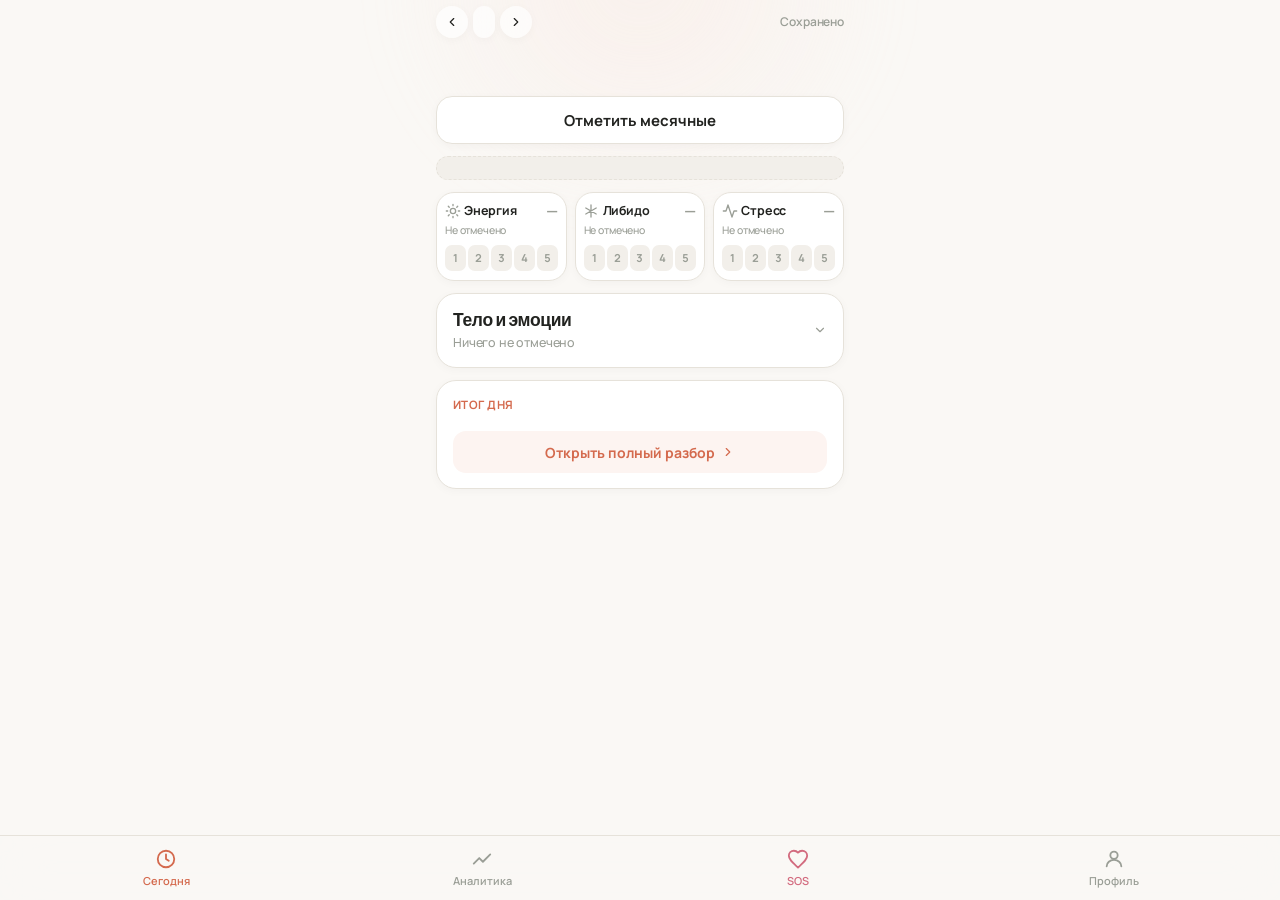
==== commit e85e6c36: "Add files via upload" ====
--- a/index.html
+++ b/index.html
@@ -3048,7 +3048,7 @@
             <!-- Короткая мысль или триггер дня (до 140 символов) -->
             <div style="margin-top:14px;">
               <div class="field-label" style="margin-bottom:8px;">Что сейчас в голове</div>
-              <input type="text" id="dayThoughtInput" maxlength="140" value="" readonly autocomplete="off" autocorrect="off" autocapitalize="off" spellcheck="false" data-lpignore="true" data-form-type="other" onpointerdown="this.removeAttribute('readonly')" onfocus="this.removeAttribute('readonly')" oninput="onDayThoughtInput()" placeholder="До 140 символов" />
+              <input type="text" id="dayThoughtInput" maxlength="140" value="" autocomplete="one-time-code" autocorrect="off" autocapitalize="off" spellcheck="false" data-lpignore="true" data-form-type="other" oninput="onDayThoughtInput()" placeholder="До 140 символов" />
             </div>
 
             <!-- Эмоции (шкала 1–5 для каждой эмоции) -->
@@ -3158,8 +3158,8 @@
           </button>
         </div>
         <div class="med-add-grid">
-          <input type="text" id="customMedInput" value="" readonly autocomplete="off" autocorrect="off" autocapitalize="off" spellcheck="false" data-lpignore="true" data-form-type="other" onpointerdown="this.removeAttribute('readonly')" onfocus="this.removeAttribute('readonly')" placeholder="Препарат и доза (Кетанов 1 табл)" onkeydown="if(event.key==='Enter'){event.preventDefault();logCustomPainkiller(true);}" />
-          <input type="text" id="customMedDailyLimitInput" value="" readonly autocomplete="off" autocorrect="off" autocapitalize="off" spellcheck="false" data-lpignore="true" data-form-type="other" onpointerdown="this.removeAttribute('readonly')" onfocus="this.removeAttribute('readonly')" placeholder="Норма/сут (4 табл или 400 мг)" onkeydown="if(event.key==='Enter'){event.preventDefault();logCustomPainkiller(true);}" />
+          <input type="text" id="customMedInput" value="" autocomplete="one-time-code" autocorrect="off" autocapitalize="off" spellcheck="false" data-lpignore="true" data-form-type="other" placeholder="Препарат и доза (Кетанов 1 табл)" onkeydown="if(event.key==='Enter'){event.preventDefault();logCustomPainkiller(true);}" />
+          <input type="text" id="customMedDailyLimitInput" value="" autocomplete="one-time-code" autocorrect="off" autocapitalize="off" spellcheck="false" data-lpignore="true" data-form-type="other" placeholder="Норма/сут (4 табл или 400 мг)" onkeydown="if(event.key==='Enter'){event.preventDefault();logCustomPainkiller(true);}" />
         </div>
         <div class="med-add-actions">
           <button type="button" class="btn-soft" style="width:100%;" onclick="logCustomPainkiller(true)">Добавить и отметить</button>
@@ -3325,7 +3325,7 @@
           <span class="card-title" style="font-size:15.5px;">Спросить CareZze</span>
         </div>
         <div id="aiQuickThread" class="ai-chat-thread" style="display:none;"></div>
-        <textarea id="aiQuickInput" rows="2" readonly autocomplete="off" autocorrect="off" autocapitalize="off" spellcheck="false" data-lpignore="true" data-form-type="other" onpointerdown="this.removeAttribute('readonly')" onfocus="this.removeAttribute('readonly')" oninput="renderQuickAiThread()"></textarea>
+        <textarea id="aiQuickInput" rows="2" autocomplete="one-time-code" autocorrect="off" autocapitalize="off" spellcheck="false" data-lpignore="true" data-form-type="other" oninput="renderQuickAiThread()"></textarea>
         <div style="display:flex; gap:8px; margin-top:8px;">
           <button class="btn-indigo" style="height:44px; font-size:14.5px;" id="btnSendQuickAi" onclick="sendQuickAiQuestion()">
             Спросить
@@ -3346,7 +3346,7 @@
         <div id="actionableTipsList"></div>
 
         <div style="display:flex; gap:8px; margin-top:10px;">
-          <input type="text" id="customHelpInput" value="" readonly autocomplete="off" autocorrect="off" autocapitalize="off" spellcheck="false" data-lpignore="true" data-form-type="other" onpointerdown="this.removeAttribute('readonly')" onfocus="this.removeAttribute('readonly')" placeholder="Добавить свой способ..." onkeydown="if(event.key==='Enter'){event.preventDefault();addCustomHelped();}" />
+          <input type="text" id="customHelpInput" value="" autocomplete="one-time-code" autocorrect="off" autocapitalize="off" spellcheck="false" data-lpignore="true" data-form-type="other" placeholder="Добавить свой способ..." onkeydown="if(event.key==='Enter'){event.preventDefault();addCustomHelped();}" />
           <button class="btn-soft" onclick="addCustomHelped()">Добавить</button>
         </div>
 
@@ -3395,12 +3395,14 @@
         <input type="date" id="setProfileBirthDate" onchange="syncFormattedDates();" />
       </div>
 
-      <div class="field-label" style="margin-top:14px; margin-bottom:8px;">Гормональная контрацепция</div>
+      <div class="field-label" style="margin-top:14px; margin-bottom:8px;">Контрацепция</div>
       <div class="grid-2" id="contraceptionSelector">
         <button type="button" class="choice-btn active" data-val="Нет" onclick="selectContraception('Нет')">Нет</button>
         <button type="button" class="choice-btn" data-val="КОК" onclick="selectContraception('КОК')">КОК (таблетки)</button>
         <button type="button" class="choice-btn" data-val="Кольцо / пластырь" onclick="selectContraception('Кольцо / пластырь')">Кольцо / пластырь</button>
+        <button type="button" class="choice-btn" data-val="Чисто прогестиновые (мини-пили / имплант / инъекции)" onclick="selectContraception('Чисто прогестиновые (мини-пили / имплант / инъекции)')">Мини-пили / имплант</button>
         <button type="button" class="choice-btn" data-val="Гормональная ВМС" onclick="selectContraception('Гормональная ВМС')">Горм. ВМС</button>
+        <button type="button" class="choice-btn" data-val="Медная ВМС" onclick="selectContraception('Медная ВМС')">Медная ВМС</button>
       </div>
 
       <div class="field-label" style="margin-top:14px; margin-bottom:8px;">Особенности организма</div>
@@ -3411,12 +3413,14 @@
         <div class="chip" data-val="Эндометриоз">Эндометриоз</div>
         <div class="chip" data-val="Выраженный ПМС">Выраженный ПМС</div>
         <div class="chip" data-val="Чувствительность к кофеину">Чувств. к кофеину</div>
+        <div class="chip" data-val="Грудное вскармливание / послеродовой период">ГВ / после родов</div>
+        <div class="chip" data-val="Перименопауза">Перименопауза</div>
       </div>
 
       <div class="field-label" style="margin-top:14px; margin-bottom:8px;">Дополнительно</div>
       <div id="profileNotesList" class="profile-notes-list"></div>
       <div class="profile-note-add-row">
-        <input type="text" id="setProfileNotes" value="" readonly autocomplete="off" autocorrect="off" autocapitalize="off" spellcheck="false" data-lpignore="true" data-form-type="other" onpointerdown="this.removeAttribute('readonly')" onfocus="this.removeAttribute('readonly')" placeholder="Добавить строку..." onkeydown="if(event.key==='Enter'){event.preventDefault();addProfileNoteItem();}" />
+        <input type="text" id="setProfileNotes" value="" autocomplete="one-time-code" autocorrect="off" autocapitalize="off" spellcheck="false" data-lpignore="true" data-form-type="other" placeholder="Добавить строку..." onkeydown="if(event.key==='Enter'){event.preventDefault();addProfileNoteItem();}" />
         <button type="button" class="btn-soft" style="height:44px; padding:0 14px; flex-shrink:0;" onclick="addProfileNoteItem()">Добавить</button>
       </div>
 
@@ -3491,6 +3495,10 @@
 
       <div style="display:flex; flex-direction:column; gap:10px;">
         <button class="btn-soft" id="btnForceCloudSync" onclick="forceCloudSync()">Синхронизировать с облаком</button>
+        <label style="display:flex; align-items:center; gap:10px; padding:10px 12px; border-radius:12px; background:var(--surface-2); font-size:13.5px; color:var(--ink-2); cursor:pointer;">
+          <input type="checkbox" id="chkExcludeApiKeyBackup" checked style="width:18px; height:18px; accent-color:var(--accent);" />
+          <span>Не включать API-ключ в файл резервной копии</span>
+        </label>
         <button class="btn-soft" onclick="exportData()">Скачать резервную копию (.json)</button>
         <button class="btn-soft" onclick="importDataPrompt()">Восстановить из файла (.json)</button>
         <button class="btn-danger-soft" onclick="clearAllData()">Сбросить все данные</button>
@@ -4008,6 +4016,7 @@
     const ALL_EMOTIONS = [
       'Спокойствие',
       'Радость',
+      'Интерес / Вовлечённость',
       'Тревога',
       'Грусть',
       'Раздражение',
@@ -4017,6 +4026,7 @@
     const EMOTION_PALETTE = {
       'Спокойствие': { color: '#5FA882', bg: 'rgba(95, 168, 130, 0.20)' },
       'Радость': { color: '#E3AA46', bg: 'rgba(227, 170, 70, 0.20)' },
+      'Интерес / Вовлечённость': { color: '#3E9B88', bg: 'rgba(62, 155, 136, 0.20)' },
       'Тревога': { color: '#9D7CD8', bg: 'rgba(157, 124, 216, 0.20)' },
       'Грусть': { color: '#5B8FB9', bg: 'rgba(91, 143, 185, 0.20)' },
       'Раздражение': { color: '#E35D78', bg: 'rgba(227, 93, 120, 0.20)' },
@@ -4053,11 +4063,13 @@
     }
 
     function computeDerivedMood(levelsObj, energyVal, painVal, stressVal = 0) {
-      const posKeys = ['Спокойствие', 'Радость'];
+      const posKeys = ['Спокойствие', 'Радость', 'Интерес / Вовлечённость'];
       const posSum = posKeys.reduce((s, k) => s + (levelsObj[k] || 0), 0);
       const negKeys = ['Тревога', 'Грусть', 'Раздражение', 'Слезливость'];
       const negSum = negKeys.reduce((s, k) => s + (levelsObj[k] || 0), 0) + (Number(stressVal) || 0);
-      const raw = 2.8 + (posSum * 0.26) - (negSum * 0.14) + ((energyVal - 2.5) * 0.25) - (painVal * 0.18);
+      const eNum = typeof energyVal === 'number' ? energyVal : 2.5;
+      const pNum = typeof painVal === 'number' ? painVal : 0;
+      const raw = 2.8 + (posSum * 0.24) - (negSum * 0.14) + ((eNum - 2.5) * 0.25) - (pNum * 0.18);
       return Math.max(0, Math.min(5, Math.round(raw)));
     }
 
@@ -4430,12 +4442,13 @@
         soloCount: soloCnt,
         soloReset: soloCnt > 0,
         discharge: entry.discharge || '',
+        metricsRated: Boolean(entry.metricsRated),
         mood: entry.mood,
-        energy: entry.energy,
-        pain: entry.pain,
+        energy: entry.energy === null || entry.energy === undefined ? null : entry.energy,
+        pain: entry.pain === null || entry.pain === undefined ? null : entry.pain,
         ...(computeDayPeakPain(entry) > (Number(entry.pain) || 0) ? { peakPain: computeDayPeakPain(entry) } : {}),
-        libido: entry.libido,
-        stress: Math.max(0, Math.min(5, Math.round(Number(entry.stress) || 0))),
+        libido: entry.libido === null || entry.libido === undefined ? null : entry.libido,
+        stress: entry.stress === null || entry.stress === undefined ? null : Math.max(0, Math.min(5, Math.round(Number(entry.stress) || 0))),
         emotions: Object.keys(compactEmotions),
         emotionLevels: compactEmotions,
         contexts: entry.contexts || [],
@@ -4646,56 +4659,57 @@
 
       if (!isMetaOnly) {
         const monthBuckets = {};
-        const individualDayTargets = new Set();
-
-        for (const [iso, entry] of entriesList) {
-          const monthKey = iso.slice(0, 7);
+        const affectedMonths = new Set();
+
+        for (const [iso] of entriesList) {
+          const monthHyphen = iso.slice(0, 7); // YYYY-MM
+          const monthUnder = monthHyphen.replace('-', '_'); // YYYY_MM
           const isDirtyDay = dirtyBefore.has(`carezze2_d_${iso}`);
-          const isDirtyMonth = dirtyBefore.has(`carezze2_m_${monthKey}`);
+          const isDirtyMonth = dirtyBefore.has(`carezze2_ym_${monthUnder}`) || dirtyBefore.has(`carezze2_m_${monthHyphen}`);
           const matchesTarget = isFullSync
             || isDirtyDay
             || isDirtyMonth
-            || (targetSet && (targetSet.has(iso) || targetSet.has(monthKey) || Array.from(targetSet).some(t => iso.startsWith(t))));
-
+            || (targetSet && (targetSet.has(iso) || targetSet.has(monthHyphen) || targetSet.has(monthUnder) || Array.from(targetSet).some(t => iso.startsWith(t))));
           if (matchesTarget) {
-            if (!monthBuckets[monthKey]) monthBuckets[monthKey] = {};
-            monthBuckets[monthKey][iso] = compactEntryForCloud(entry, 0.85);
-            if ((targetSet && (targetSet.has(iso) || Array.from(targetSet).some(t => iso.startsWith(t)))) || isDirtyDay) {
-              individualDayTargets.add(iso);
+            affectedMonths.add(monthUnder);
+          }
+        }
+
+        // Собираем все дни затронутого месяца целиком, чтобы бакет не затирал соседние дни
+        for (const [iso, entry] of entriesList) {
+          const monthUnder = iso.slice(0, 7).replace('-', '_');
+          if (affectedMonths.has(monthUnder)) {
+            if (!monthBuckets[monthUnder]) monthBuckets[monthUnder] = {};
+            monthBuckets[monthUnder][iso] = compactEntryForCloud(entry, 0.85);
+          }
+        }
+
+        for (const [monthUnder, bucket] of Object.entries(monthBuckets)) {
+          const sortedIsos = Object.keys(bucket).sort();
+          let chunkIdx = 1;
+          let currentChunk = {};
+
+          for (const iso of sortedIsos) {
+            const candidate = { ...currentChunk, [iso]: bucket[iso] };
+            if (Object.keys(currentChunk).length > 0 && utf8ByteLength(JSON.stringify(candidate)) > 3900) {
+              const keyName = chunkIdx === 1 ? `carezze2_ym_${monthUnder}` : `carezze2_ym_${monthUnder}_${chunkIdx}`;
+              writePairs.push([keyName, JSON.stringify(currentChunk)]);
+              chunkIdx += 1;
+              currentChunk = { [iso]: bucket[iso] };
+            } else {
+              currentChunk = candidate;
             }
           }
-        }
-
-        // При полной синхронизации дополнительно сохраняем последние 45 дней в индивидуальные ключи
-        if (isFullSync) {
-          Object.keys(state.entries)
-            .sort()
-            .slice(-45)
-            .forEach(iso => individualDayTargets.add(iso));
-        }
-
-        for (const iso of individualDayTargets) {
-          const entry = state.entries[iso];
-          if (entry) {
-            writePairs.push([`carezze2_d_${iso}`, serializeDaySafelyForCloud(entry)]);
+          if (Object.keys(currentChunk).length > 0) {
+            let finalSerialized = JSON.stringify(currentChunk);
+            if (utf8ByteLength(finalSerialized) > 3900 && Object.keys(currentChunk).length === 1) {
+              const singleIso = Object.keys(currentChunk)[0];
+              currentChunk[singleIso] = JSON.parse(serializeDaySafelyForCloud(state.entries[singleIso]));
+              finalSerialized = JSON.stringify(currentChunk);
+            }
+            const keyName = chunkIdx === 1 ? `carezze2_ym_${monthUnder}` : `carezze2_ym_${monthUnder}_${chunkIdx}`;
+            writePairs.push([keyName, finalSerialized]);
           }
-        }
-
-        for (const [monthKey, bucket] of Object.entries(monthBuckets)) {
-          let payloadObj = { ...bucket };
-          let serialized = JSON.stringify(payloadObj);
-          const keysInBucket = Object.keys(payloadObj).sort();
-          while (keysInBucket.length > 1 && utf8ByteLength(serialized) > 3950) {
-            const oldestIso = keysInBucket.shift();
-            delete payloadObj[oldestIso];
-            serialized = JSON.stringify(payloadObj);
-          }
-          if (keysInBucket.length === 1 && utf8ByteLength(serialized) > 3950) {
-            const singleIso = keysInBucket[0];
-            payloadObj[singleIso] = JSON.parse(serializeDaySafelyForCloud(state.entries[singleIso]));
-            serialized = JSON.stringify(payloadObj);
-          }
-          writePairs.push([`carezze2_m_${monthKey}`, serialized]);
         }
       }
 
@@ -4905,10 +4919,11 @@
         soloReset: false,
         discharge: '',
         mood: 3,
-        energy: 0,
-        pain: 0,
-        libido: 0,
-        stress: 0,
+        metricsRated: false,
+        energy: null,
+        pain: null,
+        libido: null,
+        stress: null,
         emotions: [],
         emotionLevels: createDefaultEmotionLevels(),
         contexts: [],
@@ -4976,11 +4991,23 @@
             });
           }
         } else {
-          entry.energy = Math.max(0, Math.min(5, Math.round(Number(entry.energy) || 0)));
-          entry.pain = Math.max(0, Math.min(5, Math.round(Number(entry.pain) || 0)));
-          entry.libido = Math.max(0, Math.min(5, Math.round(Number(entry.libido) || 0)));
-          const rawS = entry.stress !== undefined ? entry.stress : (legacyStressRaw !== undefined ? legacyStressRaw : legacyContextStress);
-          entry.stress = Math.max(0, Math.min(5, Math.round(Number(rawS) || 0)));
+          const hasRatedFlag = entry.metricsRated === true
+            || [entry.energy, entry.pain, entry.libido, entry.stress].some(v => typeof v === 'number' && v > 0)
+            || Object.values(entry.emotionLevels || {}).some(v => Number(v) > 0);
+          entry.metricsRated = hasRatedFlag;
+          entry.energy = entry.energy === null || entry.energy === undefined
+            ? (hasRatedFlag ? 0 : null)
+            : Math.max(0, Math.min(5, Math.round(Number(entry.energy) || 0)));
+          entry.pain = entry.pain === null || entry.pain === undefined
+            ? (hasRatedFlag ? 0 : null)
+            : Math.max(0, Math.min(5, Math.round(Number(entry.pain) || 0)));
+          entry.libido = entry.libido === null || entry.libido === undefined
+            ? (hasRatedFlag ? 0 : null)
+            : Math.max(0, Math.min(5, Math.round(Number(entry.libido) || 0)));
+          const rawS = entry.stress !== undefined && entry.stress !== null
+            ? entry.stress
+            : (legacyStressRaw !== undefined ? legacyStressRaw : (legacyContextStress || (hasRatedFlag ? 0 : null)));
+          entry.stress = rawS === null ? null : Math.max(0, Math.min(5, Math.round(Number(rawS) || 0)));
         }
         entry.scaleMax = 5;
         if (isLegacy10 && entry.peakPain !== undefined) {
@@ -5328,7 +5355,7 @@
         const cloudEntriesMap = {};
 
         const monthKeys = keys.filter(k =>
-          k.startsWith('carezze2_m_') || k.startsWith('carezze1_m_') || k.startsWith('ritm9_m_') || k.startsWith('ritm8_m_')
+          k.startsWith('carezze2_ym_') || k.startsWith('carezze2_m_') || k.startsWith('carezze1_m_') || k.startsWith('ritm9_m_') || k.startsWith('ritm8_m_')
         );
         const dayKeys = keys.filter(k => k.startsWith('carezze2_d_'));
 
@@ -6143,6 +6170,7 @@
         soloCount: soloCnt,
         soloReset: soloCnt > 0,
         discharge: cleanDischarge,
+        metricsRated: true,
         mood: computeDerivedMood(normalizedLevels, metrics.energy, metrics.pain, metrics.stress),
         energy: metrics.energy,
         pain: metrics.pain,
@@ -6304,12 +6332,18 @@
       updateSummaries();
     }
 
+    function getCycleMaxCap() {
+      const conds = state.settings?.profile?.conditions || [];
+      return (conds.includes('СПКЯ') || conds.includes('Перименопауза')) ? 90 : 60;
+    }
+
     function getCycleBounds() {
+      const cap = getCycleMaxCap();
       const base = Number(state.settings.cycleLength) || 28;
       const rawMin = state.settings.cycleLengthMin !== undefined ? Number(state.settings.cycleLengthMin) : base;
       const rawMax = state.settings.cycleLengthMax !== undefined ? Number(state.settings.cycleLengthMax) : base;
-      const minLen = Math.max(21, Math.min(45, Math.min(rawMin || base, rawMax || base)));
-      const maxLen = Math.max(21, Math.min(45, Math.max(rawMin || base, rawMax || base)));
+      const minLen = Math.max(21, Math.min(cap, Math.min(rawMin || base, rawMax || base)));
+      const maxLen = Math.max(21, Math.min(cap, Math.max(rawMin || base, rawMax || base)));
       const midLen = Math.round((minLen + maxLen) / 2);
       return { minLen, maxLen, midLen, isVariable: maxLen > minLen };
     }
@@ -6384,8 +6418,45 @@
         : Boolean(savedEntry?.isOvulation);
 
       const contraception = state.settings?.profile?.contraception || 'Нет';
-      const isSuppressedOvulation = contraception === 'КОК' || contraception === 'Кольцо / пластырь';
+      const conditions = state.settings?.profile?.conditions || [];
+      const isCombinedHormonal = contraception === 'КОК' || contraception === 'Кольцо / пластырь';
+      const isProgestinOnly = contraception === 'Чисто прогестиновые (мини-пили / имплант / инъекции)' || contraception === 'Гормональная ВМС';
+      const isSuppressedOvulation = isCombinedHormonal || isProgestinOnly;
       const isHormonalIUD = contraception === 'Гормональная ВМС';
+      const isCopperIUD = contraception === 'Медная ВМС';
+      const isPCOSOrPeri = conditions.includes('СПКЯ') || conditions.includes('Перименопауза');
+      const isLactation = conditions.includes('Грудное вскармливание / послеродовой период');
+      const suppressAlarmDelay = isProgestinOnly || isPCOSOrPeri || isLactation;
+
+      // Поиск подтверждённой овуляции (ручная отметка или устойчивый температурный сдвиг запястья >= +0.25 °C за 3 дня)
+      const markedOvulDates = Object.keys(state.entries)
+        .filter(d => d >= state.settings.lastPeriodStart && state.entries[d]?.isOvulation)
+        .sort();
+      if (tempIsOvulation && selectedDate >= state.settings.lastPeriodStart && !markedOvulDates.includes(selectedDate)) {
+        markedOvulDates.push(selectedDate);
+        markedOvulDates.sort();
+      }
+      let anchorOvulISO = markedOvulDates.length ? markedOvulDates[markedOvulDates.length - 1] : null;
+      if (!anchorOvulISO && !isSuppressedOvulation) {
+        const tempDays = Object.keys(state.entries)
+          .filter(d => d >= state.settings.lastPeriodStart && typeof state.entries[d]?.wristTempDelta === 'number')
+          .sort();
+        for (let idx = 6; idx <= tempDays.length - 3; idx++) {
+          const baseSlice = tempDays.slice(idx - 6, idx).map(d => state.entries[d].wristTempDelta);
+          const baseAvg = baseSlice.reduce((a, b) => a + b, 0) / baseSlice.length;
+          const post3 = tempDays.slice(idx, idx + 3).map(d => state.entries[d].wristTempDelta);
+          if (post3.every(v => v >= baseAvg + 0.25)) {
+            anchorOvulISO = shiftISOByDays(tempDays[idx], -1);
+            break;
+          }
+        }
+      }
+
+      const ovulAnchoredStart = anchorOvulISO ? shiftISOByDays(anchorOvulISO, 13) : null;
+      const ovulAnchoredEnd = anchorOvulISO ? shiftISOByDays(anchorOvulISO, 15) : null;
+      const daysAfterConfirmedOvul = anchorOvulISO
+        ? Math.round((target - parseLocalISO(anchorOvulISO)) / 86400000)
+        : null;
 
       const ovulStart = Math.max(pLen + 2, minLen - 15);
       const ovulEnd = Math.max(ovulStart + 1, maxLen - 13);
@@ -6404,9 +6475,30 @@
 
       if (diffDays >= 0 && !hasExplicitPeriodOnDate && !hasExplicitPeriodAfterStart) {
         cycleDay = diffDays + 1;
-        if (cycleDay > maxLen) {
+        if (daysAfterConfirmedOvul !== null && daysAfterConfirmedOvul >= 0) {
+          if (daysAfterConfirmedOvul <= 15) {
+            isDelay = false;
+            if (daysAfterConfirmedOvul >= 13) {
+              isExpectedWindow = true;
+            }
+          } else {
+            const extraDays = daysAfterConfirmedOvul - 15;
+            if (suppressAlarmDelay) {
+              isDelay = false;
+              isExpectedWindow = true;
+              delayDays = extraDays;
+            } else {
+              isDelay = true;
+              delayDays = extraDays;
+            }
+          }
+        } else if (cycleDay > maxLen) {
           const extraDays = cycleDay - maxLen;
-          if (extraDays >= 6) {
+          if (suppressAlarmDelay) {
+            isDelay = false;
+            isExpectedWindow = true;
+            delayDays = extraDays;
+          } else if (extraDays >= 6) {
             isDelay = true;
             delayDays = extraDays;
           } else {
@@ -6426,7 +6518,14 @@
       let isPredictedOvulation = false;
 
       const todayDiffDays = Math.round((today - start) / (1000 * 60 * 60 * 24));
-      const hasOngoingDelay = (todayDiffDays + 1) > maxLen && !Object.values(state.entries).some(
+      const todayAfterConfirmedOvul = anchorOvulISO
+        ? Math.round((today - parseLocalISO(anchorOvulISO)) / 86400000)
+        : null;
+      const hasOngoingDelay = !suppressAlarmDelay && (
+        todayAfterConfirmedOvul !== null
+          ? todayAfterConfirmedOvul >= 16
+          : (todayDiffDays + 1) > maxLen
+      ) && !Object.values(state.entries).some(
         e => e.isPeriod && e.date > state.settings.lastPeriodStart && e.date <= getTodayISO(0)
       );
 
@@ -6447,18 +6546,7 @@
         }
       }
 
-      const markedOvulDates = Object.keys(state.entries)
-        .filter(d => d >= state.settings.lastPeriodStart && state.entries[d]?.isOvulation)
-        .sort();
-      if (tempIsOvulation && selectedDate >= state.settings.lastPeriodStart && !markedOvulDates.includes(selectedDate)) {
-        markedOvulDates.push(selectedDate);
-        markedOvulDates.sort();
-      }
-      const anchorOvulISO = markedOvulDates.length ? markedOvulDates[markedOvulDates.length - 1] : null;
-      const ovulAnchoredStart = anchorOvulISO ? shiftISOByDays(anchorOvulISO, 13) : null;
-      const ovulAnchoredEnd = anchorOvulISO ? shiftISOByDays(anchorOvulISO, 15) : null;
-
-      if (target > today && !isMarkedPeriod && !hasOngoingDelay) {
+      if (target > today && !isMarkedPeriod && !hasOngoingDelay && !isProgestinOnly) {
         if (ovulAnchoredStart && ovulAnchoredEnd && dateISO >= ovulAnchoredStart && dateISO <= ovulAnchoredEnd) {
           isPredictedPeriod = true;
         } else if (!ovulAnchoredStart) {
@@ -6466,7 +6554,7 @@
           const currentCyclePeriodAlreadyEnded = diffDays >= 0 && diffDays < minLen && hasStoppedPeriodByDate;
           if ((!currentCyclePeriodAlreadyEnded && projectedDay <= pLen) || (isVariable && cycleDay >= minLen && cycleDay <= maxLen)) {
             isPredictedPeriod = true;
-          } else if (!isSuppressedOvulation && !isHormonalIUD && projectedDay >= ovulStart && projectedDay <= ovulEnd) {
+          } else if (!isSuppressedOvulation && projectedDay >= ovulStart && projectedDay <= ovulEnd) {
             isPredictedOvulation = true;
           }
         }
@@ -6476,7 +6564,9 @@
       let phaseCode = '';
 
       if (isMarkedPeriod) {
-        phase = isSuppressedOvulation ? 'Кровотечение отмены' : 'Менструация';
+        phase = isCombinedHormonal
+          ? 'Кровотечение отмены'
+          : (isProgestinOnly ? 'Кровянистые выделения' : 'Менструация');
         phaseCode = 'menstrual';
       } else if (isDelay) {
         phase = `Задержка · ${pluralDays(delayDays)}`;
@@ -6484,7 +6574,7 @@
       } else if (isMarkedOvulation) {
         phase = 'Овуляция';
         phaseCode = 'ovulation';
-      } else if (isSuppressedOvulation) {
+      } else if (isCombinedHormonal) {
         if (cycleDay <= midLen - 7) {
           phase = 'Активные дни приёма';
           phaseCode = 'follicular';
@@ -6492,6 +6582,20 @@
           phase = 'Окно отмены / пауза';
           phaseCode = 'late_luteal';
         }
+      } else if (isProgestinOnly) {
+        phase = 'Непрерывный прогестиновый фон';
+        phaseCode = 'follicular';
+      } else if (daysAfterConfirmedOvul !== null && daysAfterConfirmedOvul >= 0 && daysAfterConfirmedOvul <= 15) {
+        if (daysAfterConfirmedOvul <= 9) {
+          phase = 'Лютеиновая фаза';
+          phaseCode = 'early_luteal';
+        } else {
+          phase = 'Предменструальное окно';
+          phaseCode = 'late_luteal';
+        }
+      } else if ((isPCOSOrPeri || isLactation) && cycleDay > maxLen) {
+        phase = `Удлинённый цикл · ${cycleDay} д.ц.`;
+        phaseCode = 'late_luteal';
       } else if (isExpectedWindow) {
         phase = delayDays > 0 ? `Ожидание цикла (+${delayDays} дн.)` : 'Окно нового цикла';
         phaseCode = 'late_luteal';
@@ -6527,8 +6631,14 @@
         isMarkedPeriod,
         isPredictedPeriod,
         isPredictedOvulation,
+        isCombinedHormonal,
+        isProgestinOnly,
         isSuppressedOvulation,
         isHormonalIUD,
+        isCopperIUD,
+        isPCOSOrPeri,
+        isLactation,
+        anchorOvulISO,
         contraception,
         ovulationDay,
         ovulStart,
@@ -6539,10 +6649,14 @@
 
     function getPhaseShortHint(info) {
       if (info.isDelay) return `Задержка · ${pluralDays(info.delayDays)}`;
+      if (info.isProgestinOnly) return `${info.phase} · без паузы отмены`;
+      if ((info.isPCOSOrPeri || info.isLactation) && info.cycleDay > info.maxLen) {
+        return `${info.phase} · без тревожного порога`;
+      }
       if (info.isExpectedWindow) return `Окно нового цикла (${info.minLen}–${info.maxLen} дн.)`;
       if (tempIsPeriod || info.phaseCode === 'menstrual') {
         const toOvul = info.ovulStart - info.cycleDay;
-        return (!info.isSuppressedOvulation && !info.isHormonalIUD && toOvul > 0)
+        return (!info.isSuppressedOvulation && toOvul > 0)
           ? `${info.phase} · до овуляции ~${pluralDays(toOvul)}`
           : `${info.phase} · бережный режим`;
       }
@@ -6551,7 +6665,7 @@
         return `${info.phase} · до месячных ~${pluralDays(toPeriod)}`;
       }
       if (info.cycleDay < info.ovulStart) {
-        if (!info.isSuppressedOvulation && !info.isHormonalIUD) {
+        if (!info.isSuppressedOvulation) {
           return `${info.phase} · до овуляции ~${pluralDays(info.ovulStart - info.cycleDay)}`;
         }
         const toPause = Math.max(1, info.midLen - 7 - info.cycleDay);
@@ -6793,10 +6907,11 @@
                   soloReset: false,
                   discharge: 'Умеренные',
                   mood: 3,
-                  energy: 0,
-                  pain: 0,
-                  libido: 0,
-                  stress: 0,
+                  metricsRated: false,
+                  energy: null,
+                  pain: null,
+                  libido: null,
+                  stress: null,
                   emotions: [],
                   emotionLevels: createDefaultEmotionLevels(),
                   contexts: [],
@@ -7298,10 +7413,23 @@
     function buildDefaultSteps(entry, info) {
       const normContexts = (entry.contexts || []).map(normalizeContextLabel);
       const hasBreast = normContexts.includes('Чувствительность груди');
+      const hasFeverOrChills = normContexts.includes('Озноб / температура')
+        || (typeof entry.wristTempDelta === 'number' && entry.wristTempDelta >= 38.0);
       const conditions = state.settings?.profile?.conditions || [];
+
+      if (hasFeverOrChills && ((typeof entry.pain === 'number' && entry.pain >= 1) || Boolean(entry.discharge && entry.discharge !== 'Сухо' && entry.discharge !== 'Сухие / скудные'))) {
+        return [
+          'Не прикладывай грелку и не принимай горячую ванну при температуре или ознобе.',
+          'Измерь температуру тела, пей больше чистой воды и отслеживай характер боли и выделений.',
+          'Обратись к гинекологу или за очной медицинской помощью для исключения острого воспаления.'
+        ];
+      }
+
       if (entry.isPeriod || info.phaseCode === 'menstrual') {
         return [
-          'Создай тепло для живота или поясницы и сними лишнюю нагрузку на первые часы.',
+          hasFeverOrChills
+            ? 'Откажись от грелки из-за озноба/температуры и выбери спокойный постельный или полупостельный режим.'
+            : 'Создай мягкое тепло для живота или поясницы и сними лишнюю нагрузку на первые часы.',
           conditions.includes('Низкий ферритин / анемия') || entry.discharge === 'Обильные'
             ? 'Пей достаточно воды и добавь в рацион белок с гемовым железом (мясо, печень, гречка + витамин C).'
             : 'Выпей тёплую воду и добавь еду с железом и белком.',
@@ -7340,8 +7468,8 @@
       }
       const emosMap = buildLoadedEmotionLevels(entry);
       const highDistress = (emosMap['Тревога'] ?? 0) >= 3 || (emosMap['Грусть'] ?? 0) >= 3 || (Number(entry.stress) || 0) >= 3;
-      const energyVal = Number(entry.energy) || 0;
-      const painVal = Number(entry.pain) || 0;
+      const energyVal = typeof entry.energy === 'number' ? entry.energy : 0;
+      const painVal = typeof entry.pain === 'number' ? entry.pain : 0;
 
       if (painVal >= 3 || (energyVal > 0 && energyVal <= 2)) {
         return [
@@ -7436,6 +7564,23 @@
           patBox.style.display = 'none';
         }
 
+        const hasFeverOrChills = normContexts.includes('Озноб / температура')
+          || (typeof entry.wristTempDelta === 'number' && entry.wristTempDelta >= 38.0);
+        const hasPelvicFeverRedFlag = hasFeverOrChills && (
+          (typeof entry.pain === 'number' && entry.pain >= 1) ||
+          Boolean(entry.discharge && entry.discharge !== 'Сухо' && entry.discharge !== 'Сухие / скудные')
+        );
+
+        let consecutiveHeavyDays = 0;
+        for (let back = 0; back < 10; back++) {
+          const checkEnt = state.entries[shiftISOByDays(selectedDate, -back)];
+          if (checkEnt && checkEnt.discharge === 'Обильные') consecutiveHeavyDays += 1;
+          else break;
+        }
+        const heavyFerritinNote = (conditions.includes('Низкий ферритин / анемия') && consecutiveHeavyDays > 2)
+          ? ` Обильные выделения идут уже ${consecutiveHeavyDays}-й день подряд — при склонности к низкому ферритину важно усилить питьевой режим и обсудить с врачом контроль ферритина и приём железа.`
+          : '';
+
         const extraBodyNotes = [];
         if (hasBreast) {
           extraBodyNotes.push('Чувствительность груди связана с реакцией железистой ткани на гормональные колебания и задержку жидкости — помогает мягкое бельё без косточек и отказ от кофеина.');
@@ -7449,52 +7594,72 @@
         if (conditions.includes('Мигрени') && (info.phaseCode === 'late_luteal' || info.phaseCode === 'menstrual' || hasSleepDebt)) {
           extraBodyNotes.push('С учётом склонности к мигреням падение эстрогена и недосып сейчас являются частыми триггерами — держи под рукой свой проверенный препарат раннего купирования.');
         }
-        if (conditions.includes('Эндометриоз') && (entry.pain >= 2 || entry.isPeriod)) {
+        if (conditions.includes('Эндометриоз') && (typeof entry.pain === 'number' && entry.pain >= 2 || entry.isPeriod)) {
           extraBodyNotes.push('При эндометриозе воспалительный отклик тканей выше — не терпи нарастающую боль, лучше снимать спазм на старте.');
         }
-        if (conditions.includes('СПКЯ') && info.isDelay) {
+        if (conditions.includes('СПКЯ') && (info.isDelay || info.cycleDay > info.maxLen)) {
           extraBodyNotes.push('При СПКЯ удлинение фолликулярной фазы и сдвиг овуляции встречаются чаще, но при задержке после близости тест всё равно необходим.');
         }
         if (conditions.includes('Чувствительность к кофеину') && (hasAnxiety || hasBreast || info.phaseCode === 'late_luteal')) {
           extraBodyNotes.push('При чувствительности к кофеину он сейчас может усиливать сердцебиение, тревожность и напряжение в груди.');
         }
+        if (info.isCopperIUD && (entry.isPeriod || (typeof entry.pain === 'number' && entry.pain >= 2))) {
+          extraBodyNotes.push('На фоне медной ВМС менструации и простагландиновые спазмы могут быть более интенсивными — важно следить за объёмом кровопотери и уровнем ферритина.');
+        }
         const extraBodySuffix = extraBodyNotes.length ? ' ' + extraBodyNotes.join(' ') : '';
 
-        if (info.isDelay) {
+        if (hasPelvicFeverRedFlag) {
+          gynH.textContent = 'Важно: температура / озноб на фоне боли или выделений';
+          gynB.textContent = 'Сочетание повышенной температуры или озноба с болью внизу живота или необычными выделениями — красный флаг (возможен острый воспалительный процесс органов малого таза). Грелку на живот прикладывать нельзя — обратись к гинекологу или за очной медицинской помощью.' + extraBodySuffix;
+        } else if (info.isDelay) {
           gynH.textContent = `${info.phase} — тело и цикл`;
           gynB.textContent = (info.delayDays <= 7
             ? 'Цикл сместился: такое бывает при стрессе, недосыпе, болезни или сдвиге овуляции. Если была близость, сделай утренний тест и понаблюдай за самочувствием.'
             : 'Задержка превысила неделю. Лучше не гадать и спокойно сходить к гинекологу на осмотр и УЗИ (а при резкой односторонней боли или головокружении — обратиться срочно).') + extraBodySuffix;
-        } else if (entry.pain >= 3) {
+        } else if (typeof entry.pain === 'number' && entry.pain >= 3) {
           gynH.textContent = 'Выраженные спазмы и боль';
-          gynB.textContent = ('Простагландины усиливают сокращения матки, из-за чего тянет низ живота, поясницу или отдаёт в бедро. Тепло и вовремя принятое обезболивающее помогают прервать болевой каскад.') + extraBodySuffix;
+          gynB.textContent = (hasFeverOrChills
+            ? 'Простагландины усиливают сокращения матки, из-за чего тянет низ живота или поясницу. Из-за отметки температуры/озноба грелку прикладывать нельзя — прими подходящее обезболивающее и при сохранении симптомов покажись врачу.'
+            : 'Простагландины усиливают сокращения матки, из-за чего тянет низ живота, поясницу или отдаёт в бедро. Тепло и вовремя принятое обезболивающее помогают прервать болевой каскад.') + extraBodySuffix;
         } else if (entry.isOvulation || info.phaseCode === 'ovulation') {
           gynH.textContent = 'Овуляторное окно';
           gynB.textContent = ('Эстрогены на пике, возможны короткие тянущие ощущения с одного бока, чувствительность груди и прозрачные тянущиеся выделения. Тело часто легче откликается на движение и близость.') + extraBodySuffix;
         } else if (entry.isPeriod || info.phaseCode === 'menstrual') {
           gynH.textContent = `${info.phase} · День ${info.cycleDay}`;
-          if (info.isSuppressedOvulation) {
-            gynB.textContent = 'Идёт реакция отмены на паузе/плацебо контрацепции: эндометрий тоньше, чем в естественном цикле, но телу всё равно нужны тепло, вода и щадящий режим.' + extraBodySuffix;
+          if (info.isCombinedHormonal) {
+            gynB.textContent = 'Идёт реакция отмены на паузе/плацебо контрацепции: эндометрий тоньше, чем в естественном цикле, но телу всё равно нужны бережный режим и достаточное питьё.' + heavyFerritinNote + extraBodySuffix;
+          } else if (info.isProgestinOnly) {
+            gynB.textContent = 'На фоне чисто прогестиновой контрацепции возможны нерегулярные мажущие или кровянистые выделения — это типичная реакция адаптации эндометрия.' + heavyFerritinNote + extraBodySuffix;
           } else {
             gynB.textContent = (entry.discharge === 'Обильные'
               ? 'Уровень эстрогена и прогестерона на минимуме. При обильных выделениях важно пить больше воды и восполнять железо (если прокладка/тампон максимальной впитываемости заполняются быстрее чем за 2 часа — это повод показаться врачу).'
-              : 'Гормональный фон на минимуме, организм обновляет эндометрий. Телу нужно больше тепла и восстановления; мягкая прогулка или растяжка без спешки обычно облегчают тянущие ощущения.') + extraBodySuffix;
+              : 'Гормональный фон на минимуме, организм обновляет эндометрий. Телу нужно больше тепла и восстановления; мягкая прогулка или растяжка без спешки обычно облегчают тянущие ощущения.') + heavyFerritinNote + extraBodySuffix;
           }
         } else if (info.phaseCode === 'late_luteal') {
-          gynH.textContent = info.isSuppressedOvulation ? 'Окно отмены / пауза' : 'Предменструальное окно';
-          gynB.textContent = (info.isSuppressedOvulation
+          gynH.textContent = info.isCombinedHormonal
+            ? 'Окно отмены / пауза'
+            : ((info.isPCOSOrPeri || info.isLactation) && info.cycleDay > info.maxLen ? info.phase : 'Предменструальное окно');
+          gynB.textContent = (info.isCombinedHormonal
             ? 'Во время безгормонального интервала уровень синтетических гормонов падает — возможны тянущие ощущения, головная боль или колебания энергии.'
-            : 'Прогестерон начинает снижаться, могут появляться отёчность, тяжесть, тяга к сладкому и скачки энергии. Организму легче при ровном питании без резких скачков глюкозы.') + extraBodySuffix;
+            : ((info.isPCOSOrPeri || info.isLactation) && info.cycleDay > info.maxLen
+                ? 'При СПКЯ, перименопаузе или грудном вскармливании фолликулярная фаза может быть удлинённой и нерегулярной без признака острой задержки. Ориентируйся на текущее самочувствие и бережный ритм.'
+                : 'Прогестерон начинает снижаться, могут появляться отёчность, тяжесть, тяга к сладкому и скачки энергии. Организму легче при ровном питании без резких скачков глюкозы.')) + extraBodySuffix;
         } else if (info.phaseCode === 'early_luteal') {
           gynH.textContent = 'Лютеиновая фаза';
           gynB.textContent = ('Преобладает прогестерон: температура тела чуть выше, обмен веществ немного замедляется, а потребность в спокойном ритме и регулярном питании растёт.') + extraBodySuffix;
         } else {
-          gynH.textContent = info.isSuppressedOvulation ? 'Активные дни приёма' : 'Фолликулярная фаза';
-          gynB.textContent = (info.isSuppressedOvulation
+          gynH.textContent = info.isCombinedHormonal
+            ? 'Активные дни приёма'
+            : (info.isProgestinOnly ? 'Непрерывный прогестиновый фон' : 'Фолликулярная фаза');
+          gynB.textContent = (info.isCombinedHormonal
             ? 'Ровный гормональный фон за счёт препарата подавляет овуляцию и сглаживает резкие перепады цикла. Хорошее время для стабильного рабочего и тренировочного ритма.'
-            : 'Эстроген постепенно растёт, ясность ума и выносливость обычно прибавляются. Телу легче даётся физическая активность, новые задачи и смена обстановки.') + extraBodySuffix;
-        }
-
+            : (info.isProgestinOnly
+                ? 'Чисто прогестиновый метод работает непрерывно без циклической паузы отмены, поэтому привычных фаз подъёма и спада эстрогена может не быть.'
+                : 'Эстроген постепенно растёт, ясность ума и выносливость обычно прибавляются. Телу легче даётся физическая активность, новые задачи и смена обстановки.')) + extraBodySuffix;
+        }
+
+        const thoughtText = String(entry.dayThought || '').trim();
+        const hasPositiveAnchor = (levels['Радость'] ?? 0) >= 3 || (levels['Интерес / Вовлечённость'] ?? 0) >= 3;
         psyH.textContent = emosLabeled.slice(0, 3).join(' · ');
         if (info.isDelay) {
           psyB.textContent = 'Неопределённость запускает тревожные руминации. В КПТ здесь помогает разделение фактов и домыслов: выпиши, что известно точно, и ограничься одним конкретным шагом вместо прокручивания сценариев.';
@@ -7504,7 +7669,7 @@
           psyB.textContent = 'Тревога — это режим мобилизации нервной системы, а не сигнал реальной угрозы. Сделай удлинённый выдох, верни внимание в тело через 5 опор вокруг и выгрузи мысли на бумагу, отделив факты от гипотез.';
         } else if (hasTearfulness) {
           psyB.textContent = 'Слезливость и обострённая чувствительность говорят о высокой эмоциональной проницаемости и усталости нервной системы. Не ругай себя за слёзы: легализуй эмоцию, снизь требования к себе на сегодня и дай телу безопасную разрядку.';
-        } else if (entry.pain >= 3 || entry.energy <= 1) {
+        } else if ((typeof entry.pain === 'number' && entry.pain >= 3) || (typeof entry.energy === 'number' && entry.energy > 0 && entry.energy <= 1)) {
           psyB.textContent = 'Когда тело болит или истощено, внутренний критик часто требует прежней скорости. Сними требование «сделать всё идеально» и перейди в режим бережного минимума без самокритики.';
         } else if (hasIrritability) {
           psyB.textContent = 'Раздражительность — маркер перегрузки границ или сенсорного шума. Возьми паузу на 10 минут до ответа в сложных диалогах и убери лишние раздражители.';
@@ -7512,6 +7677,13 @@
           psyB.textContent = 'При грусти и спаде фона ожидание «сначала появится настроение, потом начну делать» не работает. В КПТ помогает поведенческая активация: одно крошечное действие на 5–10 минут без оценки результата.';
         } else {
           psyB.textContent = 'Эмоциональный фон устойчивый. Отличный момент, чтобы зафиксировать, какие действия и привычки сегодня дают тебе опору и радость.';
+        }
+
+        if (thoughtText) {
+          psyB.textContent += ` В заметке дня: «${thoughtText}» — проверь эту мысль на факты: что здесь объективно подтверждено, а что является автоматическим прогнозом или требованием к себе.`;
+        }
+        if (hasPositiveAnchor && (hasAnxiety || hasLowMood || hasIrritability || hasTearfulness)) {
+          psyB.textContent += ' При этом в фоне сохраняются радость или живой интерес — опирайся на то, что сейчас удерживает вовлечённость.';
         }
 
         if (normalizeSoloCount(entry) > 0) {
@@ -7548,6 +7720,8 @@
       const normContexts = (entry.contexts || []).map(normalizeContextLabel);
       const hasBreast = normContexts.includes('Чувствительность груди');
       const hasEdema = normContexts.includes('Отёки');
+      const hasFeverOrChills = normContexts.includes('Озноб / температура')
+        || (typeof entry.wristTempDelta === 'number' && entry.wristTempDelta >= 38.0);
       const stressVal = entry.stress !== undefined ? Number(entry.stress) : (Number(entry.emotionLevels?.['Стресс']) || 0);
       const hasAnxiety = (levels['Тревога'] ?? 0) >= 3 || stressVal >= 3;
       const hasIrritability = (levels['Раздражение'] ?? 0) >= 3;
@@ -7580,7 +7754,7 @@
             isCustom: false
           });
         }
-        if (entry.pain >= 2 || entry.isPeriod) {
+        if ((entry.pain >= 2 || entry.isPeriod) && !hasFeverOrChills) {
           tips.push({
             id: 'Тепло на низ живота или поясницу',
             title: 'Тепло на низ живота или поясницу',
@@ -7588,7 +7762,7 @@
             isCustom: false
           });
         }
-        if (entry.pain >= 2) {
+        if (!hasFeverOrChills && ((typeof entry.pain === 'number' && entry.pain >= 2) || (typeof entry.peakPain === 'number' && entry.peakPain >= 2))) {
           tips.push({
             id: 'Нурофен 15 мл / 300 мг',
             title: 'Нурофен 15 мл / 300 мг',
@@ -7602,7 +7776,7 @@
             isCustom: false
           });
         }
-        if (hasAnxiety || entry.pain >= 3 || normalizeSoloCount(entry) > 0) {
+        if (hasAnxiety || (typeof entry.pain === 'number' && entry.pain >= 3) || normalizeSoloCount(entry) > 0) {
           tips.push({
             id: 'Медленное дыхание',
             title: 'Медленное дыхание',
@@ -7626,7 +7800,7 @@
             isCustom: false
           });
         }
-        if (hasLowMood || entry.energy <= 1) {
+        if (hasLowMood || (typeof entry.energy === 'number' && entry.energy > 0 && entry.energy <= 1)) {
           tips.push({
             id: 'Одно микро-дело на 10 минут',
             title: 'Одно микро-дело на 10 минут',
@@ -7757,9 +7931,13 @@
         parts.push(`Дата рождения: ${prof.birthDate}`);
       }
       if (prof.contraception && prof.contraception !== 'Нет') {
-        parts.push(`Гормональная контрацепция: ${prof.contraception} (учитывай, что собственный овуляторный цикл подавлен или изменён препаратом, а кровотечение является реакцией отмены / действием гормонов)`);
+        if (prof.contraception === 'Медная ВМС') {
+          parts.push('Контрацепция: Медная ВМС (естественный овуляторный цикл сохранён, но менструации и простагландиновые спазмы могут быть обильнее и болезненнее)');
+        } else {
+          parts.push(`Контрацепция: ${prof.contraception} (учитывай, что собственный овуляторный цикл подавлен или изменён методом, а кровотечение является реакцией отмены / действием гормонов)`);
+        }
       } else {
-        parts.push('Гормональная контрацепция: не используется (естественный цикл)');
+        parts.push('Контрацепция: не используется (естественный цикл)');
       }
       if (prof.conditions && prof.conditions.length) {
         parts.push(`Известные особенности: ${prof.conditions.join(', ')}`);
@@ -7875,7 +8053,7 @@
       const isFirstTrackedCycle = cyclesWithLogs.length < 2;
       const hasEnoughDaysInCurrentCycle = recentHistory.length >= 3;
       const watchToday = [];
-      if (typeof current.wristTempDelta === 'number') watchToday.push(`Температура: ${current.wristTempDelta > 0 ? '+' : ''}${current.wristTempDelta} °C`);
+      if (typeof current.wristTempDelta === 'number') watchToday.push(`${current.wristTempDelta > 0 ? '+' : ''}${current.wristTempDelta} °C (датчик на запястье, не БТТ)`);
       const todaySoloCount = normalizeSoloCount(current);
       const todaySleepLabel = normalizeSleepQuality(current.sleepQuality)
         || ((current.contexts || []).map(normalizeContextLabel).includes('Недосып') ? 'Плохо' : 'не указан');
@@ -7887,7 +8065,7 @@
 - Сердце (intimacy): партнёрская близость.
 - Молния (soloDischargeCount — число раз за день): соло-разрядка (мастурбация / оргазм наедине с собой, может отмечаться несколько раз в день). Физиологически это выброс окситоцина и эндорфинов, усиление кровотока в малом тазу, снижение кортизола и расслабление гладкой мускулатуры. Учитывай этот маркер и количество раз в анализе (как он связан с уровнем либидо, снятием стресса, облегчением спазмов/боли или улучшением настроения и сна), но в тексте для пользователя называй его деликатно: «телесная разрядка», «снятие напряжения наедине с собой» или «мягкая разрядка».
 - Звезда (isOvulation): отмеченная овуляция.
-- Данные температуры: учитывай возраст и фазу цикла при оценке значений температуры (например, значения около 36.2–37.4 °C или отклонения от базовой линии в зависимости от фазы цикла и возраста).
+- Данные температуры (wristTempC — температура запястья): это ночная температура кожи на запястье с умных часов (Apple Watch и др.), а НЕ классическая базальная температура тела (БТТ / BBT). Строго запрещено называть её «базальной температурой» в тексте разбора — называй её «температурой запястья» или просто «температурой». Учитывай возраст, фазу цикла, качество сна и индивидуальную динамику отклонений от базовой линии запястья.
 
 ПРОФИЛЬ ПОЛЬЗОВАТЕЛЯ:
 - ${formatProfileContextForPrompt()}
@@ -7909,7 +8087,7 @@
 - Выделения: ${current.discharge || ''}
 - Близость: ${current.intimacy ? 'да' : 'нет'}
 - Соло-разрядка (количество раз за день): ${todaySoloCount}
-${watchToday.length ? `- Температура: ${watchToday.join(', ')}` : ''}
+${watchToday.length ? `- Температура запястья (умные часы, НЕ базальная): ${watchToday.join(', ')}` : ''}
 - Эмоции (интенсивность): ${formattedEmos}
 - Сон: ${todaySleepLabel}
 - Мысль / триггер дня: ${current.dayThought || 'не указано'}
@@ -7980,17 +8158,19 @@
 
     function clearAllTextInputs(force = false) {
       const nonce = `${Date.now()}_${Math.random().toString(36).slice(2, 7)}`;
-      ['aiQuickInput', 'customMedInput', 'customMedDailyLimitInput', 'customHelpInput', 'setProfileNotes'].forEach(id => {
+      ['dayThoughtInput', 'aiQuickInput', 'customMedInput', 'customMedDailyLimitInput', 'customHelpInput', 'setProfileNotes'].forEach(id => {
         const el = document.getElementById(id);
         if (!el) return;
+        el.removeAttribute('readonly');
+        el.setAttribute('autocomplete', 'one-time-code');
+        el.setAttribute('name', `nofill_${id}_${nonce}`);
+        if (id === 'dayThoughtInput') return;
         if (!force && document.activeElement === el) return;
         el.value = '';
         el.defaultValue = '';
         if (el.tagName === 'TEXTAREA') {
           el.textContent = '';
         }
-        el.setAttribute('name', `nofill_${id}_${nonce}`);
-        el.setAttribute('readonly', 'readonly');
       });
       const keyInp = document.getElementById('setGeminiKey');
       if (keyInp && !state.settings.geminiApiKey) {
@@ -8073,7 +8253,7 @@
 - ${isFirstTrackedCycle ? 'Сейчас идёт ПЕРВЫЙ отслеживаемый цикл в базе: строго запрещено писать «уже не первый цикл» или ссылаться на прошлые циклы.' : 'Опирайся только на реальные записи пользователя без выдумывания симптомов.'}
 - Не ставь академических диагнозов мыслям вроде «у тебя когнитивное искажение — катастрофизация» или «это эмоциональное обоснование» — говори обычным человеческим языком.
 - Не пиши списки с буллитами, нумерацией, заголовками и markdown-звёздочками. Только 2–3 коротких, дышащих абзаца обычного текста.
-- По маркерам: близость — партнёрская близость; соло-разрядка — называй её тактично («телесная разрядка» или «снятие напряжения наедине с собой»).
+- По маркерам: близость — партнёрская близость; соло-разрядка — называй её тактично («телесная разрядка» или «снятие напряжения наедине с собой»); температура — это температура запястья с умных часов (НЕ базальная температура, строго запрещено называть её базальной).
 
 Профиль пользователя:
 - ${formatProfileContextForPrompt()}
@@ -8083,7 +8263,7 @@
 - Энергия: ${current.energy}/5, Боль: ${current.pain}/5, Либидо: ${current.libido}/5, Стресс: ${stressVal}/5
 - Сон сегодня: ${todaySleep}
 - Маркеры: близость=${Boolean(current.intimacy)}, соло-разрядка=${soloCnt} раз, овуляция=${Boolean(current.isOvulation)}
-${typeof current.wristTempDelta === 'number' ? `- Температура: ${current.wristTempDelta > 0 ? '+' : ''}${current.wristTempDelta} °C` : ''}
+${typeof current.wristTempDelta === 'number' ? `- Температура запястья (умные часы, НЕ базальная): ${current.wristTempDelta > 0 ? '+' : ''}${current.wristTempDelta} °C` : ''}
 - Эмоции: ${formattedEmos || 'не указаны'}
 - Физические ощущения: ${(current.contexts || []).map(normalizeContextLabel).join(', ') || 'нет'}
 - Недавние дни (для оценки сна и динамики): ${recent7Days || 'пока нет предыдущих дней'}
@@ -8280,7 +8460,58 @@
       const isAbsolute = Math.abs(Number(val)) >= 20;
       const sign = (!isAbsolute && val > 0) ? '+' : '';
       insp.style.display = 'block';
-      insp.textContent = `${formatHumanDate(dateISO)} · Температура: ${sign}${Number(val).toFixed(1)} °C`;
+      insp.innerHTML = `<div style="display:flex; align-items:center; justify-content:space-between; gap:10px;">
+        <span>${escapeHtml(formatHumanDate(dateISO))} · Температура: ${sign}${Number(val).toFixed(1)} °C</span>
+        <button type="button" class="btn-soft" style="height:30px; padding:0 10px; font-size:12px; flex-shrink:0;" onclick="openAnalyticsDate('${dateISO}')">Открыть день</button>
+      </div>`;
+    }
+
+    function openAnalyticsDate(iso) {
+      if (!iso) return;
+      hapticImpact('light');
+      selectedDate = iso;
+      clearQuickAiChat();
+      loadDayForm();
+      switchTab('today');
+    }
+
+    function showAnalyticsDayBanner(dateISO) {
+      if (!dateISO) return;
+      hapticSelect();
+      const insp = document.getElementById('tempPointInspector');
+      if (!insp) return;
+      const e = state.entries[dateISO];
+      const info = getCycleInfo(dateISO);
+      const summaryParts = [`${info.cycleDay} д.ц. (${info.phase})`];
+      if (e) {
+        if (typeof e.energy === 'number' && e.energy > 0) summaryParts.push(`Энергия ${e.energy}/5`);
+        if (typeof e.stress === 'number' && e.stress > 0) summaryParts.push(`Стресс ${e.stress}/5`);
+        if (typeof e.libido === 'number' && e.libido > 0) summaryParts.push(`Либидо ${e.libido}/5`);
+        const peakP = computeDayPeakPain(e);
+        if (peakP > 0) summaryParts.push(`Боль ${peakP}/5`);
+        if (typeof e.wristTempDelta === 'number' && !isNaN(e.wristTempDelta)) {
+          const isAbs = Math.abs(e.wristTempDelta) >= 20;
+          const sgn = (!isAbs && e.wristTempDelta > 0) ? '+' : '';
+          summaryParts.push(`t° ${sgn}${e.wristTempDelta.toFixed(1)}°`);
+        }
+        const lv = buildLoadedEmotionLevels(e);
+        const topEmos = ALL_EMOTIONS
+          .filter(em => (lv[em] || 0) >= 3)
+          .sort((a, b) => (lv[b] || 0) - (lv[a] || 0))
+          .slice(0, 2)
+          .map(em => `${em.toLowerCase()} ${lv[em]}/5`);
+        if (topEmos.length) summaryParts.push(`эмоции: ${topEmos.join(', ')}`);
+      } else {
+        summaryParts.push('Нет записи');
+      }
+      insp.style.display = 'block';
+      insp.innerHTML = `<div style="display:flex; align-items:center; justify-content:space-between; gap:10px;">
+        <div style="min-width:0;">
+          <div style="font-weight:700; color:var(--ink);">${escapeHtml(formatHumanDate(dateISO))}</div>
+          <div style="font-size:12.5px; font-weight:500; color:var(--ink-2); margin-top:2px;">${escapeHtml(summaryParts.join(' · '))}</div>
+        </div>
+        <button type="button" class="btn-soft" style="height:32px; padding:0 11px; font-size:12.5px; flex-shrink:0;" onclick="openAnalyticsDate('${dateISO}')">Открыть</button>
+      </div>`;
     }
 
     function renderAnalyticsPatternsCard(allSortedEntries) {
@@ -8517,7 +8748,7 @@
       const subRow = document.getElementById('emotionSubFilters');
       if (chartFilter === 'emotions') {
         subRow.style.display = 'flex';
-        const filterList = trackedEmotions.length ? trackedEmotions : ALL_EMOTIONS.slice(0, 6);
+        const filterList = [...ALL_EMOTIONS];
         if (selectedEmotionChartFilter !== 'all' && !filterList.includes(selectedEmotionChartFilter)) {
           selectedEmotionChartFilter = 'all';
         }
@@ -8715,10 +8946,10 @@
         legendEl.innerHTML = `<span class="legend-item" style="color:${cAccent};">${SVG_ICONS.dot}<span>Температура (°C) · нажми на точку</span></span>`;
       } else if (chartFilter === 'emotions') {
         const emosToDraw = selectedEmotionChartFilter === 'all'
-          ? (trackedEmotions.length ? trackedEmotions.slice(0, 5) : [])
+          ? [...ALL_EMOTIONS]
           : [selectedEmotionChartFilter];
 
-        const emoWidths = [3.8, 3.2, 2.7, 2.3, 2.0, 1.8];
+        const emoWidths = [3.6, 3.1, 2.7, 2.4, 2.1, 1.9, 1.7];
         const seriesList = emosToDraw
           .filter(emo => !hiddenChartSeries.has(`emo:${emo}`))
           .map((emo, idx) => {
@@ -8729,7 +8960,14 @@
               if (e) {
                 const lv = buildLoadedEmotionLevels(e);
                 const val = Math.min(5, lv[emo] ?? 0);
-                if (val > 0 || selectedEmotionChartFilter !== 'all') {
+                const hasAnyDayData = e.metricsRated === true
+                  || Object.values(lv).some(v => v > 0)
+                  || (typeof e.energy === 'number' && e.energy > 0)
+                  || (typeof e.pain === 'number' && e.pain > 0)
+                  || (typeof e.libido === 'number' && e.libido > 0)
+                  || (typeof e.stress === 'number' && e.stress > 0)
+                  || Boolean(e.isPeriod || e.isOvulation || e.intimacy || e.dayThought);
+                if (val > 0 || hasAnyDayData || selectedEmotionChartFilter !== 'all') {
                   const yPos = padT + plotH - (val / 5) * plotH;
                   pts.push({
                     day: i,
@@ -8746,9 +8984,9 @@
               pts,
               color: pal.color,
               gradId: null,
-              strokeWidth: emoWidths[idx] || 2.4,
+              strokeWidth: emoWidths[idx] || 2.2,
               opacity: 0.92,
-              dotRadius: Math.max(3.8, 4.8 - idx * 0.25)
+              dotRadius: Math.max(3.4, 4.6 - idx * 0.2)
             };
           });
 
@@ -8767,7 +9005,7 @@
           const pts = [];
           for (let i = 0; i < len; i++) {
             const e = byDate[calendarDates[i]];
-            if (e && typeof e[key] === 'number') {
+            if (e && typeof e[key] === 'number' && Number.isFinite(e[key])) {
               const val = Math.max(0, Math.min(5, e[key]));
               const yPos = padT + plotH - (val / 5) * plotH;
               pts.push({
@@ -8837,6 +9075,17 @@
               html += `<g transform="translate(${(mx - 6.5).toFixed(1)}, ${my})" fill="${m.color}"><path d="M6.5 1l1.3 4.2L12 6.5 7.8 7.8 6.5 12 5.2 7.8 1 6.5l4.2-1.3L6.5 1z"/></g>`;
             }
           });
+        }
+      }
+
+      if (chartFilter !== 'temp') {
+        for (let i = 0; i < len; i++) {
+          const iso = calendarDates[i];
+          const xCenter = idxToX(i);
+          const colLeft = Math.max(effectivePadL, xCenter - stepPx / 2);
+          const colRight = Math.min(w - padR, xCenter + stepPx / 2);
+          const colW = Math.max(4, colRight - colLeft);
+          html += `<rect x="${colLeft.toFixed(1)}" y="${padT - 12}" width="${colW.toFixed(1)}" height="${plotH + 34}" fill="transparent" style="cursor:pointer;" onclick="showAnalyticsDayBanner('${iso}')" />`;
         }
       }
 
@@ -9843,10 +10092,11 @@
           soloReset: false,
           discharge: '',
           mood: 3,
-          energy: 0,
-          pain: 0,
-          libido: 0,
-          stress: 0,
+          metricsRated: false,
+          energy: null,
+          pain: null,
+          libido: null,
+          stress: null,
           emotions: [],
           emotionLevels: createDefaultEmotionLevels(),
           contexts: [],
@@ -9893,13 +10143,7 @@
       return activeList;
     }
 
-    function logPainkiller(name, hours = 4, explicitDailyLimit = '') {
-      const cleanName = String(name || '').trim();
-      if (!cleanName) return;
-      const customPreset = (state.customPainkillers || []).find(p => p.name.toLowerCase() === cleanName.toLowerCase());
-      const known = findKnownPainkillerNorm(cleanName);
-      const resolvedHours = Number(hours) || customPreset?.hours || known?.hours || 4;
-      const resolvedDailyLimit = String(explicitDailyLimit || customPreset?.dailyLimitText || known?.displayLimit || '').trim();
+    function executeLogPainkillerRecord(cleanName, resolvedHours, resolvedDailyLimit) {
       const timeISO = new Date().toISOString();
       const dateISO = getLocalISODateFromTimestamp(timeISO);
 
@@ -9928,6 +10172,92 @@
       renderPainTrackerCard();
       renderBleedingPainChart();
       showToast('Приём записан');
+    }
+
+    function logPainkiller(name, hours = 4, explicitDailyLimit = '') {
+      const cleanName = String(name || '').trim();
+      if (!cleanName) return;
+      const customPreset = (state.customPainkillers || []).find(p => p.name.toLowerCase() === cleanName.toLowerCase());
+      const known = findKnownPainkillerNorm(cleanName);
+      const resolvedHours = Number(hours) || customPreset?.hours || known?.hours || 4;
+      const resolvedDailyLimit = String(explicitDailyLimit || customPreset?.dailyLimitText || known?.displayLimit || '').trim();
+
+      const newMeta = getPainkillerMedMeta(cleanName, resolvedDailyLimit);
+      const nowMs = Date.now();
+      const active24h = getActiveLast24hIntakes(nowMs);
+      const warnings = [];
+
+      // 1. Проверка раннего повторного приёма того же препарата / МНН
+      const sameDrugRecent = active24h.find(p => {
+        const m = getPainkillerMedMeta(p.name, p.dailyLimitText);
+        const sameInn = newMeta.inn && m.inn && newMeta.inn === m.inn;
+        const sameName = p.name.toLowerCase() === cleanName.toLowerCase();
+        if (!sameInn && !sameName) return false;
+        const minGapMs = (Number(p.hours) || resolvedHours) * 3600000;
+        return (nowMs - new Date(p.timeISO).getTime()) < minGapMs;
+      });
+      if (sameDrugRecent) {
+        const diffMins = Math.max(1, Math.round((nowMs - new Date(sameDrugRecent.timeISO).getTime()) / 60000));
+        const hrs = Math.floor(diffMins / 60);
+        const mins = diffMins % 60;
+        const agoStr = hrs > 0 ? `${hrs} ч ${mins} мин` : `${mins} мин`;
+        warnings.push(`Препарат с тем же действующим веществом (${newMeta.inn || cleanName}) уже принимался ${agoStr} назад (рекомендуемый интервал — ${sameDrugRecent.hours || resolvedHours} ч).`);
+      }
+
+      // 2. Проверка сочетания разных НПВС за последние 24 часа
+      if (newMeta.isNsaid) {
+        const otherNsaid = active24h.find(p => {
+          const m = getPainkillerMedMeta(p.name, p.dailyLimitText);
+          if (!m.isNsaid) return false;
+          if (newMeta.inn && m.inn) return newMeta.inn !== m.inn;
+          return p.name.toLowerCase() !== cleanName.toLowerCase();
+        });
+        if (otherNsaid) {
+          const otherMeta = getPainkillerMedMeta(otherNsaid.name, otherNsaid.dailyLimitText);
+          warnings.push(`За последние 24 ч уже был приём другого НПВС (${otherNsaid.name}${otherMeta.inn ? ` · ${otherMeta.inn}` : ''}). Сочетание разных НПВС повышает риск раздражения ЖКТ и побочных эффектов.`);
+        }
+      }
+
+      // 3. Проверка превышения суточной нормы по Нурофену / Но-шпе
+      if (newMeta.isNurofen) {
+        const prevMg = active24h
+          .filter(p => getPainkillerMedMeta(p.name, p.dailyLimitText).isNurofen)
+          .reduce((sum, p) => sum + (getPainkillerMedMeta(p.name, p.dailyLimitText).mg || 300), 0);
+        const nextMg = prevMg + (newMeta.mg || 300);
+        if (nextMg > 1200) {
+          warnings.push(`С учётом этого приёма доза ибупрофена за 24 ч составит ${nextMg} мг (превышает суточный максимум 1200 мг).`);
+        }
+      } else if (newMeta.isNoshpa) {
+        const prevTabs = active24h
+          .filter(p => getPainkillerMedMeta(p.name, p.dailyLimitText).isNoshpa)
+          .reduce((sum, p) => sum + (getPainkillerMedMeta(p.name, p.dailyLimitText).tabs || 2), 0);
+        const nextTabs = prevTabs + (newMeta.tabs || 2);
+        if (nextTabs > 6) {
+          warnings.push(`С учётом этого приёма будет ${formatDoseNum(nextTabs)} табл. дротаверина за 24 ч (превышает суточный максимум 6 табл. / 240 мг).`);
+        }
+      }
+
+      // 4. Учёт профиля: ГВ / послеродовой период
+      const conds = state.settings?.profile?.conditions || [];
+      if (conds.includes('Грудное вскармливание / послеродовой период')) {
+        const innLow = newMeta.inn.toLowerCase();
+        if (/кеторолак|нимесулид|метамизол|ацетилсалицил|комбинированный/.test(innLow)) {
+          warnings.push(`В профиле отмечено грудное вскармливание: ${newMeta.inn || cleanName} обычно не относят к препаратам первого выбора при лактации — сверься со справочником совместимости (e-lactancia) или врачом.`);
+        }
+      }
+
+      if (warnings.length) {
+        confirmAction(`${warnings.join('
+
+')}
+
+Всё равно записать приём «${cleanName}»?`, () => {
+          executeLogPainkillerRecord(cleanName, resolvedHours, resolvedDailyLimit);
+        });
+        return;
+      }
+
+      executeLogPainkillerRecord(cleanName, resolvedHours, resolvedDailyLimit);
     }
 
     function setPainkillerPainBefore(index, score) {
@@ -10165,6 +10495,25 @@
       }
     }
 
+    function detectPainkillerINN(rawName) {
+      const n = String(rawName || '').toLowerCase();
+      if (/нурофен|ибупрофен|миг|фаспик|бруфен/.test(n)) return 'Ибупрофен';
+      if (/но-?шпа|дротаверин/.test(n)) return 'Дротаверин';
+      if (/парацетамол|панадол|эффералган|цефекон/.test(n)) return 'Парацетамол';
+      if (/нимесил|нимесулид|найз|нимика/.test(n)) return 'Нимесулид';
+      if (/кетанов|кеторол|кеторолак/.test(n)) return 'Кеторолак';
+      if (/дексалгин|декскетопрофен/.test(n)) return 'Декскетопрофен';
+      if (/напроксен|налгезин/.test(n)) return 'Напроксен';
+      if (/диклофенак|вольтарен/.test(n)) return 'Диклофенак';
+      if (/мелоксикам|мовалис/.test(n)) return 'Мелоксикам';
+      if (/спазмалгон|спазган|брал/.test(n)) return 'Метамизол + спазмолитик';
+      if (/анальгин|метамизол/.test(n)) return 'Метамизол натрия';
+      if (/пенталгин/.test(n)) return 'Комбинированный (парацетамол/напроксен/дротаверин)';
+      if (/цитрамон/.test(n)) return 'АСК + парацетамол + кофеин';
+      if (/аспирин|ацетилсалицил/.test(n)) return 'Ацетилсалициловая кислота';
+      return '';
+    }
+
     function getPainkillerMedMeta(rawName, explicitDailyLimit = '') {
       const orig = String(rawName || '').trim();
       const n = orig.toLowerCase();
@@ -10224,6 +10573,7 @@
 
       return {
         name: orig,
+        inn: detectPainkillerINN(orig),
         mg,
         ml,
         tabs,
@@ -10569,12 +10919,31 @@
 
     function selectBreathPattern(patternKey) {
       if (!BREATH_PATTERNS[patternKey]) return;
-      hapticSelect();
-      if (isBreathing) {
-        stopBreathing();
-      }
-      currentBreathPattern = patternKey;
-      renderBreathPatternUI();
+      const pat = BREATH_PATTERNS[patternKey];
+      const hasBreathHold = Array.isArray(pat.steps) && pat.steps.some(s => s.cls === 'phase-hold-in' || s.cls === 'phase-hold-out');
+      const currentAnxiety = Math.max(
+        Number(emotionLevels['Тревога']) || 0,
+        Number(metrics.stress) || 0
+      );
+
+      const applyPattern = () => {
+        hapticSelect();
+        if (isBreathing) {
+          stopBreathing();
+        }
+        currentBreathPattern = patternKey;
+        renderBreathPatternUI();
+      };
+
+      if (hasBreathHold && currentAnxiety >= 4) {
+        confirmAction(
+          `В ритме «${pat.name}» есть пауза (задержка дыхания). При сильной тревоге (сейчас ${currentAnxiety}/5) задержка воздуха иногда усиливает чувство нехватки вдоха — комфортнее бывает ритм без задержек («От тревоги» или «От спазмов»). Оставить выбранный ритм?`,
+          applyPattern
+        );
+        return;
+      }
+
+      applyPattern();
     }
 
     function stopBreathing() {
@@ -10885,10 +11254,11 @@
           soloReset: false,
           discharge: '',
           mood: 3,
-          energy: 0,
-          pain: 0,
-          libido: 0,
-          stress: 0,
+          metricsRated: false,
+          energy: null,
+          pain: null,
+          libido: null,
+          stress: null,
           emotions: [],
           emotionLevels: createDefaultEmotionLevels(),
           contexts: [],
@@ -10959,10 +11329,18 @@
       }).join('');
 
       const isLast = sosResetStepIdx === stepsList.length - 1;
+      const todayThoughtRaw = String(state.entries[getTodayISO(0)]?.dayThought || '').trim();
+      const thoughtCalloutHtml = (isLast && todayThoughtRaw)
+        ? `<div style="margin:8px 0 10px; padding:9px 11px; border-radius:12px; background:var(--surface-2); font-size:12.5px; line-height:1.4; color:var(--ink-2);">
+            <strong style="color:var(--ink);">Твоя мысль дня:</strong> «${escapeHtml(todayThoughtRaw)}» — отдели подтверждённый факт от тревожного прогноза.
+          </div>`
+        : '';
+
       stage.innerHTML = modePillsHtml + `
         <div class="sos-focus-card">
           <div class="sos-focus-kicker">${escapeHtml(step.kicker)}</div>
           <div class="sos-focus-text">${escapeHtml(step.text)}</div>
+          ${thoughtCalloutHtml}
           <div class="sos-anchor-pills">${pillsHtml}</div>
           <div class="sos-nav-row">
             ${sosResetStepIdx > 0 ? '<button type="button" class="btn-soft" style="flex:1;" onclick="prevSosResetStep()">Назад</button>' : ''}
@@ -11002,7 +11380,18 @@
     }
 
     function exportData() {
-      const jsonStr = JSON.stringify(state, null, 2);
+      const chkEl = document.getElementById('chkExcludeApiKeyBackup');
+      const excludeKey = chkEl ? Boolean(chkEl.checked) : true;
+      const exportPayload = excludeKey
+        ? {
+            ...state,
+            settings: {
+              ...state.settings,
+              geminiApiKey: ''
+            }
+          }
+        : state;
+      const jsonStr = JSON.stringify(exportPayload, null, 2);
       try {
         navigator.clipboard?.writeText(jsonStr);
       } catch (e) {}
@@ -11016,9 +11405,9 @@
         a.click();
         document.body.removeChild(a);
         setTimeout(() => URL.revokeObjectURL(url), 1000);
-        showToast('Файл копии скачан');
+        showToast(excludeKey ? 'Копия скачана (без API-ключа)' : 'Копия скачана (с API-ключом)');
       } catch (e) {
-        showToast('Скопировано в буфер');
+        showToast(excludeKey ? 'Скопировано в буфер (без API-ключа)' : 'Скопировано в буфер');
       }
     }
 
@@ -11184,15 +11573,16 @@
 
     function stepCycleRange(which, delta) {
       hapticSelect();
+      const cap = getCycleMaxCap();
       const minInp = document.getElementById('setCycleMin');
       const maxInp = document.getElementById('setCycleMax');
       let curMin = Number(minInp?.value) || 24;
       let curMax = Number(maxInp?.value) || 28;
       if (which === 'min') {
-        curMin = Math.max(21, Math.min(45, curMin + delta));
+        curMin = Math.max(21, Math.min(cap, curMin + delta));
         if (curMin > curMax) curMax = curMin;
       } else {
-        curMax = Math.max(21, Math.min(45, curMax + delta));
+        curMax = Math.max(21, Math.min(cap, curMax + delta));
         if (curMax < curMin) curMin = curMax;
       }
       if (minInp) minInp.value = curMin;
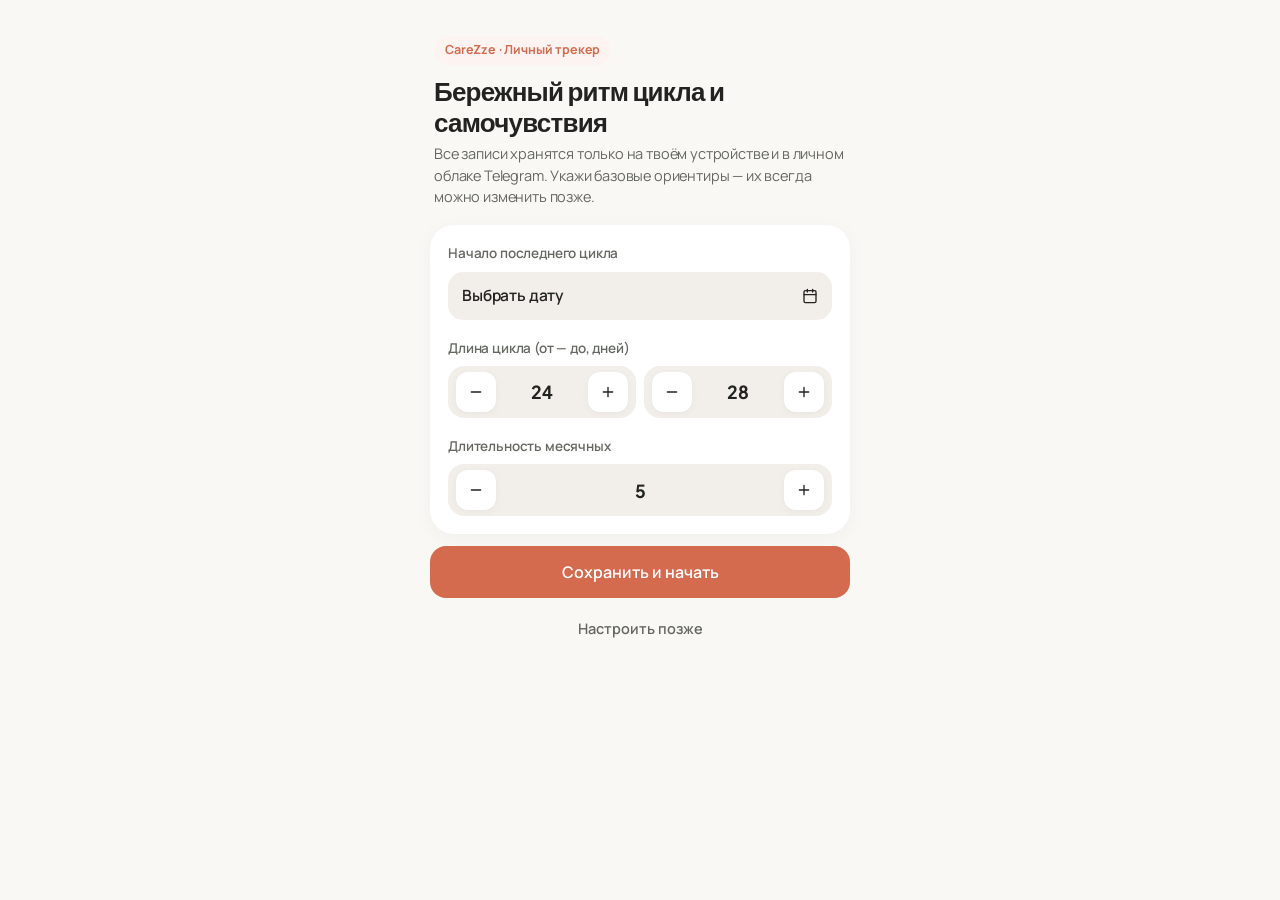
==== commit 14a997ac: "Rename index1.html to index.html" ====
--- a/index.html
+++ b/index.html
@@ -3048,7 +3048,7 @@
             <!-- Короткая мысль или триггер дня (до 140 символов) -->
             <div style="margin-top:14px;">
               <div class="field-label" style="margin-bottom:8px;">Что сейчас в голове</div>
-              <input type="text" id="dayThoughtInput" maxlength="140" value="" autocomplete="one-time-code" autocorrect="off" autocapitalize="off" spellcheck="false" data-lpignore="true" data-form-type="other" oninput="onDayThoughtInput()" placeholder="До 140 символов" />
+              <input type="text" id="dayThoughtInput" maxlength="140" value="" readonly autocomplete="off" autocorrect="off" autocapitalize="off" spellcheck="false" data-lpignore="true" data-form-type="other" onpointerdown="this.removeAttribute('readonly')" onfocus="this.removeAttribute('readonly')" oninput="onDayThoughtInput()" placeholder="До 140 символов" />
             </div>
 
             <!-- Эмоции (шкала 1–5 для каждой эмоции) -->
@@ -3158,8 +3158,8 @@
           </button>
         </div>
         <div class="med-add-grid">
-          <input type="text" id="customMedInput" value="" autocomplete="one-time-code" autocorrect="off" autocapitalize="off" spellcheck="false" data-lpignore="true" data-form-type="other" placeholder="Препарат и доза (Кетанов 1 табл)" onkeydown="if(event.key==='Enter'){event.preventDefault();logCustomPainkiller(true);}" />
-          <input type="text" id="customMedDailyLimitInput" value="" autocomplete="one-time-code" autocorrect="off" autocapitalize="off" spellcheck="false" data-lpignore="true" data-form-type="other" placeholder="Норма/сут (4 табл или 400 мг)" onkeydown="if(event.key==='Enter'){event.preventDefault();logCustomPainkiller(true);}" />
+          <input type="text" id="customMedInput" value="" readonly autocomplete="off" autocorrect="off" autocapitalize="off" spellcheck="false" data-lpignore="true" data-form-type="other" onpointerdown="this.removeAttribute('readonly')" onfocus="this.removeAttribute('readonly')" placeholder="Препарат и доза (Кетанов 1 табл)" onkeydown="if(event.key==='Enter'){event.preventDefault();logCustomPainkiller(true);}" />
+          <input type="text" id="customMedDailyLimitInput" value="" readonly autocomplete="off" autocorrect="off" autocapitalize="off" spellcheck="false" data-lpignore="true" data-form-type="other" onpointerdown="this.removeAttribute('readonly')" onfocus="this.removeAttribute('readonly')" placeholder="Норма/сут (4 табл или 400 мг)" onkeydown="if(event.key==='Enter'){event.preventDefault();logCustomPainkiller(true);}" />
         </div>
         <div class="med-add-actions">
           <button type="button" class="btn-soft" style="width:100%;" onclick="logCustomPainkiller(true)">Добавить и отметить</button>
@@ -3325,7 +3325,7 @@
           <span class="card-title" style="font-size:15.5px;">Спросить CareZze</span>
         </div>
         <div id="aiQuickThread" class="ai-chat-thread" style="display:none;"></div>
-        <textarea id="aiQuickInput" rows="2" autocomplete="one-time-code" autocorrect="off" autocapitalize="off" spellcheck="false" data-lpignore="true" data-form-type="other" oninput="renderQuickAiThread()"></textarea>
+        <textarea id="aiQuickInput" rows="2" readonly autocomplete="off" autocorrect="off" autocapitalize="off" spellcheck="false" data-lpignore="true" data-form-type="other" onpointerdown="this.removeAttribute('readonly')" onfocus="this.removeAttribute('readonly')" oninput="renderQuickAiThread()"></textarea>
         <div style="display:flex; gap:8px; margin-top:8px;">
           <button class="btn-indigo" style="height:44px; font-size:14.5px;" id="btnSendQuickAi" onclick="sendQuickAiQuestion()">
             Спросить
@@ -3346,7 +3346,7 @@
         <div id="actionableTipsList"></div>
 
         <div style="display:flex; gap:8px; margin-top:10px;">
-          <input type="text" id="customHelpInput" value="" autocomplete="one-time-code" autocorrect="off" autocapitalize="off" spellcheck="false" data-lpignore="true" data-form-type="other" placeholder="Добавить свой способ..." onkeydown="if(event.key==='Enter'){event.preventDefault();addCustomHelped();}" />
+          <input type="text" id="customHelpInput" value="" readonly autocomplete="off" autocorrect="off" autocapitalize="off" spellcheck="false" data-lpignore="true" data-form-type="other" onpointerdown="this.removeAttribute('readonly')" onfocus="this.removeAttribute('readonly')" placeholder="Добавить свой способ..." onkeydown="if(event.key==='Enter'){event.preventDefault();addCustomHelped();}" />
           <button class="btn-soft" onclick="addCustomHelped()">Добавить</button>
         </div>
 
@@ -3395,14 +3395,12 @@
         <input type="date" id="setProfileBirthDate" onchange="syncFormattedDates();" />
       </div>
 
-      <div class="field-label" style="margin-top:14px; margin-bottom:8px;">Контрацепция</div>
+      <div class="field-label" style="margin-top:14px; margin-bottom:8px;">Гормональная контрацепция</div>
       <div class="grid-2" id="contraceptionSelector">
         <button type="button" class="choice-btn active" data-val="Нет" onclick="selectContraception('Нет')">Нет</button>
         <button type="button" class="choice-btn" data-val="КОК" onclick="selectContraception('КОК')">КОК (таблетки)</button>
         <button type="button" class="choice-btn" data-val="Кольцо / пластырь" onclick="selectContraception('Кольцо / пластырь')">Кольцо / пластырь</button>
-        <button type="button" class="choice-btn" data-val="Чисто прогестиновые (мини-пили / имплант / инъекции)" onclick="selectContraception('Чисто прогестиновые (мини-пили / имплант / инъекции)')">Мини-пили / имплант</button>
         <button type="button" class="choice-btn" data-val="Гормональная ВМС" onclick="selectContraception('Гормональная ВМС')">Горм. ВМС</button>
-        <button type="button" class="choice-btn" data-val="Медная ВМС" onclick="selectContraception('Медная ВМС')">Медная ВМС</button>
       </div>
 
       <div class="field-label" style="margin-top:14px; margin-bottom:8px;">Особенности организма</div>
@@ -3413,14 +3411,12 @@
         <div class="chip" data-val="Эндометриоз">Эндометриоз</div>
         <div class="chip" data-val="Выраженный ПМС">Выраженный ПМС</div>
         <div class="chip" data-val="Чувствительность к кофеину">Чувств. к кофеину</div>
-        <div class="chip" data-val="Грудное вскармливание / послеродовой период">ГВ / после родов</div>
-        <div class="chip" data-val="Перименопауза">Перименопауза</div>
       </div>
 
       <div class="field-label" style="margin-top:14px; margin-bottom:8px;">Дополнительно</div>
       <div id="profileNotesList" class="profile-notes-list"></div>
       <div class="profile-note-add-row">
-        <input type="text" id="setProfileNotes" value="" autocomplete="one-time-code" autocorrect="off" autocapitalize="off" spellcheck="false" data-lpignore="true" data-form-type="other" placeholder="Добавить строку..." onkeydown="if(event.key==='Enter'){event.preventDefault();addProfileNoteItem();}" />
+        <input type="text" id="setProfileNotes" value="" readonly autocomplete="off" autocorrect="off" autocapitalize="off" spellcheck="false" data-lpignore="true" data-form-type="other" onpointerdown="this.removeAttribute('readonly')" onfocus="this.removeAttribute('readonly')" placeholder="Добавить строку..." onkeydown="if(event.key==='Enter'){event.preventDefault();addProfileNoteItem();}" />
         <button type="button" class="btn-soft" style="height:44px; padding:0 14px; flex-shrink:0;" onclick="addProfileNoteItem()">Добавить</button>
       </div>
 
@@ -3495,10 +3491,6 @@
 
       <div style="display:flex; flex-direction:column; gap:10px;">
         <button class="btn-soft" id="btnForceCloudSync" onclick="forceCloudSync()">Синхронизировать с облаком</button>
-        <label style="display:flex; align-items:center; gap:10px; padding:10px 12px; border-radius:12px; background:var(--surface-2); font-size:13.5px; color:var(--ink-2); cursor:pointer;">
-          <input type="checkbox" id="chkExcludeApiKeyBackup" checked style="width:18px; height:18px; accent-color:var(--accent);" />
-          <span>Не включать API-ключ в файл резервной копии</span>
-        </label>
         <button class="btn-soft" onclick="exportData()">Скачать резервную копию (.json)</button>
         <button class="btn-soft" onclick="importDataPrompt()">Восстановить из файла (.json)</button>
         <button class="btn-danger-soft" onclick="clearAllData()">Сбросить все данные</button>
@@ -4016,7 +4008,6 @@
     const ALL_EMOTIONS = [
       'Спокойствие',
       'Радость',
-      'Интерес / Вовлечённость',
       'Тревога',
       'Грусть',
       'Раздражение',
@@ -4026,7 +4017,6 @@
     const EMOTION_PALETTE = {
       'Спокойствие': { color: '#5FA882', bg: 'rgba(95, 168, 130, 0.20)' },
       'Радость': { color: '#E3AA46', bg: 'rgba(227, 170, 70, 0.20)' },
-      'Интерес / Вовлечённость': { color: '#3E9B88', bg: 'rgba(62, 155, 136, 0.20)' },
       'Тревога': { color: '#9D7CD8', bg: 'rgba(157, 124, 216, 0.20)' },
       'Грусть': { color: '#5B8FB9', bg: 'rgba(91, 143, 185, 0.20)' },
       'Раздражение': { color: '#E35D78', bg: 'rgba(227, 93, 120, 0.20)' },
@@ -4063,13 +4053,11 @@
     }
 
     function computeDerivedMood(levelsObj, energyVal, painVal, stressVal = 0) {
-      const posKeys = ['Спокойствие', 'Радость', 'Интерес / Вовлечённость'];
+      const posKeys = ['Спокойствие', 'Радость'];
       const posSum = posKeys.reduce((s, k) => s + (levelsObj[k] || 0), 0);
       const negKeys = ['Тревога', 'Грусть', 'Раздражение', 'Слезливость'];
       const negSum = negKeys.reduce((s, k) => s + (levelsObj[k] || 0), 0) + (Number(stressVal) || 0);
-      const eNum = typeof energyVal === 'number' ? energyVal : 2.5;
-      const pNum = typeof painVal === 'number' ? painVal : 0;
-      const raw = 2.8 + (posSum * 0.24) - (negSum * 0.14) + ((eNum - 2.5) * 0.25) - (pNum * 0.18);
+      const raw = 2.8 + (posSum * 0.26) - (negSum * 0.14) + ((energyVal - 2.5) * 0.25) - (painVal * 0.18);
       return Math.max(0, Math.min(5, Math.round(raw)));
     }
 
@@ -4442,13 +4430,12 @@
         soloCount: soloCnt,
         soloReset: soloCnt > 0,
         discharge: entry.discharge || '',
-        metricsRated: Boolean(entry.metricsRated),
         mood: entry.mood,
-        energy: entry.energy === null || entry.energy === undefined ? null : entry.energy,
-        pain: entry.pain === null || entry.pain === undefined ? null : entry.pain,
+        energy: entry.energy,
+        pain: entry.pain,
         ...(computeDayPeakPain(entry) > (Number(entry.pain) || 0) ? { peakPain: computeDayPeakPain(entry) } : {}),
-        libido: entry.libido === null || entry.libido === undefined ? null : entry.libido,
-        stress: entry.stress === null || entry.stress === undefined ? null : Math.max(0, Math.min(5, Math.round(Number(entry.stress) || 0))),
+        libido: entry.libido,
+        stress: Math.max(0, Math.min(5, Math.round(Number(entry.stress) || 0))),
         emotions: Object.keys(compactEmotions),
         emotionLevels: compactEmotions,
         contexts: entry.contexts || [],
@@ -4659,57 +4646,56 @@
 
       if (!isMetaOnly) {
         const monthBuckets = {};
-        const affectedMonths = new Set();
-
-        for (const [iso] of entriesList) {
-          const monthHyphen = iso.slice(0, 7); // YYYY-MM
-          const monthUnder = monthHyphen.replace('-', '_'); // YYYY_MM
+        const individualDayTargets = new Set();
+
+        for (const [iso, entry] of entriesList) {
+          const monthKey = iso.slice(0, 7);
           const isDirtyDay = dirtyBefore.has(`carezze2_d_${iso}`);
-          const isDirtyMonth = dirtyBefore.has(`carezze2_ym_${monthUnder}`) || dirtyBefore.has(`carezze2_m_${monthHyphen}`);
+          const isDirtyMonth = dirtyBefore.has(`carezze2_m_${monthKey}`);
           const matchesTarget = isFullSync
             || isDirtyDay
             || isDirtyMonth
-            || (targetSet && (targetSet.has(iso) || targetSet.has(monthHyphen) || targetSet.has(monthUnder) || Array.from(targetSet).some(t => iso.startsWith(t))));
+            || (targetSet && (targetSet.has(iso) || targetSet.has(monthKey) || Array.from(targetSet).some(t => iso.startsWith(t))));
+
           if (matchesTarget) {
-            affectedMonths.add(monthUnder);
-          }
-        }
-
-        // Собираем все дни затронутого месяца целиком, чтобы бакет не затирал соседние дни
-        for (const [iso, entry] of entriesList) {
-          const monthUnder = iso.slice(0, 7).replace('-', '_');
-          if (affectedMonths.has(monthUnder)) {
-            if (!monthBuckets[monthUnder]) monthBuckets[monthUnder] = {};
-            monthBuckets[monthUnder][iso] = compactEntryForCloud(entry, 0.85);
-          }
-        }
-
-        for (const [monthUnder, bucket] of Object.entries(monthBuckets)) {
-          const sortedIsos = Object.keys(bucket).sort();
-          let chunkIdx = 1;
-          let currentChunk = {};
-
-          for (const iso of sortedIsos) {
-            const candidate = { ...currentChunk, [iso]: bucket[iso] };
-            if (Object.keys(currentChunk).length > 0 && utf8ByteLength(JSON.stringify(candidate)) > 3900) {
-              const keyName = chunkIdx === 1 ? `carezze2_ym_${monthUnder}` : `carezze2_ym_${monthUnder}_${chunkIdx}`;
-              writePairs.push([keyName, JSON.stringify(currentChunk)]);
-              chunkIdx += 1;
-              currentChunk = { [iso]: bucket[iso] };
-            } else {
-              currentChunk = candidate;
+            if (!monthBuckets[monthKey]) monthBuckets[monthKey] = {};
+            monthBuckets[monthKey][iso] = compactEntryForCloud(entry, 0.85);
+            if ((targetSet && (targetSet.has(iso) || Array.from(targetSet).some(t => iso.startsWith(t)))) || isDirtyDay) {
+              individualDayTargets.add(iso);
             }
           }
-          if (Object.keys(currentChunk).length > 0) {
-            let finalSerialized = JSON.stringify(currentChunk);
-            if (utf8ByteLength(finalSerialized) > 3900 && Object.keys(currentChunk).length === 1) {
-              const singleIso = Object.keys(currentChunk)[0];
-              currentChunk[singleIso] = JSON.parse(serializeDaySafelyForCloud(state.entries[singleIso]));
-              finalSerialized = JSON.stringify(currentChunk);
-            }
-            const keyName = chunkIdx === 1 ? `carezze2_ym_${monthUnder}` : `carezze2_ym_${monthUnder}_${chunkIdx}`;
-            writePairs.push([keyName, finalSerialized]);
+        }
+
+        // При полной синхронизации дополнительно сохраняем последние 45 дней в индивидуальные ключи
+        if (isFullSync) {
+          Object.keys(state.entries)
+            .sort()
+            .slice(-45)
+            .forEach(iso => individualDayTargets.add(iso));
+        }
+
+        for (const iso of individualDayTargets) {
+          const entry = state.entries[iso];
+          if (entry) {
+            writePairs.push([`carezze2_d_${iso}`, serializeDaySafelyForCloud(entry)]);
           }
+        }
+
+        for (const [monthKey, bucket] of Object.entries(monthBuckets)) {
+          let payloadObj = { ...bucket };
+          let serialized = JSON.stringify(payloadObj);
+          const keysInBucket = Object.keys(payloadObj).sort();
+          while (keysInBucket.length > 1 && utf8ByteLength(serialized) > 3950) {
+            const oldestIso = keysInBucket.shift();
+            delete payloadObj[oldestIso];
+            serialized = JSON.stringify(payloadObj);
+          }
+          if (keysInBucket.length === 1 && utf8ByteLength(serialized) > 3950) {
+            const singleIso = keysInBucket[0];
+            payloadObj[singleIso] = JSON.parse(serializeDaySafelyForCloud(state.entries[singleIso]));
+            serialized = JSON.stringify(payloadObj);
+          }
+          writePairs.push([`carezze2_m_${monthKey}`, serialized]);
         }
       }
 
@@ -4919,11 +4905,10 @@
         soloReset: false,
         discharge: '',
         mood: 3,
-        metricsRated: false,
-        energy: null,
-        pain: null,
-        libido: null,
-        stress: null,
+        energy: 0,
+        pain: 0,
+        libido: 0,
+        stress: 0,
         emotions: [],
         emotionLevels: createDefaultEmotionLevels(),
         contexts: [],
@@ -4991,23 +4976,11 @@
             });
           }
         } else {
-          const hasRatedFlag = entry.metricsRated === true
-            || [entry.energy, entry.pain, entry.libido, entry.stress].some(v => typeof v === 'number' && v > 0)
-            || Object.values(entry.emotionLevels || {}).some(v => Number(v) > 0);
-          entry.metricsRated = hasRatedFlag;
-          entry.energy = entry.energy === null || entry.energy === undefined
-            ? (hasRatedFlag ? 0 : null)
-            : Math.max(0, Math.min(5, Math.round(Number(entry.energy) || 0)));
-          entry.pain = entry.pain === null || entry.pain === undefined
-            ? (hasRatedFlag ? 0 : null)
-            : Math.max(0, Math.min(5, Math.round(Number(entry.pain) || 0)));
-          entry.libido = entry.libido === null || entry.libido === undefined
-            ? (hasRatedFlag ? 0 : null)
-            : Math.max(0, Math.min(5, Math.round(Number(entry.libido) || 0)));
-          const rawS = entry.stress !== undefined && entry.stress !== null
-            ? entry.stress
-            : (legacyStressRaw !== undefined ? legacyStressRaw : (legacyContextStress || (hasRatedFlag ? 0 : null)));
-          entry.stress = rawS === null ? null : Math.max(0, Math.min(5, Math.round(Number(rawS) || 0)));
+          entry.energy = Math.max(0, Math.min(5, Math.round(Number(entry.energy) || 0)));
+          entry.pain = Math.max(0, Math.min(5, Math.round(Number(entry.pain) || 0)));
+          entry.libido = Math.max(0, Math.min(5, Math.round(Number(entry.libido) || 0)));
+          const rawS = entry.stress !== undefined ? entry.stress : (legacyStressRaw !== undefined ? legacyStressRaw : legacyContextStress);
+          entry.stress = Math.max(0, Math.min(5, Math.round(Number(rawS) || 0)));
         }
         entry.scaleMax = 5;
         if (isLegacy10 && entry.peakPain !== undefined) {
@@ -5355,7 +5328,7 @@
         const cloudEntriesMap = {};
 
         const monthKeys = keys.filter(k =>
-          k.startsWith('carezze2_ym_') || k.startsWith('carezze2_m_') || k.startsWith('carezze1_m_') || k.startsWith('ritm9_m_') || k.startsWith('ritm8_m_')
+          k.startsWith('carezze2_m_') || k.startsWith('carezze1_m_') || k.startsWith('ritm9_m_') || k.startsWith('ritm8_m_')
         );
         const dayKeys = keys.filter(k => k.startsWith('carezze2_d_'));
 
@@ -6170,7 +6143,6 @@
         soloCount: soloCnt,
         soloReset: soloCnt > 0,
         discharge: cleanDischarge,
-        metricsRated: true,
         mood: computeDerivedMood(normalizedLevels, metrics.energy, metrics.pain, metrics.stress),
         energy: metrics.energy,
         pain: metrics.pain,
@@ -6332,18 +6304,12 @@
       updateSummaries();
     }
 
-    function getCycleMaxCap() {
-      const conds = state.settings?.profile?.conditions || [];
-      return (conds.includes('СПКЯ') || conds.includes('Перименопауза')) ? 90 : 60;
-    }
-
     function getCycleBounds() {
-      const cap = getCycleMaxCap();
       const base = Number(state.settings.cycleLength) || 28;
       const rawMin = state.settings.cycleLengthMin !== undefined ? Number(state.settings.cycleLengthMin) : base;
       const rawMax = state.settings.cycleLengthMax !== undefined ? Number(state.settings.cycleLengthMax) : base;
-      const minLen = Math.max(21, Math.min(cap, Math.min(rawMin || base, rawMax || base)));
-      const maxLen = Math.max(21, Math.min(cap, Math.max(rawMin || base, rawMax || base)));
+      const minLen = Math.max(21, Math.min(45, Math.min(rawMin || base, rawMax || base)));
+      const maxLen = Math.max(21, Math.min(45, Math.max(rawMin || base, rawMax || base)));
       const midLen = Math.round((minLen + maxLen) / 2);
       return { minLen, maxLen, midLen, isVariable: maxLen > minLen };
     }
@@ -6418,45 +6384,8 @@
         : Boolean(savedEntry?.isOvulation);
 
       const contraception = state.settings?.profile?.contraception || 'Нет';
-      const conditions = state.settings?.profile?.conditions || [];
-      const isCombinedHormonal = contraception === 'КОК' || contraception === 'Кольцо / пластырь';
-      const isProgestinOnly = contraception === 'Чисто прогестиновые (мини-пили / имплант / инъекции)' || contraception === 'Гормональная ВМС';
-      const isSuppressedOvulation = isCombinedHormonal || isProgestinOnly;
+      const isSuppressedOvulation = contraception === 'КОК' || contraception === 'Кольцо / пластырь';
       const isHormonalIUD = contraception === 'Гормональная ВМС';
-      const isCopperIUD = contraception === 'Медная ВМС';
-      const isPCOSOrPeri = conditions.includes('СПКЯ') || conditions.includes('Перименопауза');
-      const isLactation = conditions.includes('Грудное вскармливание / послеродовой период');
-      const suppressAlarmDelay = isProgestinOnly || isPCOSOrPeri || isLactation;
-
-      // Поиск подтверждённой овуляции (ручная отметка или устойчивый температурный сдвиг запястья >= +0.25 °C за 3 дня)
-      const markedOvulDates = Object.keys(state.entries)
-        .filter(d => d >= state.settings.lastPeriodStart && state.entries[d]?.isOvulation)
-        .sort();
-      if (tempIsOvulation && selectedDate >= state.settings.lastPeriodStart && !markedOvulDates.includes(selectedDate)) {
-        markedOvulDates.push(selectedDate);
-        markedOvulDates.sort();
-      }
-      let anchorOvulISO = markedOvulDates.length ? markedOvulDates[markedOvulDates.length - 1] : null;
-      if (!anchorOvulISO && !isSuppressedOvulation) {
-        const tempDays = Object.keys(state.entries)
-          .filter(d => d >= state.settings.lastPeriodStart && typeof state.entries[d]?.wristTempDelta === 'number')
-          .sort();
-        for (let idx = 6; idx <= tempDays.length - 3; idx++) {
-          const baseSlice = tempDays.slice(idx - 6, idx).map(d => state.entries[d].wristTempDelta);
-          const baseAvg = baseSlice.reduce((a, b) => a + b, 0) / baseSlice.length;
-          const post3 = tempDays.slice(idx, idx + 3).map(d => state.entries[d].wristTempDelta);
-          if (post3.every(v => v >= baseAvg + 0.25)) {
-            anchorOvulISO = shiftISOByDays(tempDays[idx], -1);
-            break;
-          }
-        }
-      }
-
-      const ovulAnchoredStart = anchorOvulISO ? shiftISOByDays(anchorOvulISO, 13) : null;
-      const ovulAnchoredEnd = anchorOvulISO ? shiftISOByDays(anchorOvulISO, 15) : null;
-      const daysAfterConfirmedOvul = anchorOvulISO
-        ? Math.round((target - parseLocalISO(anchorOvulISO)) / 86400000)
-        : null;
 
       const ovulStart = Math.max(pLen + 2, minLen - 15);
       const ovulEnd = Math.max(ovulStart + 1, maxLen - 13);
@@ -6475,30 +6404,9 @@
 
       if (diffDays >= 0 && !hasExplicitPeriodOnDate && !hasExplicitPeriodAfterStart) {
         cycleDay = diffDays + 1;
-        if (daysAfterConfirmedOvul !== null && daysAfterConfirmedOvul >= 0) {
-          if (daysAfterConfirmedOvul <= 15) {
-            isDelay = false;
-            if (daysAfterConfirmedOvul >= 13) {
-              isExpectedWindow = true;
-            }
-          } else {
-            const extraDays = daysAfterConfirmedOvul - 15;
-            if (suppressAlarmDelay) {
-              isDelay = false;
-              isExpectedWindow = true;
-              delayDays = extraDays;
-            } else {
-              isDelay = true;
-              delayDays = extraDays;
-            }
-          }
-        } else if (cycleDay > maxLen) {
+        if (cycleDay > maxLen) {
           const extraDays = cycleDay - maxLen;
-          if (suppressAlarmDelay) {
-            isDelay = false;
-            isExpectedWindow = true;
-            delayDays = extraDays;
-          } else if (extraDays >= 6) {
+          if (extraDays >= 6) {
             isDelay = true;
             delayDays = extraDays;
           } else {
@@ -6518,14 +6426,7 @@
       let isPredictedOvulation = false;
 
       const todayDiffDays = Math.round((today - start) / (1000 * 60 * 60 * 24));
-      const todayAfterConfirmedOvul = anchorOvulISO
-        ? Math.round((today - parseLocalISO(anchorOvulISO)) / 86400000)
-        : null;
-      const hasOngoingDelay = !suppressAlarmDelay && (
-        todayAfterConfirmedOvul !== null
-          ? todayAfterConfirmedOvul >= 16
-          : (todayDiffDays + 1) > maxLen
-      ) && !Object.values(state.entries).some(
+      const hasOngoingDelay = (todayDiffDays + 1) > maxLen && !Object.values(state.entries).some(
         e => e.isPeriod && e.date > state.settings.lastPeriodStart && e.date <= getTodayISO(0)
       );
 
@@ -6546,7 +6447,18 @@
         }
       }
 
-      if (target > today && !isMarkedPeriod && !hasOngoingDelay && !isProgestinOnly) {
+      const markedOvulDates = Object.keys(state.entries)
+        .filter(d => d >= state.settings.lastPeriodStart && state.entries[d]?.isOvulation)
+        .sort();
+      if (tempIsOvulation && selectedDate >= state.settings.lastPeriodStart && !markedOvulDates.includes(selectedDate)) {
+        markedOvulDates.push(selectedDate);
+        markedOvulDates.sort();
+      }
+      const anchorOvulISO = markedOvulDates.length ? markedOvulDates[markedOvulDates.length - 1] : null;
+      const ovulAnchoredStart = anchorOvulISO ? shiftISOByDays(anchorOvulISO, 13) : null;
+      const ovulAnchoredEnd = anchorOvulISO ? shiftISOByDays(anchorOvulISO, 15) : null;
+
+      if (target > today && !isMarkedPeriod && !hasOngoingDelay) {
         if (ovulAnchoredStart && ovulAnchoredEnd && dateISO >= ovulAnchoredStart && dateISO <= ovulAnchoredEnd) {
           isPredictedPeriod = true;
         } else if (!ovulAnchoredStart) {
@@ -6554,7 +6466,7 @@
           const currentCyclePeriodAlreadyEnded = diffDays >= 0 && diffDays < minLen && hasStoppedPeriodByDate;
           if ((!currentCyclePeriodAlreadyEnded && projectedDay <= pLen) || (isVariable && cycleDay >= minLen && cycleDay <= maxLen)) {
             isPredictedPeriod = true;
-          } else if (!isSuppressedOvulation && projectedDay >= ovulStart && projectedDay <= ovulEnd) {
+          } else if (!isSuppressedOvulation && !isHormonalIUD && projectedDay >= ovulStart && projectedDay <= ovulEnd) {
             isPredictedOvulation = true;
           }
         }
@@ -6564,9 +6476,7 @@
       let phaseCode = '';
 
       if (isMarkedPeriod) {
-        phase = isCombinedHormonal
-          ? 'Кровотечение отмены'
-          : (isProgestinOnly ? 'Кровянистые выделения' : 'Менструация');
+        phase = isSuppressedOvulation ? 'Кровотечение отмены' : 'Менструация';
         phaseCode = 'menstrual';
       } else if (isDelay) {
         phase = `Задержка · ${pluralDays(delayDays)}`;
@@ -6574,7 +6484,7 @@
       } else if (isMarkedOvulation) {
         phase = 'Овуляция';
         phaseCode = 'ovulation';
-      } else if (isCombinedHormonal) {
+      } else if (isSuppressedOvulation) {
         if (cycleDay <= midLen - 7) {
           phase = 'Активные дни приёма';
           phaseCode = 'follicular';
@@ -6582,20 +6492,6 @@
           phase = 'Окно отмены / пауза';
           phaseCode = 'late_luteal';
         }
-      } else if (isProgestinOnly) {
-        phase = 'Непрерывный прогестиновый фон';
-        phaseCode = 'follicular';
-      } else if (daysAfterConfirmedOvul !== null && daysAfterConfirmedOvul >= 0 && daysAfterConfirmedOvul <= 15) {
-        if (daysAfterConfirmedOvul <= 9) {
-          phase = 'Лютеиновая фаза';
-          phaseCode = 'early_luteal';
-        } else {
-          phase = 'Предменструальное окно';
-          phaseCode = 'late_luteal';
-        }
-      } else if ((isPCOSOrPeri || isLactation) && cycleDay > maxLen) {
-        phase = `Удлинённый цикл · ${cycleDay} д.ц.`;
-        phaseCode = 'late_luteal';
       } else if (isExpectedWindow) {
         phase = delayDays > 0 ? `Ожидание цикла (+${delayDays} дн.)` : 'Окно нового цикла';
         phaseCode = 'late_luteal';
@@ -6631,14 +6527,8 @@
         isMarkedPeriod,
         isPredictedPeriod,
         isPredictedOvulation,
-        isCombinedHormonal,
-        isProgestinOnly,
         isSuppressedOvulation,
         isHormonalIUD,
-        isCopperIUD,
-        isPCOSOrPeri,
-        isLactation,
-        anchorOvulISO,
         contraception,
         ovulationDay,
         ovulStart,
@@ -6649,14 +6539,10 @@
 
     function getPhaseShortHint(info) {
       if (info.isDelay) return `Задержка · ${pluralDays(info.delayDays)}`;
-      if (info.isProgestinOnly) return `${info.phase} · без паузы отмены`;
-      if ((info.isPCOSOrPeri || info.isLactation) && info.cycleDay > info.maxLen) {
-        return `${info.phase} · без тревожного порога`;
-      }
       if (info.isExpectedWindow) return `Окно нового цикла (${info.minLen}–${info.maxLen} дн.)`;
       if (tempIsPeriod || info.phaseCode === 'menstrual') {
         const toOvul = info.ovulStart - info.cycleDay;
-        return (!info.isSuppressedOvulation && toOvul > 0)
+        return (!info.isSuppressedOvulation && !info.isHormonalIUD && toOvul > 0)
           ? `${info.phase} · до овуляции ~${pluralDays(toOvul)}`
           : `${info.phase} · бережный режим`;
       }
@@ -6665,7 +6551,7 @@
         return `${info.phase} · до месячных ~${pluralDays(toPeriod)}`;
       }
       if (info.cycleDay < info.ovulStart) {
-        if (!info.isSuppressedOvulation) {
+        if (!info.isSuppressedOvulation && !info.isHormonalIUD) {
           return `${info.phase} · до овуляции ~${pluralDays(info.ovulStart - info.cycleDay)}`;
         }
         const toPause = Math.max(1, info.midLen - 7 - info.cycleDay);
@@ -6907,11 +6793,10 @@
                   soloReset: false,
                   discharge: 'Умеренные',
                   mood: 3,
-                  metricsRated: false,
-                  energy: null,
-                  pain: null,
-                  libido: null,
-                  stress: null,
+                  energy: 0,
+                  pain: 0,
+                  libido: 0,
+                  stress: 0,
                   emotions: [],
                   emotionLevels: createDefaultEmotionLevels(),
                   contexts: [],
@@ -7413,23 +7298,10 @@
     function buildDefaultSteps(entry, info) {
       const normContexts = (entry.contexts || []).map(normalizeContextLabel);
       const hasBreast = normContexts.includes('Чувствительность груди');
-      const hasFeverOrChills = normContexts.includes('Озноб / температура')
-        || (typeof entry.wristTempDelta === 'number' && entry.wristTempDelta >= 38.0);
       const conditions = state.settings?.profile?.conditions || [];
-
-      if (hasFeverOrChills && ((typeof entry.pain === 'number' && entry.pain >= 1) || Boolean(entry.discharge && entry.discharge !== 'Сухо' && entry.discharge !== 'Сухие / скудные'))) {
-        return [
-          'Не прикладывай грелку и не принимай горячую ванну при температуре или ознобе.',
-          'Измерь температуру тела, пей больше чистой воды и отслеживай характер боли и выделений.',
-          'Обратись к гинекологу или за очной медицинской помощью для исключения острого воспаления.'
-        ];
-      }
-
       if (entry.isPeriod || info.phaseCode === 'menstrual') {
         return [
-          hasFeverOrChills
-            ? 'Откажись от грелки из-за озноба/температуры и выбери спокойный постельный или полупостельный режим.'
-            : 'Создай мягкое тепло для живота или поясницы и сними лишнюю нагрузку на первые часы.',
+          'Создай тепло для живота или поясницы и сними лишнюю нагрузку на первые часы.',
           conditions.includes('Низкий ферритин / анемия') || entry.discharge === 'Обильные'
             ? 'Пей достаточно воды и добавь в рацион белок с гемовым железом (мясо, печень, гречка + витамин C).'
             : 'Выпей тёплую воду и добавь еду с железом и белком.',
@@ -7468,8 +7340,8 @@
       }
       const emosMap = buildLoadedEmotionLevels(entry);
       const highDistress = (emosMap['Тревога'] ?? 0) >= 3 || (emosMap['Грусть'] ?? 0) >= 3 || (Number(entry.stress) || 0) >= 3;
-      const energyVal = typeof entry.energy === 'number' ? entry.energy : 0;
-      const painVal = typeof entry.pain === 'number' ? entry.pain : 0;
+      const energyVal = Number(entry.energy) || 0;
+      const painVal = Number(entry.pain) || 0;
 
       if (painVal >= 3 || (energyVal > 0 && energyVal <= 2)) {
         return [
@@ -7564,23 +7436,6 @@
           patBox.style.display = 'none';
         }
 
-        const hasFeverOrChills = normContexts.includes('Озноб / температура')
-          || (typeof entry.wristTempDelta === 'number' && entry.wristTempDelta >= 38.0);
-        const hasPelvicFeverRedFlag = hasFeverOrChills && (
-          (typeof entry.pain === 'number' && entry.pain >= 1) ||
-          Boolean(entry.discharge && entry.discharge !== 'Сухо' && entry.discharge !== 'Сухие / скудные')
-        );
-
-        let consecutiveHeavyDays = 0;
-        for (let back = 0; back < 10; back++) {
-          const checkEnt = state.entries[shiftISOByDays(selectedDate, -back)];
-          if (checkEnt && checkEnt.discharge === 'Обильные') consecutiveHeavyDays += 1;
-          else break;
-        }
-        const heavyFerritinNote = (conditions.includes('Низкий ферритин / анемия') && consecutiveHeavyDays > 2)
-          ? ` Обильные выделения идут уже ${consecutiveHeavyDays}-й день подряд — при склонности к низкому ферритину важно усилить питьевой режим и обсудить с врачом контроль ферритина и приём железа.`
-          : '';
-
         const extraBodyNotes = [];
         if (hasBreast) {
           extraBodyNotes.push('Чувствительность груди связана с реакцией железистой ткани на гормональные колебания и задержку жидкости — помогает мягкое бельё без косточек и отказ от кофеина.');
@@ -7594,72 +7449,52 @@
         if (conditions.includes('Мигрени') && (info.phaseCode === 'late_luteal' || info.phaseCode === 'menstrual' || hasSleepDebt)) {
           extraBodyNotes.push('С учётом склонности к мигреням падение эстрогена и недосып сейчас являются частыми триггерами — держи под рукой свой проверенный препарат раннего купирования.');
         }
-        if (conditions.includes('Эндометриоз') && (typeof entry.pain === 'number' && entry.pain >= 2 || entry.isPeriod)) {
+        if (conditions.includes('Эндометриоз') && (entry.pain >= 2 || entry.isPeriod)) {
           extraBodyNotes.push('При эндометриозе воспалительный отклик тканей выше — не терпи нарастающую боль, лучше снимать спазм на старте.');
         }
-        if (conditions.includes('СПКЯ') && (info.isDelay || info.cycleDay > info.maxLen)) {
+        if (conditions.includes('СПКЯ') && info.isDelay) {
           extraBodyNotes.push('При СПКЯ удлинение фолликулярной фазы и сдвиг овуляции встречаются чаще, но при задержке после близости тест всё равно необходим.');
         }
         if (conditions.includes('Чувствительность к кофеину') && (hasAnxiety || hasBreast || info.phaseCode === 'late_luteal')) {
           extraBodyNotes.push('При чувствительности к кофеину он сейчас может усиливать сердцебиение, тревожность и напряжение в груди.');
         }
-        if (info.isCopperIUD && (entry.isPeriod || (typeof entry.pain === 'number' && entry.pain >= 2))) {
-          extraBodyNotes.push('На фоне медной ВМС менструации и простагландиновые спазмы могут быть более интенсивными — важно следить за объёмом кровопотери и уровнем ферритина.');
-        }
         const extraBodySuffix = extraBodyNotes.length ? ' ' + extraBodyNotes.join(' ') : '';
 
-        if (hasPelvicFeverRedFlag) {
-          gynH.textContent = 'Важно: температура / озноб на фоне боли или выделений';
-          gynB.textContent = 'Сочетание повышенной температуры или озноба с болью внизу живота или необычными выделениями — красный флаг (возможен острый воспалительный процесс органов малого таза). Грелку на живот прикладывать нельзя — обратись к гинекологу или за очной медицинской помощью.' + extraBodySuffix;
-        } else if (info.isDelay) {
+        if (info.isDelay) {
           gynH.textContent = `${info.phase} — тело и цикл`;
           gynB.textContent = (info.delayDays <= 7
             ? 'Цикл сместился: такое бывает при стрессе, недосыпе, болезни или сдвиге овуляции. Если была близость, сделай утренний тест и понаблюдай за самочувствием.'
             : 'Задержка превысила неделю. Лучше не гадать и спокойно сходить к гинекологу на осмотр и УЗИ (а при резкой односторонней боли или головокружении — обратиться срочно).') + extraBodySuffix;
-        } else if (typeof entry.pain === 'number' && entry.pain >= 3) {
+        } else if (entry.pain >= 3) {
           gynH.textContent = 'Выраженные спазмы и боль';
-          gynB.textContent = (hasFeverOrChills
-            ? 'Простагландины усиливают сокращения матки, из-за чего тянет низ живота или поясницу. Из-за отметки температуры/озноба грелку прикладывать нельзя — прими подходящее обезболивающее и при сохранении симптомов покажись врачу.'
-            : 'Простагландины усиливают сокращения матки, из-за чего тянет низ живота, поясницу или отдаёт в бедро. Тепло и вовремя принятое обезболивающее помогают прервать болевой каскад.') + extraBodySuffix;
+          gynB.textContent = ('Простагландины усиливают сокращения матки, из-за чего тянет низ живота, поясницу или отдаёт в бедро. Тепло и вовремя принятое обезболивающее помогают прервать болевой каскад.') + extraBodySuffix;
         } else if (entry.isOvulation || info.phaseCode === 'ovulation') {
           gynH.textContent = 'Овуляторное окно';
           gynB.textContent = ('Эстрогены на пике, возможны короткие тянущие ощущения с одного бока, чувствительность груди и прозрачные тянущиеся выделения. Тело часто легче откликается на движение и близость.') + extraBodySuffix;
         } else if (entry.isPeriod || info.phaseCode === 'menstrual') {
           gynH.textContent = `${info.phase} · День ${info.cycleDay}`;
-          if (info.isCombinedHormonal) {
-            gynB.textContent = 'Идёт реакция отмены на паузе/плацебо контрацепции: эндометрий тоньше, чем в естественном цикле, но телу всё равно нужны бережный режим и достаточное питьё.' + heavyFerritinNote + extraBodySuffix;
-          } else if (info.isProgestinOnly) {
-            gynB.textContent = 'На фоне чисто прогестиновой контрацепции возможны нерегулярные мажущие или кровянистые выделения — это типичная реакция адаптации эндометрия.' + heavyFerritinNote + extraBodySuffix;
+          if (info.isSuppressedOvulation) {
+            gynB.textContent = 'Идёт реакция отмены на паузе/плацебо контрацепции: эндометрий тоньше, чем в естественном цикле, но телу всё равно нужны тепло, вода и щадящий режим.' + extraBodySuffix;
           } else {
             gynB.textContent = (entry.discharge === 'Обильные'
               ? 'Уровень эстрогена и прогестерона на минимуме. При обильных выделениях важно пить больше воды и восполнять железо (если прокладка/тампон максимальной впитываемости заполняются быстрее чем за 2 часа — это повод показаться врачу).'
-              : 'Гормональный фон на минимуме, организм обновляет эндометрий. Телу нужно больше тепла и восстановления; мягкая прогулка или растяжка без спешки обычно облегчают тянущие ощущения.') + heavyFerritinNote + extraBodySuffix;
+              : 'Гормональный фон на минимуме, организм обновляет эндометрий. Телу нужно больше тепла и восстановления; мягкая прогулка или растяжка без спешки обычно облегчают тянущие ощущения.') + extraBodySuffix;
           }
         } else if (info.phaseCode === 'late_luteal') {
-          gynH.textContent = info.isCombinedHormonal
-            ? 'Окно отмены / пауза'
-            : ((info.isPCOSOrPeri || info.isLactation) && info.cycleDay > info.maxLen ? info.phase : 'Предменструальное окно');
-          gynB.textContent = (info.isCombinedHormonal
+          gynH.textContent = info.isSuppressedOvulation ? 'Окно отмены / пауза' : 'Предменструальное окно';
+          gynB.textContent = (info.isSuppressedOvulation
             ? 'Во время безгормонального интервала уровень синтетических гормонов падает — возможны тянущие ощущения, головная боль или колебания энергии.'
-            : ((info.isPCOSOrPeri || info.isLactation) && info.cycleDay > info.maxLen
-                ? 'При СПКЯ, перименопаузе или грудном вскармливании фолликулярная фаза может быть удлинённой и нерегулярной без признака острой задержки. Ориентируйся на текущее самочувствие и бережный ритм.'
-                : 'Прогестерон начинает снижаться, могут появляться отёчность, тяжесть, тяга к сладкому и скачки энергии. Организму легче при ровном питании без резких скачков глюкозы.')) + extraBodySuffix;
+            : 'Прогестерон начинает снижаться, могут появляться отёчность, тяжесть, тяга к сладкому и скачки энергии. Организму легче при ровном питании без резких скачков глюкозы.') + extraBodySuffix;
         } else if (info.phaseCode === 'early_luteal') {
           gynH.textContent = 'Лютеиновая фаза';
           gynB.textContent = ('Преобладает прогестерон: температура тела чуть выше, обмен веществ немного замедляется, а потребность в спокойном ритме и регулярном питании растёт.') + extraBodySuffix;
         } else {
-          gynH.textContent = info.isCombinedHormonal
-            ? 'Активные дни приёма'
-            : (info.isProgestinOnly ? 'Непрерывный прогестиновый фон' : 'Фолликулярная фаза');
-          gynB.textContent = (info.isCombinedHormonal
+          gynH.textContent = info.isSuppressedOvulation ? 'Активные дни приёма' : 'Фолликулярная фаза';
+          gynB.textContent = (info.isSuppressedOvulation
             ? 'Ровный гормональный фон за счёт препарата подавляет овуляцию и сглаживает резкие перепады цикла. Хорошее время для стабильного рабочего и тренировочного ритма.'
-            : (info.isProgestinOnly
-                ? 'Чисто прогестиновый метод работает непрерывно без циклической паузы отмены, поэтому привычных фаз подъёма и спада эстрогена может не быть.'
-                : 'Эстроген постепенно растёт, ясность ума и выносливость обычно прибавляются. Телу легче даётся физическая активность, новые задачи и смена обстановки.')) + extraBodySuffix;
-        }
-
-        const thoughtText = String(entry.dayThought || '').trim();
-        const hasPositiveAnchor = (levels['Радость'] ?? 0) >= 3 || (levels['Интерес / Вовлечённость'] ?? 0) >= 3;
+            : 'Эстроген постепенно растёт, ясность ума и выносливость обычно прибавляются. Телу легче даётся физическая активность, новые задачи и смена обстановки.') + extraBodySuffix;
+        }
+
         psyH.textContent = emosLabeled.slice(0, 3).join(' · ');
         if (info.isDelay) {
           psyB.textContent = 'Неопределённость запускает тревожные руминации. В КПТ здесь помогает разделение фактов и домыслов: выпиши, что известно точно, и ограничься одним конкретным шагом вместо прокручивания сценариев.';
@@ -7669,7 +7504,7 @@
           psyB.textContent = 'Тревога — это режим мобилизации нервной системы, а не сигнал реальной угрозы. Сделай удлинённый выдох, верни внимание в тело через 5 опор вокруг и выгрузи мысли на бумагу, отделив факты от гипотез.';
         } else if (hasTearfulness) {
           psyB.textContent = 'Слезливость и обострённая чувствительность говорят о высокой эмоциональной проницаемости и усталости нервной системы. Не ругай себя за слёзы: легализуй эмоцию, снизь требования к себе на сегодня и дай телу безопасную разрядку.';
-        } else if ((typeof entry.pain === 'number' && entry.pain >= 3) || (typeof entry.energy === 'number' && entry.energy > 0 && entry.energy <= 1)) {
+        } else if (entry.pain >= 3 || entry.energy <= 1) {
           psyB.textContent = 'Когда тело болит или истощено, внутренний критик часто требует прежней скорости. Сними требование «сделать всё идеально» и перейди в режим бережного минимума без самокритики.';
         } else if (hasIrritability) {
           psyB.textContent = 'Раздражительность — маркер перегрузки границ или сенсорного шума. Возьми паузу на 10 минут до ответа в сложных диалогах и убери лишние раздражители.';
@@ -7677,13 +7512,6 @@
           psyB.textContent = 'При грусти и спаде фона ожидание «сначала появится настроение, потом начну делать» не работает. В КПТ помогает поведенческая активация: одно крошечное действие на 5–10 минут без оценки результата.';
         } else {
           psyB.textContent = 'Эмоциональный фон устойчивый. Отличный момент, чтобы зафиксировать, какие действия и привычки сегодня дают тебе опору и радость.';
-        }
-
-        if (thoughtText) {
-          psyB.textContent += ` В заметке дня: «${thoughtText}» — проверь эту мысль на факты: что здесь объективно подтверждено, а что является автоматическим прогнозом или требованием к себе.`;
-        }
-        if (hasPositiveAnchor && (hasAnxiety || hasLowMood || hasIrritability || hasTearfulness)) {
-          psyB.textContent += ' При этом в фоне сохраняются радость или живой интерес — опирайся на то, что сейчас удерживает вовлечённость.';
         }
 
         if (normalizeSoloCount(entry) > 0) {
@@ -7720,8 +7548,6 @@
       const normContexts = (entry.contexts || []).map(normalizeContextLabel);
       const hasBreast = normContexts.includes('Чувствительность груди');
       const hasEdema = normContexts.includes('Отёки');
-      const hasFeverOrChills = normContexts.includes('Озноб / температура')
-        || (typeof entry.wristTempDelta === 'number' && entry.wristTempDelta >= 38.0);
       const stressVal = entry.stress !== undefined ? Number(entry.stress) : (Number(entry.emotionLevels?.['Стресс']) || 0);
       const hasAnxiety = (levels['Тревога'] ?? 0) >= 3 || stressVal >= 3;
       const hasIrritability = (levels['Раздражение'] ?? 0) >= 3;
@@ -7754,7 +7580,7 @@
             isCustom: false
           });
         }
-        if ((entry.pain >= 2 || entry.isPeriod) && !hasFeverOrChills) {
+        if (entry.pain >= 2 || entry.isPeriod) {
           tips.push({
             id: 'Тепло на низ живота или поясницу',
             title: 'Тепло на низ живота или поясницу',
@@ -7762,7 +7588,7 @@
             isCustom: false
           });
         }
-        if (!hasFeverOrChills && ((typeof entry.pain === 'number' && entry.pain >= 2) || (typeof entry.peakPain === 'number' && entry.peakPain >= 2))) {
+        if (entry.pain >= 2) {
           tips.push({
             id: 'Нурофен 15 мл / 300 мг',
             title: 'Нурофен 15 мл / 300 мг',
@@ -7776,7 +7602,7 @@
             isCustom: false
           });
         }
-        if (hasAnxiety || (typeof entry.pain === 'number' && entry.pain >= 3) || normalizeSoloCount(entry) > 0) {
+        if (hasAnxiety || entry.pain >= 3 || normalizeSoloCount(entry) > 0) {
           tips.push({
             id: 'Медленное дыхание',
             title: 'Медленное дыхание',
@@ -7800,7 +7626,7 @@
             isCustom: false
           });
         }
-        if (hasLowMood || (typeof entry.energy === 'number' && entry.energy > 0 && entry.energy <= 1)) {
+        if (hasLowMood || entry.energy <= 1) {
           tips.push({
             id: 'Одно микро-дело на 10 минут',
             title: 'Одно микро-дело на 10 минут',
@@ -7931,13 +7757,9 @@
         parts.push(`Дата рождения: ${prof.birthDate}`);
       }
       if (prof.contraception && prof.contraception !== 'Нет') {
-        if (prof.contraception === 'Медная ВМС') {
-          parts.push('Контрацепция: Медная ВМС (естественный овуляторный цикл сохранён, но менструации и простагландиновые спазмы могут быть обильнее и болезненнее)');
-        } else {
-          parts.push(`Контрацепция: ${prof.contraception} (учитывай, что собственный овуляторный цикл подавлен или изменён методом, а кровотечение является реакцией отмены / действием гормонов)`);
-        }
+        parts.push(`Гормональная контрацепция: ${prof.contraception} (учитывай, что собственный овуляторный цикл подавлен или изменён препаратом, а кровотечение является реакцией отмены / действием гормонов)`);
       } else {
-        parts.push('Контрацепция: не используется (естественный цикл)');
+        parts.push('Гормональная контрацепция: не используется (естественный цикл)');
       }
       if (prof.conditions && prof.conditions.length) {
         parts.push(`Известные особенности: ${prof.conditions.join(', ')}`);
@@ -8158,19 +7980,17 @@
 
     function clearAllTextInputs(force = false) {
       const nonce = `${Date.now()}_${Math.random().toString(36).slice(2, 7)}`;
-      ['dayThoughtInput', 'aiQuickInput', 'customMedInput', 'customMedDailyLimitInput', 'customHelpInput', 'setProfileNotes'].forEach(id => {
+      ['aiQuickInput', 'customMedInput', 'customMedDailyLimitInput', 'customHelpInput', 'setProfileNotes'].forEach(id => {
         const el = document.getElementById(id);
         if (!el) return;
-        el.removeAttribute('readonly');
-        el.setAttribute('autocomplete', 'one-time-code');
-        el.setAttribute('name', `nofill_${id}_${nonce}`);
-        if (id === 'dayThoughtInput') return;
         if (!force && document.activeElement === el) return;
         el.value = '';
         el.defaultValue = '';
         if (el.tagName === 'TEXTAREA') {
           el.textContent = '';
         }
+        el.setAttribute('name', `nofill_${id}_${nonce}`);
+        el.setAttribute('readonly', 'readonly');
       });
       const keyInp = document.getElementById('setGeminiKey');
       if (keyInp && !state.settings.geminiApiKey) {
@@ -8460,58 +8280,7 @@
       const isAbsolute = Math.abs(Number(val)) >= 20;
       const sign = (!isAbsolute && val > 0) ? '+' : '';
       insp.style.display = 'block';
-      insp.innerHTML = `<div style="display:flex; align-items:center; justify-content:space-between; gap:10px;">
-        <span>${escapeHtml(formatHumanDate(dateISO))} · Температура: ${sign}${Number(val).toFixed(1)} °C</span>
-        <button type="button" class="btn-soft" style="height:30px; padding:0 10px; font-size:12px; flex-shrink:0;" onclick="openAnalyticsDate('${dateISO}')">Открыть день</button>
-      </div>`;
-    }
-
-    function openAnalyticsDate(iso) {
-      if (!iso) return;
-      hapticImpact('light');
-      selectedDate = iso;
-      clearQuickAiChat();
-      loadDayForm();
-      switchTab('today');
-    }
-
-    function showAnalyticsDayBanner(dateISO) {
-      if (!dateISO) return;
-      hapticSelect();
-      const insp = document.getElementById('tempPointInspector');
-      if (!insp) return;
-      const e = state.entries[dateISO];
-      const info = getCycleInfo(dateISO);
-      const summaryParts = [`${info.cycleDay} д.ц. (${info.phase})`];
-      if (e) {
-        if (typeof e.energy === 'number' && e.energy > 0) summaryParts.push(`Энергия ${e.energy}/5`);
-        if (typeof e.stress === 'number' && e.stress > 0) summaryParts.push(`Стресс ${e.stress}/5`);
-        if (typeof e.libido === 'number' && e.libido > 0) summaryParts.push(`Либидо ${e.libido}/5`);
-        const peakP = computeDayPeakPain(e);
-        if (peakP > 0) summaryParts.push(`Боль ${peakP}/5`);
-        if (typeof e.wristTempDelta === 'number' && !isNaN(e.wristTempDelta)) {
-          const isAbs = Math.abs(e.wristTempDelta) >= 20;
-          const sgn = (!isAbs && e.wristTempDelta > 0) ? '+' : '';
-          summaryParts.push(`t° ${sgn}${e.wristTempDelta.toFixed(1)}°`);
-        }
-        const lv = buildLoadedEmotionLevels(e);
-        const topEmos = ALL_EMOTIONS
-          .filter(em => (lv[em] || 0) >= 3)
-          .sort((a, b) => (lv[b] || 0) - (lv[a] || 0))
-          .slice(0, 2)
-          .map(em => `${em.toLowerCase()} ${lv[em]}/5`);
-        if (topEmos.length) summaryParts.push(`эмоции: ${topEmos.join(', ')}`);
-      } else {
-        summaryParts.push('Нет записи');
-      }
-      insp.style.display = 'block';
-      insp.innerHTML = `<div style="display:flex; align-items:center; justify-content:space-between; gap:10px;">
-        <div style="min-width:0;">
-          <div style="font-weight:700; color:var(--ink);">${escapeHtml(formatHumanDate(dateISO))}</div>
-          <div style="font-size:12.5px; font-weight:500; color:var(--ink-2); margin-top:2px;">${escapeHtml(summaryParts.join(' · '))}</div>
-        </div>
-        <button type="button" class="btn-soft" style="height:32px; padding:0 11px; font-size:12.5px; flex-shrink:0;" onclick="openAnalyticsDate('${dateISO}')">Открыть</button>
-      </div>`;
+      insp.textContent = `${formatHumanDate(dateISO)} · Температура: ${sign}${Number(val).toFixed(1)} °C`;
     }
 
     function renderAnalyticsPatternsCard(allSortedEntries) {
@@ -8748,7 +8517,7 @@
       const subRow = document.getElementById('emotionSubFilters');
       if (chartFilter === 'emotions') {
         subRow.style.display = 'flex';
-        const filterList = [...ALL_EMOTIONS];
+        const filterList = trackedEmotions.length ? trackedEmotions : ALL_EMOTIONS.slice(0, 6);
         if (selectedEmotionChartFilter !== 'all' && !filterList.includes(selectedEmotionChartFilter)) {
           selectedEmotionChartFilter = 'all';
         }
@@ -8946,10 +8715,10 @@
         legendEl.innerHTML = `<span class="legend-item" style="color:${cAccent};">${SVG_ICONS.dot}<span>Температура (°C) · нажми на точку</span></span>`;
       } else if (chartFilter === 'emotions') {
         const emosToDraw = selectedEmotionChartFilter === 'all'
-          ? [...ALL_EMOTIONS]
+          ? (trackedEmotions.length ? trackedEmotions.slice(0, 5) : [])
           : [selectedEmotionChartFilter];
 
-        const emoWidths = [3.6, 3.1, 2.7, 2.4, 2.1, 1.9, 1.7];
+        const emoWidths = [3.8, 3.2, 2.7, 2.3, 2.0, 1.8];
         const seriesList = emosToDraw
           .filter(emo => !hiddenChartSeries.has(`emo:${emo}`))
           .map((emo, idx) => {
@@ -8960,14 +8729,7 @@
               if (e) {
                 const lv = buildLoadedEmotionLevels(e);
                 const val = Math.min(5, lv[emo] ?? 0);
-                const hasAnyDayData = e.metricsRated === true
-                  || Object.values(lv).some(v => v > 0)
-                  || (typeof e.energy === 'number' && e.energy > 0)
-                  || (typeof e.pain === 'number' && e.pain > 0)
-                  || (typeof e.libido === 'number' && e.libido > 0)
-                  || (typeof e.stress === 'number' && e.stress > 0)
-                  || Boolean(e.isPeriod || e.isOvulation || e.intimacy || e.dayThought);
-                if (val > 0 || hasAnyDayData || selectedEmotionChartFilter !== 'all') {
+                if (val > 0 || selectedEmotionChartFilter !== 'all') {
                   const yPos = padT + plotH - (val / 5) * plotH;
                   pts.push({
                     day: i,
@@ -8984,9 +8746,9 @@
               pts,
               color: pal.color,
               gradId: null,
-              strokeWidth: emoWidths[idx] || 2.2,
+              strokeWidth: emoWidths[idx] || 2.4,
               opacity: 0.92,
-              dotRadius: Math.max(3.4, 4.6 - idx * 0.2)
+              dotRadius: Math.max(3.8, 4.8 - idx * 0.25)
             };
           });
 
@@ -9005,7 +8767,7 @@
           const pts = [];
           for (let i = 0; i < len; i++) {
             const e = byDate[calendarDates[i]];
-            if (e && typeof e[key] === 'number' && Number.isFinite(e[key])) {
+            if (e && typeof e[key] === 'number') {
               const val = Math.max(0, Math.min(5, e[key]));
               const yPos = padT + plotH - (val / 5) * plotH;
               pts.push({
@@ -9075,17 +8837,6 @@
               html += `<g transform="translate(${(mx - 6.5).toFixed(1)}, ${my})" fill="${m.color}"><path d="M6.5 1l1.3 4.2L12 6.5 7.8 7.8 6.5 12 5.2 7.8 1 6.5l4.2-1.3L6.5 1z"/></g>`;
             }
           });
-        }
-      }
-
-      if (chartFilter !== 'temp') {
-        for (let i = 0; i < len; i++) {
-          const iso = calendarDates[i];
-          const xCenter = idxToX(i);
-          const colLeft = Math.max(effectivePadL, xCenter - stepPx / 2);
-          const colRight = Math.min(w - padR, xCenter + stepPx / 2);
-          const colW = Math.max(4, colRight - colLeft);
-          html += `<rect x="${colLeft.toFixed(1)}" y="${padT - 12}" width="${colW.toFixed(1)}" height="${plotH + 34}" fill="transparent" style="cursor:pointer;" onclick="showAnalyticsDayBanner('${iso}')" />`;
         }
       }
 
@@ -10092,11 +9843,10 @@
           soloReset: false,
           discharge: '',
           mood: 3,
-          metricsRated: false,
-          energy: null,
-          pain: null,
-          libido: null,
-          stress: null,
+          energy: 0,
+          pain: 0,
+          libido: 0,
+          stress: 0,
           emotions: [],
           emotionLevels: createDefaultEmotionLevels(),
           contexts: [],
@@ -10143,7 +9893,13 @@
       return activeList;
     }
 
-    function executeLogPainkillerRecord(cleanName, resolvedHours, resolvedDailyLimit) {
+    function logPainkiller(name, hours = 4, explicitDailyLimit = '') {
+      const cleanName = String(name || '').trim();
+      if (!cleanName) return;
+      const customPreset = (state.customPainkillers || []).find(p => p.name.toLowerCase() === cleanName.toLowerCase());
+      const known = findKnownPainkillerNorm(cleanName);
+      const resolvedHours = Number(hours) || customPreset?.hours || known?.hours || 4;
+      const resolvedDailyLimit = String(explicitDailyLimit || customPreset?.dailyLimitText || known?.displayLimit || '').trim();
       const timeISO = new Date().toISOString();
       const dateISO = getLocalISODateFromTimestamp(timeISO);
 
@@ -10172,92 +9928,6 @@
       renderPainTrackerCard();
       renderBleedingPainChart();
       showToast('Приём записан');
-    }
-
-    function logPainkiller(name, hours = 4, explicitDailyLimit = '') {
-      const cleanName = String(name || '').trim();
-      if (!cleanName) return;
-      const customPreset = (state.customPainkillers || []).find(p => p.name.toLowerCase() === cleanName.toLowerCase());
-      const known = findKnownPainkillerNorm(cleanName);
-      const resolvedHours = Number(hours) || customPreset?.hours || known?.hours || 4;
-      const resolvedDailyLimit = String(explicitDailyLimit || customPreset?.dailyLimitText || known?.displayLimit || '').trim();
-
-      const newMeta = getPainkillerMedMeta(cleanName, resolvedDailyLimit);
-      const nowMs = Date.now();
-      const active24h = getActiveLast24hIntakes(nowMs);
-      const warnings = [];
-
-      // 1. Проверка раннего повторного приёма того же препарата / МНН
-      const sameDrugRecent = active24h.find(p => {
-        const m = getPainkillerMedMeta(p.name, p.dailyLimitText);
-        const sameInn = newMeta.inn && m.inn && newMeta.inn === m.inn;
-        const sameName = p.name.toLowerCase() === cleanName.toLowerCase();
-        if (!sameInn && !sameName) return false;
-        const minGapMs = (Number(p.hours) || resolvedHours) * 3600000;
-        return (nowMs - new Date(p.timeISO).getTime()) < minGapMs;
-      });
-      if (sameDrugRecent) {
-        const diffMins = Math.max(1, Math.round((nowMs - new Date(sameDrugRecent.timeISO).getTime()) / 60000));
-        const hrs = Math.floor(diffMins / 60);
-        const mins = diffMins % 60;
-        const agoStr = hrs > 0 ? `${hrs} ч ${mins} мин` : `${mins} мин`;
-        warnings.push(`Препарат с тем же действующим веществом (${newMeta.inn || cleanName}) уже принимался ${agoStr} назад (рекомендуемый интервал — ${sameDrugRecent.hours || resolvedHours} ч).`);
-      }
-
-      // 2. Проверка сочетания разных НПВС за последние 24 часа
-      if (newMeta.isNsaid) {
-        const otherNsaid = active24h.find(p => {
-          const m = getPainkillerMedMeta(p.name, p.dailyLimitText);
-          if (!m.isNsaid) return false;
-          if (newMeta.inn && m.inn) return newMeta.inn !== m.inn;
-          return p.name.toLowerCase() !== cleanName.toLowerCase();
-        });
-        if (otherNsaid) {
-          const otherMeta = getPainkillerMedMeta(otherNsaid.name, otherNsaid.dailyLimitText);
-          warnings.push(`За последние 24 ч уже был приём другого НПВС (${otherNsaid.name}${otherMeta.inn ? ` · ${otherMeta.inn}` : ''}). Сочетание разных НПВС повышает риск раздражения ЖКТ и побочных эффектов.`);
-        }
-      }
-
-      // 3. Проверка превышения суточной нормы по Нурофену / Но-шпе
-      if (newMeta.isNurofen) {
-        const prevMg = active24h
-          .filter(p => getPainkillerMedMeta(p.name, p.dailyLimitText).isNurofen)
-          .reduce((sum, p) => sum + (getPainkillerMedMeta(p.name, p.dailyLimitText).mg || 300), 0);
-        const nextMg = prevMg + (newMeta.mg || 300);
-        if (nextMg > 1200) {
-          warnings.push(`С учётом этого приёма доза ибупрофена за 24 ч составит ${nextMg} мг (превышает суточный максимум 1200 мг).`);
-        }
-      } else if (newMeta.isNoshpa) {
-        const prevTabs = active24h
-          .filter(p => getPainkillerMedMeta(p.name, p.dailyLimitText).isNoshpa)
-          .reduce((sum, p) => sum + (getPainkillerMedMeta(p.name, p.dailyLimitText).tabs || 2), 0);
-        const nextTabs = prevTabs + (newMeta.tabs || 2);
-        if (nextTabs > 6) {
-          warnings.push(`С учётом этого приёма будет ${formatDoseNum(nextTabs)} табл. дротаверина за 24 ч (превышает суточный максимум 6 табл. / 240 мг).`);
-        }
-      }
-
-      // 4. Учёт профиля: ГВ / послеродовой период
-      const conds = state.settings?.profile?.conditions || [];
-      if (conds.includes('Грудное вскармливание / послеродовой период')) {
-        const innLow = newMeta.inn.toLowerCase();
-        if (/кеторолак|нимесулид|метамизол|ацетилсалицил|комбинированный/.test(innLow)) {
-          warnings.push(`В профиле отмечено грудное вскармливание: ${newMeta.inn || cleanName} обычно не относят к препаратам первого выбора при лактации — сверься со справочником совместимости (e-lactancia) или врачом.`);
-        }
-      }
-
-      if (warnings.length) {
-        confirmAction(`${warnings.join('
-
-')}
-
-Всё равно записать приём «${cleanName}»?`, () => {
-          executeLogPainkillerRecord(cleanName, resolvedHours, resolvedDailyLimit);
-        });
-        return;
-      }
-
-      executeLogPainkillerRecord(cleanName, resolvedHours, resolvedDailyLimit);
     }
 
     function setPainkillerPainBefore(index, score) {
@@ -10495,25 +10165,6 @@
       }
     }
 
-    function detectPainkillerINN(rawName) {
-      const n = String(rawName || '').toLowerCase();
-      if (/нурофен|ибупрофен|миг|фаспик|бруфен/.test(n)) return 'Ибупрофен';
-      if (/но-?шпа|дротаверин/.test(n)) return 'Дротаверин';
-      if (/парацетамол|панадол|эффералган|цефекон/.test(n)) return 'Парацетамол';
-      if (/нимесил|нимесулид|найз|нимика/.test(n)) return 'Нимесулид';
-      if (/кетанов|кеторол|кеторолак/.test(n)) return 'Кеторолак';
-      if (/дексалгин|декскетопрофен/.test(n)) return 'Декскетопрофен';
-      if (/напроксен|налгезин/.test(n)) return 'Напроксен';
-      if (/диклофенак|вольтарен/.test(n)) return 'Диклофенак';
-      if (/мелоксикам|мовалис/.test(n)) return 'Мелоксикам';
-      if (/спазмалгон|спазган|брал/.test(n)) return 'Метамизол + спазмолитик';
-      if (/анальгин|метамизол/.test(n)) return 'Метамизол натрия';
-      if (/пенталгин/.test(n)) return 'Комбинированный (парацетамол/напроксен/дротаверин)';
-      if (/цитрамон/.test(n)) return 'АСК + парацетамол + кофеин';
-      if (/аспирин|ацетилсалицил/.test(n)) return 'Ацетилсалициловая кислота';
-      return '';
-    }
-
     function getPainkillerMedMeta(rawName, explicitDailyLimit = '') {
       const orig = String(rawName || '').trim();
       const n = orig.toLowerCase();
@@ -10573,7 +10224,6 @@
 
       return {
         name: orig,
-        inn: detectPainkillerINN(orig),
         mg,
         ml,
         tabs,
@@ -10919,31 +10569,12 @@
 
     function selectBreathPattern(patternKey) {
       if (!BREATH_PATTERNS[patternKey]) return;
-      const pat = BREATH_PATTERNS[patternKey];
-      const hasBreathHold = Array.isArray(pat.steps) && pat.steps.some(s => s.cls === 'phase-hold-in' || s.cls === 'phase-hold-out');
-      const currentAnxiety = Math.max(
-        Number(emotionLevels['Тревога']) || 0,
-        Number(metrics.stress) || 0
-      );
-
-      const applyPattern = () => {
-        hapticSelect();
-        if (isBreathing) {
-          stopBreathing();
-        }
-        currentBreathPattern = patternKey;
-        renderBreathPatternUI();
-      };
-
-      if (hasBreathHold && currentAnxiety >= 4) {
-        confirmAction(
-          `В ритме «${pat.name}» есть пауза (задержка дыхания). При сильной тревоге (сейчас ${currentAnxiety}/5) задержка воздуха иногда усиливает чувство нехватки вдоха — комфортнее бывает ритм без задержек («От тревоги» или «От спазмов»). Оставить выбранный ритм?`,
-          applyPattern
-        );
-        return;
-      }
-
-      applyPattern();
+      hapticSelect();
+      if (isBreathing) {
+        stopBreathing();
+      }
+      currentBreathPattern = patternKey;
+      renderBreathPatternUI();
     }
 
     function stopBreathing() {
@@ -11254,11 +10885,10 @@
           soloReset: false,
           discharge: '',
           mood: 3,
-          metricsRated: false,
-          energy: null,
-          pain: null,
-          libido: null,
-          stress: null,
+          energy: 0,
+          pain: 0,
+          libido: 0,
+          stress: 0,
           emotions: [],
           emotionLevels: createDefaultEmotionLevels(),
           contexts: [],
@@ -11329,18 +10959,10 @@
       }).join('');
 
       const isLast = sosResetStepIdx === stepsList.length - 1;
-      const todayThoughtRaw = String(state.entries[getTodayISO(0)]?.dayThought || '').trim();
-      const thoughtCalloutHtml = (isLast && todayThoughtRaw)
-        ? `<div style="margin:8px 0 10px; padding:9px 11px; border-radius:12px; background:var(--surface-2); font-size:12.5px; line-height:1.4; color:var(--ink-2);">
-            <strong style="color:var(--ink);">Твоя мысль дня:</strong> «${escapeHtml(todayThoughtRaw)}» — отдели подтверждённый факт от тревожного прогноза.
-          </div>`
-        : '';
-
       stage.innerHTML = modePillsHtml + `
         <div class="sos-focus-card">
           <div class="sos-focus-kicker">${escapeHtml(step.kicker)}</div>
           <div class="sos-focus-text">${escapeHtml(step.text)}</div>
-          ${thoughtCalloutHtml}
           <div class="sos-anchor-pills">${pillsHtml}</div>
           <div class="sos-nav-row">
             ${sosResetStepIdx > 0 ? '<button type="button" class="btn-soft" style="flex:1;" onclick="prevSosResetStep()">Назад</button>' : ''}
@@ -11380,18 +11002,7 @@
     }
 
     function exportData() {
-      const chkEl = document.getElementById('chkExcludeApiKeyBackup');
-      const excludeKey = chkEl ? Boolean(chkEl.checked) : true;
-      const exportPayload = excludeKey
-        ? {
-            ...state,
-            settings: {
-              ...state.settings,
-              geminiApiKey: ''
-            }
-          }
-        : state;
-      const jsonStr = JSON.stringify(exportPayload, null, 2);
+      const jsonStr = JSON.stringify(state, null, 2);
       try {
         navigator.clipboard?.writeText(jsonStr);
       } catch (e) {}
@@ -11405,9 +11016,9 @@
         a.click();
         document.body.removeChild(a);
         setTimeout(() => URL.revokeObjectURL(url), 1000);
-        showToast(excludeKey ? 'Копия скачана (без API-ключа)' : 'Копия скачана (с API-ключом)');
+        showToast('Файл копии скачан');
       } catch (e) {
-        showToast(excludeKey ? 'Скопировано в буфер (без API-ключа)' : 'Скопировано в буфер');
+        showToast('Скопировано в буфер');
       }
     }
 
@@ -11573,16 +11184,15 @@
 
     function stepCycleRange(which, delta) {
       hapticSelect();
-      const cap = getCycleMaxCap();
       const minInp = document.getElementById('setCycleMin');
       const maxInp = document.getElementById('setCycleMax');
       let curMin = Number(minInp?.value) || 24;
       let curMax = Number(maxInp?.value) || 28;
       if (which === 'min') {
-        curMin = Math.max(21, Math.min(cap, curMin + delta));
+        curMin = Math.max(21, Math.min(45, curMin + delta));
         if (curMin > curMax) curMax = curMin;
       } else {
-        curMax = Math.max(21, Math.min(cap, curMax + delta));
+        curMax = Math.max(21, Math.min(45, curMax + delta));
         if (curMax < curMin) curMin = curMax;
       }
       if (minInp) minInp.value = curMin;
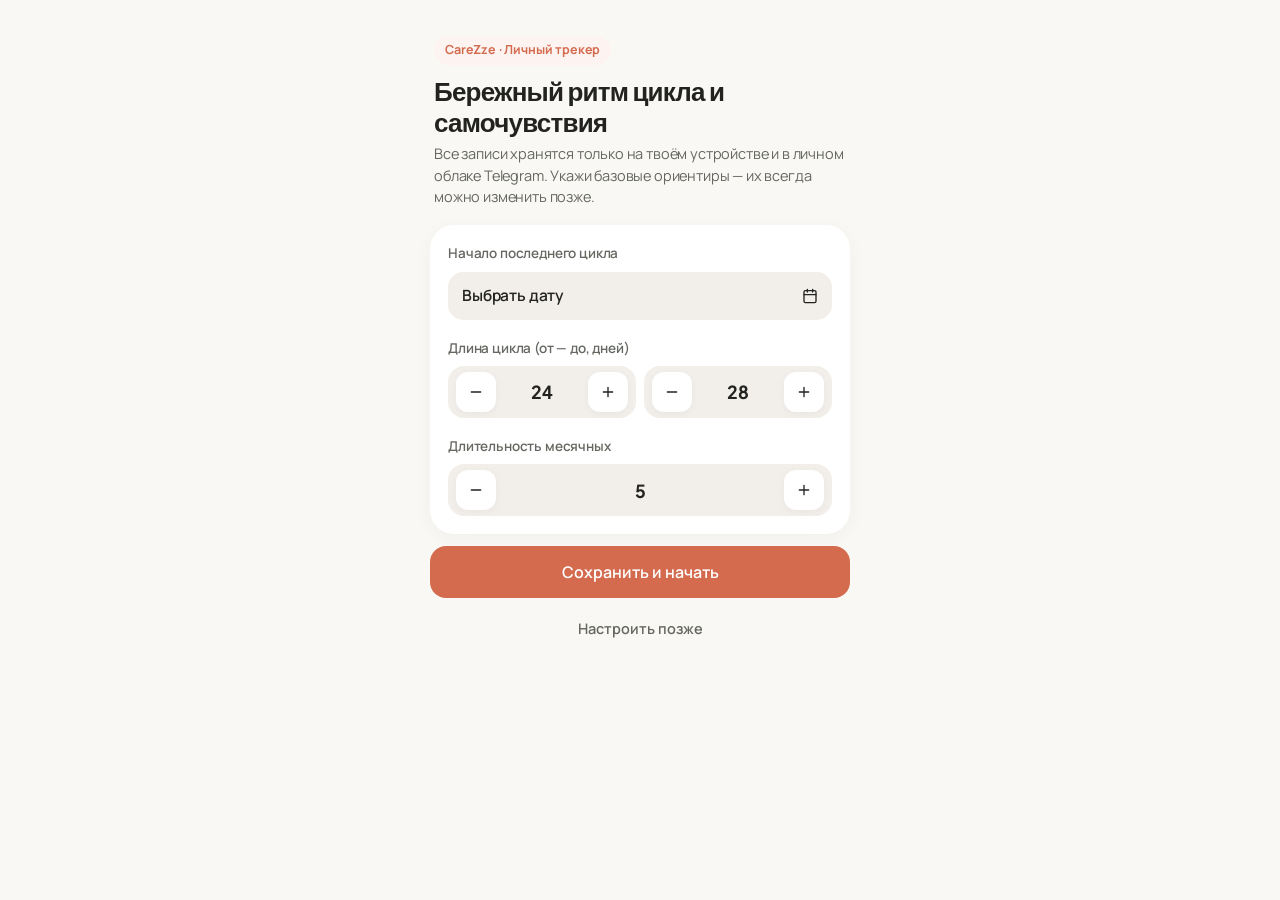
==== commit f1c30589: "Add files via upload" ====
--- a/index.html
+++ b/index.html
@@ -6,7 +6,8 @@
   <title>CareZze</title>
   <link rel="preconnect" href="https://fonts.googleapis.com" />
   <link rel="preconnect" href="https://fonts.gstatic.com" crossorigin />
-  <link href="https://fonts.googleapis.com/css2?family=Manrope:wght@400;500;600;700&family=Plus+Jakarta+Sans:wght@600;700&display=swap" rel="stylesheet" />
+  <link href="https://fonts.googleapis.com/css2?family=Manrope:wght@400;500;600;700&family=Plus+Jakarta+Sans:wght@600;700&display=swap" rel="stylesheet" media="print" onload="this.media='all'" />
+  <noscript><link href="https://fonts.googleapis.com/css2?family=Manrope:wght@400;500;600;700&family=Plus+Jakarta+Sans:wght@600;700&display=swap" rel="stylesheet" /></noscript>
   <script src="https://telegram.org/js/telegram-web-app.js"></script>
   <script>
     (function bootstrapThemeEarly() {
@@ -1889,8 +1890,8 @@
     }
     .metric-scale-bar {
       display: grid;
-      grid-template-columns: repeat(5, 1fr);
-      gap: 4px;
+      grid-template-columns: repeat(6, 1fr);
+      gap: 3px;
     }
     .metric-scale-seg {
       height: 26px;
@@ -2064,16 +2065,16 @@
       display: flex;
       align-items: center;
       justify-content: space-between;
-      gap: 8px;
+      gap: 6px;
       width: 100%;
       max-width: 100%;
       min-width: 0;
       background: var(--surface-2);
-      padding: 7px 9px 7px 12px;
+      padding: 7px 8px 7px 11px;
       border-radius: 13px;
     }
     .emo-tuner-name {
-      font-size: 13.5px;
+      font-size: 13px;
       font-weight: 700;
       color: var(--ink);
       flex: 1 1 auto;
@@ -2085,18 +2086,18 @@
     .emo-tuner-steps {
       display: inline-flex;
       align-items: center;
-      gap: 4px;
+      gap: 3px;
       flex-shrink: 0;
     }
     .emo-step-pill {
-      width: 27px;
-      height: 27px;
+      width: 24px;
+      height: 26px;
       border: none;
-      border-radius: 8px;
+      border-radius: 7px;
       background: var(--surface);
       color: var(--ink-2);
       font-family: inherit;
-      font-size: 12px;
+      font-size: 11.5px;
       font-weight: 700;
       font-variant-numeric: tabular-nums;
       cursor: pointer;
@@ -2104,6 +2105,9 @@
       align-items: center;
       justify-content: center;
       transition: background-color 0.16s ease, color 0.16s ease, transform 0.1s ease;
+    }
+    .emo-step-pill.is-zero {
+      color: var(--ink-3);
     }
     .emo-step-pill:active {
       transform: scale(0.92);
@@ -2475,7 +2479,7 @@
     }
     .metrics-grid-3 .metric-tile {
       min-width: 0;
-      padding: 10px 8px 9px;
+      padding: 10px 6px 9px;
       border-radius: 18px;
       gap: 6px;
       overflow: hidden;
@@ -2524,9 +2528,12 @@
       height: 26px;
       padding: 0;
       min-width: 0;
-      font-size: 11px;
+      font-size: 10.5px;
       line-height: 1;
-      border-radius: 7px;
+      border-radius: 6px;
+    }
+    .metrics-grid-3 .metric-scale-seg.is-zero {
+      color: var(--ink-3);
     }
     @media (max-width: 350px) {
       .metrics-grid-3 { grid-template-columns: 1fr; }
@@ -2885,7 +2892,7 @@
         <!-- АДАПТИВНАЯ КАРТОЧКА «БОЛЬ И СПАЗМЫ» -->
         <div id="painTrackerCard" class="pain-tracker-card is-locked"></div>
 
-        <!-- СОСТОЯНИЯ КАРТОЧКАМИ 3x1 (прямой выбор 1..5 в одно касание) -->
+        <!-- СОСТОЯНИЯ КАРТОЧКАМИ 3x1 (прямой выбор 0..5 в одно касание) -->
         <div class="metrics-grid-3" id="metricTilesGrid">
           <div class="metric-tile" data-key="energy">
             <div class="metric-tile-header" onclick="toggleMetricQuick('energy')">
@@ -2899,6 +2906,7 @@
             </div>
             <div class="metric-tile-hint" id="hint-energy">Не отмечено</div>
             <div class="metric-scale-bar" id="scale-energy">
+              <button type="button" class="metric-scale-seg is-zero" data-step="0" onclick="setMetricDirect('energy', 0)">0</button>
               <button type="button" class="metric-scale-seg" data-step="1" onclick="setMetricDirect('energy', 1)">1</button>
               <button type="button" class="metric-scale-seg" data-step="2" onclick="setMetricDirect('energy', 2)">2</button>
               <button type="button" class="metric-scale-seg" data-step="3" onclick="setMetricDirect('energy', 3)">3</button>
@@ -2919,6 +2927,7 @@
             </div>
             <div class="metric-tile-hint" id="hint-libido">Не отмечено</div>
             <div class="metric-scale-bar" id="scale-libido">
+              <button type="button" class="metric-scale-seg is-zero" data-step="0" onclick="setMetricDirect('libido', 0)">0</button>
               <button type="button" class="metric-scale-seg" data-step="1" onclick="setMetricDirect('libido', 1)">1</button>
               <button type="button" class="metric-scale-seg" data-step="2" onclick="setMetricDirect('libido', 2)">2</button>
               <button type="button" class="metric-scale-seg" data-step="3" onclick="setMetricDirect('libido', 3)">3</button>
@@ -2939,6 +2948,7 @@
             </div>
             <div class="metric-tile-hint" id="hint-stress">Не отмечено</div>
             <div class="metric-scale-bar" id="scale-stress">
+              <button type="button" class="metric-scale-seg is-zero" data-step="0" onclick="setMetricDirect('stress', 0)">0</button>
               <button type="button" class="metric-scale-seg" data-step="1" onclick="setMetricDirect('stress', 1)">1</button>
               <button type="button" class="metric-scale-seg" data-step="2" onclick="setMetricDirect('stress', 2)">2</button>
               <button type="button" class="metric-scale-seg" data-step="3" onclick="setMetricDirect('stress', 3)">3</button>
@@ -3051,7 +3061,7 @@
               <input type="text" id="dayThoughtInput" maxlength="140" value="" readonly autocomplete="off" autocorrect="off" autocapitalize="off" spellcheck="false" data-lpignore="true" data-form-type="other" onpointerdown="this.removeAttribute('readonly')" onfocus="this.removeAttribute('readonly')" oninput="onDayThoughtInput()" placeholder="До 140 символов" />
             </div>
 
-            <!-- Эмоции (шкала 1–5 для каждой эмоции) -->
+            <!-- Эмоции (шкала 0–5 для каждой эмоции) -->
             <div style="margin-top:14px; width:100%; min-width:0;">
               <div class="field-label" style="margin-bottom:8px;">Эмоции</div>
               <div class="emotion-sliders-stack" id="allEmotionSliders"></div>
@@ -3075,17 +3085,8 @@
       </div>
     </div>
 
-    <!-- VIEW 2: ANALYTICS (Динамика, календарь цикла и закономерности) -->
+    <!-- VIEW 2: ANALYTICS (Динамика и болевые ощущения) -->
     <div id="view-analytics" class="view">
-      <!-- Сводка ритма и повторяющихся паттернов -->
-      <div class="card" id="analyticsPatternsCard">
-        <div class="card-top">
-          <span class="card-title">Ритм и закономерности</span>
-          <button type="button" class="btn-edit-small" onclick="openCalendarModal()">Календарь</button>
-        </div>
-        <div class="patterns-pills-wrap" id="analyticsPatternsSummary"></div>
-      </div>
-
       <!-- График динамики -->
       <div class="card">
         <div class="card-top">
@@ -3117,27 +3118,28 @@
         <div id="chartLegendRow" style="display:flex; flex-wrap:wrap; align-items:center; gap:8px; font-size:12.5px; color:var(--ink-2); margin-top:10px;"></div>
       </div>
 
-      <!-- Отдельный график: Боль при кровотечении (по часам и дням + приём обезболивающих) -->
+      <!-- Отдельный график: Болевые ощущения -->
       <div class="card" id="bleedingPainChartCard">
         <div class="card-top">
-          <span class="card-title">Боль при кровотечении</span>
-          <span class="card-sub" id="bleedingPainChartMeta"></span>
+          <span class="card-title">Болевые ощущения</span>
         </div>
 
-        <div class="filter-row" id="bleedingCyclePills"></div>
-        <div class="filter-row" id="bleedingDayPills" style="display:none; margin-top:-2px;"></div>
+        <div class="filter-row" id="bleedingPeriodFilters">
+          <button class="filter-pill" data-period="cycle" onclick="setBleedingPainPeriod('cycle')">Текущий цикл</button>
+          <button class="filter-pill active" data-period="3m" onclick="setBleedingPainPeriod('3m')">3 месяца</button>
+          <button class="filter-pill" data-period="all" onclick="setBleedingPainPeriod('all')">Всё время</button>
+        </div>
         <div id="bleedingPainInspector" style="display:none; margin-bottom:10px; padding:9px 12px; border-radius:12px; background:var(--surface-2); font-size:13px; font-weight:600; color:var(--ink);"></div>
 
         <div id="bleedingPainChartContainer">
           <div class="chart-wrap">
             <div class="chart-scroll-viewport" id="bleedingPainScrollViewport">
-              <svg id="bleedingPainChart" width="400" height="310" viewBox="0 0 400 310" style="display:block;"></svg>
+              <svg id="bleedingPainChart" width="400" height="370" viewBox="0 0 400 370" style="display:block;"></svg>
             </div>
           </div>
         </div>
 
         <div id="bleedingPainLegendRow" style="display:flex; flex-wrap:wrap; align-items:center; gap:10px; font-size:12px; color:var(--ink-2); margin-top:10px;"></div>
-        <div id="bleedingPainSummaryRow" class="bleeding-pain-stats" style="display:none;"></div>
       </div>
     </div>
 
@@ -3564,14 +3566,24 @@
   </nav>
 
 <script>
-    const tg = window.Telegram?.WebApp;
-    if (tg) {
-      tg.ready();
-      tg.expand();
-      if (typeof tg.disableVerticalSwipes === 'function') {
-        tg.disableVerticalSwipes();
-      }
-    }
+    let tg = window.Telegram?.WebApp;
+    function initTelegramWebApp() {
+      tg = window.Telegram?.WebApp;
+      if (tg) {
+        tg.ready();
+        tg.expand();
+        if (typeof tg.disableVerticalSwipes === 'function') {
+          tg.disableVerticalSwipes();
+        }
+        try {
+          tg.onEvent?.('activated', () => {
+            applyIncomingUrlParams(true);
+            triggerBackgroundCloudPull();
+          });
+        } catch (e) {}
+      }
+    }
+    initTelegramWebApp();
 
     let _touchStartY = 0;
     document.addEventListener('touchstart', (e) => {
@@ -4008,6 +4020,7 @@
     const ALL_EMOTIONS = [
       'Спокойствие',
       'Радость',
+      'Интерес',
       'Тревога',
       'Грусть',
       'Раздражение',
@@ -4017,15 +4030,23 @@
     const EMOTION_PALETTE = {
       'Спокойствие': { color: '#5FA882', bg: 'rgba(95, 168, 130, 0.20)' },
       'Радость': { color: '#E3AA46', bg: 'rgba(227, 170, 70, 0.20)' },
+      'Интерес': { color: '#3E9B96', bg: 'rgba(62, 155, 150, 0.20)' },
       'Тревога': { color: '#9D7CD8', bg: 'rgba(157, 124, 216, 0.20)' },
       'Грусть': { color: '#5B8FB9', bg: 'rgba(91, 143, 185, 0.20)' },
       'Раздражение': { color: '#E35D78', bg: 'rgba(227, 93, 120, 0.20)' },
       'Слезливость': { color: '#6BB8C9', bg: 'rgba(107, 184, 201, 0.20)' }
     };
 
-    function createDefaultEmotionLevels() {
+    function parseExplicitScaleVal(raw) {
+      if (raw === null || raw === undefined || raw === '') return null;
+      const n = Number(raw);
+      if (!Number.isFinite(n)) return null;
+      return Math.max(0, Math.min(5, Math.round(n)));
+    }
+
+    function createDefaultEmotionLevels(fillValue = null) {
       const obj = {};
-      ALL_EMOTIONS.forEach(em => { obj[em] = 0; });
+      ALL_EMOTIONS.forEach(em => { obj[em] = fillValue; });
       return obj;
     }
 
@@ -4053,11 +4074,13 @@
     }
 
     function computeDerivedMood(levelsObj, energyVal, painVal, stressVal = 0) {
-      const posKeys = ['Спокойствие', 'Радость'];
-      const posSum = posKeys.reduce((s, k) => s + (levelsObj[k] || 0), 0);
+      const posKeys = ['Спокойствие', 'Радость', 'Интерес'];
+      const posSum = posKeys.reduce((s, k) => s + (Number(levelsObj[k]) || 0), 0);
       const negKeys = ['Тревога', 'Грусть', 'Раздражение', 'Слезливость'];
-      const negSum = negKeys.reduce((s, k) => s + (levelsObj[k] || 0), 0) + (Number(stressVal) || 0);
-      const raw = 2.8 + (posSum * 0.26) - (negSum * 0.14) + ((energyVal - 2.5) * 0.25) - (painVal * 0.18);
+      const negSum = negKeys.reduce((s, k) => s + (Number(levelsObj[k]) || 0), 0) + (Number(stressVal) || 0);
+      const effEnergy = (energyVal === null || energyVal === undefined) ? 2.5 : Number(energyVal);
+      const effPain = Number(painVal) || 0;
+      const raw = 2.8 + (posSum * 0.20) - (negSum * 0.14) + ((effEnergy - 2.5) * 0.25) - (effPain * 0.18);
       return Math.max(0, Math.min(5, Math.round(raw)));
     }
 
@@ -4099,7 +4122,7 @@
     let calendarViewDate = parseLocalISO(selectedDate);
 
     let isEditingDay = true;
-    let metrics = { energy: 0, pain: 0, libido: 0, stress: 0 };
+    let metrics = { energy: null, pain: 0, libido: null, stress: null };
     let emotionLevels = createDefaultEmotionLevels();
     let tempIsPeriod = false;
     let tempIsOvulation = false;
@@ -4413,16 +4436,21 @@
       const compactEmotions = {};
       if (entry.emotionLevels && typeof entry.emotionLevels === 'object') {
         Object.entries(entry.emotionLevels).forEach(([k, v]) => {
+          if (v === null || v === undefined || v === '') return;
           const num = Number(v);
-          if (Number.isFinite(num) && num > 0) {
+          if (Number.isFinite(num) && (num > 0 || (num === 0 && entry.zeroScaleV1))) {
             compactEmotions[k] = Math.max(0, Math.min(5, Math.round(num)));
           }
         });
       }
+      const normEnergy = parseExplicitScaleVal(entry.energy);
+      const normLibido = parseExplicitScaleVal(entry.libido);
+      const normStress = parseExplicitScaleVal(entry.stress);
       const soloCnt = normalizeSoloCount(entry);
       const clone = {
         date: entry.date,
         scaleMax: 5,
+        zeroScaleV1: true,
         updatedAt: entry.updatedAt || Date.now(),
         isPeriod: Boolean(entry.isPeriod),
         isOvulation: Boolean(entry.isOvulation),
@@ -4431,12 +4459,12 @@
         soloReset: soloCnt > 0,
         discharge: entry.discharge || '',
         mood: entry.mood,
-        energy: entry.energy,
+        energy: normEnergy,
         pain: entry.pain,
         ...(computeDayPeakPain(entry) > (Number(entry.pain) || 0) ? { peakPain: computeDayPeakPain(entry) } : {}),
-        libido: entry.libido,
-        stress: Math.max(0, Math.min(5, Math.round(Number(entry.stress) || 0))),
-        emotions: Object.keys(compactEmotions),
+        libido: normLibido,
+        stress: normStress,
+        emotions: Object.keys(compactEmotions).filter(k => compactEmotions[k] > 0),
         emotionLevels: compactEmotions,
         contexts: entry.contexts || [],
         helped: Array.isArray(entry.helped) ? entry.helped.slice(0, 20) : [],
@@ -4881,9 +4909,37 @@
       }
     }
 
+    let lastHandledIncomingTempToken = '';
+
+    function extractTelegramStartParam() {
+      if (tg?.initDataUnsafe?.start_param) {
+        return tg.initDataUnsafe.start_param;
+      }
+      try {
+        const hash = window.location.hash.replace(/^#/, '');
+        if (!hash) return null;
+        const hashParams = new URLSearchParams(hash);
+        const direct = hashParams.get('tgWebAppStartParam');
+        if (direct) return direct;
+
+        const initDataRaw = hashParams.get('tgWebAppData');
+        if (initDataRaw) {
+          const initParams = new URLSearchParams(initDataRaw);
+          return initParams.get('start_param');
+        }
+      } catch (e) {}
+      return null;
+    }
+
     function parseIncomingTempValue(rawVal) {
       if (rawVal === undefined || rawVal === null) return null;
-      const cleaned = String(rawVal).trim().replace(/_/g, '.').replace(/,/g, '.');
+      let cleaned = decodeURIComponent(String(rawVal))
+        .trim()
+        .replace(/^temp[_=-]?/i, '')
+        .replace(/°\s*[CF]/gi, '')
+        .replace(/\s+/g, '')
+        .replace(/_/g, '.')
+        .replace(/,/g, '.');
       if (!cleaned) return null;
       const parsed = Number(cleaned);
       return Number.isFinite(parsed) ? parsed : null;
@@ -4924,19 +4980,35 @@
       return true;
     }
 
-    function applyIncomingUrlParams() {
+    function applyIncomingUrlParams(refreshUi = false) {
       try {
-        const tgStartParam = tg?.initDataUnsafe?.start_param;
+        const tgStartParam = extractTelegramStartParam();
         const params = new URLSearchParams(window.location.search);
         const tempParam = tgStartParam || params.get('temp');
         const wristTemp = parseIncomingTempValue(tempParam);
         if (wristTemp === null) return false;
 
+        const today = getTodayISO(0);
+        const token = `${today}:${String(tempParam).trim()}`;
+        const existingVal = state.entries[today]?.wristTempDelta;
+        if (refreshUi && token === lastHandledIncomingTempToken && existingVal === wristTemp) {
+          return false;
+        }
+        lastHandledIncomingTempToken = token;
+
         importedTempToday = wristTemp;
-        applyIncomingTempToToday(wristTemp, true);
+        applyIncomingTempToToday(wristTemp, true, true);
 
         if (params.has('temp') || params.has('sleep')) {
-          window.history.replaceState({}, document.title, window.location.pathname);
+          window.history.replaceState({}, document.title, window.location.pathname + window.location.hash);
+        }
+        if (refreshUi) {
+          loadDayForm();
+          if (document.getElementById('view-analytics')?.classList.contains('active')) {
+            renderAnalytics();
+          }
+          flushPendingCloudWrite();
+          showToast('Температура синхронизирована');
         }
         return true;
       } catch (e) {}
@@ -4964,23 +5036,35 @@
           Object.values(entry.emotionLevels || {}).some(v => Number(v) > 5)
         );
         if (isLegacy10) {
-          entry.energy = toFiveScale(entry.energy);
+          const e5 = toFiveScale(entry.energy);
+          const l5 = toFiveScale(entry.libido);
+          const rawS = entry.stress !== undefined ? entry.stress : (legacyStressRaw !== undefined ? legacyStressRaw : 0);
+          const s5 = toFiveScale(rawS) || legacyContextStress;
+          entry.energy = e5 > 0 ? e5 : null;
           entry.pain = toFiveScale(entry.pain);
-          entry.libido = toFiveScale(entry.libido);
-          const rawS = entry.stress !== undefined ? entry.stress : (legacyStressRaw !== undefined ? legacyStressRaw : 0);
-          entry.stress = toFiveScale(rawS) || legacyContextStress;
+          entry.libido = l5 > 0 ? l5 : null;
+          entry.stress = s5 > 0 ? s5 : null;
           if (typeof entry.mood === 'number') entry.mood = toFiveScale(entry.mood);
           if (entry.emotionLevels && typeof entry.emotionLevels === 'object') {
             Object.keys(entry.emotionLevels).forEach(k => {
-              entry.emotionLevels[k] = toFiveScale(entry.emotionLevels[k]);
+              const v5 = toFiveScale(entry.emotionLevels[k]);
+              entry.emotionLevels[k] = v5 > 0 ? v5 : null;
             });
           }
+        } else if (entry.zeroScaleV1) {
+          entry.energy = parseExplicitScaleVal(entry.energy);
+          entry.pain = Math.max(0, Math.min(5, Math.round(Number(entry.pain) || 0)));
+          entry.libido = parseExplicitScaleVal(entry.libido);
+          entry.stress = parseExplicitScaleVal(entry.stress);
         } else {
-          entry.energy = Math.max(0, Math.min(5, Math.round(Number(entry.energy) || 0)));
+          const eVal = Math.max(0, Math.min(5, Math.round(Number(entry.energy) || 0)));
+          const lVal = Math.max(0, Math.min(5, Math.round(Number(entry.libido) || 0)));
+          const rawS = entry.stress !== undefined ? entry.stress : (legacyStressRaw !== undefined ? legacyStressRaw : legacyContextStress);
+          const sVal = Math.max(0, Math.min(5, Math.round(Number(rawS) || 0)));
+          entry.energy = eVal > 0 ? eVal : null;
           entry.pain = Math.max(0, Math.min(5, Math.round(Number(entry.pain) || 0)));
-          entry.libido = Math.max(0, Math.min(5, Math.round(Number(entry.libido) || 0)));
-          const rawS = entry.stress !== undefined ? entry.stress : (legacyStressRaw !== undefined ? legacyStressRaw : legacyContextStress);
-          entry.stress = Math.max(0, Math.min(5, Math.round(Number(rawS) || 0)));
+          entry.libido = lVal > 0 ? lVal : null;
+          entry.stress = sVal > 0 ? sVal : null;
         }
         entry.scaleMax = 5;
         if (isLegacy10 && entry.peakPain !== undefined) {
@@ -5022,7 +5106,9 @@
         }
         loadDayForm();
         updatePainkillerUI();
-        renderAnalytics();
+        if (document.getElementById('view-analytics')?.classList.contains('active')) {
+          renderAnalytics();
+        }
       }
     }
 
@@ -5132,7 +5218,6 @@
       }
 
       loadDayForm();
-      renderAnalytics();
       renderSosResetStage();
       clearAllTextInputs();
       if (hadUrlImport) {
@@ -5422,7 +5507,9 @@
             document.getElementById('onboardingScreen').classList.remove('active');
           }
           loadDayForm();
-          renderAnalytics();
+          if (document.getElementById('view-analytics')?.classList.contains('active')) {
+            renderAnalytics();
+          }
           updatePainkillerUI();
           renderPainTrackerCard();
         }
@@ -6115,8 +6202,7 @@
     function buildLiveDaySnapshot() {
       const normalizedLevels = {};
       ALL_EMOTIONS.forEach(em => {
-        const val = Number(emotionLevels[em]);
-        normalizedLevels[em] = Number.isFinite(val) ? Math.max(0, Math.min(5, Math.round(val))) : 0;
+        normalizedLevels[em] = parseExplicitScaleVal(emotionLevels[em]);
       });
       const activeEmos = getActiveEmotionsFromLevels(normalizedLevels);
       const contexts = getSelectedPhysicalContexts();
@@ -6132,10 +6218,14 @@
         ? (['Скудные', 'Умеренные', 'Обильные'].includes(tempDischarge) ? tempDischarge : 'Умеренные')
         : (['Сухие / скудные', 'Кремовые', 'Прозрачные', 'Мажущие'].includes(tempDischarge) ? tempDischarge : '');
       const peakPainVal = computeDayPeakPain({ ...prevEntry, pain: metrics.pain, painLogs: prevPainLogs }, [metrics.pain]);
+      const normEnergy = parseExplicitScaleVal(metrics.energy);
+      const normLibido = parseExplicitScaleVal(metrics.libido);
+      const normStress = parseExplicitScaleVal(metrics.stress);
 
       return {
         date: selectedDate,
         scaleMax: 5,
+        zeroScaleV1: true,
         updatedAt: Date.now(),
         isPeriod: Boolean(tempIsPeriod),
         isOvulation: Boolean(tempIsOvulation),
@@ -6143,12 +6233,12 @@
         soloCount: soloCnt,
         soloReset: soloCnt > 0,
         discharge: cleanDischarge,
-        mood: computeDerivedMood(normalizedLevels, metrics.energy, metrics.pain, metrics.stress),
-        energy: metrics.energy,
+        mood: computeDerivedMood(normalizedLevels, normEnergy, metrics.pain, normStress),
+        energy: normEnergy,
         pain: metrics.pain,
         peakPain: peakPainVal,
-        libido: metrics.libido,
-        stress: metrics.stress,
+        libido: normLibido,
+        stress: normStress,
         emotions: activeEmos,
         emotionLevels: normalizedLevels,
         sleepQuality: normalizeSleepQuality(tempSleepQuality),
@@ -6206,18 +6296,18 @@
     }
 
     const METRIC_LEVEL_HINTS = {
-      energy: ['Не отмечено', 'Очень мало сил', 'Низкая энергия', 'Ровный тонус', 'Хороший ресурс', 'Максимум сил'],
-      pain: ['Не отмечено', 'Лёгкий дискомфорт', 'Умеренно тянет', 'Заметная боль', 'Сильные спазмы', 'Очень сильная боль'],
-      libido: ['Не отмечено', 'Едва заметно', 'Спокойное', 'Умеренное', 'Высокое', 'Очень яркое'],
-      stress: ['Не отмечено', 'Лёгкий фон', 'Небольшое волнение', 'Заметное напряжение', 'Высокий стресс', 'Сильный перегруз']
+      energy: ['Нет сил', 'Очень мало сил', 'Низкая энергия', 'Ровный тонус', 'Хороший ресурс', 'Максимум сил'],
+      pain: ['Боли нет', 'Лёгкий дискомфорт', 'Умеренно тянет', 'Заметная боль', 'Сильные спазмы', 'Очень сильная боль'],
+      libido: ['Отсутствует', 'Едва заметно', 'Спокойное', 'Умеренное', 'Высокое', 'Очень яркое'],
+      stress: ['Нет стресса', 'Лёгкий фон', 'Небольшое волнение', 'Заметное напряжение', 'Высокий стресс', 'Сильный перегруз']
     };
 
     function setMetricDirect(key, stepVal) {
       if (!(key in metrics)) return;
       hapticSelect();
-      const cur = Number(metrics[key]) || 0;
-      const target = Math.max(1, Math.min(5, Number(stepVal) || 1));
-      metrics[key] = (cur === target) ? 0 : target;
+      const cur = parseExplicitScaleVal(metrics[key]);
+      const target = Math.max(0, Math.min(5, Number(stepVal) || 0));
+      metrics[key] = (cur === target) ? null : target;
       renderCCSlider(key);
       autosaveCurrentDayDraft();
     }
@@ -6225,8 +6315,8 @@
     function toggleMetricQuick(key) {
       if (!(key in metrics)) return;
       hapticSelect();
-      const cur = Number(metrics[key]) || 0;
-      metrics[key] = cur > 0 ? 0 : 3;
+      const cur = parseExplicitScaleVal(metrics[key]);
+      metrics[key] = cur !== null ? null : 3;
       renderCCSlider(key);
       autosaveCurrentDayDraft();
     }
@@ -6242,24 +6332,28 @@
     function renderCCSlider(key) {
       const tile = document.querySelector(`.metric-tile[data-key="${key}"]`);
       if (!tile) return;
-      const val = Math.max(0, Math.min(5, Number(metrics[key]) || 0));
-      tile.classList.toggle('has-val', val > 0);
+      const explicitVal = parseExplicitScaleVal(metrics[key]);
+      const hasExplicit = explicitVal !== null;
+      tile.classList.toggle('has-val', hasExplicit);
 
       const scoreEl = document.getElementById(`score-${key}`);
       if (scoreEl) {
-        scoreEl.innerHTML = val > 0 ? `${val}<small>/5</small>` : '—';
+        scoreEl.innerHTML = hasExplicit ? `${explicitVal}<small>/5</small>` : '—';
       }
 
       const hintEl = document.getElementById(`hint-${key}`);
       if (hintEl && METRIC_LEVEL_HINTS[key]) {
-        hintEl.textContent = METRIC_LEVEL_HINTS[key][val] || 'Не отмечено';
+        hintEl.textContent = hasExplicit ? (METRIC_LEVEL_HINTS[key][explicitVal] || 'Отсутствует') : 'Не отмечено';
       }
 
       const scaleEl = document.getElementById(`scale-${key}`);
       if (scaleEl) {
         scaleEl.querySelectorAll('.metric-scale-seg').forEach(btn => {
-          const s = Number(btn.dataset.step) || 0;
-          btn.classList.toggle('is-filled', val > 0 && s <= val);
+          const s = Number(btn.dataset.step);
+          const isFilled = hasExplicit && (
+            explicitVal === 0 ? s === 0 : (s > 0 && s <= explicitVal)
+          );
+          btn.classList.toggle('is-filled', isFilled);
         });
       }
     }
@@ -6270,9 +6364,9 @@
 
     function setEmotionDirect(emo, val) {
       hapticSelect();
-      const cur = Number(emotionLevels[emo]) || 0;
-      const target = Math.max(1, Math.min(5, Number(val) || 1));
-      emotionLevels[emo] = (cur === target) ? 0 : target;
+      const cur = parseExplicitScaleVal(emotionLevels[emo]);
+      const target = Math.max(0, Math.min(5, Number(val) || 0));
+      emotionLevels[emo] = (cur === target) ? null : target;
       renderAllEmotionSliders();
       autosaveCurrentDayDraft();
     }
@@ -6282,13 +6376,15 @@
       if (!list) return;
 
       list.innerHTML = ALL_EMOTIONS.map(emo => {
-        const val = typeof emotionLevels[emo] === 'number' ? emotionLevels[emo] : 0;
+        const val = parseExplicitScaleVal(emotionLevels[emo]);
         const pal = EMOTION_PALETTE[emo] || { color: 'var(--accent)', bg: 'var(--accent-bg)' };
         const safeEmo = emo.replace(/\\/g, '\\\\').replace(/'/g, "\\'");
-        const pillsHtml = [1, 2, 3, 4, 5].map(s => {
-          const isAct = s === val;
-          const style = isAct ? `style="background:${pal.color}; color:#FFFFFF;"` : '';
-          return `<button type="button" class="emo-step-pill ${isAct ? 'active' : ''}" ${style} onclick="setEmotionDirect('${safeEmo}', ${s})">${s}</button>`;
+        const pillsHtml = [0, 1, 2, 3, 4, 5].map(s => {
+          const isAct = val !== null && s === val;
+          const style = isAct
+            ? (s === 0 ? 'style="background:var(--ink-2); color:#FFFFFF;"' : `style="background:${pal.color}; color:#FFFFFF;"`)
+            : '';
+          return `<button type="button" class="emo-step-pill ${s === 0 ? 'is-zero' : ''} ${isAct ? 'active' : ''}" ${style} onclick="setEmotionDirect('${safeEmo}', ${s})">${s}</button>`;
         }).join('');
 
         return `
@@ -6938,8 +7034,12 @@
 
     function getActiveEmotionsFromLevels(levelsObj) {
       return ALL_EMOTIONS
-        .filter(em => (levelsObj[em] ?? 0) > 0)
-        .sort((a, b) => (levelsObj[b] ?? 0) - (levelsObj[a] ?? 0));
+        .filter(em => (Number(levelsObj[em]) || 0) > 0)
+        .sort((a, b) => (Number(levelsObj[b]) || 0) - (Number(levelsObj[a]) || 0));
+    }
+
+    function getMarkedEmotionsFromLevels(levelsObj) {
+      return ALL_EMOTIONS.filter(em => parseExplicitScaleVal(levelsObj[em]) !== null);
     }
 
     function getSelectedPhysicalContexts() {
@@ -6975,10 +7075,12 @@
         else parts.push(c);
       });
       const activeEmos = getActiveEmotionsFromLevels(emotionLevels);
-      activeEmos.slice(0, 2).forEach(em => {
+      const zeroEmos = ALL_EMOTIONS.filter(em => parseExplicitScaleVal(emotionLevels[em]) === 0);
+      const displayEmos = [...activeEmos, ...zeroEmos];
+      displayEmos.slice(0, 2).forEach(em => {
         parts.push(`${em} ${emotionLevels[em]}`);
       });
-      if (activeEmos.length > 2) parts.push(`+${activeEmos.length - 2}`);
+      if (displayEmos.length > 2) parts.push(`+${displayEmos.length - 2}`);
       if (tempIsOvulation) parts.push('Овуляция');
       if (tempIntimacy) parts.push('Близость');
       if (Number(tempSoloCount) > 0) parts.push(`Разрядка ×${tempSoloCount}`);
@@ -7059,28 +7161,32 @@
     }
 
     function normalizeLegacyEmotionKey(k) {
-      if (k === 'Интерес') return 'Радость';
       if (k === 'Напряжение') return 'Тревога';
       return k;
     }
 
     function buildLoadedEmotionLevels(entry) {
-      const levels = createDefaultEmotionLevels();
+      const levels = createDefaultEmotionLevels(null);
+      const allowExplicitZero = Boolean(entry?.zeroScaleV1);
       if (entry?.emotionLevels && typeof entry.emotionLevels === 'object') {
         Object.entries(entry.emotionLevels).forEach(([k, v]) => {
+          if (v === null || v === undefined || v === '') return;
           const normKey = normalizeLegacyEmotionKey(k);
           const num = Number(v);
           if (normKey in levels && Number.isFinite(num)) {
             const scaled = (entry.scaleMax !== 5 && num > 5) ? Math.round(num / 2) : Math.round(num);
-            levels[normKey] = Math.max(levels[normKey], Math.max(0, Math.min(5, scaled)));
+            const clamped = Math.max(0, Math.min(5, scaled));
+            if (clamped > 0 || (clamped === 0 && allowExplicitZero)) {
+              levels[normKey] = levels[normKey] === null ? clamped : Math.max(levels[normKey], clamped);
+            }
           }
         });
       }
       if (Array.isArray(entry?.emotions)) {
-        const hasAnySavedVal = Object.values(levels).some(v => v > 0);
+        const hasAnySavedVal = Object.values(levels).some(v => v !== null && v > 0);
         entry.emotions.forEach(em => {
           const normKey = normalizeLegacyEmotionKey(em);
-          if (normKey in levels && levels[normKey] === 0 && !hasAnySavedVal) {
+          if (normKey in levels && levels[normKey] === null && !hasAnySavedVal) {
             levels[normKey] = 3;
           }
         });
@@ -7096,11 +7202,19 @@
 
       if (existing) {
         const legacyStress = Number(existing.emotionLevels?.['Стресс']) || (Array.isArray(existing.contexts) && existing.contexts.includes('Стресс') ? 3 : 0);
+        const allowZero = Boolean(existing.zeroScaleV1);
+        const readMetricVal = (rawVal, fallbackLegacy = 0) => {
+          const parsed = parseExplicitScaleVal(rawVal);
+          if (parsed !== null) {
+            if (parsed > 0 || allowZero) return parsed;
+          }
+          return fallbackLegacy > 0 ? Math.max(0, Math.min(5, Math.round(fallbackLegacy))) : null;
+        };
         metrics = {
-          energy: Math.max(0, Math.min(5, Math.round(Number(existing.energy) || 0))),
+          energy: readMetricVal(existing.energy, 0),
           pain: Math.max(0, Math.min(5, Math.round(Number(existing.pain) || 0))),
-          libido: Math.max(0, Math.min(5, Math.round(Number(existing.libido) || 0))),
-          stress: existing.stress !== undefined ? Math.max(0, Math.min(5, Math.round(Number(existing.stress) || 0))) : Math.max(0, Math.min(5, Math.round(legacyStress)))
+          libido: readMetricVal(existing.libido, 0),
+          stress: readMetricVal(existing.stress, legacyStress)
         };
         emotionLevels = buildLoadedEmotionLevels(existing);
         tempIsPeriod = typeof existing.isPeriod === 'boolean'
@@ -7115,8 +7229,8 @@
 
         populateEditableInputs(existing);
       } else {
-        metrics = { energy: 0, pain: 0, libido: 0, stress: 0 };
-        emotionLevels = createDefaultEmotionLevels();
+        metrics = { energy: null, pain: 0, libido: null, stress: null };
+        emotionLevels = createDefaultEmotionLevels(null);
         tempIsPeriod = isDateInActivePeriodWindow(selectedDate);
         tempIsOvulation = false;
         tempIntimacy = false;
@@ -7124,7 +7238,7 @@
         tempDischarge = tempIsPeriod ? 'Умеренные' : '';
 
         populateEditableInputs({
-          energy: 0, pain: 0, libido: 0, stress: 0,
+          energy: null, pain: 0, libido: null, stress: null,
           intimacy: false, soloCount: 0, soloReset: false, emotionLevels, contexts: [],
           wristTempDelta: ''
         });
@@ -7269,17 +7383,29 @@
       const allEntries = Object.values(state.entries);
       if (allEntries.length < 4) return '';
 
+      const hasAnyScaleEntry = (e) => (
+        parseExplicitScaleVal(e.energy) !== null ||
+        Number(e.pain) > 0 ||
+        Number(e.peakPain) > 0 ||
+        parseExplicitScaleVal(e.libido) !== null ||
+        parseExplicitScaleVal(e.stress) !== null ||
+        getMarkedEmotionsFromLevels(buildLoadedEmotionLevels(e)).length > 0
+      );
       const samePhaseEntries = allEntries.filter(e =>
-        getCycleInfo(e.date).phaseCode === info.phaseCode &&
-        (Number(e.energy) > 0 || Number(e.pain) > 0 || Number(e.peakPain) > 0 || Number(e.libido) > 0 || (e.emotions && e.emotions.length > 0))
+        getCycleInfo(e.date).phaseCode === info.phaseCode && hasAnyScaleEntry(e)
       );
       const notes = [];
 
       if (samePhaseEntries.length >= 3) {
         const avgPain = (samePhaseEntries.reduce((s, e) => s + computeDayPeakPain(e), 0) / samePhaseEntries.length).toFixed(1);
-        const avgEnergy = (samePhaseEntries.reduce((s, e) => s + (Number(e.energy) || 0), 0) / samePhaseEntries.length).toFixed(1);
+        const energyEntries = samePhaseEntries.filter(e => parseExplicitScaleVal(e.energy) !== null);
+        const avgEnergy = energyEntries.length
+          ? (energyEntries.reduce((s, e) => s + parseExplicitScaleVal(e.energy), 0) / energyEntries.length).toFixed(1)
+          : null;
         const breastRate = samePhaseEntries.filter(e => (e.contexts || []).map(normalizeContextLabel).includes('Чувствительность груди')).length;
-        notes.push(`Среднее по ${samePhaseEntries.length} дням этой фазы: энергия ~${avgEnergy}/5, боль ~${avgPain}/5.`);
+        notes.push(avgEnergy !== null
+          ? `Среднее по ${samePhaseEntries.length} дням этой фазы: энергия ~${avgEnergy}/5, боль ~${avgPain}/5.`
+          : `Среднее по ${samePhaseEntries.length} дням этой фазы: боль ~${avgPain}/5.`);
         if (breastRate >= 2) {
           notes.push(`Чувствительность груди повторялась в ${breastRate} из ${samePhaseEntries.length} дней этой фазы.`);
         }
@@ -7293,6 +7419,68 @@
       }
 
       return notes.join(' ');
+    }
+
+    function buildRhythmAndPatternsForAI(info) {
+      const allEntries = Object.values(state.entries || {})
+        .filter(e => e && typeof e.date === 'string' && /^\d{4}-\d{2}-\d{2}$/.test(e.date))
+        .sort((a, b) => a.date.localeCompare(b.date));
+      const lines = [];
+      const localSummary = detectLocalPatterns(info);
+      if (localSummary) lines.push(localSummary);
+
+      const helpCounts = {};
+      const phaseHelpCounts = {};
+      allEntries.forEach(e => {
+        const pCode = getCycleInfo(e.date).phaseCode;
+        (e.helped || []).forEach(h => {
+          helpCounts[h] = (helpCounts[h] || 0) + 1;
+          if (pCode === info.phaseCode) {
+            phaseHelpCounts[h] = (phaseHelpCounts[h] || 0) + 1;
+          }
+        });
+      });
+
+      const topPhaseHelps = Object.entries(phaseHelpCounts)
+        .sort((a, b) => b[1] - a[1])
+        .slice(0, 5)
+        .map(([k, v]) => `${k} (${v} раз)`);
+      if (topPhaseHelps.length) {
+        lines.push(`В текущей фазе (${info.phase}) чаще всего помогало: ${topPhaseHelps.join(', ')}.`);
+      }
+
+      const topOverallHelps = Object.entries(helpCounts)
+        .sort((a, b) => b[1] - a[1])
+        .slice(0, 5)
+        .map(([k, v]) => `${k} (${v} раз)`);
+      if (topOverallHelps.length) {
+        lines.push(`За всё время наблюдения чаще всего выручало: ${topOverallHelps.join(', ')}.`);
+      }
+
+      const phaseNames = {
+        menstrual: 'Менструация',
+        follicular: 'Фолликулярная фаза',
+        ovulation: 'Овуляция',
+        early_luteal: 'Ранняя лютеиновая фаза',
+        late_luteal: 'Поздняя лютеиновая фаза (ПМС)'
+      };
+      Object.entries(phaseNames).forEach(([pCode, pTitle]) => {
+        const pEntries = allEntries.filter(e => getCycleInfo(e.date).phaseCode === pCode);
+        if (pEntries.length >= 2) {
+          const eVals = pEntries.map(e => parseExplicitScaleVal(e.energy)).filter(v => v !== null);
+          const sVals = pEntries.map(e => parseExplicitScaleVal(e.stress)).filter(v => v !== null);
+          const pVals = pEntries.map(e => computeDayPeakPain(e)).filter(v => v > 0);
+          const parts = [`дней: ${pEntries.length}`];
+          if (eVals.length) parts.push(`ср. энергия ${(eVals.reduce((a, b) => a + b, 0) / eVals.length).toFixed(1)}/5`);
+          if (sVals.length) parts.push(`ср. стресс ${(sVals.reduce((a, b) => a + b, 0) / sVals.length).toFixed(1)}/5`);
+          if (pVals.length) parts.push(`ср. пик боли ${(pVals.reduce((a, b) => a + b, 0) / pVals.length).toFixed(1)}/5`);
+          lines.push(`Ритм фазы «${pTitle}»: ${parts.join(', ')}.`);
+        }
+      });
+
+      return lines.length
+        ? lines.join(' ')
+        : 'Накопленных закономерностей по фазам пока немного (менее 2–3 дней в фазе).';
     }
 
     function buildDefaultSteps(entry, info) {
@@ -7386,19 +7574,21 @@
 
       const levels = buildLoadedEmotionLevels(entry);
       const activeEmos = getActiveEmotionsFromLevels(levels);
+      const zeroEmos = ALL_EMOTIONS.filter(e => parseExplicitScaleVal(levels[e]) === 0);
       const emosLabeled = activeEmos.length
         ? activeEmos.map(e => `${e} (${levels[e]}/5)`)
-        : ['Ровный фон'];
+        : (zeroEmos.length ? zeroEmos.map(e => `${e} (0/5)`) : ['Ровный фон']);
 
       const normContexts = (entry.contexts || []).map(normalizeContextLabel);
       const hasBreast = normContexts.includes('Чувствительность груди');
       const hasEdema = normContexts.includes('Отёки');
       const hasSleepDebt = normalizeSleepQuality(entry.sleepQuality) === 'Плохо' || normContexts.includes('Недосып');
-      const stressVal = entry.stress !== undefined ? Number(entry.stress) : (Number(entry.emotionLevels?.['Стресс']) || 0);
+      const explicitEnergy = parseExplicitScaleVal(entry.energy);
+      const stressVal = parseExplicitScaleVal(entry.stress) ?? (Number(entry.emotionLevels?.['Стресс']) || 0);
       const hasAnxiety = (levels['Тревога'] ?? 0) >= 3 || stressVal >= 3;
       const hasIrritability = (levels['Раздражение'] ?? 0) >= 3;
       const hasTearfulness = (levels['Слезливость'] ?? 0) >= 3;
-      const hasLowMood = (levels['Грусть'] ?? 0) >= 3;
+      const hasLowMood = (levels['Грусть'] ?? 0) >= 3 || (parseExplicitScaleVal(levels['Радость']) === 0 && parseExplicitScaleVal(levels['Интерес']) === 0);
 
       if (!isAiGenerating) {
         btnRunAi.disabled = false;
@@ -7504,7 +7694,7 @@
           psyB.textContent = 'Тревога — это режим мобилизации нервной системы, а не сигнал реальной угрозы. Сделай удлинённый выдох, верни внимание в тело через 5 опор вокруг и выгрузи мысли на бумагу, отделив факты от гипотез.';
         } else if (hasTearfulness) {
           psyB.textContent = 'Слезливость и обострённая чувствительность говорят о высокой эмоциональной проницаемости и усталости нервной системы. Не ругай себя за слёзы: легализуй эмоцию, снизь требования к себе на сегодня и дай телу безопасную разрядку.';
-        } else if (entry.pain >= 3 || entry.energy <= 1) {
+        } else if (entry.pain >= 3 || (explicitEnergy !== null && explicitEnergy <= 1)) {
           psyB.textContent = 'Когда тело болит или истощено, внутренний критик часто требует прежней скорости. Сними требование «сделать всё идеально» и перейди в режим бережного минимума без самокритики.';
         } else if (hasIrritability) {
           psyB.textContent = 'Раздражительность — маркер перегрузки границ или сенсорного шума. Возьми паузу на 10 минут до ответа в сложных диалогах и убери лишние раздражители.';
@@ -7626,7 +7816,7 @@
             isCustom: false
           });
         }
-        if (hasLowMood || entry.energy <= 1) {
+        if (hasLowMood || (parseExplicitScaleVal(entry.energy) !== null && parseExplicitScaleVal(entry.energy) <= 1)) {
           tips.push({
             id: 'Одно микро-дело на 10 минут',
             title: 'Одно микро-дело на 10 минут',
@@ -7789,9 +7979,9 @@
       const current = getCurrentWorkingEntry();
       const curLevels = buildLoadedEmotionLevels(current);
       const formattedEmos = ALL_EMOTIONS
-        .filter(em => (curLevels[em] ?? 0) > 0)
-        .map(em => `${em}: ${curLevels[em]}/5`)
-        .join(', ') || 'все эмоции около 0';
+        .filter(em => parseExplicitScaleVal(curLevels[em]) !== null)
+        .map(em => `${em}: ${curLevels[em]}/5${curLevels[em] === 0 ? ' (отсутствует)' : ''}`)
+        .join(', ') || 'не отмечены';
 
       const allSorted = Object.values(state.entries)
         .filter(e => e.date !== selectedDate)
@@ -7804,9 +7994,14 @@
           const ci = getCycleInfo(e.date);
           const lv = buildLoadedEmotionLevels(e);
           const activeLv = {};
-          ALL_EMOTIONS.forEach(em => { if ((lv[em] ?? 0) > 0) activeLv[em] = lv[em]; });
+          ALL_EMOTIONS.forEach(em => {
+            const v = parseExplicitScaleVal(lv[em]);
+            if (v !== null) activeLv[em] = v;
+          });
           const sCount = normalizeSoloCount(e);
-          const stressVal = e.stress !== undefined ? Number(e.stress) : (Number(e.emotionLevels?.['Стресс']) || 0);
+          const eVal = parseExplicitScaleVal(e.energy);
+          const lVal = parseExplicitScaleVal(e.libido);
+          const stressVal = parseExplicitScaleVal(e.stress);
           const contextsList = (e.contexts || []).map(normalizeContextLabel);
           const helpedList = e.helped || [];
           const sleepVal = normalizeSleepQuality(e.sleepQuality)
@@ -7815,11 +8010,11 @@
             date: e.date,
             cycleDay: ci.cycleDay,
             phase: ci.phase,
-            energy: e.energy,
+            ...(eVal !== null ? { energy: eVal } : {}),
             pain: e.pain,
             ...(computeDayPeakPain(e) > (Number(e.pain) || 0) ? { peakPain: computeDayPeakPain(e) } : {}),
-            libido: e.libido,
-            ...(stressVal > 0 ? { stress: stressVal } : {}),
+            ...(lVal !== null ? { libido: lVal } : {}),
+            ...(stressVal !== null ? { stress: stressVal } : {}),
             ...(sleepVal ? { sleepQuality: sleepVal } : {}),
             ...(e.isPeriod ? { isPeriod: true } : {}),
             ...(e.isOvulation ? { isOvulation: true } : {}),
@@ -7899,11 +8094,11 @@
 - День цикла: ${info.cycleDay} (${info.phase}${info.isDelay ? `, задержка ${pluralDays(info.delayDays)}` : ''})
 - Всего записей в базе: ${allSorted.length + 1}
 
-СЕГОДНЯ (оценка по 5-балльной шкале 0–5):
-- Энергия: ${current.energy}/5
+СЕГОДНЯ (оценка по шкале 0–5, где 0 = осознанно отмеченное отсутствие ощущения/эмоции, а «не отмечено» = показатель не заполнялся):
+- Энергия: ${parseExplicitScaleVal(current.energy) !== null ? `${parseExplicitScaleVal(current.energy)}/5` : 'не отмечено'}
 - Боль: ${current.pain}/5${computeDayPeakPain(current) > (Number(current.pain) || 0) ? ` (пик за день: ${computeDayPeakPain(current)}/5)` : ''}
-- Либидо: ${current.libido}/5
-- Стресс: ${current.stress !== undefined ? Number(current.stress) : (Number(current.emotionLevels?.['Стресс']) || 0)}/5
+- Либидо: ${parseExplicitScaleVal(current.libido) !== null ? `${parseExplicitScaleVal(current.libido)}/5` : 'не отмечено'}
+- Стресс: ${parseExplicitScaleVal(current.stress) !== null ? `${parseExplicitScaleVal(current.stress)}/5` : 'не отмечено'}
 - Месячные: ${current.isPeriod ? `да (${current.discharge || 'умеренные'})` : 'нет'}
 - Овуляция: ${current.isOvulation ? 'да' : 'нет'}
 - Выделения: ${current.discharge || ''}
@@ -7915,6 +8110,9 @@
 - Мысль / триггер дня: ${current.dayThought || 'не указано'}
 - Физические ощущения: ${(current.contexts || []).map(normalizeContextLabel).join(', ')}
 - Правило покой vs активация: при выраженной боли или энергии <= 2/5 предлагай покой и восстановление; при тревоге или грусти с энергией >= 3/5 предлагай мягкую поведенческую активацию на 10 минут (прогулка, душ, одно простое завершённое дело) вместо избегания.
+
+РИТМ И ЗАКОНОМЕРНОСТИ ПО ФАЗАМ (сводка под капотом для ИИ):
+${buildRhythmAndPatternsForAI(info)}
 
 СПОСОБЫ ПОМОЩИ ПО ФАЗАМ (строго привязаны к фазе, в которой применялись):
 ${JSON.stringify(helpedByPhase)}
@@ -8024,13 +8222,13 @@
       const current = getCurrentWorkingEntry();
       const curLevels = buildLoadedEmotionLevels(current);
       const formattedEmos = ALL_EMOTIONS
-        .filter(em => (curLevels[em] ?? 0) > 0)
-        .map(em => `${em} (${curLevels[em]}/5)`)
+        .filter(em => parseExplicitScaleVal(curLevels[em]) !== null)
+        .map(em => `${em} (${curLevels[em]}/5${curLevels[em] === 0 ? ', отсутствует' : ''})`)
         .join(', ');
       const soloCnt = normalizeSoloCount(current);
-      const stressVal = current.stress !== undefined
-        ? Number(current.stress)
-        : (Number(current.emotionLevels?.['Стресс']) || 0);
+      const energyVal = parseExplicitScaleVal(current.energy);
+      const libidoVal = parseExplicitScaleVal(current.libido);
+      const stressVal = parseExplicitScaleVal(current.stress);
       const todaySleep = normalizeSleepQuality(current.sleepQuality)
         || ((current.contexts || []).map(normalizeContextLabel).includes('Недосып') ? 'Плохо' : 'не указан');
 
@@ -8078,14 +8276,15 @@
 Профиль пользователя:
 - ${formatProfileContextForPrompt()}
 
-Состояние и фон сегодняшнего дня (${selectedDate}, шкала 0–5):
+Состояние и фон сегодняшнего дня (${selectedDate}, шкала 0–5, где 0 = осознанное отсутствие):
 - День цикла: ${info.cycleDay} из ${info.isVariable ? `${info.minLen}–${info.maxLen} (норма плавающего цикла)` : info.len} (${info.phase})
-- Энергия: ${current.energy}/5, Боль: ${current.pain}/5, Либидо: ${current.libido}/5, Стресс: ${stressVal}/5
+- Энергия: ${energyVal !== null ? `${energyVal}/5` : 'не отмечено'}, Боль: ${current.pain}/5, Либидо: ${libidoVal !== null ? `${libidoVal}/5` : 'не отмечено'}, Стресс: ${stressVal !== null ? `${stressVal}/5` : 'не отмечено'}
 - Сон сегодня: ${todaySleep}
 - Маркеры: близость=${Boolean(current.intimacy)}, соло-разрядка=${soloCnt} раз, овуляция=${Boolean(current.isOvulation)}
 ${typeof current.wristTempDelta === 'number' ? `- Температура запястья (умные часы, НЕ базальная): ${current.wristTempDelta > 0 ? '+' : ''}${current.wristTempDelta} °C` : ''}
 - Эмоции: ${formattedEmos || 'не указаны'}
 - Физические ощущения: ${(current.contexts || []).map(normalizeContextLabel).join(', ') || 'нет'}
+- Ритм и закономерности по фазам (под капотом для ИИ): ${buildRhythmAndPatternsForAI(info)}
 - Недавние дни (для оценки сна и динамики): ${recent7Days || 'пока нет предыдущих дней'}
 - Обезболивающие (за 24 ч и из архива циклов): ${buildPainkillerHistorySummaryForAI(true)}
 - История болевых циклов по часам (все сохранённые циклы):
@@ -8501,23 +8700,10 @@
       svg.style.width = `${w}px`;
       svg.style.height = `${h}px`;
 
-      const emotionScore = {};
-      allSortedEntries.forEach(e => {
-        const lv = buildLoadedEmotionLevels(e);
-        ALL_EMOTIONS.forEach(em => {
-          if ((lv[em] ?? 0) > 0) {
-            emotionScore[em] = (emotionScore[em] || 0) + lv[em];
-          }
-        });
-      });
-      const trackedEmotions = Object.entries(emotionScore)
-        .sort((a, b) => b[1] - a[1])
-        .map(([em]) => em);
-
       const subRow = document.getElementById('emotionSubFilters');
       if (chartFilter === 'emotions') {
         subRow.style.display = 'flex';
-        const filterList = trackedEmotions.length ? trackedEmotions : ALL_EMOTIONS.slice(0, 6);
+        const filterList = [...ALL_EMOTIONS];
         if (selectedEmotionChartFilter !== 'all' && !filterList.includes(selectedEmotionChartFilter)) {
           selectedEmotionChartFilter = 'all';
         }
@@ -8612,9 +8798,9 @@
             item.p.overlapCount = count;
             item.p.overlapRank = idx;
             if (count > 1) {
-              const step = count === 2 ? 10.5 : (count === 3 ? 9.5 : 8.0);
+              const step = count === 2 ? 9.5 : (count === 3 ? 8.5 : 7.0);
               const offset = (idx - (count - 1) / 2) * step;
-              item.p.y = Math.max(padT + 8, Math.min(padT + plotH - 8, item.p.baseY + offset));
+              item.p.y = Math.max(padT + 6, Math.min(padT + plotH, item.p.baseY + offset));
             } else {
               item.p.y = item.p.baseY;
             }
@@ -8715,10 +8901,10 @@
         legendEl.innerHTML = `<span class="legend-item" style="color:${cAccent};">${SVG_ICONS.dot}<span>Температура (°C) · нажми на точку</span></span>`;
       } else if (chartFilter === 'emotions') {
         const emosToDraw = selectedEmotionChartFilter === 'all'
-          ? (trackedEmotions.length ? trackedEmotions.slice(0, 5) : [])
+          ? [...ALL_EMOTIONS]
           : [selectedEmotionChartFilter];
 
-        const emoWidths = [3.8, 3.2, 2.7, 2.3, 2.0, 1.8];
+        const emoWidths = [3.6, 3.2, 2.9, 2.5, 2.2, 2.0, 1.8];
         const seriesList = emosToDraw
           .filter(emo => !hiddenChartSeries.has(`emo:${emo}`))
           .map((emo, idx) => {
@@ -8728,16 +8914,16 @@
               const e = byDate[calendarDates[i]];
               if (e) {
                 const lv = buildLoadedEmotionLevels(e);
-                const val = Math.min(5, lv[emo] ?? 0);
-                if (val > 0 || selectedEmotionChartFilter !== 'all') {
-                  const yPos = padT + plotH - (val / 5) * plotH;
+                const explicitVal = parseExplicitScaleVal(lv[emo]);
+                if (explicitVal !== null) {
+                  const yPos = padT + plotH - (explicitVal / 5) * plotH;
                   pts.push({
                     day: i,
                     x: idxToX(i),
                     baseY: yPos,
                     y: yPos,
-                    val,
-                    normKey: val
+                    val: explicitVal,
+                    normKey: explicitVal
                   });
                 }
               }
@@ -8746,9 +8932,9 @@
               pts,
               color: pal.color,
               gradId: null,
-              strokeWidth: emoWidths[idx] || 2.4,
+              strokeWidth: emoWidths[idx] || 2.2,
               opacity: 0.92,
-              dotRadius: Math.max(3.8, 4.8 - idx * 0.25)
+              dotRadius: Math.max(3.6, 4.8 - idx * 0.2)
             };
           });
 
@@ -8767,8 +8953,8 @@
           const pts = [];
           for (let i = 0; i < len; i++) {
             const e = byDate[calendarDates[i]];
-            if (e && typeof e[key] === 'number') {
-              const val = Math.max(0, Math.min(5, e[key]));
+            const val = e ? parseExplicitScaleVal(e[key]) : null;
+            if (val !== null) {
               const yPos = padT + plotH - (val / 5) * plotH;
               pts.push({
                 day: i,
@@ -9281,6 +9467,35 @@
           if (pA !== pB) return pA - pB;
           return a.ts - b.ts;
         });
+        const dayFlows = dayDates.map((dISO, dIdx) => {
+          const ent = state.entries[dISO];
+          const rawDis = String(ent?.discharge || '').trim();
+          let level = 0;
+          let flowLabel = 'Нет';
+          if (rawDis === 'Обильные') {
+            level = 3;
+            flowLabel = 'Обильные';
+          } else if (rawDis === 'Умеренные') {
+            level = 2;
+            flowLabel = 'Умеренные';
+          } else if (rawDis === 'Скудные') {
+            level = 1;
+            flowLabel = 'Скудные';
+          } else if (rawDis === 'Мажущие') {
+            level = 0.5;
+            flowLabel = 'Мажущие';
+          } else if (ent?.isPeriod || (b.isPeriodCycle && isDateInActivePeriodWindow(dISO))) {
+            level = 2;
+            flowLabel = 'Умеренные';
+          }
+          return {
+            dateISO: dISO,
+            cycleDay: dIdx + 1,
+            level,
+            label: flowLabel
+          };
+        });
+
         const peakPain = events.length ? Math.max(...events.map(e => Number(e.level) || 0)) : 0;
         const startFmt = parseLocalISO(b.startDate).toLocaleDateString('ru-RU', { day: 'numeric', month: 'short' }).replace('.', '');
         const endFmt = parseLocalISO(b.endDate).toLocaleDateString('ru-RU', { day: 'numeric', month: 'short' }).replace('.', '');
@@ -9293,6 +9508,7 @@
           startDate: b.startDate,
           endDate: b.endDate,
           dayDates,
+          dayFlows,
           isPeriodCycle: b.isPeriodCycle,
           peakPain,
           medCount: medsInBlock.length,
@@ -9334,20 +9550,17 @@
       }).join('\n');
     }
 
-    function selectBleedingCycle(cycleId) {
+    let bleedingPainPeriodFilter = '3m';
+
+    function setBleedingPainPeriod(periodKey) {
+      if (!['cycle', '3m', 'all'].includes(periodKey)) return;
       hapticSelect();
-      selectedBleedingCycleId = cycleId;
-      selectedBleedingDayFilter = 'all';
+      bleedingPainPeriodFilter = periodKey;
       const insp = document.getElementById('bleedingPainInspector');
       if (insp) insp.style.display = 'none';
-      renderBleedingPainChart();
-    }
-
-    function selectBleedingDayFilter(dayISO) {
-      hapticSelect();
-      selectedBleedingDayFilter = dayISO;
-      const insp = document.getElementById('bleedingPainInspector');
-      if (insp) insp.style.display = 'none';
+      document.querySelectorAll('#bleedingPeriodFilters .filter-pill').forEach(p => {
+        p.classList.toggle('active', p.dataset.period === periodKey);
+      });
       renderBleedingPainChart();
     }
 
@@ -9359,203 +9572,407 @@
       insp.textContent = text;
     }
 
+    function getDayFlowInfoForChart(dISO, ent) {
+      const rawDis = String(ent?.discharge || '').trim();
+      if (rawDis === 'Обильные') return { level: 3, label: 'Обильные' };
+      if (rawDis === 'Умеренные') return { level: 2, label: 'Умеренные' };
+      if (rawDis === 'Скудные') return { level: 1, label: 'Скудные' };
+      if (rawDis === 'Мажущие') return { level: 0.5, label: 'Мажущие' };
+      if (ent?.isPeriod || isDateInActivePeriodWindow(dISO)) {
+        return { level: 2, label: 'Умеренные' };
+      }
+      return { level: 0, label: 'Нет' };
+    }
+
     function renderBleedingPainChart() {
-      const svg = document.getElementById('bleedingPainChart');
-      const cyclePillsEl = document.getElementById('bleedingCyclePills');
-      const dayPillsEl = document.getElementById('bleedingDayPills');
-      const metaEl = document.getElementById('bleedingPainChartMeta');
+      const containerEl = document.getElementById('bleedingPainChartContainer');
       const legendEl = document.getElementById('bleedingPainLegendRow');
-      const summaryEl = document.getElementById('bleedingPainSummaryRow');
-      const containerEl = document.getElementById('bleedingPainChartContainer');
-      if (!svg || !cyclePillsEl) return;
-
-      const cycles = buildAllPainCycles();
-      const cyclesWithData = cycles.filter(c => c.events.length > 0 || c.medCount > 0);
-      const displayCycles = cyclesWithData.length ? cyclesWithData : cycles.slice(0, 1);
-
-      if (!displayCycles.length || (!cyclesWithData.length && displayCycles[0].events.length === 0)) {
-        cyclePillsEl.innerHTML = '';
-        if (dayPillsEl) dayPillsEl.style.display = 'none';
-        if (metaEl) metaEl.textContent = '';
-        if (legendEl) legendEl.innerHTML = '';
-        if (summaryEl) summaryEl.style.display = 'none';
-        if (containerEl) {
-          containerEl.innerHTML = `<div class="bp-empty-state">Отмечай боль по часам на экране «Сегодня» во время месячных или приём обезболивающих в SOS — здесь появится почасовой график спазмов и действия препаратов.</div>`;
-        }
-        return;
-      }
+      if (!containerEl) return;
 
       if (!containerEl.querySelector('#bleedingPainChart')) {
         containerEl.innerHTML = `
           <div class="chart-wrap">
             <div class="chart-scroll-viewport" id="bleedingPainScrollViewport">
-              <svg id="bleedingPainChart" width="400" height="310" viewBox="0 0 400 310" style="display:block;"></svg>
+              <svg id="bleedingPainChart" width="400" height="370" viewBox="0 0 400 370" style="display:block;"></svg>
             </div>
           </div>
         `;
       }
 
-      const activeCycle = displayCycles.find(c => c.cycleId === selectedBleedingCycleId) || displayCycles[0];
-      selectedBleedingCycleId = activeCycle.cycleId;
-
-      cyclePillsEl.innerHTML = displayCycles.map(c => `
-        <button type="button" class="filter-pill ${c.cycleId === activeCycle.cycleId ? 'active' : ''}" onclick="selectBleedingCycle('${c.cycleId}')">${escapeHtml(c.label)}</button>
-      `).join('');
-
-      if (dayPillsEl && activeCycle.dayDates.length > 1) {
-        dayPillsEl.style.display = 'flex';
-        dayPillsEl.innerHTML = [
-          `<button type="button" class="filter-pill ${selectedBleedingDayFilter === 'all' ? 'active' : ''}" onclick="selectBleedingDayFilter('all')">Все дни (по часам)</button>`,
-          ...activeCycle.dayDates.map((dISO, idx) => {
-            const p = dISO.split('-');
-            return `<button type="button" class="filter-pill ${selectedBleedingDayFilter === dISO ? 'active' : ''}" onclick="selectBleedingDayFilter('${dISO}')">День ${idx + 1} · ${p[2]}.${p[1]}</button>`;
-          })
-        ].join('');
-      } else if (dayPillsEl) {
-        dayPillsEl.style.display = 'none';
-      }
-
-      const filteredEvents = selectedBleedingDayFilter === 'all'
-        ? activeCycle.events
-        : activeCycle.events.filter(ev => ev.dateISO === selectedBleedingDayFilter);
-
+      const targetSvg = document.getElementById('bleedingPainChart');
+      const scrollViewport = document.getElementById('bleedingPainScrollViewport');
+      if (!targetSvg) return;
+
+      const isDark = Boolean(state.settings.darkMode);
       const colors = getCurrentPaletteColors();
       const cRose = colors['--rose-solid'];
       const cOvul = colors['--ovul'];
       const cAccent = colors['--accent'];
-
-      const targetSvg = document.getElementById('bleedingPainChart');
-      const padL = 26, padR = 26, padT = 38, padB = 34, h = 310;
-      const plotH = h - padT - padB;
-
-      if (!filteredEvents.length) {
-        targetSvg.setAttribute('width', 400);
-        targetSvg.setAttribute('viewBox', '0 0 400 310');
-        targetSvg.innerHTML = `<text x="200" y="155" text-anchor="middle" font-size="13" fill="var(--ink-2)">За выбранный день замеров пока нет</text>`;
-        if (metaEl) metaEl.textContent = `Пик ${activeCycle.peakPain}/5`;
-        return;
-      }
-
-      const minTs = filteredEvents[0].ts;
-      const maxTs = filteredEvents[filteredEvents.length - 1].ts;
-      const spanHours = Math.max(2, (maxTs - minTs) / 3600000);
-      const w = Math.max(400, Math.min(2200, Math.round(padL + padR + Math.max(filteredEvents.length * 56, spanHours * 16))));
-      const plotW = w - padL - padR;
+      const cAmber = colors['--amber'];
+
+      const allSortedEntries = Object.values(state.entries || {})
+        .filter(e => e && typeof e.date === 'string' && /^\d{4}-\d{2}-\d{2}$/.test(e.date))
+        .sort((a, b) => a.date.localeCompare(b.date));
+
+      const byDate = {};
+      allSortedEntries.forEach(e => {
+        byDate[e.date] = e;
+      });
+
+      const todayISO = getTodayISO(0);
+      const minDayStep = 44;
+      const viewportW = scrollViewport?.clientWidth || Math.min(window.innerWidth || 390, 480);
+      const futurePadDays = Math.max(7, Math.ceil((viewportW * 0.5) / minDayStep) + 1);
+      let startISO = todayISO;
+      let endISO = shiftISOByDays(todayISO, futurePadDays);
+
+      if (bleedingPainPeriodFilter === 'cycle') {
+        startISO = state.settings.lastPeriodStart || shiftISOByDays(todayISO, -27);
+        endISO = todayISO;
+      } else if (bleedingPainPeriodFilter === '3m') {
+        startISO = shiftISOByDays(todayISO, -89);
+        endISO = shiftISOByDays(todayISO, futurePadDays);
+      } else if (allSortedEntries.length === 1) {
+        const onlyISO = allSortedEntries[0].date;
+        startISO = shiftISOByDays(onlyISO < todayISO ? onlyISO : todayISO, -7);
+        endISO = shiftISOByDays(todayISO, futurePadDays);
+      } else if (allSortedEntries.length > 1) {
+        const firstISO = allSortedEntries[0].date;
+        const lastEntryISO = allSortedEntries[allSortedEntries.length - 1].date;
+        startISO = firstISO < todayISO ? firstISO : shiftISOByDays(todayISO, -7);
+        const minEnd = shiftISOByDays(todayISO, futurePadDays);
+        endISO = lastEntryISO > minEnd ? lastEntryISO : minEnd;
+      } else {
+        startISO = shiftISOByDays(todayISO, -14);
+        endISO = shiftISOByDays(todayISO, futurePadDays);
+      }
+
+      const calendarDates = [];
+      let cursorISO = startISO;
+      let guard = 0;
+      while (cursorISO <= endISO && guard < 730) {
+        calendarDates.push(cursorISO);
+        cursorISO = shiftISOByDays(cursorISO, 1);
+        guard++;
+      }
+      if (calendarDates.length < 2) {
+        calendarDates.push(shiftISOByDays(startISO, 1));
+      }
+
+      const len = calendarDates.length;
+      const calendarSet = new Set(calendarDates);
+      const latestLoggedISO = allSortedEntries.length
+        ? allSortedEntries[allSortedEntries.length - 1].date
+        : todayISO;
+      const latestLoggedIdx = Math.max(0, calendarDates.indexOf(latestLoggedISO));
+
+      const effectivePadL = 24;
+      const padR = 24;
+      const padT = 36;
+      const painH = 190;
+      const gapBetween = 34;
+      const flowH = 74;
+      const padB = 32;
+      const h = padT + painH + gapBetween + flowH + padB;
+      const painBaseY = padT + painH;
+      const flowTopY = painBaseY + gapBetween;
+      const flowBaseY = flowTopY + flowH;
+
+      const w = Math.max(400, effectivePadL + padR + (len - 1) * minDayStep);
+      const effectivePlotW = w - effectivePadL - padR;
 
       targetSvg.setAttribute('width', w);
       targetSvg.setAttribute('height', h);
       targetSvg.setAttribute('viewBox', `0 0 ${w} ${h}`);
       targetSvg.style.width = `${w}px`;
-
-      const tsToX = (ts) => {
-        if (maxTs === minTs) return padL + plotW / 2;
-        return padL + ((ts - minTs) / (maxTs - minTs)) * plotW;
+      targetSvg.style.height = `${h}px`;
+
+      const idxToX = (idx) => effectivePadL + (idx / (len - 1)) * effectivePlotW;
+      const stepPx = effectivePlotW / (len - 1);
+      const valToY = (v) => padT + painH - (Math.max(0, Math.min(5, v)) / 5) * painH;
+      const flowToY = (lvl) => flowBaseY - (Math.max(0, Math.min(3, lvl)) / 3) * flowH;
+
+      const allMeds = mergePainkillerArchive(state.painkillers || [], state.painkillerArchive || []);
+      const seenMedKeys = new Set();
+      const events = [];
+
+      calendarDates.forEach((dISO, dayIdx) => {
+        const ent = byDate[dISO];
+        const cInfo = getCycleInfo(dISO);
+        const logs = normalizePainLogsList(ent?.painLogs, dISO);
+        const rawDayMeds = [
+          ...(Array.isArray(ent?.painkillers) ? ent.painkillers : []),
+          ...allMeds.filter(m => (m.dateISO || getLocalISODateFromTimestamp(m.timeISO)) === dISO)
+        ];
+
+        const uniqueDayMeds = [];
+        rawDayMeds.forEach(m => {
+          if (!m?.name || !m?.timeISO) return;
+          const mKey = `${m.timeISO}|${m.name.toLowerCase()}`;
+          if (seenMedKeys.has(mKey)) return;
+          seenMedKeys.add(mKey);
+          uniqueDayMeds.push(m);
+
+          const takenTs = new Date(m.timeISO).getTime();
+          if (m.painBefore !== null && m.painBefore !== undefined) {
+            events.push({
+              timeISO: m.timeISO,
+              ts: takenTs,
+              dateISO: dISO,
+              dayIdx,
+              cycleDay: cInfo.cycleDay,
+              level: Number(m.painBefore),
+              source: 'med_before',
+              medName: m.name,
+              painBefore: Number(m.painBefore),
+              painAfter: m.painAfter ?? null,
+              effectMinutes: m.effectMinutes ?? null
+            });
+          }
+          if (m.painAfter !== null && m.painAfter !== undefined && Number(m.effectMinutes) > 0) {
+            const afterTs = takenTs + Number(m.effectMinutes) * 60000;
+            const afterISO = new Date(afterTs).toISOString();
+            const afterDateISO = getLocalISODateFromTimestamp(afterISO);
+            const afterDayIdx = calendarDates.indexOf(afterDateISO);
+            if (afterDayIdx >= 0 || calendarSet.has(dISO)) {
+              events.push({
+                timeISO: afterISO,
+                ts: afterTs,
+                dateISO: afterDayIdx >= 0 ? afterDateISO : dISO,
+                dayIdx: afterDayIdx >= 0 ? afterDayIdx : dayIdx,
+                cycleDay: getCycleInfo(afterDayIdx >= 0 ? afterDateISO : dISO).cycleDay,
+                level: Number(m.painAfter),
+                source: 'med_after',
+                medName: m.name,
+                painBefore: m.painBefore ?? null,
+                painAfter: Number(m.painAfter),
+                effectMinutes: Number(m.effectMinutes)
+              });
+            }
+          }
+        });
+
+        if (logs.length) {
+          logs.forEach(l => {
+            const lTs = new Date(l.timeISO).getTime();
+            const isDuplicateOrStalePostMed = uniqueDayMeds.some(m => {
+              const takenTs = new Date(m.timeISO).getTime();
+              const hasBefore = m.painBefore !== null && m.painBefore !== undefined;
+              const hasAfter = m.painAfter !== null && m.painAfter !== undefined && Number(m.effectMinutes) > 0;
+              const sameAsBefore = hasBefore && l.level === Number(m.painBefore);
+              if (sameAsBefore && Math.abs(lTs - takenTs) < 60000) return true;
+              if (hasAfter && sameAsBefore && lTs >= takenTs) return true;
+              return false;
+            });
+            if (isDuplicateOrStalePostMed) return;
+            events.push({
+              timeISO: l.timeISO,
+              ts: lTs,
+              dateISO: dISO,
+              dayIdx,
+              cycleDay: cInfo.cycleDay,
+              level: l.level,
+              source: 'manual'
+            });
+          });
+        } else if (ent && Number(ent.pain) > 0 && uniqueDayMeds.length === 0) {
+          const fallbackISO = buildTimestampForDateAndHHMM(dISO, '12:00');
+          events.push({
+            timeISO: fallbackISO,
+            ts: new Date(fallbackISO).getTime(),
+            dateISO: dISO,
+            dayIdx,
+            cycleDay: cInfo.cycleDay,
+            level: Number(ent.pain),
+            source: 'legacy'
+          });
+        }
+      });
+
+      const sourcePriority = { legacy: 0, med_before: 1, manual: 2, med_after: 3 };
+      events.sort((a, b) => {
+        const minA = Math.floor(a.ts / 60000);
+        const minB = Math.floor(b.ts / 60000);
+        if (minA !== minB) return a.ts - b.ts;
+        const pA = sourcePriority[a.source] ?? 1;
+        const pB = sourcePriority[b.source] ?? 1;
+        if (pA !== pB) return pA - pB;
+        return a.ts - b.ts;
+      });
+
+      const eventToCalendarX = (ev) => {
+        const dIdx = ev.dayIdx >= 0 ? ev.dayIdx : calendarDates.indexOf(ev.dateISO);
+        if (dIdx < 0) return effectivePadL;
+        const dt = new Date(ev.timeISO);
+        const fracOfDay = Number.isFinite(dt.getTime())
+          ? (dt.getHours() * 60 + dt.getMinutes()) / 1440
+          : 0.5;
+        const dayLeft = idxToX(dIdx) - stepPx / 2;
+        const rawX = dayLeft + Math.max(0.06, Math.min(0.94, fracOfDay)) * stepPx;
+        return Math.max(effectivePadL, Math.min(w - padR, rawX));
       };
-      const valToY = (v) => padT + plotH - (Math.max(0, Math.min(5, v)) / 5) * plotH;
 
       let svgHtml = `<defs>
         <linearGradient id="gradBleedingPain" x1="0" y1="0" x2="0" y2="1">
           <stop offset="0%" stop-color="${cRose}" stop-opacity="0.24"/>
           <stop offset="100%" stop-color="${cRose}" stop-opacity="0"/>
         </linearGradient>
+        <linearGradient id="gradFlowBar" x1="0" y1="0" x2="0" y2="1">
+          <stop offset="0%" stop-color="${cRose}" stop-opacity="0.72"/>
+          <stop offset="100%" stop-color="${cRose}" stop-opacity="0.32"/>
+        </linearGradient>
+        <clipPath id="bleedingPainPlotClip">
+          <rect x="${effectivePadL - 6}" y="${padT - 6}" width="${effectivePlotW + 12}" height="${painH + 12}" rx="4" />
+        </clipPath>
       </defs>`;
+
+      // Верхняя лента фаз как на основном графике
+      for (let i = 0; i < len; i++) {
+        const iso = calendarDates[i];
+        const e = byDate[iso];
+        const cInfo = getCycleInfo(iso);
+        const xCenter = idxToX(i);
+        const bandLeft = Math.max(effectivePadL, xCenter - stepPx / 2);
+        const bandRight = Math.min(w - padR, xCenter + stepPx / 2);
+        const bandW = Math.max(0, bandRight - bandLeft - 1);
+        if (bandW <= 0) continue;
+
+        let ribbonFill = isDark ? 'rgba(255,255,255,0.06)' : 'rgba(34,35,32,0.06)';
+        if (e?.isPeriod || cInfo.isMarkedPeriod || cInfo.phaseCode === 'menstrual') {
+          ribbonFill = cRose;
+        } else if (e?.isOvulation || cInfo.phaseCode === 'ovulation') {
+          ribbonFill = cOvul;
+        } else if (cInfo.phaseCode === 'late_luteal' || cInfo.isExpectedWindow) {
+          ribbonFill = cAmber;
+        }
+        svgHtml += `<rect x="${bandLeft.toFixed(1)}" y="${padT - 10}" width="${bandW.toFixed(1)}" height="4" rx="2" fill="${ribbonFill}" opacity="0.82" />`;
+      }
 
       // Сетка уровней боли 0..5
       [0, 1, 2, 3, 4, 5].forEach(v => {
         const y = valToY(v);
-        svgHtml += `<line x1="${padL}" y1="${y.toFixed(1)}" x2="${w - padR}" y2="${y.toFixed(1)}" stroke="var(--border)" stroke-opacity="${v === 0 || v === 5 ? '0.9' : '0.5'}" stroke-dasharray="${v === 0 || v === 5 ? 'none' : '3 3'}" />`;
-        svgHtml += `<text x="10" y="${(y + 4).toFixed(1)}" font-size="10.5" font-weight="600" fill="var(--ink-3)">${v}</text>`;
+        svgHtml += `<line x1="${effectivePadL}" y1="${y.toFixed(1)}" x2="${w - padR}" y2="${y.toFixed(1)}" stroke="var(--border)" stroke-opacity="${v === 0 || v === 5 ? '0.95' : '0.55'}" stroke-dasharray="${v === 0 || v === 5 ? 'none' : '3 3'}" />`;
       });
 
-      // Разделители дней при просмотре всего периода
-      if (selectedBleedingDayFilter === 'all' && activeCycle.dayDates.length > 1) {
-        activeCycle.dayDates.forEach((dISO, idx) => {
-          const dayStartTs = parseLocalISO(dISO).setHours(0, 0, 0, 0);
-          if (dayStartTs > minTs && dayStartTs < maxTs) {
-            const dx = tsToX(dayStartTs);
-            svgHtml += `<line x1="${dx.toFixed(1)}" y1="${padT - 12}" x2="${dx.toFixed(1)}" y2="${padT + plotH}" stroke="var(--border)" stroke-width="1.2" stroke-dasharray="4 3" />`;
-            svgHtml += `<text x="${(dx + 5).toFixed(1)}" y="${padT - 16}" font-size="10.5" font-weight="700" fill="var(--ink-2)">День ${idx + 1}</text>`;
+      // Вертикальные линии отмеченных дней и подписи дат ДД.ММ внизу как на основном графике
+      for (let i = 0; i < len; i++) {
+        const iso = calendarDates[i];
+        const x = idxToX(i);
+        if (byDate[iso]) {
+          svgHtml += `<line x1="${x.toFixed(1)}" y1="${padT}" x2="${x.toFixed(1)}" y2="${flowBaseY}" stroke="var(--border)" stroke-opacity="0.32" />`;
+        }
+        const parts = iso.split('-');
+        const dateLabel = `${parts[2]}.${parts[1]}`;
+        const isTodayTick = iso === todayISO;
+        svgHtml += `<text x="${x.toFixed(1)}" y="${h - 9}" text-anchor="middle" font-size="10.5" font-weight="${isTodayTick ? '700' : '600'}" fill="${isTodayTick ? cAccent : 'var(--ink-3)'}">${dateLabel}</text>`;
+      }
+
+      // Шкала силы кровотечения (1–3)
+      svgHtml += `<text x="${effectivePadL}" y="${(flowTopY - 9).toFixed(1)}" font-size="10.5" font-weight="700" fill="var(--ink-2)">Сила кровотечения</text>`;
+      [3, 2, 1, 0].forEach(lvl => {
+        const fy = flowToY(lvl);
+        svgHtml += `<line x1="${effectivePadL}" y1="${fy.toFixed(1)}" x2="${w - padR}" y2="${fy.toFixed(1)}" stroke="var(--border)" stroke-opacity="${lvl === 0 || lvl === 3 ? '0.85' : '0.45'}" stroke-dasharray="${lvl === 0 ? 'none' : '3 3'}" />`;
+      });
+
+      // Столбцы силы кровотечения на всю ширину суток
+      for (let i = 0; i < len; i++) {
+        const iso = calendarDates[i];
+        const ent = byDate[iso];
+        const fl = getDayFlowInfoForChart(iso, ent);
+        const xCenter = idxToX(i);
+        const dayLeft = Math.max(effectivePadL, xCenter - stepPx / 2);
+        const dayRight = Math.min(w - padR, xCenter + stepPx / 2);
+        const fullDayW = Math.max(2, dayRight - dayLeft);
+        const dParts = iso.split('-');
+        const flowBanner = `${dParts[2]}.${dParts[1]} · Сила кровотечения: ${fl.label}`;
+
+        if (fl.level > 0) {
+          const barTop = flowToY(fl.level);
+          const barHeight = Math.max(6, flowBaseY - barTop);
+          svgHtml += `<rect x="${dayLeft.toFixed(1)}" y="${barTop.toFixed(1)}" width="${fullDayW.toFixed(1)}" height="${barHeight.toFixed(1)}" rx="3" fill="url(#gradFlowBar)" stroke="${cRose}" stroke-width="1" stroke-opacity="0.55" />`;
+        }
+        svgHtml += `<rect x="${dayLeft.toFixed(1)}" y="${flowTopY.toFixed(1)}" width="${fullDayW.toFixed(1)}" height="${flowH.toFixed(1)}" fill="transparent" style="cursor:pointer;" onclick="showBleedingPainPointBanner('${flowBanner.replace(/'/g, "\'")}')" />`;
+      }
+
+      if (events.length) {
+        const pts = events.map(ev => ({
+          x: eventToCalendarX(ev),
+          y: valToY(ev.level),
+          ev
+        }));
+
+        // Слегка разводим точки, попавшие в одну минуту
+        for (let i = 1; i < pts.length; i++) {
+          if (Math.abs(pts[i].x - pts[i - 1].x) < 4) {
+            pts[i].x = Math.min(w - padR, pts[i - 1].x + 5);
           }
+        }
+
+        svgHtml += `<g clip-path="url(#bleedingPainPlotClip)">`;
+        if (pts.length > 1) {
+          const pathD = catmullRomPath(pts);
+          svgHtml += `<path d="${pathD} L ${pts[pts.length - 1].x.toFixed(1)} ${painBaseY} L ${pts[0].x.toFixed(1)} ${painBaseY} Z" fill="url(#gradBleedingPain)" />`;
+          svgHtml += `<path d="${pathD}" fill="none" stroke="${cRose}" stroke-width="3" stroke-linecap="round" stroke-linejoin="round" />`;
+        }
+
+        // Линии действия обезболивающих (до -> после)
+        for (let i = 0; i < pts.length; i++) {
+          const p = pts[i];
+          if (p.ev.source === 'med_after') {
+            const prevBefore = [...pts.slice(0, i)].reverse().find(x => x.ev.source === 'med_before' && x.ev.medName === p.ev.medName);
+            if (prevBefore) {
+              svgHtml += `<line x1="${prevBefore.x.toFixed(1)}" y1="${prevBefore.y.toFixed(1)}" x2="${p.x.toFixed(1)}" y2="${p.y.toFixed(1)}" stroke="${cOvul}" stroke-width="2.4" stroke-dasharray="4 3" />`;
+            }
+          }
+        }
+        svgHtml += `</g>`;
+
+        // Точки боли и зоны нажатия
+        pts.forEach(p => {
+          const ev = p.ev;
+          const tStr = formatTimeHHMM(ev.timeISO);
+          const dParts = ev.dateISO.split('-');
+          const bannerText = ev.source === 'med_before'
+            ? `${dParts[2]}.${dParts[1]}, ${tStr} · 💊 ${ev.medName} · Боль до: ${ev.level}/5`
+            : (ev.source === 'med_after'
+                ? `${dParts[2]}.${dParts[1]}, ${tStr} · 💊 ${ev.medName}: боль ${ev.painBefore ?? '?'}→${ev.level}/5 за ${ev.effectMinutes} мин`
+                : `${dParts[2]}.${dParts[1]}, ${tStr} · Боль: ${ev.level}/5`);
+
+          if (ev.source === 'med_before') {
+            svgHtml += `<rect x="${(p.x - 5.5).toFixed(1)}" y="${(p.y - 5.5).toFixed(1)}" width="11" height="11" rx="3.5" fill="${cAccent}" stroke="var(--surface)" stroke-width="1.6" />`;
+          } else if (ev.source === 'med_after') {
+            svgHtml += `<circle cx="${p.x.toFixed(1)}" cy="${p.y.toFixed(1)}" r="4.8" fill="${cOvul}" stroke="var(--surface)" stroke-width="1.6" />`;
+          } else {
+            svgHtml += `<circle cx="${p.x.toFixed(1)}" cy="${p.y.toFixed(1)}" r="4.5" fill="${cRose}" stroke="var(--surface)" stroke-width="1.6" />`;
+          }
+
+          svgHtml += `<circle cx="${p.x.toFixed(1)}" cy="${p.y.toFixed(1)}" r="13" fill="transparent" style="cursor:pointer;" onclick="showBleedingPainPointBanner('${bannerText.replace(/'/g, "\'")}')" />`;
         });
       }
 
-      const pts = filteredEvents.map(ev => ({
-        x: tsToX(ev.ts),
-        y: valToY(ev.level),
-        ev
-      }));
-
-      // Заливка и плавная кривая
-      if (pts.length > 1) {
-        const pathD = catmullRomPath(pts);
-        const baseY = padT + plotH;
-        svgHtml += `<path d="${pathD} L ${pts[pts.length - 1].x.toFixed(1)} ${baseY} L ${pts[0].x.toFixed(1)} ${baseY} Z" fill="url(#gradBleedingPain)" />`;
-        svgHtml += `<path d="${pathD}" fill="none" stroke="${cRose}" stroke-width="3" stroke-linecap="round" stroke-linejoin="round" />`;
-      }
-
-      // Линии действия обезболивающих (до -> после)
-      for (let i = 0; i < pts.length; i++) {
-        const p = pts[i];
-        if (p.ev.source === 'med_after') {
-          const prevBefore = [...pts.slice(0, i)].reverse().find(x => x.ev.source === 'med_before' && x.ev.medName === p.ev.medName);
-          if (prevBefore) {
-            svgHtml += `<line x1="${prevBefore.x.toFixed(1)}" y1="${prevBefore.y.toFixed(1)}" x2="${p.x.toFixed(1)}" y2="${p.y.toFixed(1)}" stroke="${cOvul}" stroke-width="2.4" stroke-dasharray="4 3" />`;
-          }
-        }
-      }
-
-      // Точки, время по оси X и интерактивные зоны нажатия
-      let lastTickX = -999;
-      pts.forEach(p => {
-        const ev = p.ev;
-        const tStr = formatTimeHHMM(ev.timeISO);
-        const dParts = ev.dateISO.split('-');
-        const bannerText = ev.source === 'med_before'
-          ? `${dParts[2]}.${dParts[1]}, ${tStr} (День ${ev.cycleDay}) · 💊 ${ev.medName} · Боль до: ${ev.level}/5`
-          : (ev.source === 'med_after'
-              ? `${dParts[2]}.${dParts[1]}, ${tStr} (День ${ev.cycleDay}) · 💊 ${ev.medName}: боль ${ev.painBefore ?? '?'}→${ev.level}/5 за ${ev.effectMinutes} мин`
-              : `${dParts[2]}.${dParts[1]}, ${tStr} (День ${ev.cycleDay}) · Боль: ${ev.level}/5`);
-
-        if (p.x - lastTickX >= 42) {
-          svgHtml += `<text x="${p.x.toFixed(1)}" y="${h - 10}" text-anchor="middle" font-size="10.5" font-weight="600" fill="var(--ink-3)">${tStr}</text>`;
-          lastTickX = p.x;
-        }
-
-        if (ev.source === 'med_before') {
-          svgHtml += `<rect x="${(p.x - 6).toFixed(1)}" y="${(p.y - 6).toFixed(1)}" width="12" height="12" rx="3.5" fill="${cAccent}" stroke="var(--surface)" stroke-width="1.8" />`;
-          svgHtml += `<text x="${p.x.toFixed(1)}" y="${(p.y - 10).toFixed(1)}" text-anchor="middle" font-size="10" font-weight="700" fill="${cAccent}">💊</text>`;
-        } else if (ev.source === 'med_after') {
-          svgHtml += `<circle cx="${p.x.toFixed(1)}" cy="${p.y.toFixed(1)}" r="5.2" fill="${cOvul}" stroke="var(--surface)" stroke-width="1.8" />`;
-        } else {
-          svgHtml += `<circle cx="${p.x.toFixed(1)}" cy="${p.y.toFixed(1)}" r="4.8" fill="${cRose}" stroke="var(--surface)" stroke-width="1.8" />`;
-        }
-
-        svgHtml += `<circle cx="${p.x.toFixed(1)}" cy="${p.y.toFixed(1)}" r="14" fill="transparent" style="cursor:pointer;" onclick="showBleedingPainPointBanner('${bannerText.replace(/'/g, "\\'")}')" />`;
-      });
-
       targetSvg.innerHTML = svgHtml;
 
-      const manualCount = activeCycle.events.filter(e => e.source === 'manual' || e.source === 'legacy').length;
-      if (metaEl) metaEl.textContent = `Пик ${activeCycle.peakPain}/5 · ${manualCount} зам.`;
       if (legendEl) {
         legendEl.innerHTML = `
-          <span class="legend-item" style="color:${cRose};">${SVG_ICONS.dot}<span>Замер боли</span></span>
-          <span class="legend-item" style="color:${cAccent};">${SVG_ICONS.dot}<span>Обезболивающее (SOS)</span></span>
+          <span class="legend-item" style="color:${cRose};">${SVG_ICONS.dot}<span>Боль</span></span>
+          <span class="legend-item" style="color:${cRose};"><span style="display:inline-block;width:10px;height:10px;border-radius:3px;background:${cRose};opacity:0.55;margin-right:4px;vertical-align:middle;"></span><span>Кровотечение</span></span>
+          <span class="legend-item" style="color:${cAccent};">${SVG_ICONS.dot}<span>Обезболивающее</span></span>
           <span class="legend-item" style="color:${cOvul};">${SVG_ICONS.dot}<span>После приёма</span></span>
         `;
       }
-      if (summaryEl) {
-        summaryEl.style.display = 'grid';
-        const helpedMeds = activeCycle.meds.filter(m => m.painBefore !== null && m.painAfter !== null);
-        const avgDrop = helpedMeds.length
-          ? `ср. -${(helpedMeds.reduce((s, m) => s + Math.max(0, Number(m.painBefore) - Number(m.painAfter)), 0) / helpedMeds.length).toFixed(1)} б.`
-          : 'нет оценки';
-        summaryEl.innerHTML = `
-          <div class="bp-stat-box"><span class="bp-stat-label">Пик цикла</span><span class="bp-stat-val">${activeCycle.peakPain}/5</span></div>
-          <div class="bp-stat-box"><span class="bp-stat-label">Замеров</span><span class="bp-stat-val">${manualCount}</span></div>
-          <div class="bp-stat-box"><span class="bp-stat-label">Обезбол.</span><span class="bp-stat-val">${activeCycle.medCount} (${avgDrop})</span></div>
-        `;
-      }
+
+      const todayIdx = calendarDates.indexOf(todayISO);
+      const centerPainViewport = () => {
+        if (!scrollViewport || w <= scrollViewport.clientWidth || scrollViewport.clientWidth <= 0) return;
+        const anchorIdx = (bleedingPainPeriodFilter === '3m' || bleedingPainPeriodFilter === 'all') && todayIdx >= 0
+          ? todayIdx
+          : latestLoggedIdx;
+        const targetX = idxToX(anchorIdx);
+        scrollViewport.scrollLeft = Math.max(0, targetX - scrollViewport.clientWidth * 0.5);
+      };
+      centerPainViewport();
+      requestAnimationFrame(centerPainViewport);
+      setTimeout(centerPainViewport, 60);
     }
 
     const DEFAULT_PAINKILLER_PRESETS = [
@@ -11120,10 +11537,14 @@
       syncFromCloudBackground({ force: false });
     }, 8000);
 
+    window.addEventListener('hashchange', () => {
+      applyIncomingUrlParams(true);
+    });
     document.addEventListener('visibilitychange', () => {
       if (document.visibilityState === 'hidden') {
         flushPendingDayAutosave();
       } else if (document.visibilityState === 'visible') {
+        applyIncomingUrlParams(true);
         triggerBackgroundCloudPull();
       }
     });
@@ -11134,13 +11555,9 @@
       flushPendingDayAutosave();
     });
     window.addEventListener('focus', () => {
+      applyIncomingUrlParams(true);
       triggerBackgroundCloudPull();
     });
-    try {
-      tg?.onEvent?.('activated', () => {
-        triggerBackgroundCloudPull();
-      });
-    } catch (e) {}
 
 
     function stepSettingsValue(inputId, displayId, delta, min, max) {
@@ -11254,10 +11671,21 @@
       }
     }
 
-    window.addEventListener('DOMContentLoaded', () => clearAllTextInputs(true));
+    window.addEventListener('DOMContentLoaded', () => {
+      clearAllTextInputs(true);
+      if (!tg && window.Telegram?.WebApp) {
+        initTelegramWebApp();
+        applyThemeUI();
+        applyIncomingUrlParams(true);
+        syncFromCloudBackground({ force: true });
+      }
+    });
     window.addEventListener('load', () => {
       clearAllTextInputs(true);
       setTimeout(() => clearAllTextInputs(true), 60);
+      if ('serviceWorker' in navigator && window.location.protocol.startsWith('http')) {
+        navigator.serviceWorker.register('./sw.js').catch(() => {});
+      }
     });
     window.addEventListener('pageshow', () => {
       clearAllTextInputs(true);
